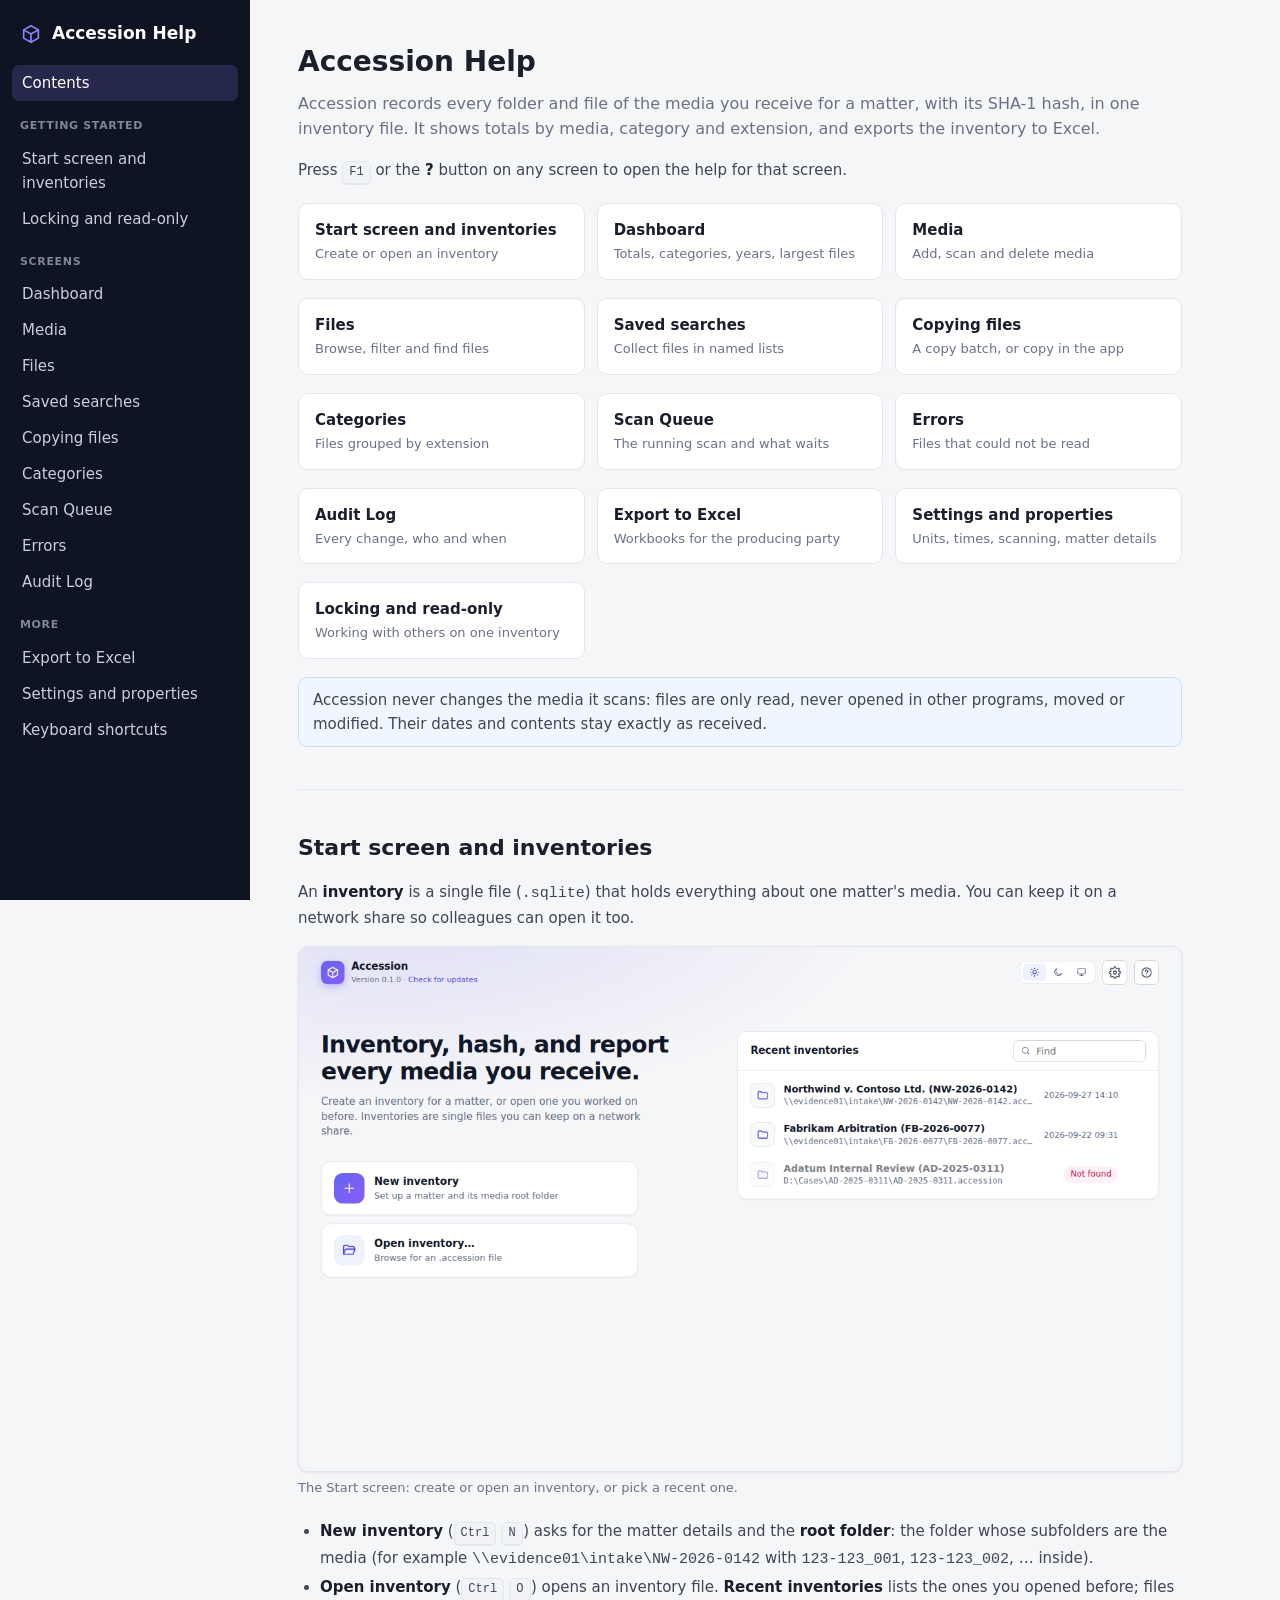
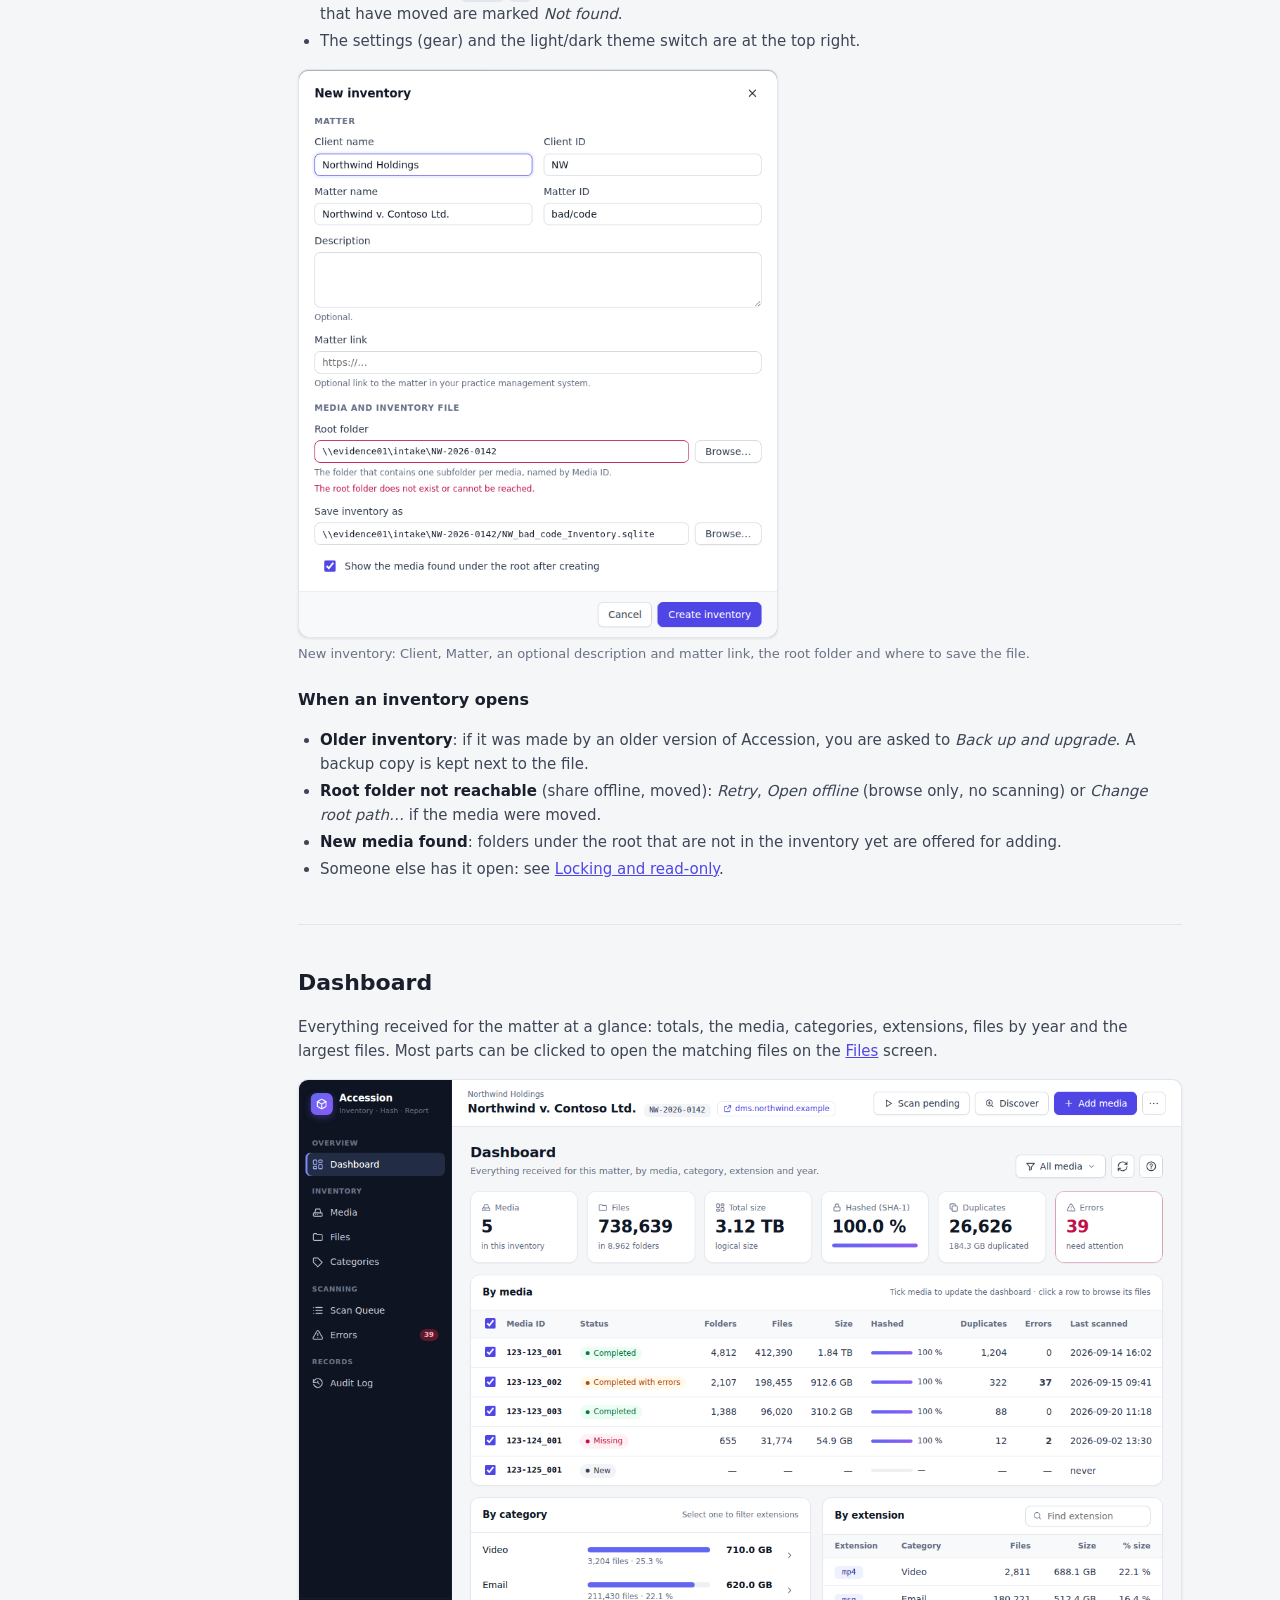
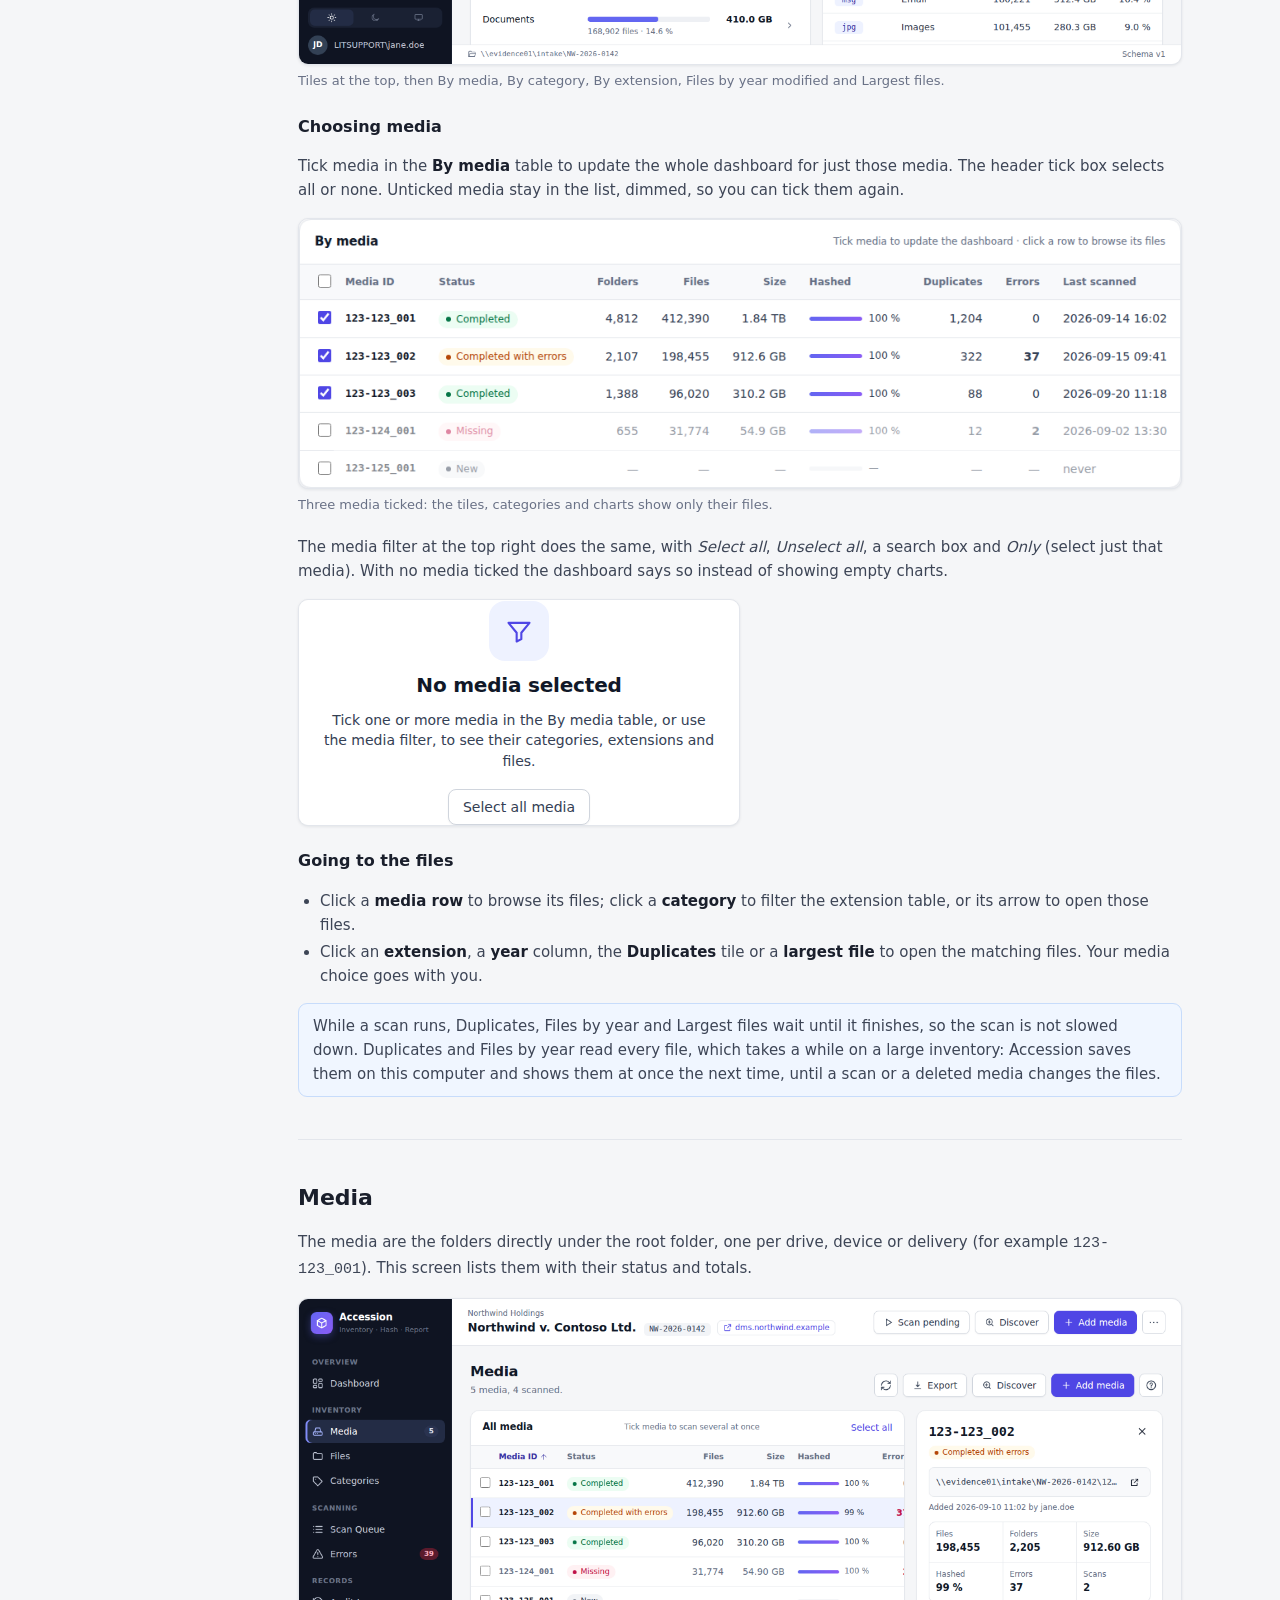
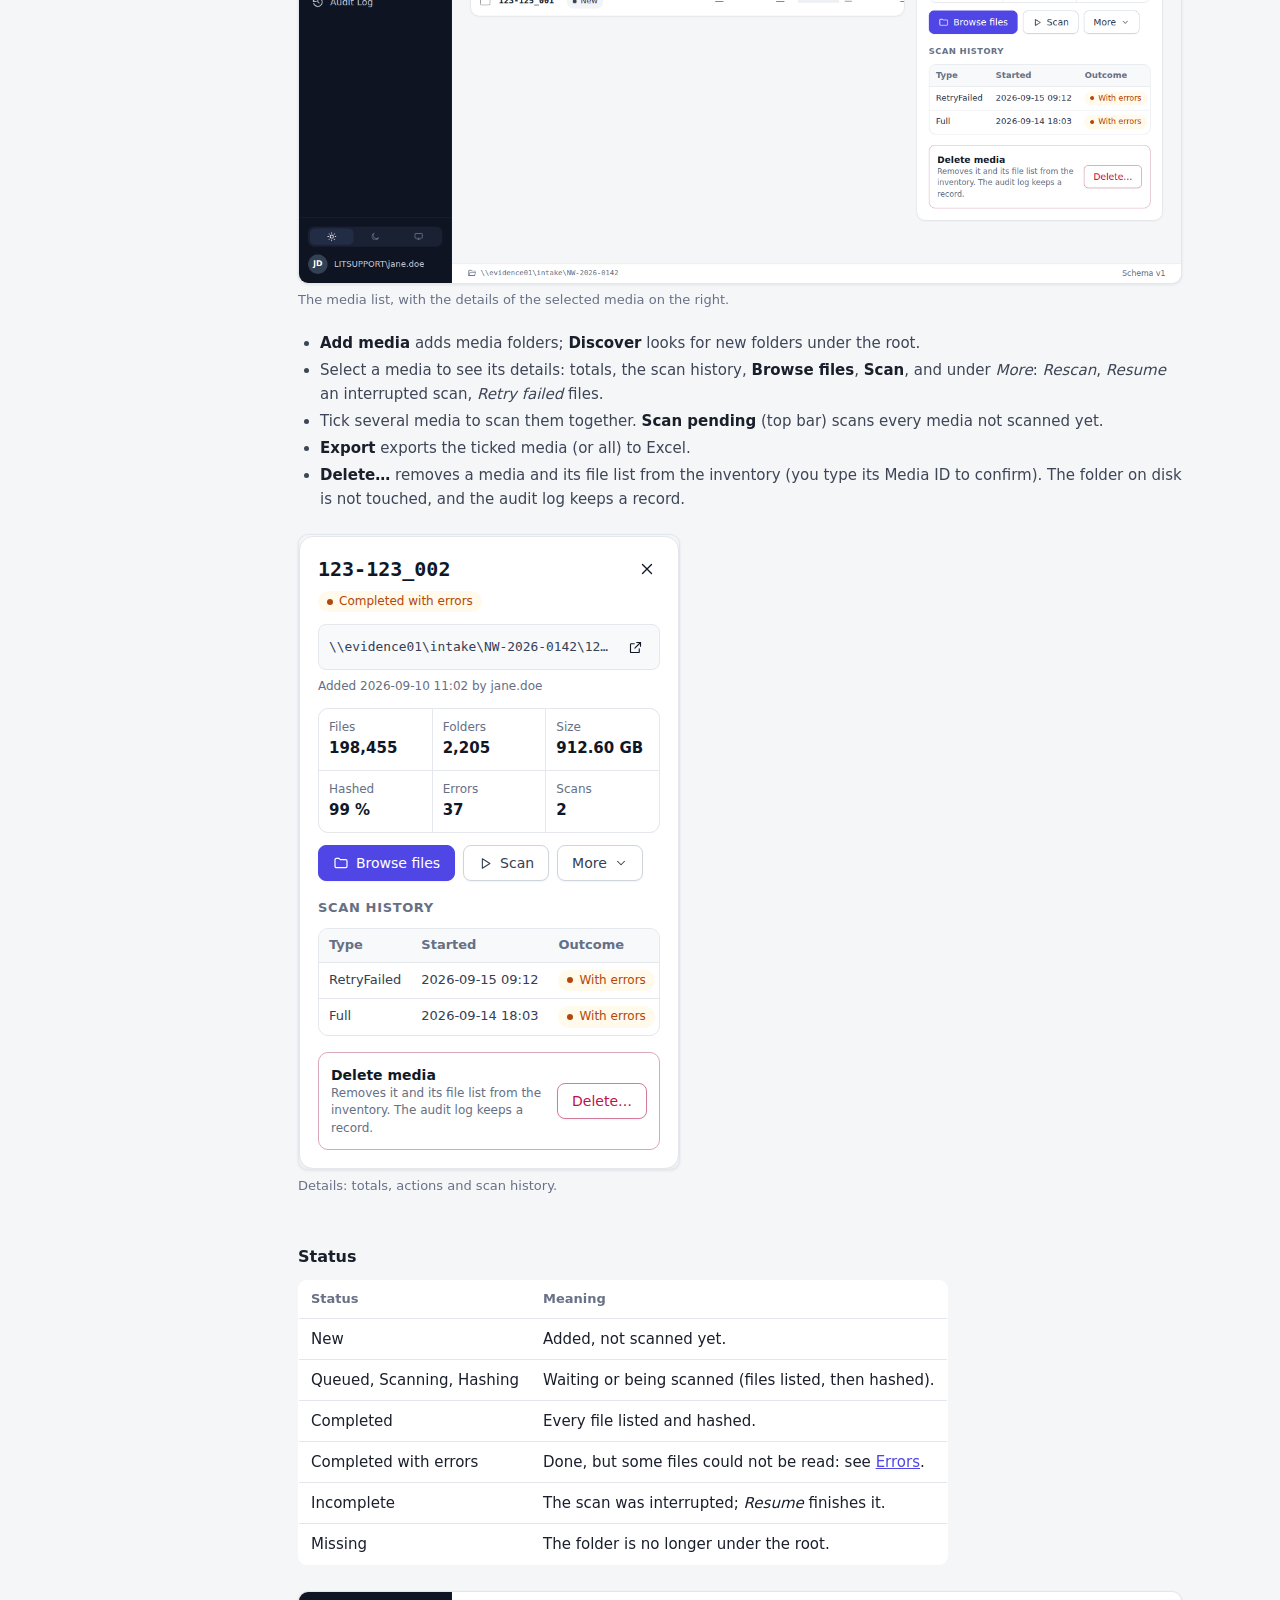
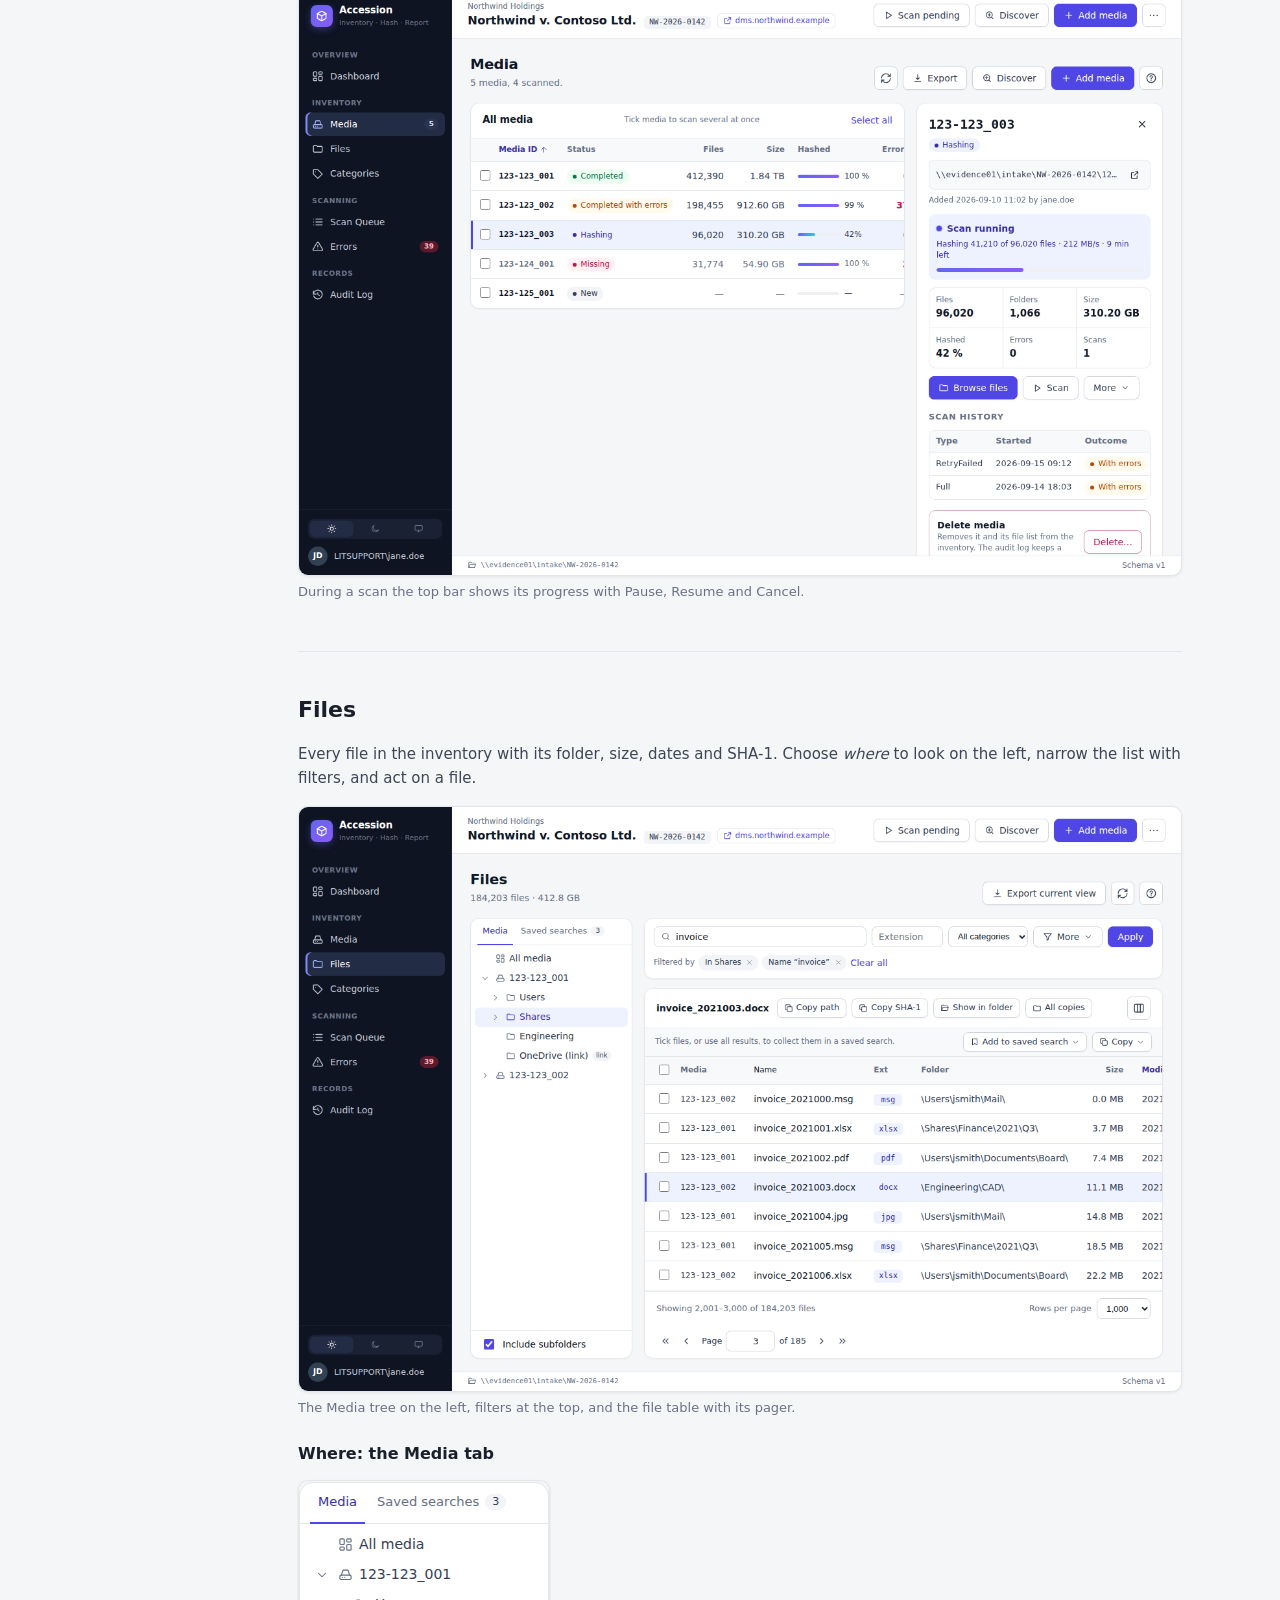
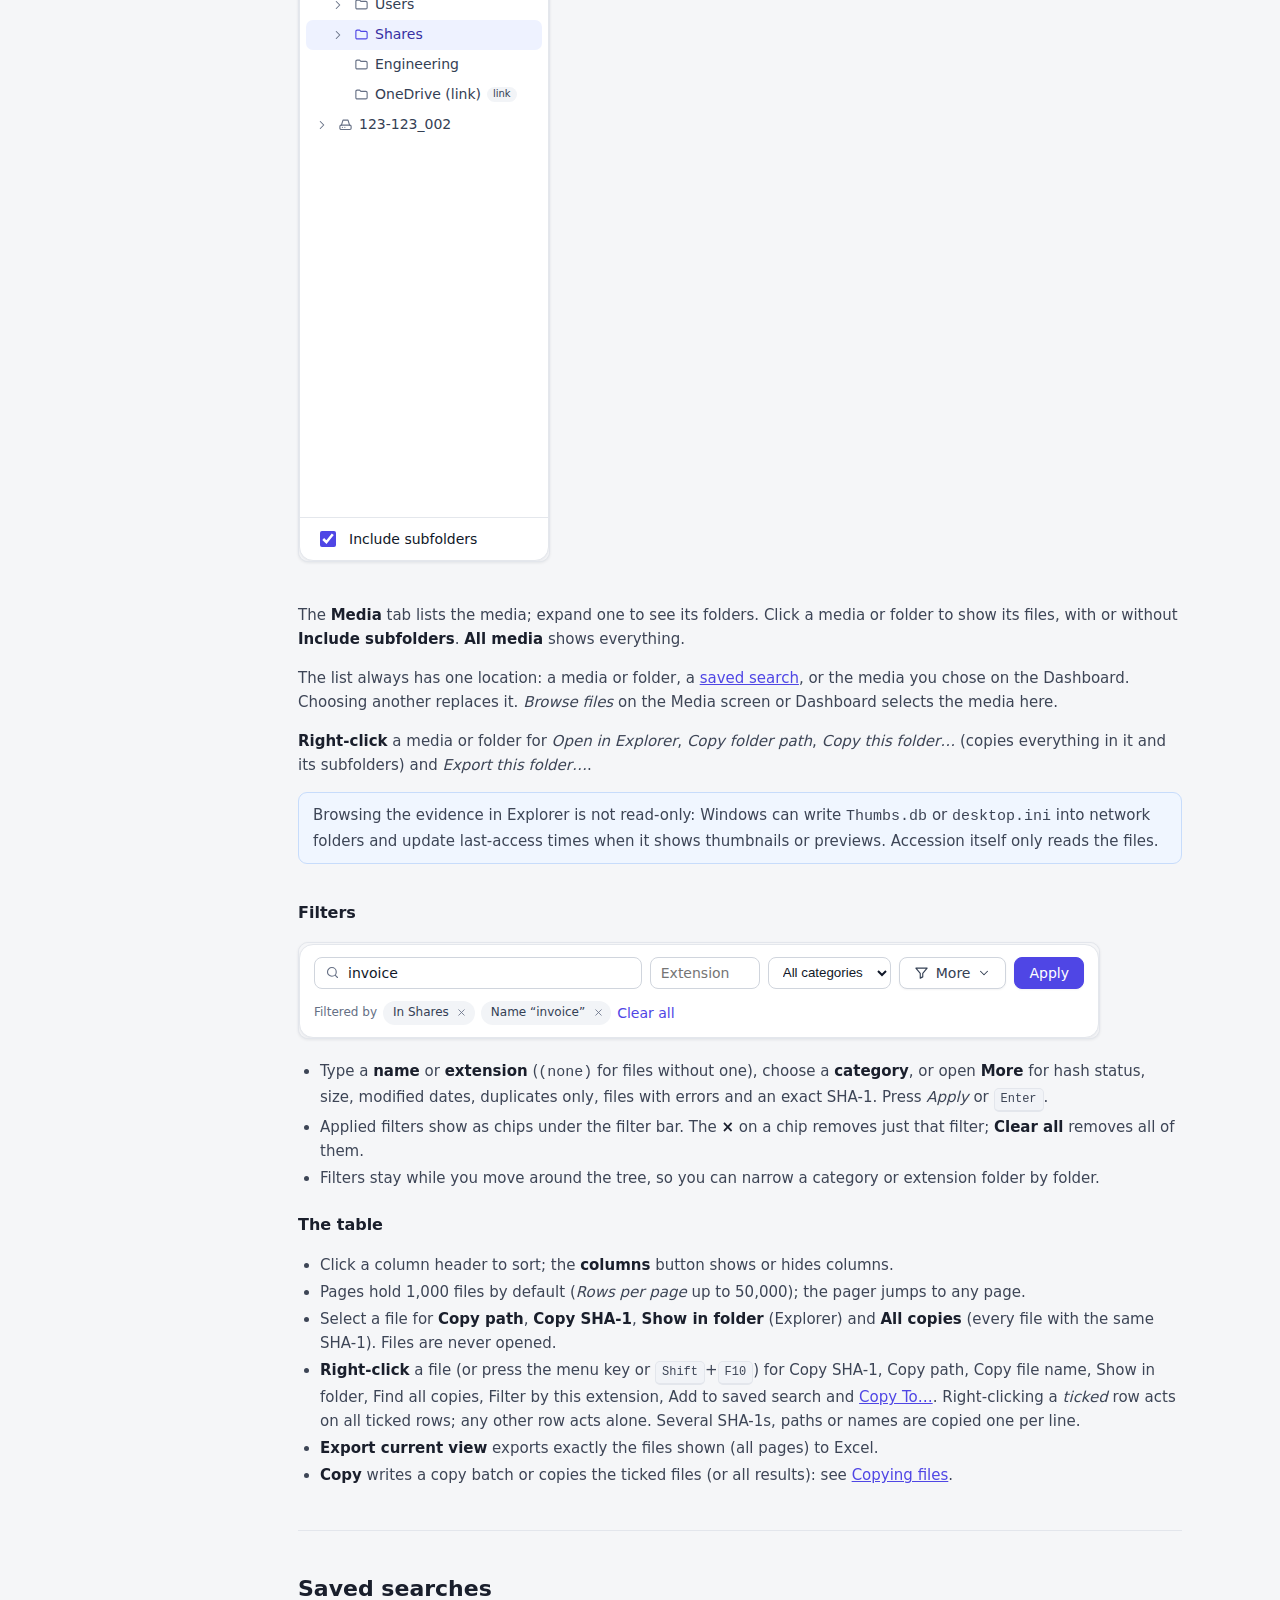
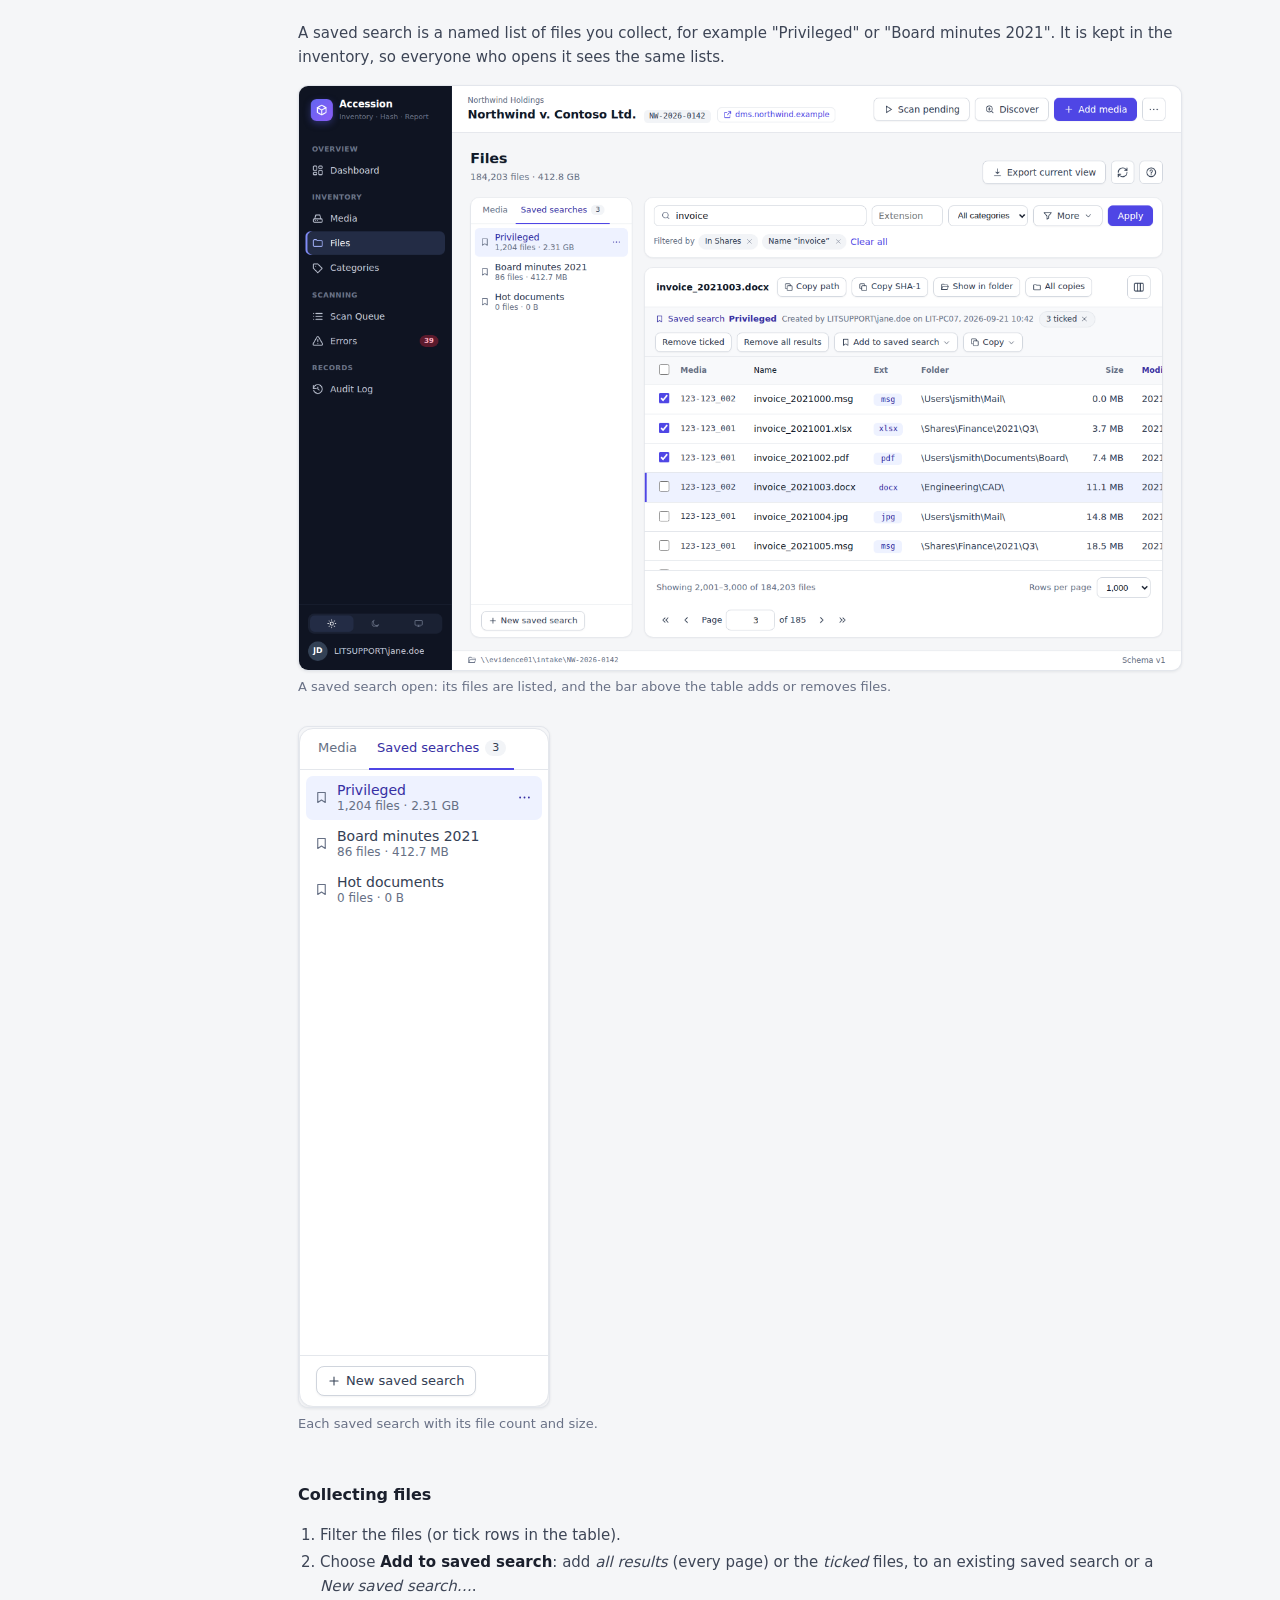
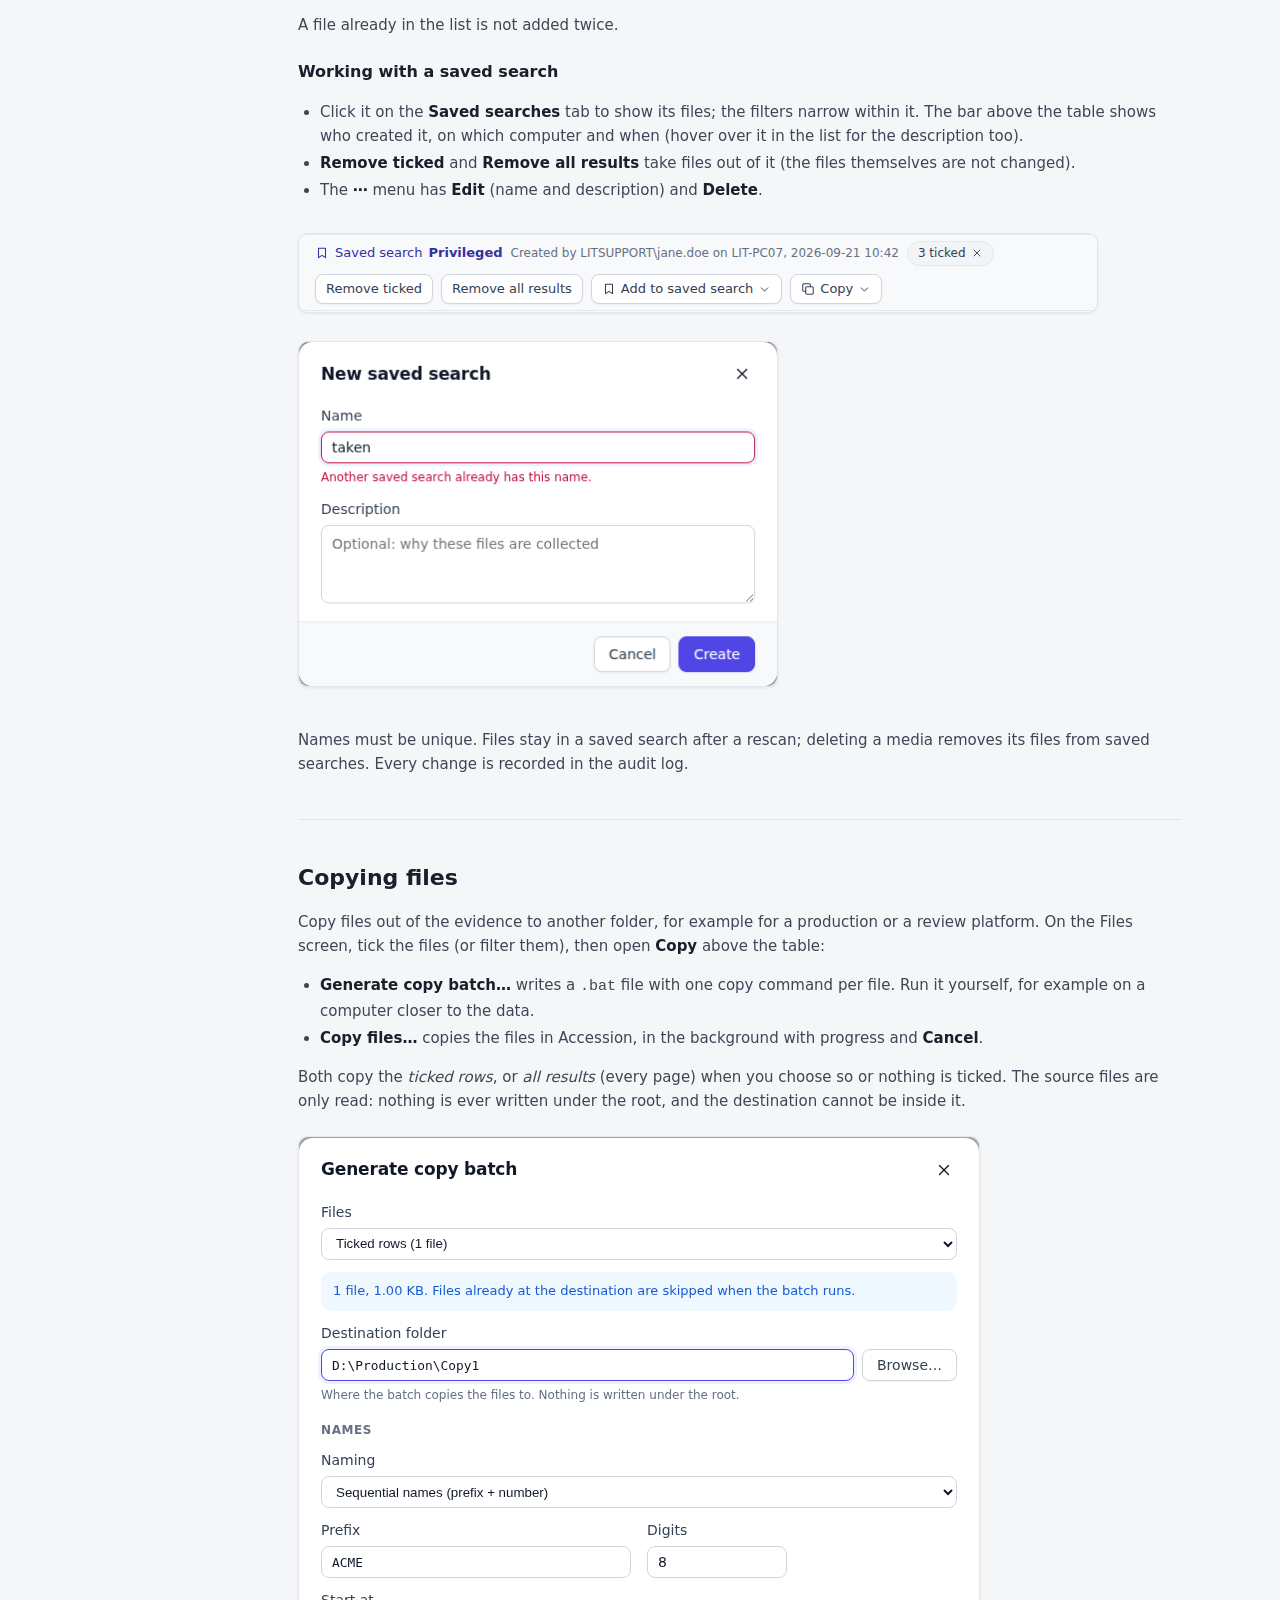
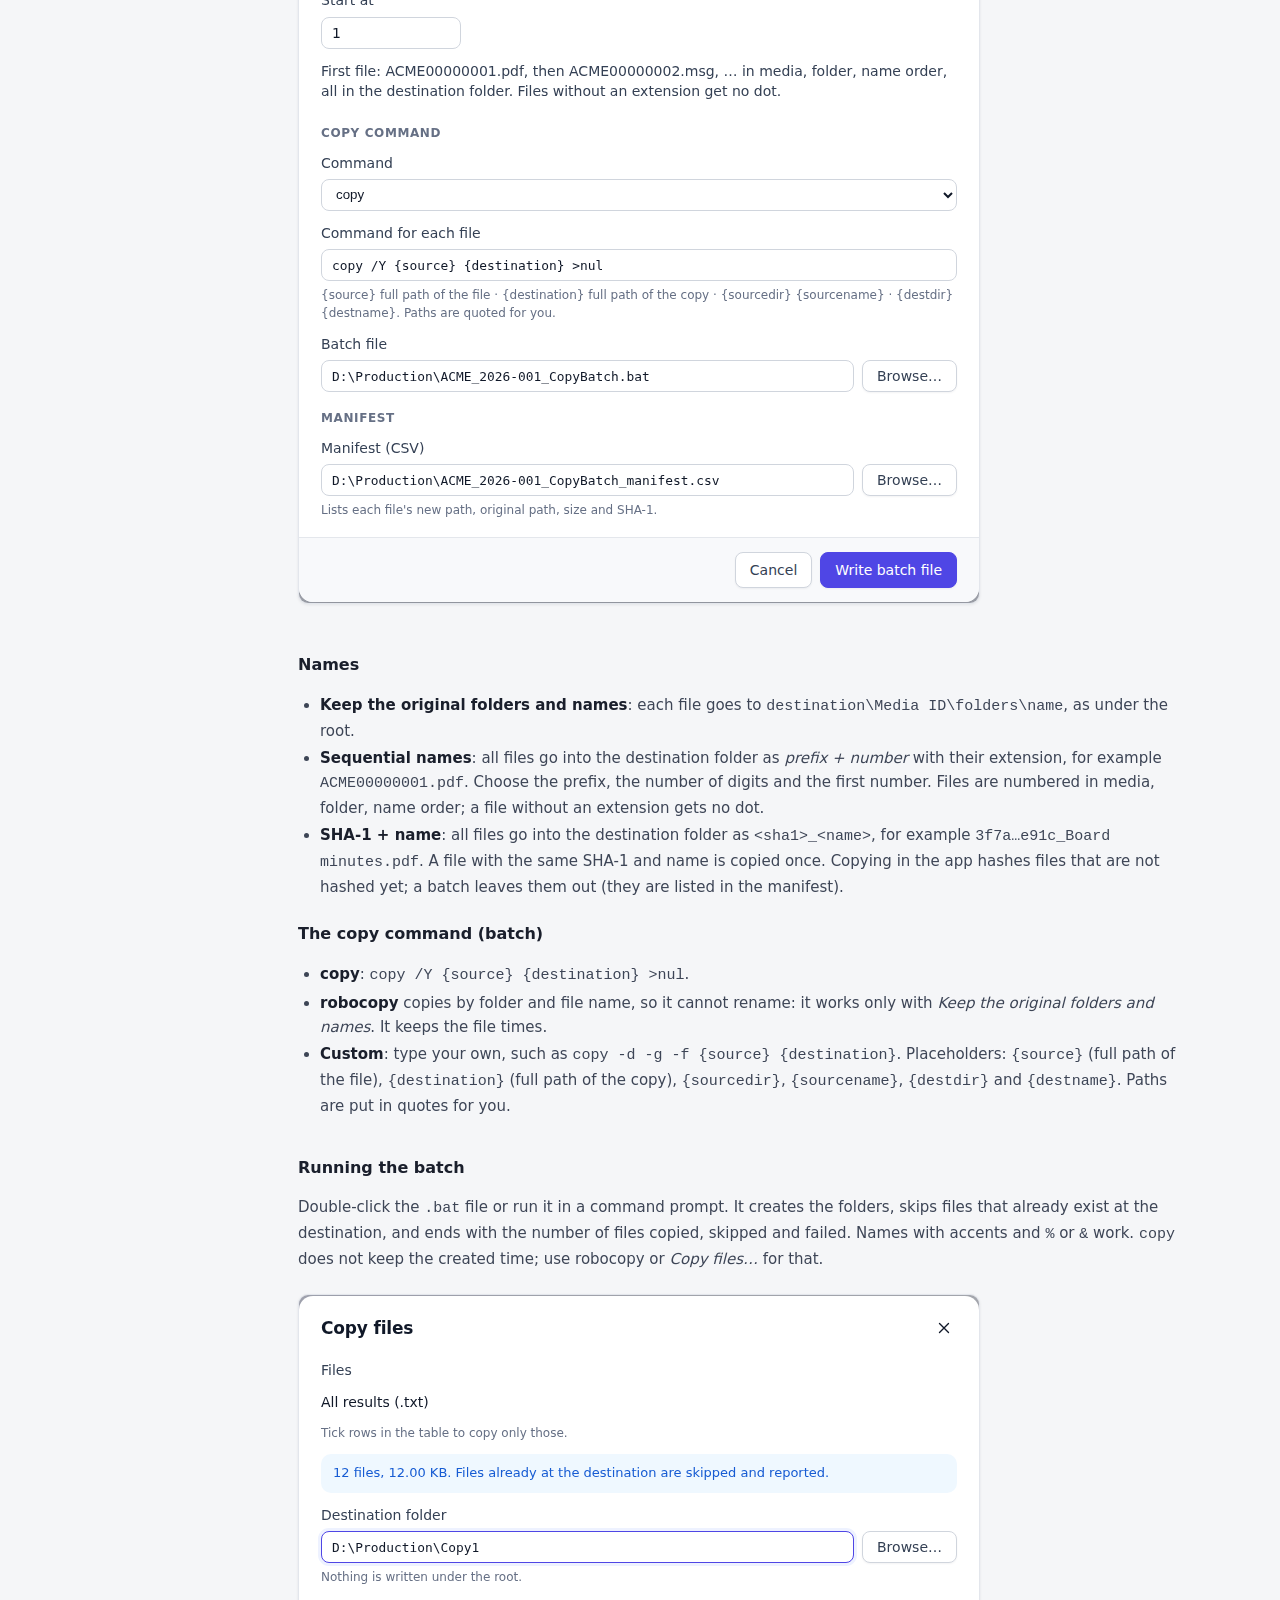
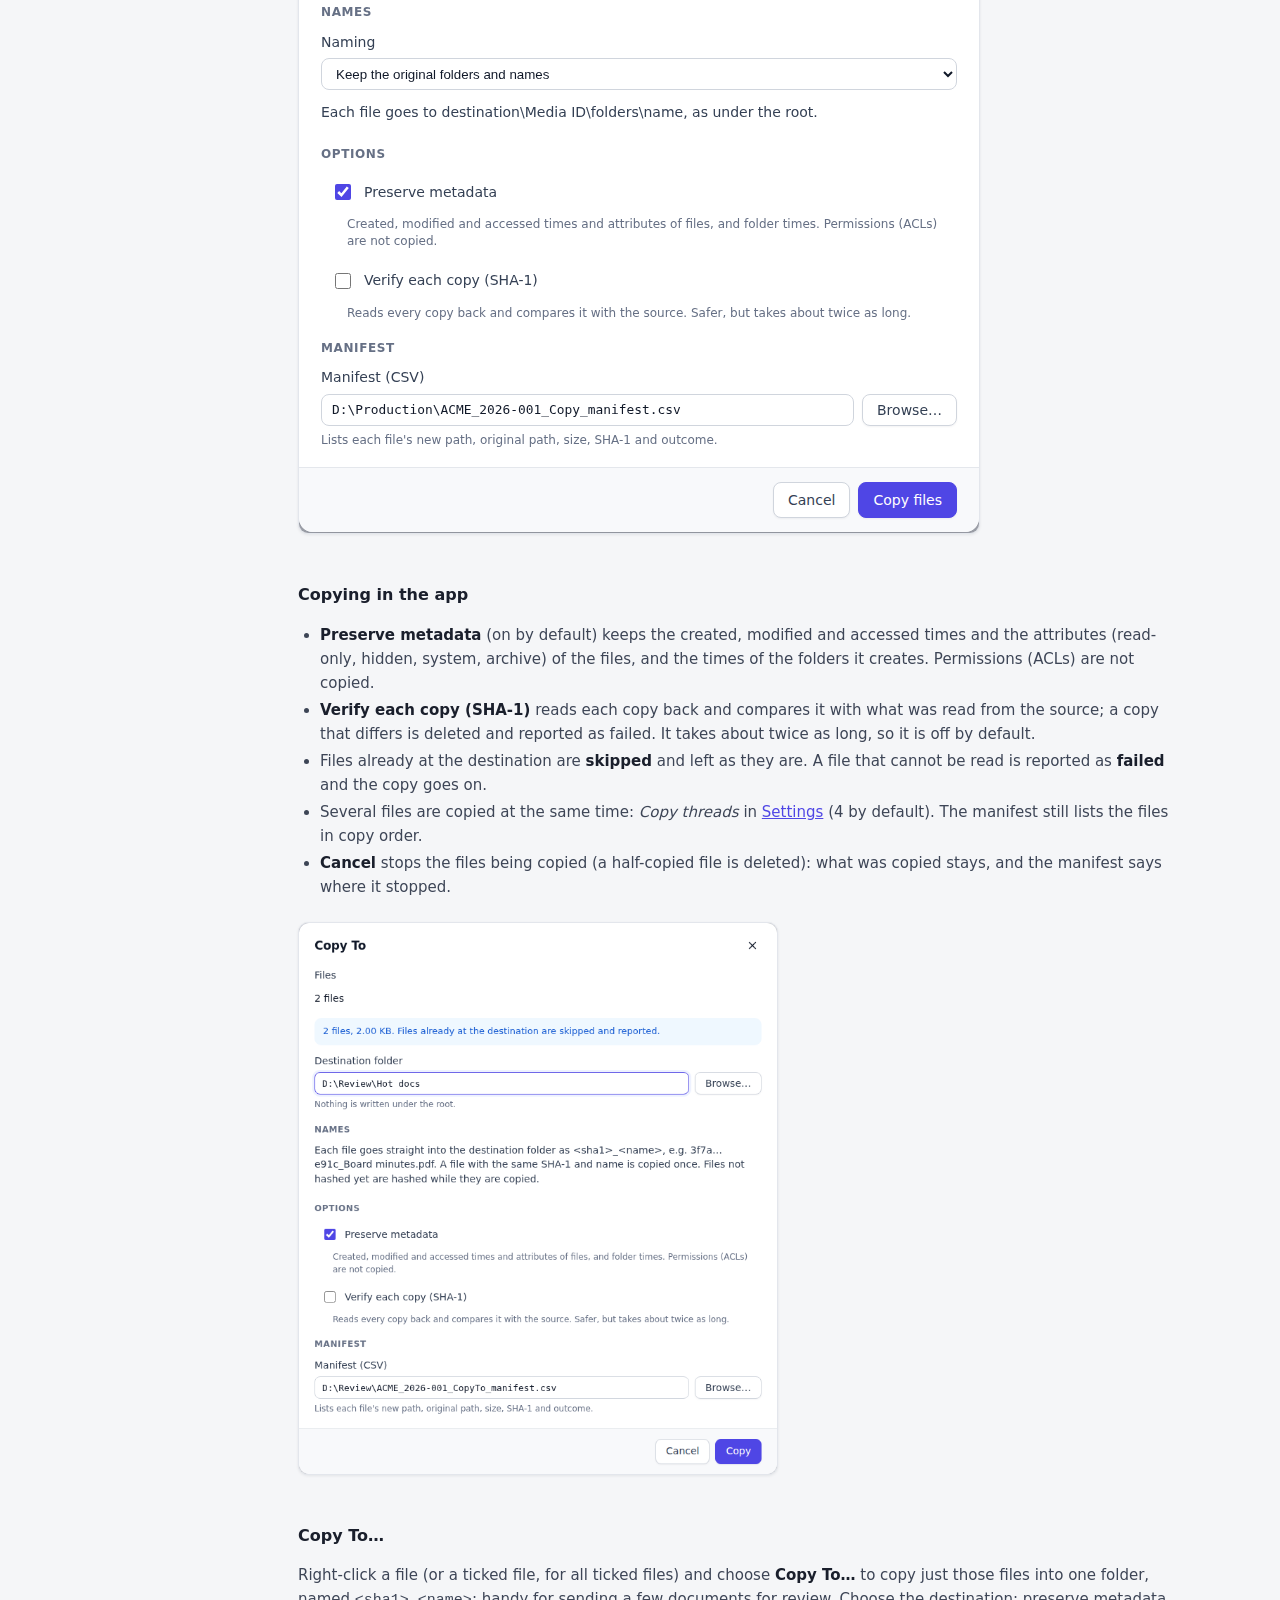
==== src/Accession.App/wwwroot/help/index.html @ a52a3a09 "Check for new versions on GitHub and tell the user A few seconds after start-up, at most once a day," ====
<!DOCTYPE html>
<html lang="en">
<head>
    <meta charset="utf-8" />
    <meta name="viewport" content="width=device-width, initial-scale=1" />
    <title>Accession Help</title>
    <link rel="stylesheet" href="help.css" />
</head>
<body>
<div class="layout">
    <nav aria-label="Help topics">
        <div class="brand">
            <svg width="22" height="22" viewBox="0 0 24 24" fill="none" stroke="#8b85ff" stroke-width="1.8" stroke-linecap="round" stroke-linejoin="round" aria-hidden="true">
                <path d="M4 7.5 12 3l8 4.5v9L12 21l-8-4.5Z" /><path d="M4 7.5 12 12l8-4.5M12 12v9" />
            </svg>
            Accession Help
        </div>
        <a href="#contents">Contents</a>
        <div class="nav-group">Getting started</div>
        <a href="#start">Start screen and inventories</a>
        <a href="#locking">Locking and read-only</a>
        <div class="nav-group">Screens</div>
        <a href="#dashboard">Dashboard</a>
        <a href="#media">Media</a>
        <a href="#files">Files</a>
        <a href="#saved-searches">Saved searches</a>
        <a href="#copy">Copying files</a>
        <a href="#categories">Categories</a>
        <a href="#queue">Scan Queue</a>
        <a href="#errors">Errors</a>
        <a href="#audit">Audit Log</a>
        <div class="nav-group">More</div>
        <a href="#export">Export to Excel</a>
        <a href="#settings">Settings and properties</a>
        <a href="#shortcuts">Keyboard shortcuts</a>
    </nav>

    <main>
        <section id="contents">
            <h1>Accession Help</h1>
            <p class="lead">Accession records every folder and file of the media you receive for a matter, with its SHA-1 hash, in one
                inventory file. It shows totals by media, category and extension, and exports the inventory to Excel.</p>
            <p>Press <kbd>F1</kbd> or the <strong>?</strong> button on any screen to open the help for that screen.</p>
            <ul class="contents">
                <li><a href="#start"><strong>Start screen and inventories</strong><span>Create or open an inventory</span></a></li>
                <li><a href="#dashboard"><strong>Dashboard</strong><span>Totals, categories, years, largest files</span></a></li>
                <li><a href="#media"><strong>Media</strong><span>Add, scan and delete media</span></a></li>
                <li><a href="#files"><strong>Files</strong><span>Browse, filter and find files</span></a></li>
                <li><a href="#saved-searches"><strong>Saved searches</strong><span>Collect files in named lists</span></a></li>
                <li><a href="#copy"><strong>Copying files</strong><span>A copy batch, or copy in the app</span></a></li>
                <li><a href="#categories"><strong>Categories</strong><span>Files grouped by extension</span></a></li>
                <li><a href="#queue"><strong>Scan Queue</strong><span>The running scan and what waits</span></a></li>
                <li><a href="#errors"><strong>Errors</strong><span>Files that could not be read</span></a></li>
                <li><a href="#audit"><strong>Audit Log</strong><span>Every change, who and when</span></a></li>
                <li><a href="#export"><strong>Export to Excel</strong><span>Workbooks for the producing party</span></a></li>
                <li><a href="#settings"><strong>Settings and properties</strong><span>Units, times, scanning, matter details</span></a></li>
                <li><a href="#locking"><strong>Locking and read-only</strong><span>Working with others on one inventory</span></a></li>
            </ul>
            <div class="note">Accession never changes the media it scans: files are only read, never opened in other programs, moved or
                modified. Their dates and contents stay exactly as received.</div>
        </section>

        <section id="start">
            <h2>Start screen and inventories</h2>
            <p>An <strong>inventory</strong> is a single file (<code>.sqlite</code>) that holds everything about one matter's media. You can
                keep it on a network share so colleagues can open it too.</p>
            <figure><img src="images/start.png" alt="The Start screen with New inventory, Open inventory and the recent inventories" />
                <figcaption>The Start screen: create or open an inventory, or pick a recent one.</figcaption></figure>
            <ul>
                <li><strong>New inventory</strong> (<kbd>Ctrl</kbd> <kbd>N</kbd>) asks for the matter details and the <strong>root folder</strong>:
                    the folder whose subfolders are the media (for example <code>\\evidence01\intake\NW-2026-0142</code> with
                    <code>123-123_001</code>, <code>123-123_002</code>, … inside).</li>
                <li><strong>Open inventory</strong> (<kbd>Ctrl</kbd> <kbd>O</kbd>) opens an inventory file. <strong>Recent inventories</strong>
                    lists the ones you opened before; files that have moved are marked <em>Not found</em>.</li>
                <li>The settings (gear) and the light/dark theme switch are at the top right.</li>
            </ul>
            <figure class="small"><img src="images/dialog-new-inventory.png" alt="New inventory dialog" />
                <figcaption>New inventory: Client, Matter, an optional description and matter link, the root folder and where to save the file.</figcaption></figure>
            <h3>When an inventory opens</h3>
            <ul>
                <li><strong>Older inventory</strong>: if it was made by an older version of Accession, you are asked to
                    <em>Back up and upgrade</em>. A backup copy is kept next to the file.</li>
                <li><strong>Root folder not reachable</strong> (share offline, moved): <em>Retry</em>, <em>Open offline</em> (browse only,
                    no scanning) or <em>Change root path…</em> if the media were moved.</li>
                <li><strong>New media found</strong>: folders under the root that are not in the inventory yet are offered for adding.</li>
                <li>Someone else has it open: see <a href="#locking">Locking and read-only</a>.</li>
            </ul>
        </section>

        <section id="dashboard">
            <h2>Dashboard</h2>
            <p>Everything received for the matter at a glance: totals, the media, categories, extensions, files by year and the largest
                files. Most parts can be clicked to open the matching files on the <a href="#files">Files</a> screen.</p>
            <figure><img src="images/dashboard.png" alt="The Dashboard" />
                <figcaption>Tiles at the top, then By media, By category, By extension, Files by year modified and Largest files.</figcaption></figure>
            <h3>Choosing media</h3>
            <p>Tick media in the <strong>By media</strong> table to update the whole dashboard for just those media. The header tick box
                selects all or none. Unticked media stay in the list, dimmed, so you can tick them again.</p>
            <figure><img src="images/dashboard-by-media.png" alt="By media table with three media ticked and two unticked" />
                <figcaption>Three media ticked: the tiles, categories and charts show only their files.</figcaption></figure>
            <p>The media filter at the top right does the same, with <em>Select all</em>, <em>Unselect all</em>, a search box and
                <em>Only</em> (select just that media). With no media ticked the dashboard says so instead of showing empty charts.</p>
            <figure class="small"><img src="images/dashboard-none-selected.png" alt="No media selected message" /></figure>
            <h3>Going to the files</h3>
            <ul>
                <li>Click a <strong>media row</strong> to browse its files; click a <strong>category</strong> to filter the extension table,
                    or its arrow to open those files.</li>
                <li>Click an <strong>extension</strong>, a <strong>year</strong> column, the <strong>Duplicates</strong> tile or a
                    <strong>largest file</strong> to open the matching files. Your media choice goes with you.</li>
            </ul>
            <div class="note">While a scan runs, Duplicates, Files by year and Largest files wait until it finishes, so the scan is not slowed down.
                Duplicates and Files by year read every file, which takes a while on a large inventory: Accession saves them on this
                computer and shows them at once the next time, until a scan or a deleted media changes the files.</div>
        </section>

        <section id="media">
            <h2>Media</h2>
            <p>The media are the folders directly under the root folder, one per drive, device or delivery (for example
                <code>123-123_001</code>). This screen lists them with their status and totals.</p>
            <figure><img src="images/media.png" alt="Media screen with the list and the details panel" />
                <figcaption>The media list, with the details of the selected media on the right.</figcaption></figure>
            <ul>
                <li><strong>Add media</strong> adds media folders; <strong>Discover</strong> looks for new folders under the root.</li>
                <li>Select a media to see its details: totals, the scan history, <strong>Browse files</strong>, <strong>Scan</strong>, and
                    under <em>More</em>: <em>Rescan</em>, <em>Resume</em> an interrupted scan, <em>Retry failed</em> files.</li>
                <li>Tick several media to scan them together. <strong>Scan pending</strong> (top bar) scans every media not scanned yet.</li>
                <li><strong>Export</strong> exports the ticked media (or all) to Excel.</li>
                <li><strong>Delete…</strong> removes a media and its file list from the inventory (you type its Media ID to confirm). The
                    folder on disk is not touched, and the audit log keeps a record.</li>
            </ul>
            <div class="row">
                <figure><img src="images/media-detail.png" alt="Media details panel" />
                    <figcaption>Details: totals, actions and scan history.</figcaption></figure>
                <div>
                    <h3>Status</h3>
                    <table>
                        <tr><th>Status</th><th>Meaning</th></tr>
                        <tr><td>New</td><td>Added, not scanned yet.</td></tr>
                        <tr><td>Queued, Scanning, Hashing</td><td>Waiting or being scanned (files listed, then hashed).</td></tr>
                        <tr><td>Completed</td><td>Every file listed and hashed.</td></tr>
                        <tr><td>Completed with errors</td><td>Done, but some files could not be read: see <a href="#errors">Errors</a>.</td></tr>
                        <tr><td>Incomplete</td><td>The scan was interrupted; <em>Resume</em> finishes it.</td></tr>
                        <tr><td>Missing</td><td>The folder is no longer under the root.</td></tr>
                    </table>
                </div>
            </div>
            <figure><img src="images/media-scanning.png" alt="Media screen while a scan runs" />
                <figcaption>During a scan the top bar shows its progress with Pause, Resume and Cancel.</figcaption></figure>
        </section>

        <section id="files">
            <h2>Files</h2>
            <p>Every file in the inventory with its folder, size, dates and SHA-1. Choose <em>where</em> to look on the left, narrow the list
                with filters, and act on a file.</p>
            <figure><img src="images/files.png" alt="Files screen" />
                <figcaption>The Media tree on the left, filters at the top, and the file table with its pager.</figcaption></figure>
            <h3>Where: the Media tab</h3>
            <div class="row">
                <figure><img src="images/files-tree.png" alt="Media tree" /></figure>
                <div>
                    <p>The <strong>Media</strong> tab lists the media; expand one to see its folders. Click a media or folder to show its
                        files, with or without <strong>Include subfolders</strong>. <strong>All media</strong> shows everything.</p>
                    <p>The list always has one location: a media or folder, a <a href="#saved-searches">saved search</a>, or the media you
                        chose on the Dashboard. Choosing another replaces it. <em>Browse files</em> on the Media screen or Dashboard selects
                        the media here.</p>
                    <p><strong>Right-click</strong> a media or folder for <em>Open in Explorer</em>, <em>Copy folder path</em>,
                        <em>Copy this folder…</em> (copies everything in it and its subfolders) and <em>Export this folder…</em>.</p>
                    <p class="note">Browsing the evidence in Explorer is not read-only: Windows can write <code>Thumbs.db</code> or
                        <code>desktop.ini</code> into network folders and update last-access times when it shows thumbnails or
                        previews. Accession itself only reads the files.</p>
                </div>
            </div>
            <h3>Filters</h3>
            <figure><img src="images/files-filters.png" alt="Filter bar with chips" /></figure>
            <ul>
                <li>Type a <strong>name</strong> or <strong>extension</strong> (<code>(none)</code> for files without one), choose a
                    <strong>category</strong>, or open <strong>More</strong> for hash status, size, modified dates, duplicates only, files
                    with errors and an exact SHA-1. Press <em>Apply</em> or <kbd>Enter</kbd>.</li>
                <li>Applied filters show as chips under the filter bar. The <strong>×</strong> on a chip removes just that filter;
                    <strong>Clear all</strong> removes all of them.</li>
                <li>Filters stay while you move around the tree, so you can narrow a category or extension folder by folder.</li>
            </ul>
            <h3>The table</h3>
            <ul>
                <li>Click a column header to sort; the <strong>columns</strong> button shows or hides columns.</li>
                <li>Pages hold 1,000 files by default (<em>Rows per page</em> up to 50,000); the pager jumps to any page.</li>
                <li>Select a file for <strong>Copy path</strong>, <strong>Copy SHA-1</strong>, <strong>Show in folder</strong> (Explorer) and
                    <strong>All copies</strong> (every file with the same SHA-1). Files are never opened.</li>
                <li><strong>Right-click</strong> a file (or press the menu key or <kbd>Shift</kbd>+<kbd>F10</kbd>) for Copy SHA-1, Copy path,
                    Copy file name, Show in folder, Find all copies, Filter by this extension, Add to saved search and
                    <a href="#copy">Copy To…</a>. Right-clicking a <em>ticked</em> row acts on all ticked rows; any other row acts alone.
                    Several SHA-1s, paths or names are copied one per line.</li>
                <li><strong>Export current view</strong> exports exactly the files shown (all pages) to Excel.</li>
                <li><strong>Copy</strong> writes a copy batch or copies the ticked files (or all results): see <a href="#copy">Copying files</a>.</li>
            </ul>
        </section>

        <section id="saved-searches">
            <h2>Saved searches</h2>
            <p>A saved search is a named list of files you collect, for example "Privileged" or "Board minutes 2021". It is kept in the
                inventory, so everyone who opens it sees the same lists.</p>
            <figure><img src="images/files-saved-searches.png" alt="Files screen with the Saved searches tab" />
                <figcaption>A saved search open: its files are listed, and the bar above the table adds or removes files.</figcaption></figure>
            <div class="row">
                <figure><img src="images/saved-search-list.png" alt="Saved searches list" />
                    <figcaption>Each saved search with its file count and size.</figcaption></figure>
                <div>
                    <h3>Collecting files</h3>
                    <ol>
                        <li>Filter the files (or tick rows in the table).</li>
                        <li>Choose <strong>Add to saved search</strong>: add <em>all results</em> (every page) or the <em>ticked</em> files, to
                            an existing saved search or a <em>New saved search…</em>.</li>
                    </ol>
                    <p>A file already in the list is not added twice.</p>
                    <h3>Working with a saved search</h3>
                    <ul>
                        <li>Click it on the <strong>Saved searches</strong> tab to show its files; the filters narrow within it. The bar above
                            the table shows who created it, on which computer and when (hover over it in the list for the description too).</li>
                        <li><strong>Remove ticked</strong> and <strong>Remove all results</strong> take files out of it (the files themselves
                            are not changed).</li>
                        <li>The <strong>⋯</strong> menu has <strong>Edit</strong> (name and description) and <strong>Delete</strong>.</li>
                    </ul>
                </div>
            </div>
            <figure><img src="images/saved-search-bar.png" alt="Saved search bar with ticked files and actions" /></figure>
            <div class="row">
                <figure class="small"><img src="images/dialog-saved-search.png" alt="New saved search dialog" /></figure>
                <p>Names must be unique. Files stay in a saved search after a rescan; deleting a media removes its files from saved searches.
                    Every change is recorded in the audit log.</p>
            </div>
        </section>

        <section id="copy">
            <h2>Copying files</h2>
            <p>Copy files out of the evidence to another folder, for example for a production or a review platform. On the Files screen,
                tick the files (or filter them), then open <strong>Copy</strong> above the table:</p>
            <ul>
                <li><strong>Generate copy batch…</strong> writes a <code>.bat</code> file with one copy command per file. Run it yourself,
                    for example on a computer closer to the data.</li>
                <li><strong>Copy files…</strong> copies the files in Accession, in the background with progress and <strong>Cancel</strong>.</li>
            </ul>
            <p>Both copy the <em>ticked rows</em>, or <em>all results</em> (every page) when you choose so or nothing is ticked. The source
                files are only read: nothing is ever written under the root, and the destination cannot be inside it.</p>
            <div class="row">
                <figure><img src="images/dialog-copy-batch.png" alt="Generate copy batch dialog" /></figure>
                <div>
                    <h3>Names</h3>
                    <ul>
                        <li><strong>Keep the original folders and names</strong>: each file goes to
                            <code>destination\Media ID\folders\name</code>, as under the root.</li>
                        <li><strong>Sequential names</strong>: all files go into the destination folder as <em>prefix + number</em> with
                            their extension, for example <code>ACME00000001.pdf</code>. Choose the prefix, the number of digits and the
                            first number. Files are numbered in media, folder, name order; a file without an extension gets no dot.</li>
                        <li><strong>SHA-1 + name</strong>: all files go into the destination folder as <code>&lt;sha1&gt;_&lt;name&gt;</code>,
                            for example <code>3f7a…e91c_Board minutes.pdf</code>. A file with the same SHA-1 and name is copied once.
                            Copying in the app hashes files that are not hashed yet; a batch leaves them out (they are listed in the
                            manifest).</li>
                    </ul>
                    <h3>The copy command (batch)</h3>
                    <ul>
                        <li><strong>copy</strong>: <code>copy /Y {source} {destination} &gt;nul</code>.</li>
                        <li><strong>robocopy</strong> copies by folder and file name, so it cannot rename: it works only with
                            <em>Keep the original folders and names</em>. It keeps the file times.</li>
                        <li><strong>Custom</strong>: type your own, such as <code>copy -d -g -f {source} {destination}</code>. Placeholders:
                            <code>{source}</code> (full path of the file), <code>{destination}</code> (full path of the copy),
                            <code>{sourcedir}</code>, <code>{sourcename}</code>, <code>{destdir}</code> and <code>{destname}</code>.
                            Paths are put in quotes for you.</li>
                    </ul>
                </div>
            </div>
            <h3>Running the batch</h3>
            <p>Double-click the <code>.bat</code> file or run it in a command prompt. It creates the folders, skips files that already
                exist at the destination, and ends with the number of files copied, skipped and failed. Names with accents and
                <code>%</code> or <code>&amp;</code> work. <code>copy</code> does not keep the created time; use robocopy or
                <em>Copy files…</em> for that.</p>
            <div class="row">
                <figure><img src="images/dialog-copy-files.png" alt="Copy files dialog" /></figure>
                <div>
                    <h3>Copying in the app</h3>
                    <ul>
                        <li><strong>Preserve metadata</strong> (on by default) keeps the created, modified and accessed times and the
                            attributes (read-only, hidden, system, archive) of the files, and the times of the folders it creates.
                            Permissions (ACLs) are not copied.</li>
                        <li><strong>Verify each copy (SHA-1)</strong> reads each copy back and compares it with what was read from the
                            source; a copy that differs is deleted and reported as failed. It takes about twice as long, so it is off by
                            default.</li>
                        <li>Files already at the destination are <strong>skipped</strong> and left as they are. A file that cannot be read
                            is reported as <strong>failed</strong> and the copy goes on.</li>
                        <li>Several files are copied at the same time: <em>Copy threads</em> in <a href="#settings">Settings</a>
                            (4 by default). The manifest still lists the files in copy order.</li>
                        <li><strong>Cancel</strong> stops the files being copied (a half-copied file is deleted): what was copied stays,
                            and the manifest says where it stopped.</li>
                    </ul>
                </div>
            </div>
            <div class="row">
                <figure class="small"><img src="images/dialog-copy-to.png" alt="Copy To dialog" /></figure>
                <div>
                    <h3>Copy To…</h3>
                    <p>Right-click a file (or a ticked file, for all ticked files) and choose <strong>Copy To…</strong> to copy just those
                        files into one folder, named <code>&lt;sha1&gt;_&lt;name&gt;</code>: handy for sending a few documents for
                        review. Choose the destination; preserve metadata, verify and the manifest work as in <em>Copy files…</em>.
                        Files not hashed yet are hashed while they are copied, and a file that changed since the scan is named by its
                        current content (the manifest says so).</p>
                </div>
            </div>
            <h3>The manifest</h3>
            <p>Both write a CSV manifest (it opens in Excel) with one row per file in copy order: number, new path, original path,
                Media ID, size in bytes, modified time (UTC), the SHA-1 from the inventory, and the outcome (<em>In batch</em>,
                <em>Copied</em>, <em>Verified</em>, <em>Skipped</em>, <em>Failed</em> or <em>Not in batch</em>, with the reason). When a verified file's SHA-1 no
                longer matches the inventory, the manifest says the file changed after the scan. Every batch and copy is recorded in the
                audit log.</p>
        </section>

        <section id="categories">
            <h2>Categories</h2>
            <p>Files are grouped by extension into fixed categories (Email, Documents, Spreadsheets, Images, …). Select a category to see its
                extensions with their file counts and sizes; open files from here on the <a href="#files">Files</a> screen.</p>
            <figure><img src="images/categories.png" alt="Categories screen" /></figure>
        </section>

        <section id="queue">
            <h2>Scan Queue</h2>
            <p>One media is scanned at a time; the others wait in order. The screen shows the running scan (what it is doing, files and speed)
                and the media waiting.</p>
            <figure><img src="images/scan-queue.png" alt="Scan Queue screen" /></figure>
            <ul>
                <li><strong>Pause</strong>, <strong>Resume</strong> and <strong>Cancel</strong> control the running scan. A cancelled or
                    interrupted scan can be finished later with <em>Resume</em> on the Media screen.</li>
                <li>Use <em>Move up</em>, <em>Move down</em> and <em>Remove from queue</em> on waiting media.</li>
                <li><strong>Now</strong> shows the file that has been hashing longest. A large file (virtual disks, backups, mailbox
                    archives) shows its own progress, e.g. <em>38 % of 12.4 GB</em>: hashing a very large file can take a long time,
                    and the media waiting start when it is done.</li>
                <li>Closing Accession during a scan asks first; the scan can be resumed the next time.</li>
            </ul>
        </section>

        <section id="errors">
            <h2>Errors</h2>
            <p>Files and folders that could not be read or hashed (locked, access denied, changed while being scanned, …). They are listed so you can report
                them to the sender, and they are included in the Excel export.</p>
            <figure><img src="images/errors.png" alt="Errors screen" /></figure>
            <ul>
                <li>Filter by <strong>media</strong> and <strong>error type</strong>. <strong>Show info entries</strong> adds notes such as
                    skipped links (these are not errors).</li>
                <li>Select an entry for <strong>Copy path</strong> or <strong>Show in folder</strong>.</li>
                <li><strong>Retry failed</strong> hashes the failed files of the chosen media again, for example after a locked file was closed.</li>
            </ul>
        </section>

        <section id="audit">
            <h2>Audit Log</h2>
            <p>Every change to the inventory, who made it, on which computer and when: created, opened, media added or deleted, scans,
                exports, saved searches and more. Entries can never be edited or deleted.</p>
            <figure><img src="images/audit.png" alt="Audit Log screen" /></figure>
            <ul>
                <li>Filter by action, user, media and date range; <strong>Clear</strong> resets the filters.</li>
                <li>Select an entry to see its details.</li>
                <li><strong>Export</strong> saves the entries matching the filters to an Excel workbook.</li>
            </ul>
        </section>

        <section id="export">
            <h2>Export to Excel</h2>
            <p>Export the inventory to an Excel workbook to send to the producing party. Start it from <strong>Export to Excel…</strong> in the
                <strong>⋯</strong> menu, <strong>Export</strong> on the Media screen (ticked media) or <strong>Export current view</strong> on
                the Files screen.</p>
            <div class="row">
                <figure><img src="images/dialog-export.png" alt="Export to Excel dialog" /></figure>
                <div>
                    <ul>
                        <li><strong>Scope</strong>: all media, selected media, or the current Files view (exactly the files it shows).</li>
                        <li><strong>Sheets</strong>: Summary, Media, Categories, Extensions, Files and Errors; untick the ones you do not need.</li>
                        <li><strong>One workbook per media</strong> writes a workbook for each media, named with its Media ID.</li>
                        <li><strong>Estimated rows</strong> shows how big the export will be and how many Files sheets it needs.</li>
                    </ul>
                    <h3>In the workbook</h3>
                    <ul>
                        <li>Sizes are in two columns: <strong>Size (bytes)</strong> and <strong>Size (MB)</strong> (numbers, so Excel can sort
                            and add them; MiB with binary units in Settings).</li>
                        <li>Dates are in UTC. Each sheet has a frozen, filtered header row.</li>
                        <li>Excel holds about a million rows per sheet: larger file lists continue on <em>Files (1)</em>, <em>Files (2)</em>, …</li>
                    </ul>
                </div>
            </div>
            <p>The export runs in the background with its progress and a <strong>Cancel</strong> button; a cancelled export leaves no file
                behind. When it finishes you can open the folder. Every export is recorded in the audit log.</p>
        </section>

        <section id="settings">
            <h2>Settings and properties</h2>
            <div class="row">
                <figure><img src="images/dialog-settings.png" alt="Settings dialog" /></figure>
                <div>
                    <h3>Settings</h3>
                    <p>Open Settings with the gear on the Start screen, <strong>Settings</strong> in the <strong>⋯</strong> menu or
                        <kbd>Ctrl</kbd> <kbd>,</kbd>. They apply to you on this computer.</p>
                    <ul>
                        <li><strong>Display</strong>: sizes in decimal (KB, MB, GB) or binary (KiB, MiB, GiB) units; times in local or UTC.</li>
                        <li><strong>Scanning</strong>: threads for listing and hashing, and the database batch size. The defaults suit most shares.</li>
                        <li><strong>Export</strong>: the default export folder and whether to write one workbook per media.</li>
                        <li><strong>Updates</strong>: <em>Check for new versions</em> (on by default) – see below.</li>
                        <li><strong>Copying</strong>: how many files <a href="#copy">Copy files</a> and Copy To copy at the same time (4 by
                            default, up to 16). More threads help with many small files or a network destination; for large files the
                            disks are the limit.</li>
                    </ul>
                    <h3>New versions</h3>
                    <p>A few seconds after start-up, at most once a day, Accession asks GitHub for its latest release. When there is a
                        newer one, a bar says so on the Start screen and on the inventory screens: <em>What's new</em> shows the release
                        notes, <em>Download</em> opens the release page, <em>Skip this version</em> stops announcing it (a later version
                        is announced), and <strong>×</strong> hides it until the next start. <em>Check for updates…</em> in the
                        <strong>⋯</strong> menu (or under the version on the Start screen) asks at once. Only the request is sent,
                        nothing about you or your inventories; turn the check off in Settings on computers without internet.</p>
                    <figure><img src="images/update-banner.png" alt="New version bar" /></figure>
                    <h3>Inventory properties</h3>
                    <p><strong>Inventory properties</strong> in the <strong>⋯</strong> menu edits the matter details (client, matter, IDs,
                        description, matter link) and shows the inventory's facts. <strong>Change root path</strong> points the inventory at
                        media that were moved, without scanning again.</p>
                </div>
            </div>
            <h3>The top bar</h3>
            <figure><img src="images/topbar-matter-link.png" alt="Top bar with the matter link" />
                <figcaption>The matter name, its ID and the matter link (click to open it in your browser).</figcaption></figure>
            <p>The theme switch at the bottom of the side navigation chooses light, dark or the Windows setting.</p>
            <figure><img src="images/dashboard-dark.png" alt="Dashboard in the dark theme" /><figcaption>The dark theme.</figcaption></figure>
        </section>

        <section id="locking">
            <h2>Locking and read-only</h2>
            <p>Only one person at a time can change an inventory. When you open it, you hold its lock; others can still open it
                <strong>read-only</strong> to browse and export.</p>
            <ul>
                <li>If someone else has it open, you see who and on which computer, and can <em>Open read-only</em>. When their session is no
                    longer active (for example their computer went to sleep), you can also <em>Take over lock</em>.</li>
                <li>If Accession was not closed properly on your computer, it simply opens normally and says the last session was not closed.</li>
                <li>A read-only inventory shows an amber chip in the top bar with who has it open; hover over it for how to edit.</li>
            </ul>
            <figure><img src="images/topbar-read-only.png" alt="Top bar with the read-only chip" />
                <figcaption>Read-only: the chip names the person and computer holding the inventory.</figcaption></figure>
        </section>

        <section id="shortcuts">
            <h2>Keyboard shortcuts</h2>
            <table>
                <tr><th>Keys</th><th>Action</th></tr>
                <tr><td><kbd>F1</kbd></td><td>Help for the screen shown</td></tr>
                <tr><td><kbd>Ctrl</kbd> <kbd>N</kbd></td><td>New inventory</td></tr>
                <tr><td><kbd>Ctrl</kbd> <kbd>O</kbd></td><td>Open inventory</td></tr>
                <tr><td><kbd>Ctrl</kbd> <kbd>,</kbd></td><td>Settings</td></tr>
                <tr><td><kbd>F5</kbd></td><td>Refresh the screen</td></tr>
                <tr><td><kbd>Ctrl</kbd> <kbd>F</kbd></td><td>Find (the screen's search box)</td></tr>
                <tr><td><kbd>Alt</kbd> <kbd>1</kbd> … <kbd>7</kbd></td><td>Go to a screen in the side navigation</td></tr>
                <tr><td><kbd>↑</kbd> <kbd>↓</kbd></td><td>Move through table rows</td></tr>
                <tr><td><kbd>Enter</kbd></td><td>Open the selected row, confirm a dialog</td></tr>
                <tr><td><kbd>Esc</kbd></td><td>Close a dialog or menu (and this help window)</td></tr>
                <tr><td><kbd>?</kbd></td><td>Show the shortcut list in the app</td></tr>
            </table>
        </section>
    </main>
</div>

<script>
    // Highlights the topic in the menu for the section shown (opened at #topic, clicked, or scrolled to).
    (function () {
        const links = Array.from(document.querySelectorAll("nav a"));
        const sections = Array.from(document.querySelectorAll("main section"));

        function mark(id) {
            links.forEach(a => a.classList.toggle("is-active", a.getAttribute("href") === "#" + id));
        }

        window.addEventListener("hashchange", () => mark(location.hash.slice(1) || "contents"));
        mark(location.hash.slice(1) || "contents");

        const observer = new IntersectionObserver(entries => {
            const visible = entries.filter(e => e.isIntersecting).sort((a, b) => a.boundingClientRect.top - b.boundingClientRect.top);
            if (visible.length > 0) {
                mark(visible[0].target.id);
            }
        }, { rootMargin: "0px 0px -70% 0px" });
        sections.forEach(s => observer.observe(s));
    })();
</script>
</body>
</html>
---- src/Accession.App/wwwroot/help/help.css ----
:root {
    --bg: #f5f6f8;
    --surface: #ffffff;
    --text: #1a1f2c;
    --text-2: #3d4556;
    --muted: #697186;
    --border: #e3e6ec;
    --primary: #4f46e5;
    --primary-soft: #eef2ff;
    --side: #0f1422;
    --side-text: #c9cfdc;
    --side-muted: #7d869a;
    --note: #f0f6ff;
    --note-border: #c7dcfb;
    --kbd: #f1f3f7;
    color-scheme: light;
}

@media (prefers-color-scheme: dark) {
    :root {
        --bg: #0b101b;
        --surface: #121929;
        --text: #e6e9f0;
        --text-2: #c3c9d6;
        --muted: #8b93a7;
        --border: #232c3f;
        --primary: #8b85ff;
        --primary-soft: #1f2146;
        --note: #13213a;
        --note-border: #25406b;
        --kbd: #1b2336;
        color-scheme: dark;
    }
}

* { box-sizing: border-box; }

html { scroll-padding-top: 16px; }

body {
    margin: 0;
    background: var(--bg);
    color: var(--text);
    font: 15px/1.6 "Segoe UI", system-ui, sans-serif;
}

.layout { display: grid; grid-template-columns: 250px minmax(0, 1fr); min-height: 100vh; }

nav {
    position: sticky;
    top: 0;
    height: 100vh;
    overflow-y: auto;
    padding: 20px 12px;
    background: var(--side);
    color: var(--side-text);
}

.brand { display: flex; align-items: center; gap: 10px; padding: 0 8px 18px; font-weight: 600; font-size: 17px; color: #fff; }
.brand svg { flex: none; }
.nav-group { margin: 16px 8px 6px; color: var(--side-muted); font-size: 11px; font-weight: 600; letter-spacing: .06em; text-transform: uppercase; }

nav a {
    display: block;
    padding: 6px 10px;
    border-radius: 7px;
    color: var(--side-text);
    text-decoration: none;
}

nav a:hover { background: rgba(255, 255, 255, .06); }
nav a.is-active { background: rgba(139, 133, 255, .18); color: #fff; font-weight: 500; }

main { max-width: 980px; padding: 32px 48px 80px; }

section { padding: 8px 0 28px; border-bottom: 1px solid var(--border); margin-bottom: 20px; }
section:last-child { border-bottom: 0; }

h1 { margin: 0 0 6px; font-size: 28px; }
h2 { margin: 12px 0 8px; font-size: 22px; }
h3 { margin: 22px 0 6px; font-size: 16px; }
p, li { color: var(--text-2); }
.lead { font-size: 16px; color: var(--muted); margin-top: 0; }
ul, ol { padding-left: 22px; }
li { margin: 3px 0; }
strong { color: var(--text); }
a { color: var(--primary); }

figure { margin: 16px 0 20px; }
figure img {
    display: block;
    max-width: 100%;
    height: auto;
    border: 1px solid var(--border);
    border-radius: 10px;
    background: var(--surface);
    box-shadow: 0 1px 3px rgba(15, 20, 34, .08);
}
figure.small img { max-width: 480px; }
figcaption { margin-top: 6px; font-size: 13px; color: var(--muted); }

.row { display: flex; flex-wrap: wrap; gap: 18px; align-items: flex-start; }
.row figure { flex: 1 1 300px; margin: 8px 0; }

.note {
    margin: 14px 0;
    padding: 10px 14px;
    border: 1px solid var(--note-border);
    border-radius: 9px;
    background: var(--note);
    color: var(--text-2);
}

kbd {
    display: inline-block;
    min-width: 22px;
    padding: 1px 6px;
    border: 1px solid var(--border);
    border-bottom-width: 2px;
    border-radius: 5px;
    background: var(--kbd);
    font: 12px/1.6 "Cascadia Mono", Consolas, monospace;
    text-align: center;
}

table { width: 100%; border-collapse: collapse; margin: 10px 0; background: var(--surface); border: 1px solid var(--border); border-radius: 9px; overflow: hidden; }
th, td { padding: 8px 12px; border-bottom: 1px solid var(--border); text-align: left; vertical-align: top; }
th { color: var(--muted); font-size: 13px; font-weight: 600; }
tr:last-child td { border-bottom: 0; }

.contents { display: grid; grid-template-columns: repeat(auto-fill, minmax(220px, 1fr)); gap: 12px; padding: 0; list-style: none; }
.contents a {
    display: block;
    height: 100%;
    padding: 14px 16px;
    border: 1px solid var(--border);
    border-radius: 10px;
    background: var(--surface);
    color: var(--text);
    text-decoration: none;
}
.contents a:hover { border-color: var(--primary); }
.contents span { display: block; margin-top: 2px; color: var(--muted); font-size: 13px; }

@media (max-width: 760px) {
    .layout { grid-template-columns: 1fr; }
    nav { position: static; height: auto; }
    main { padding: 20px; }
}
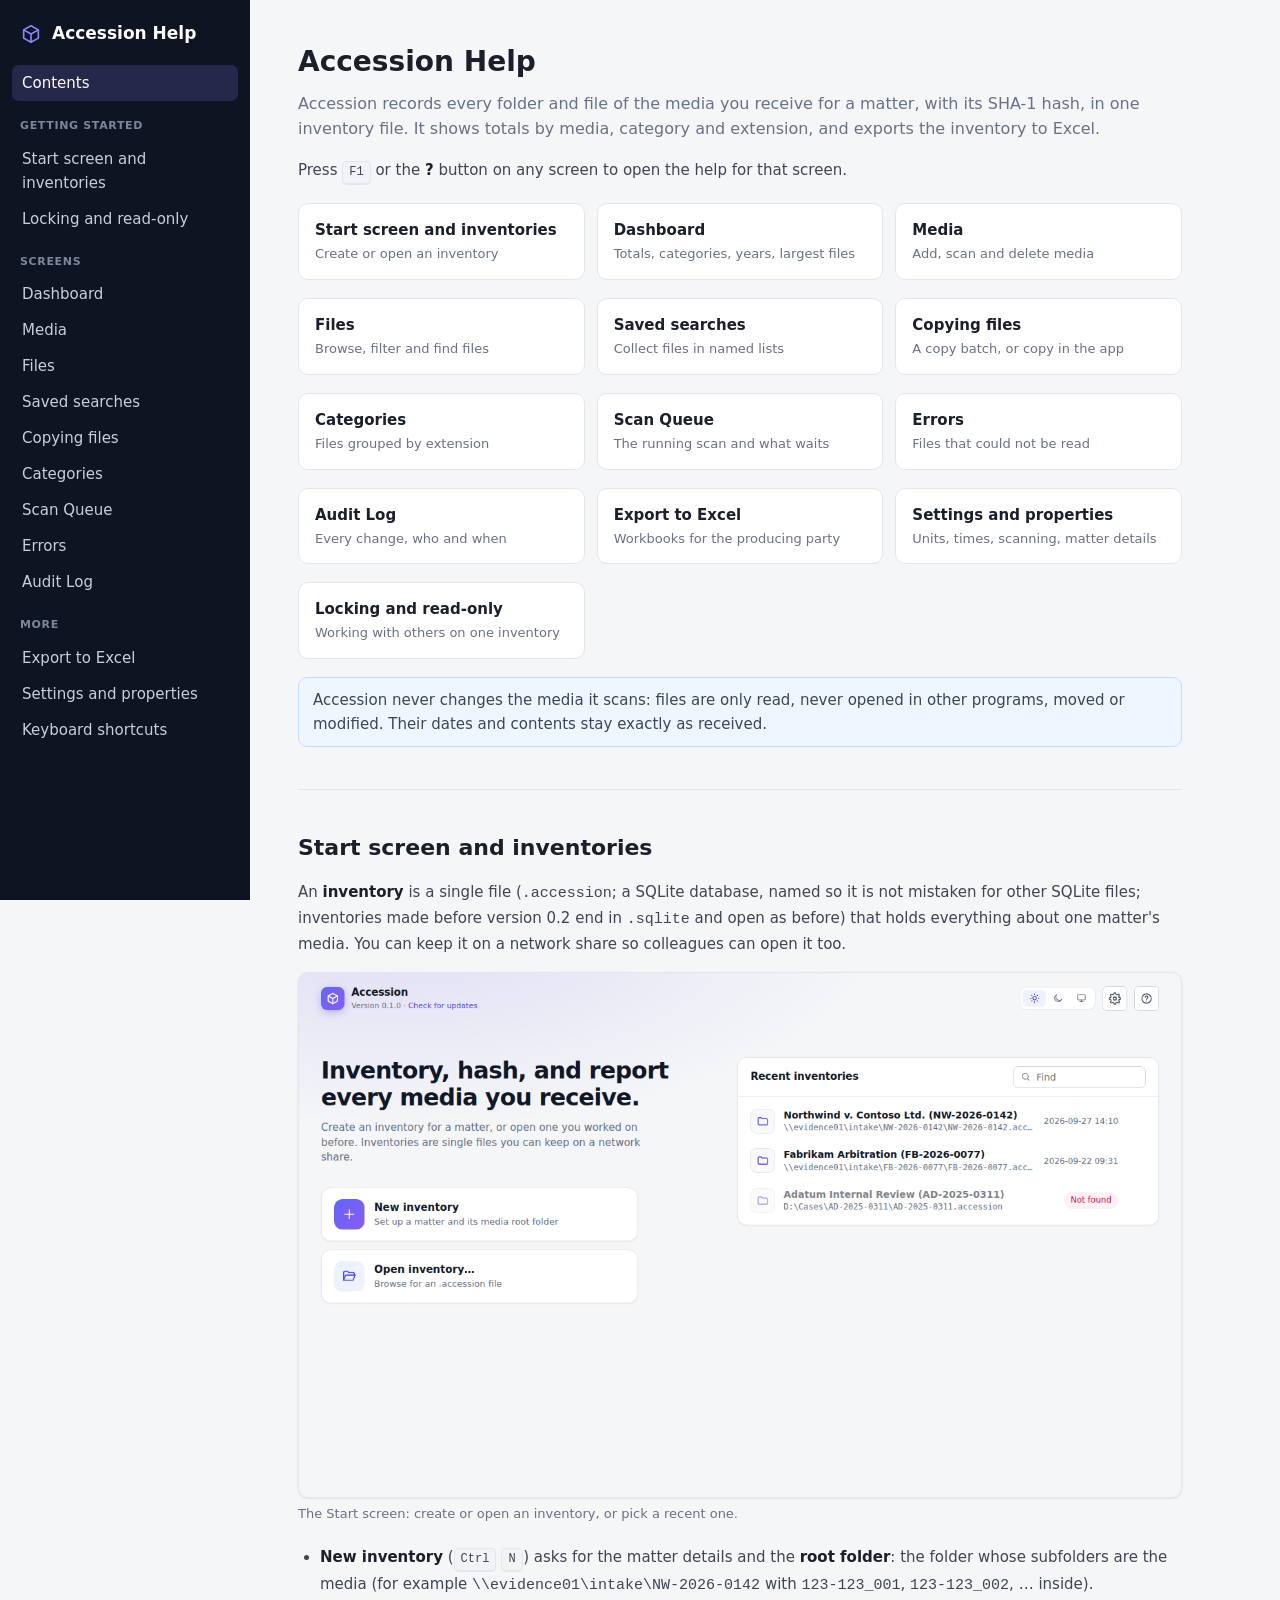
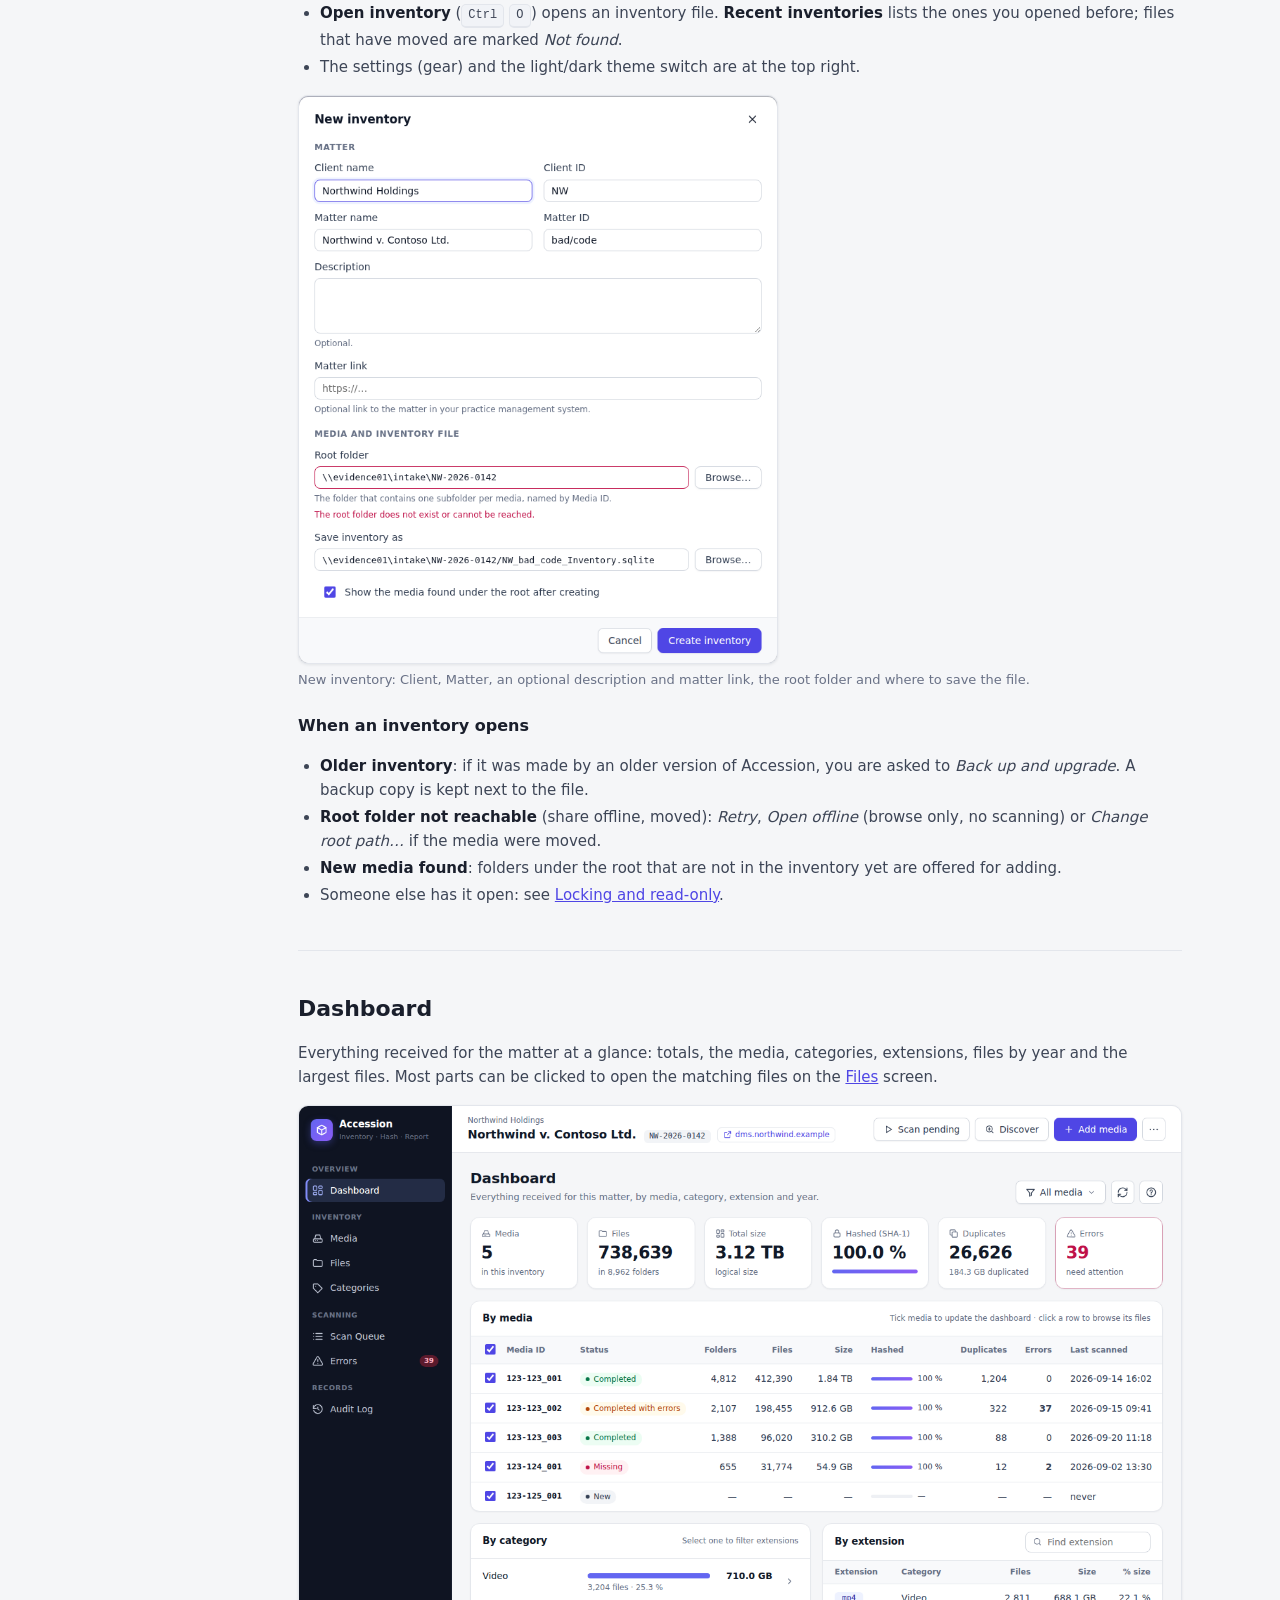
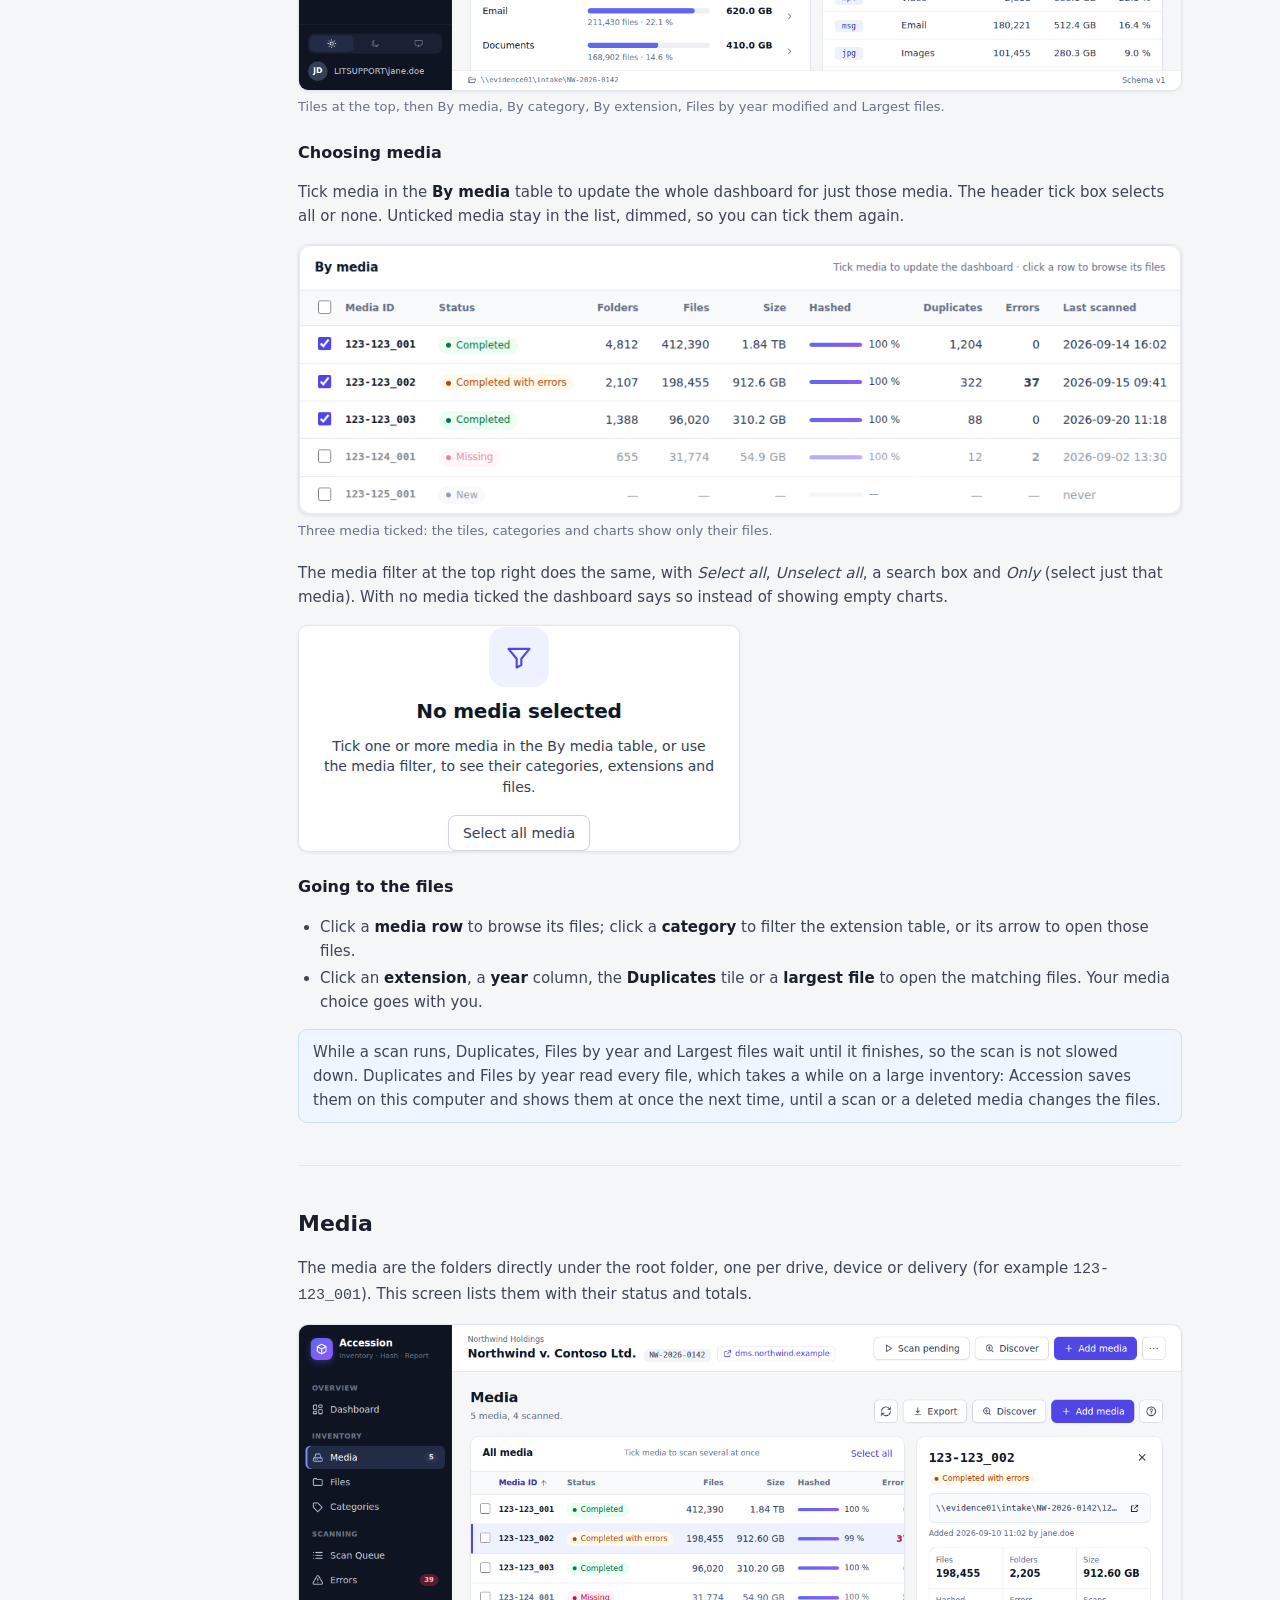
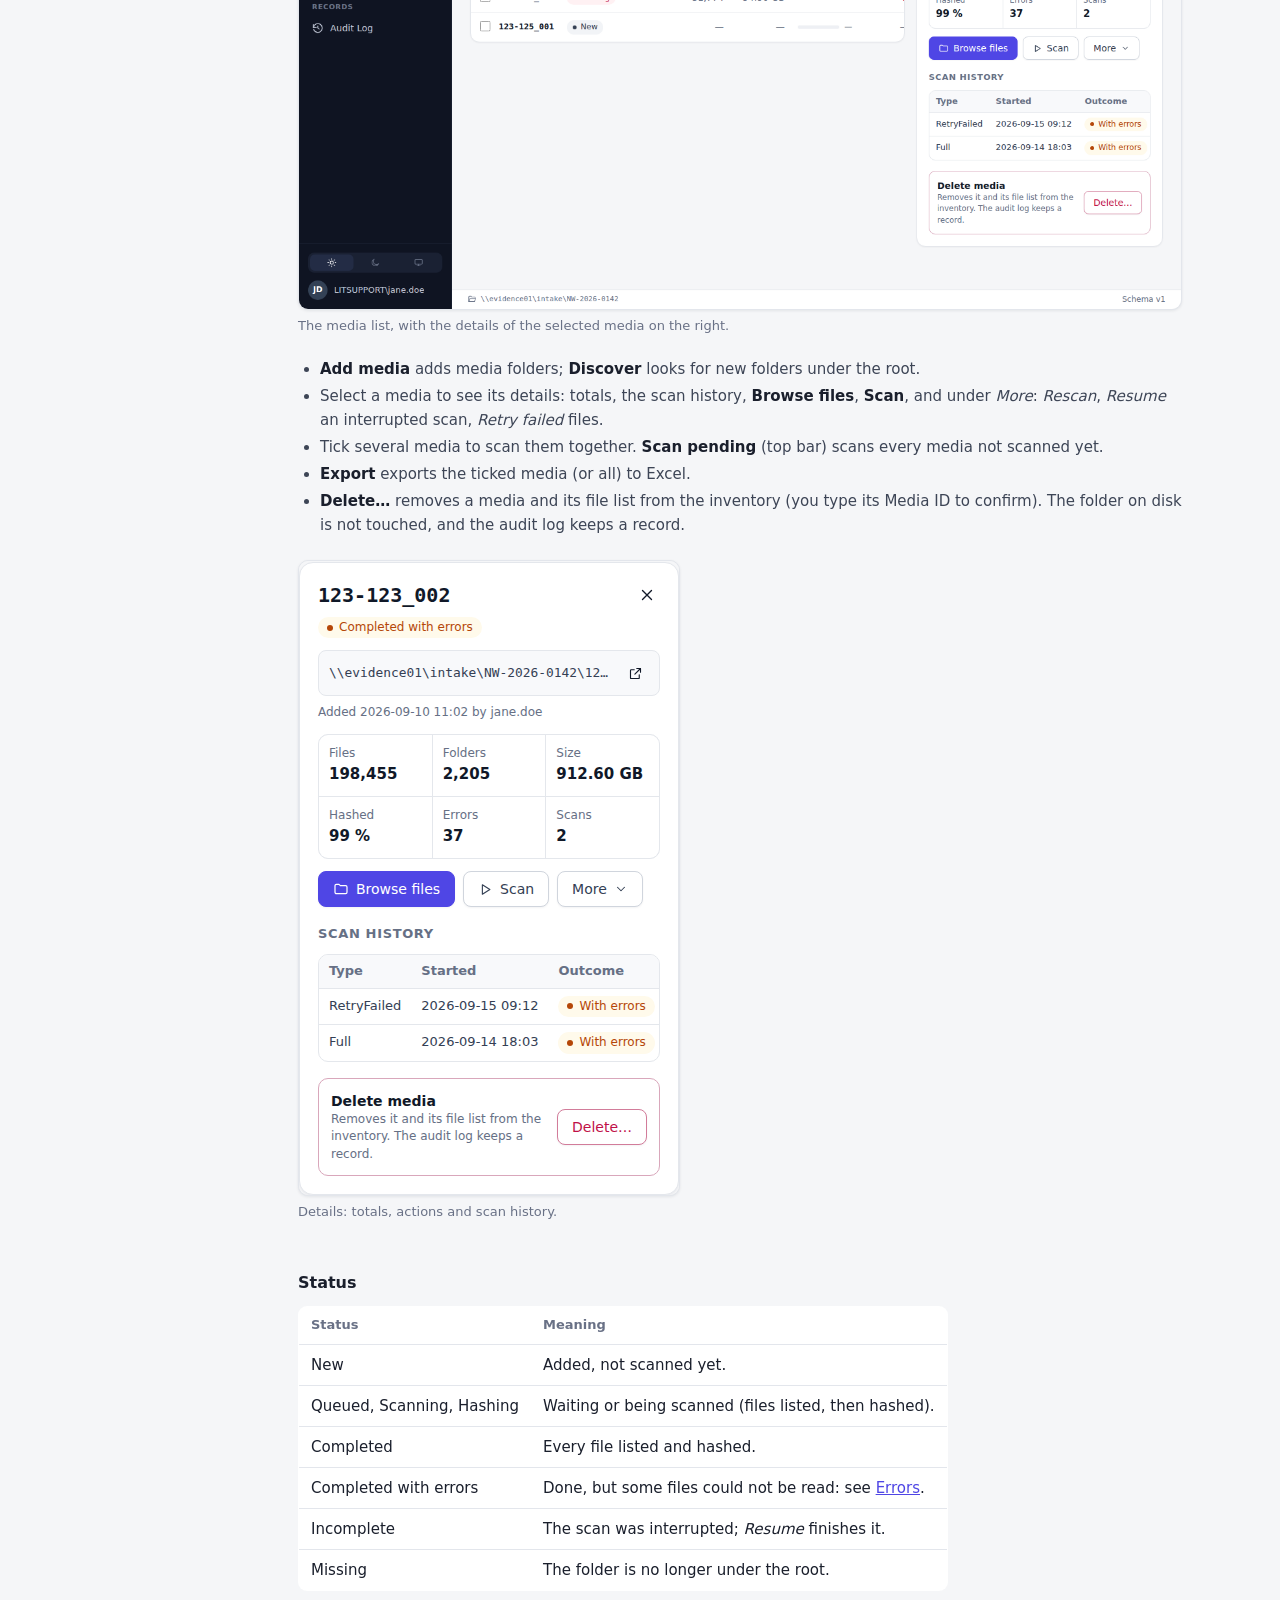
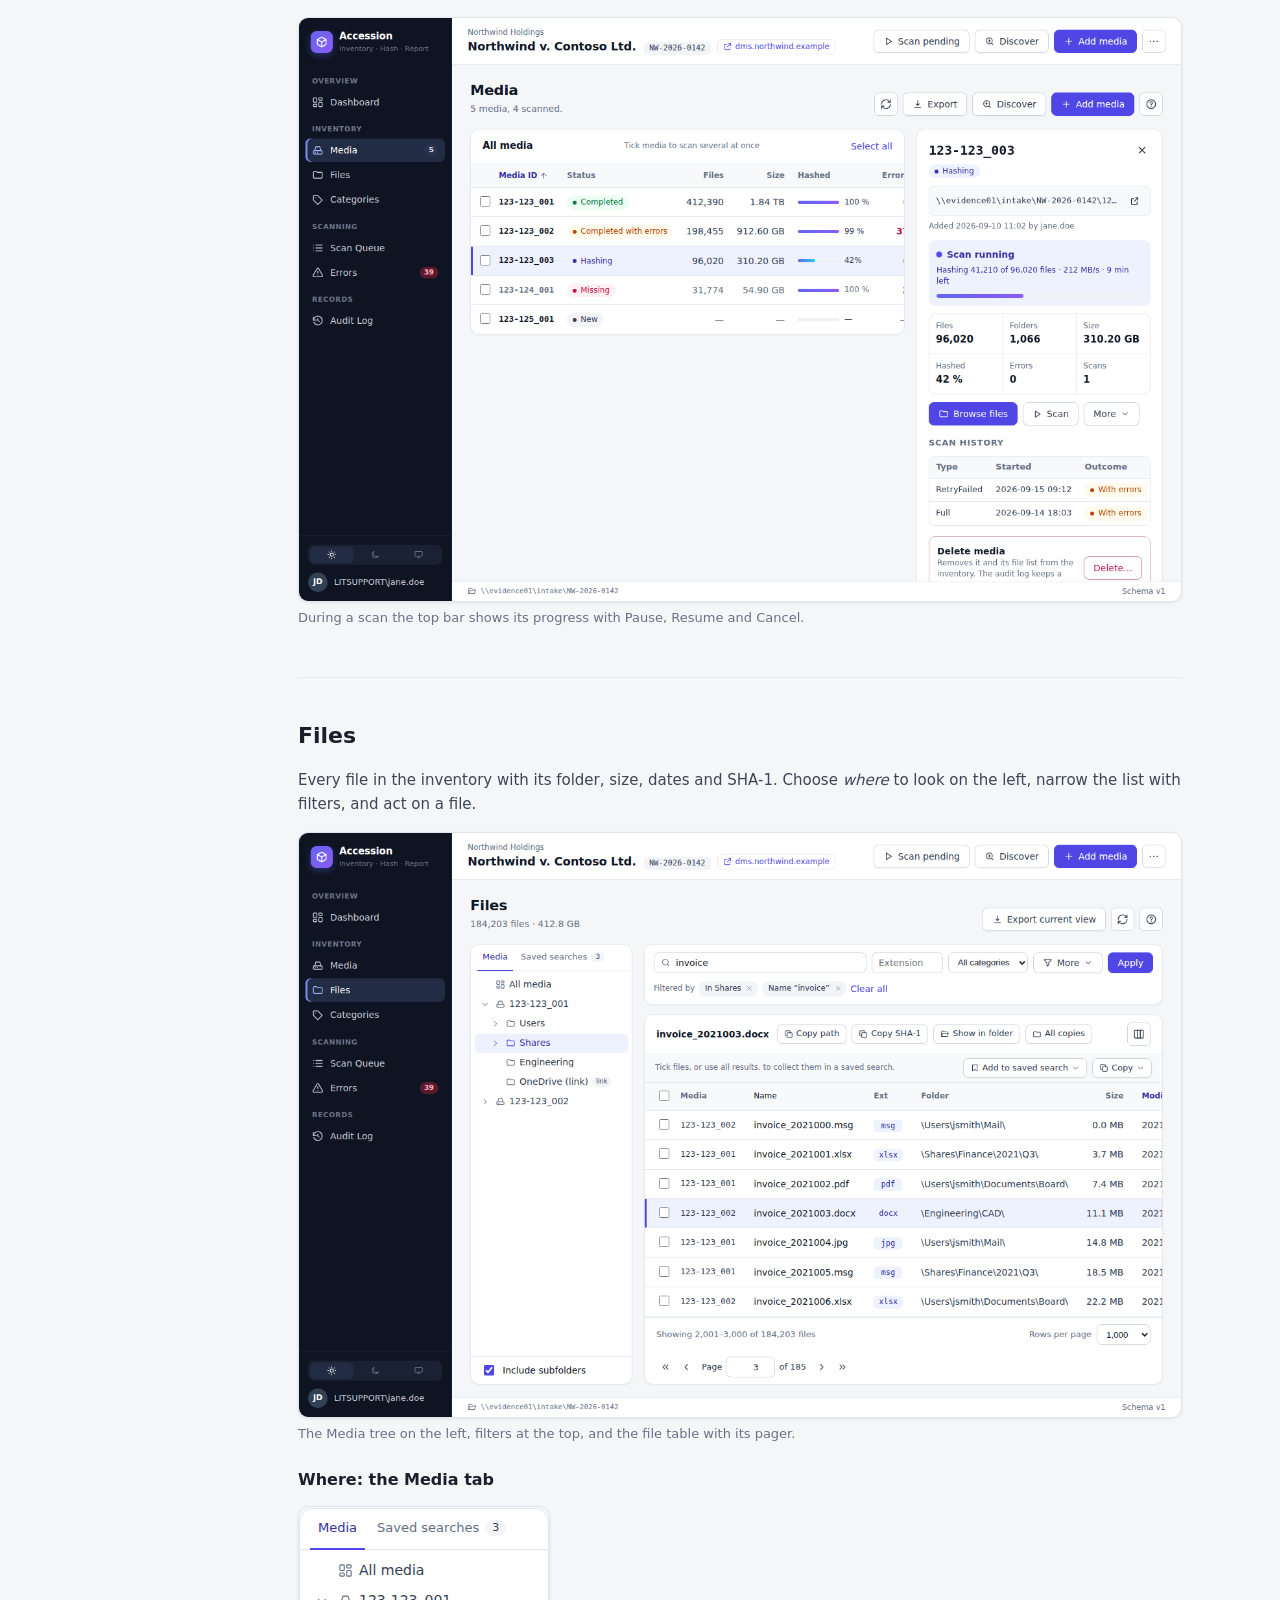
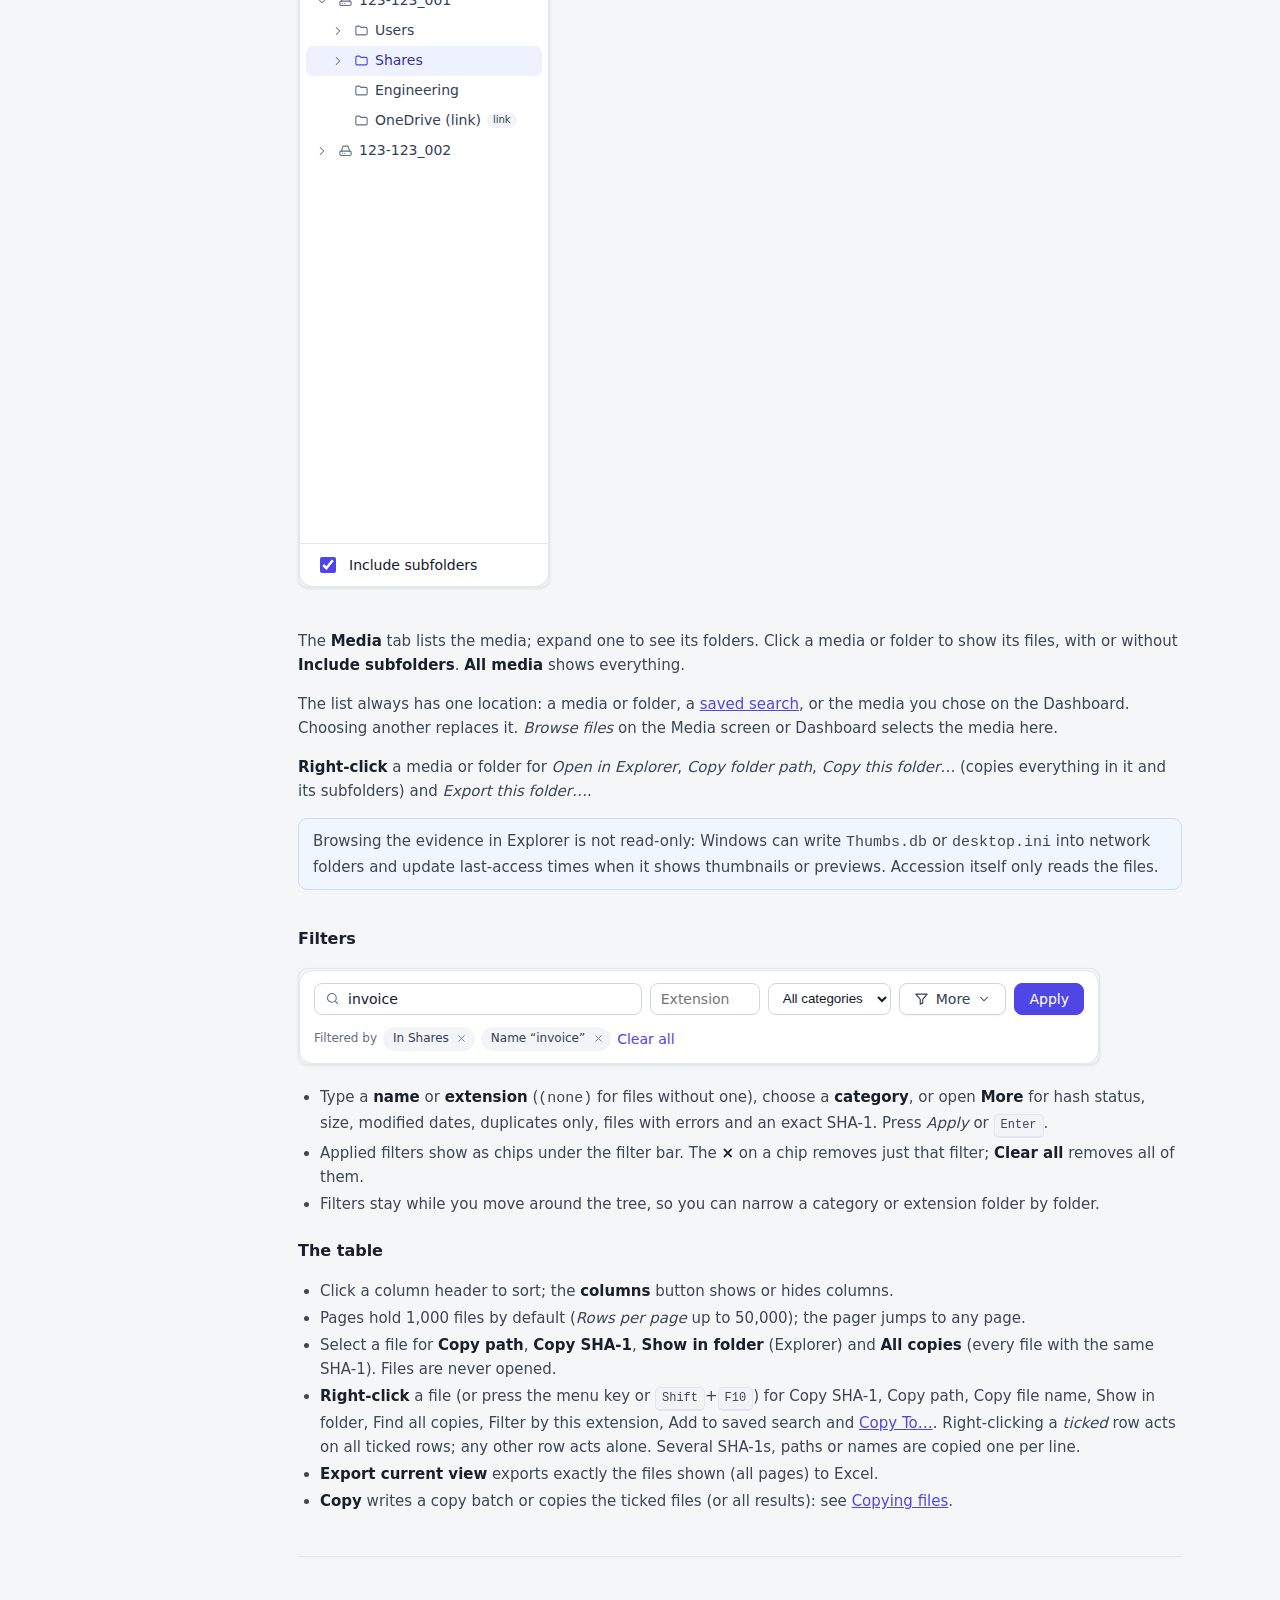
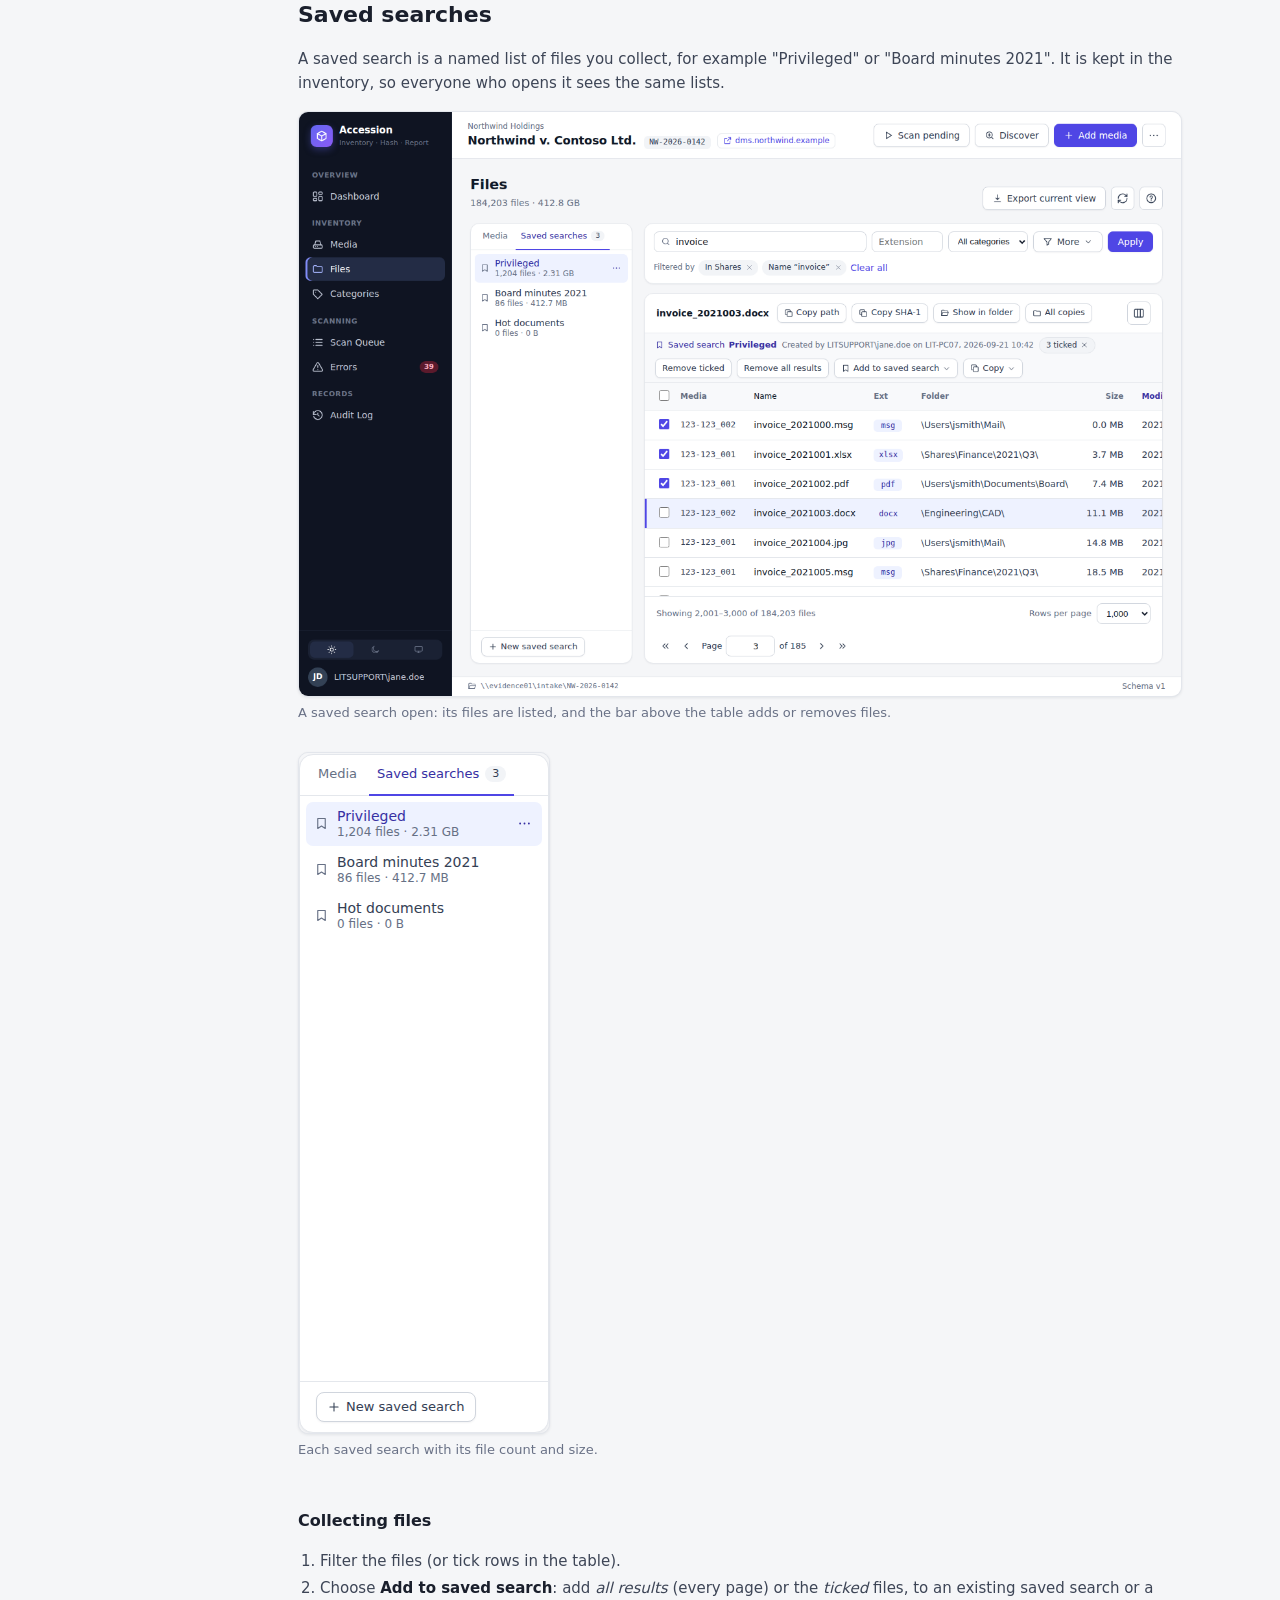
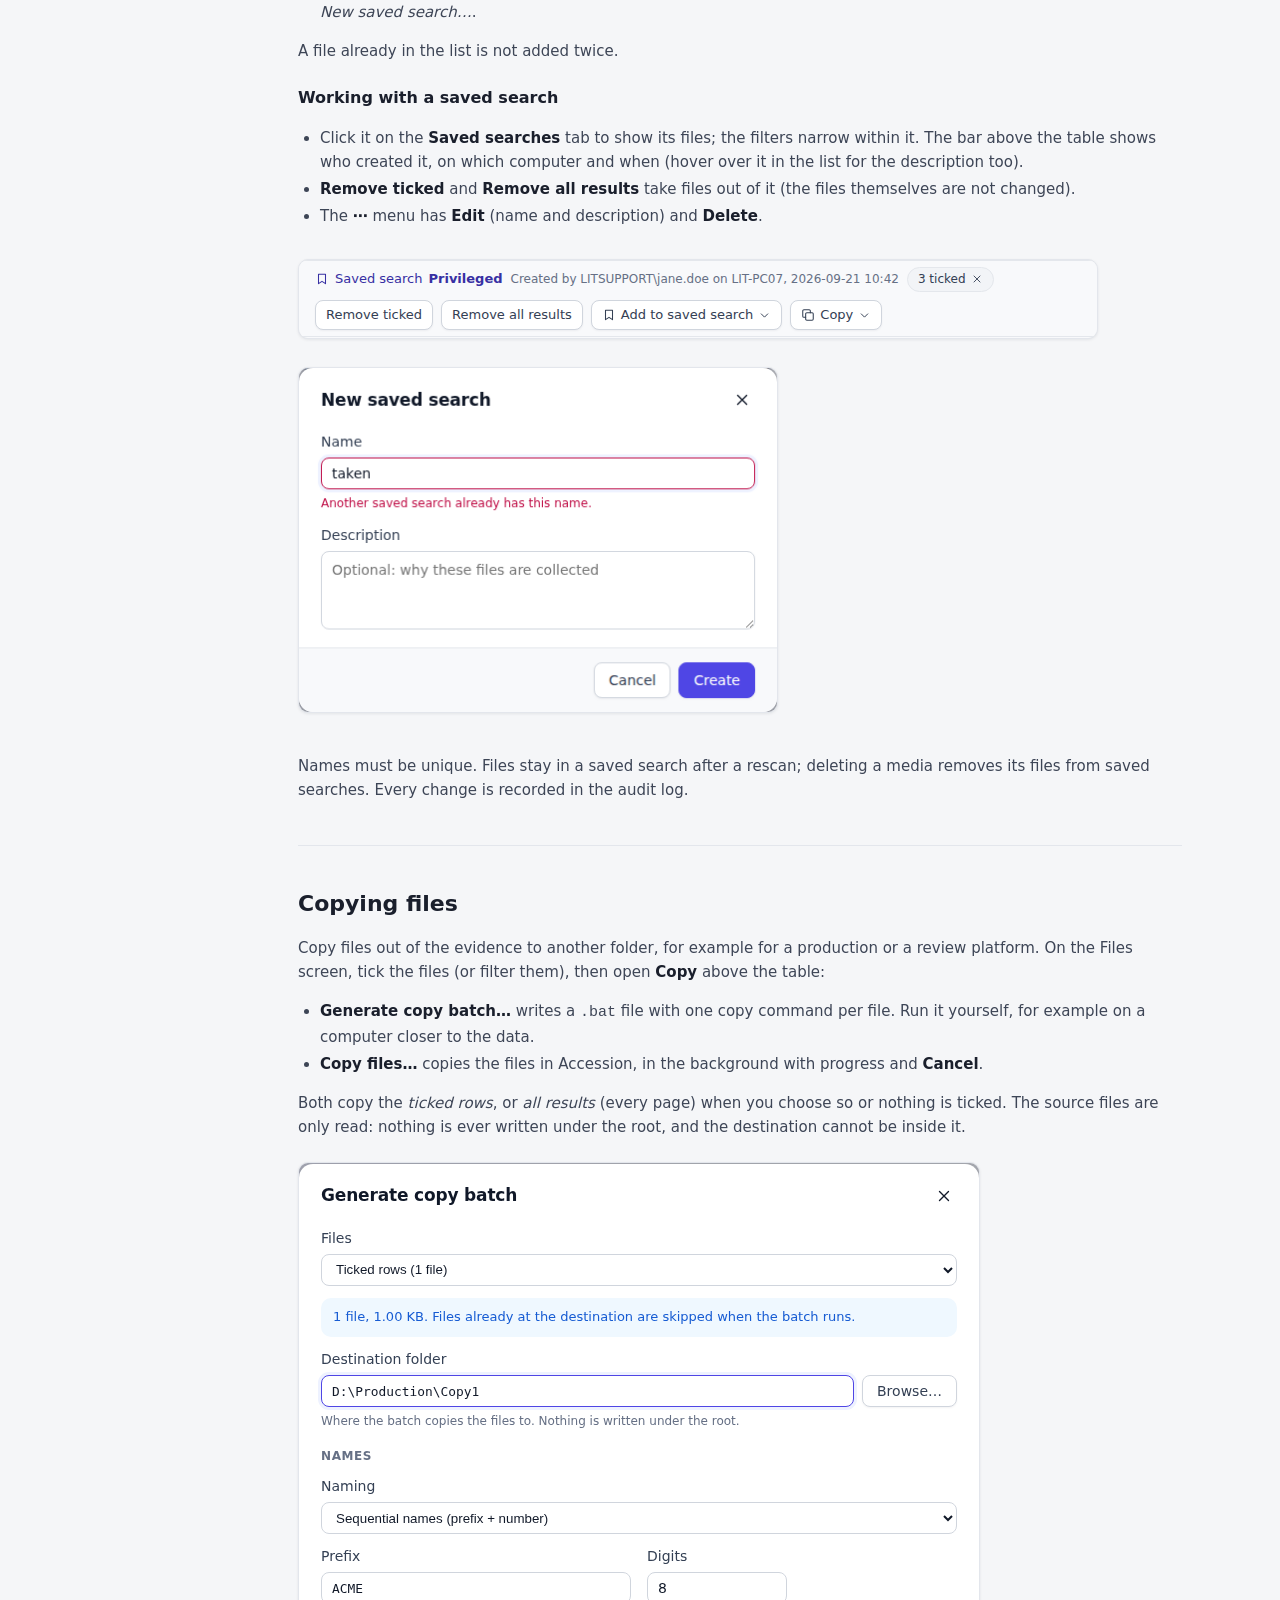
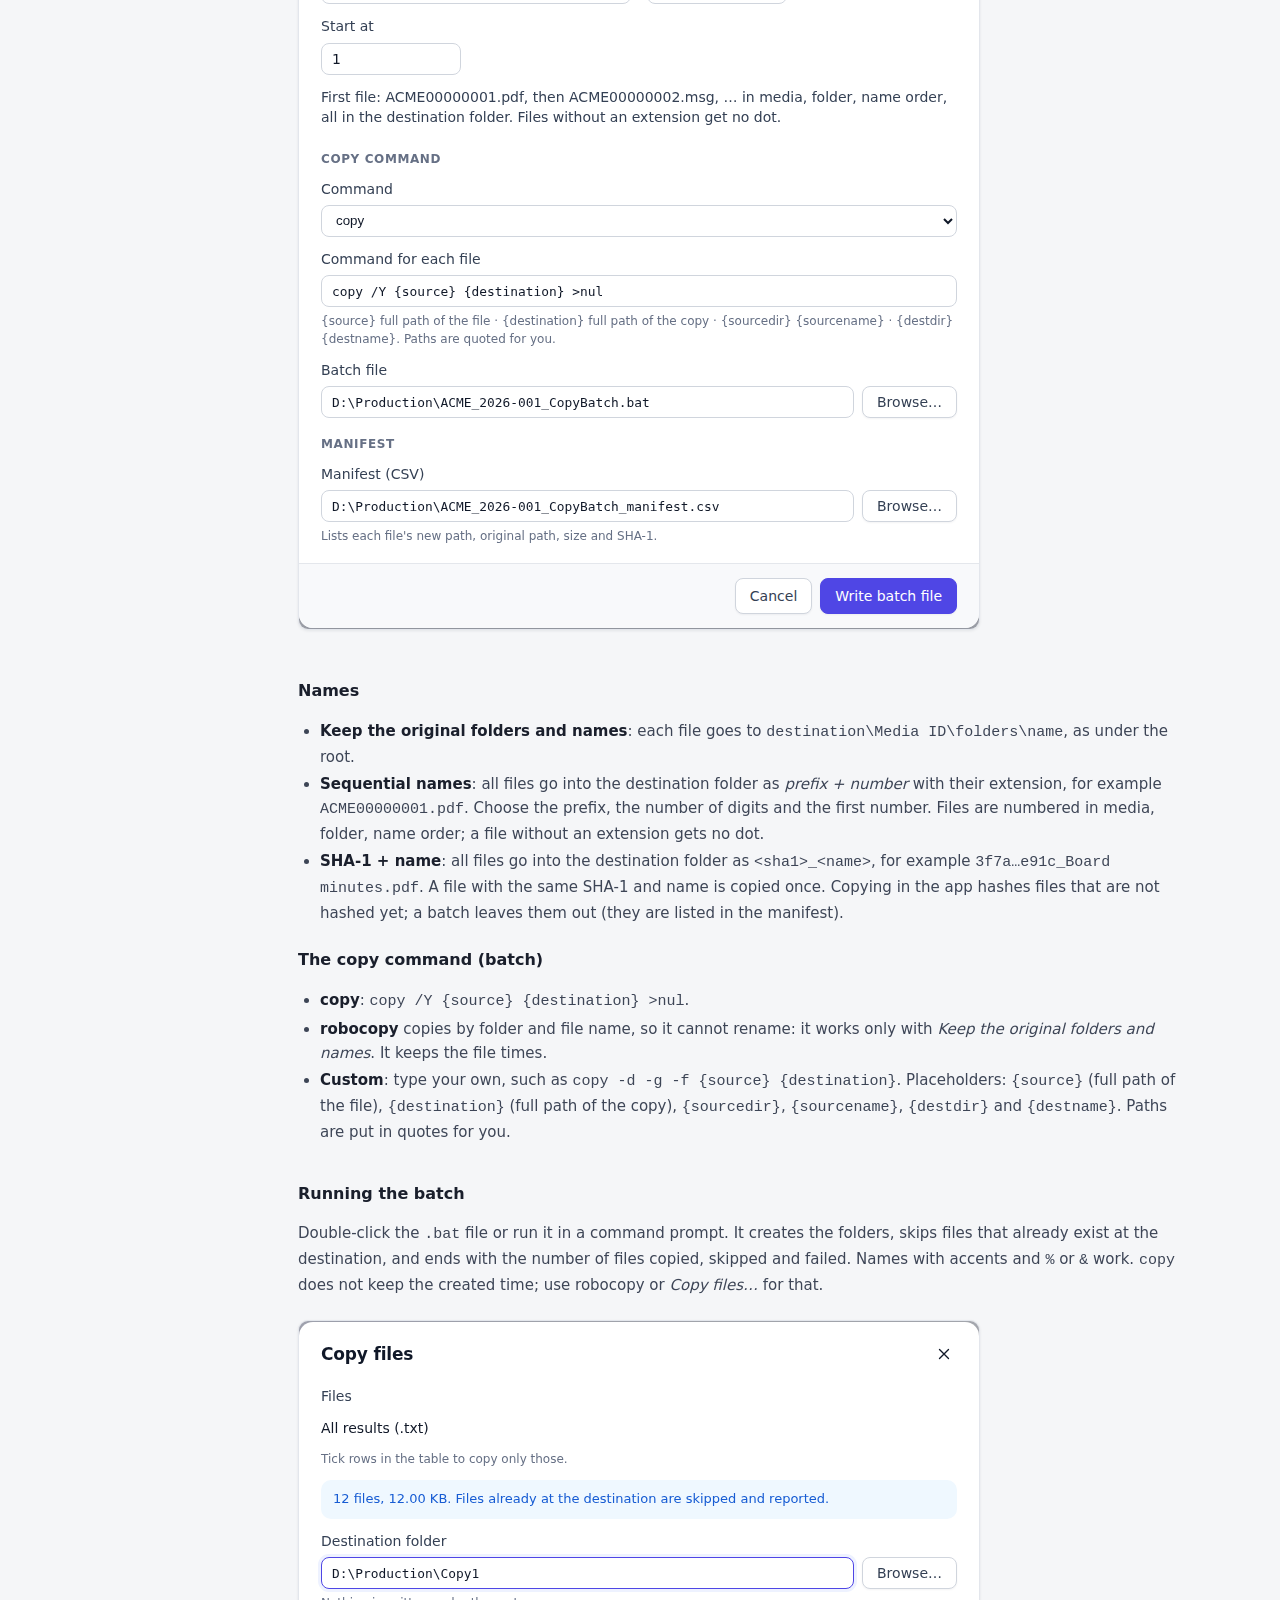
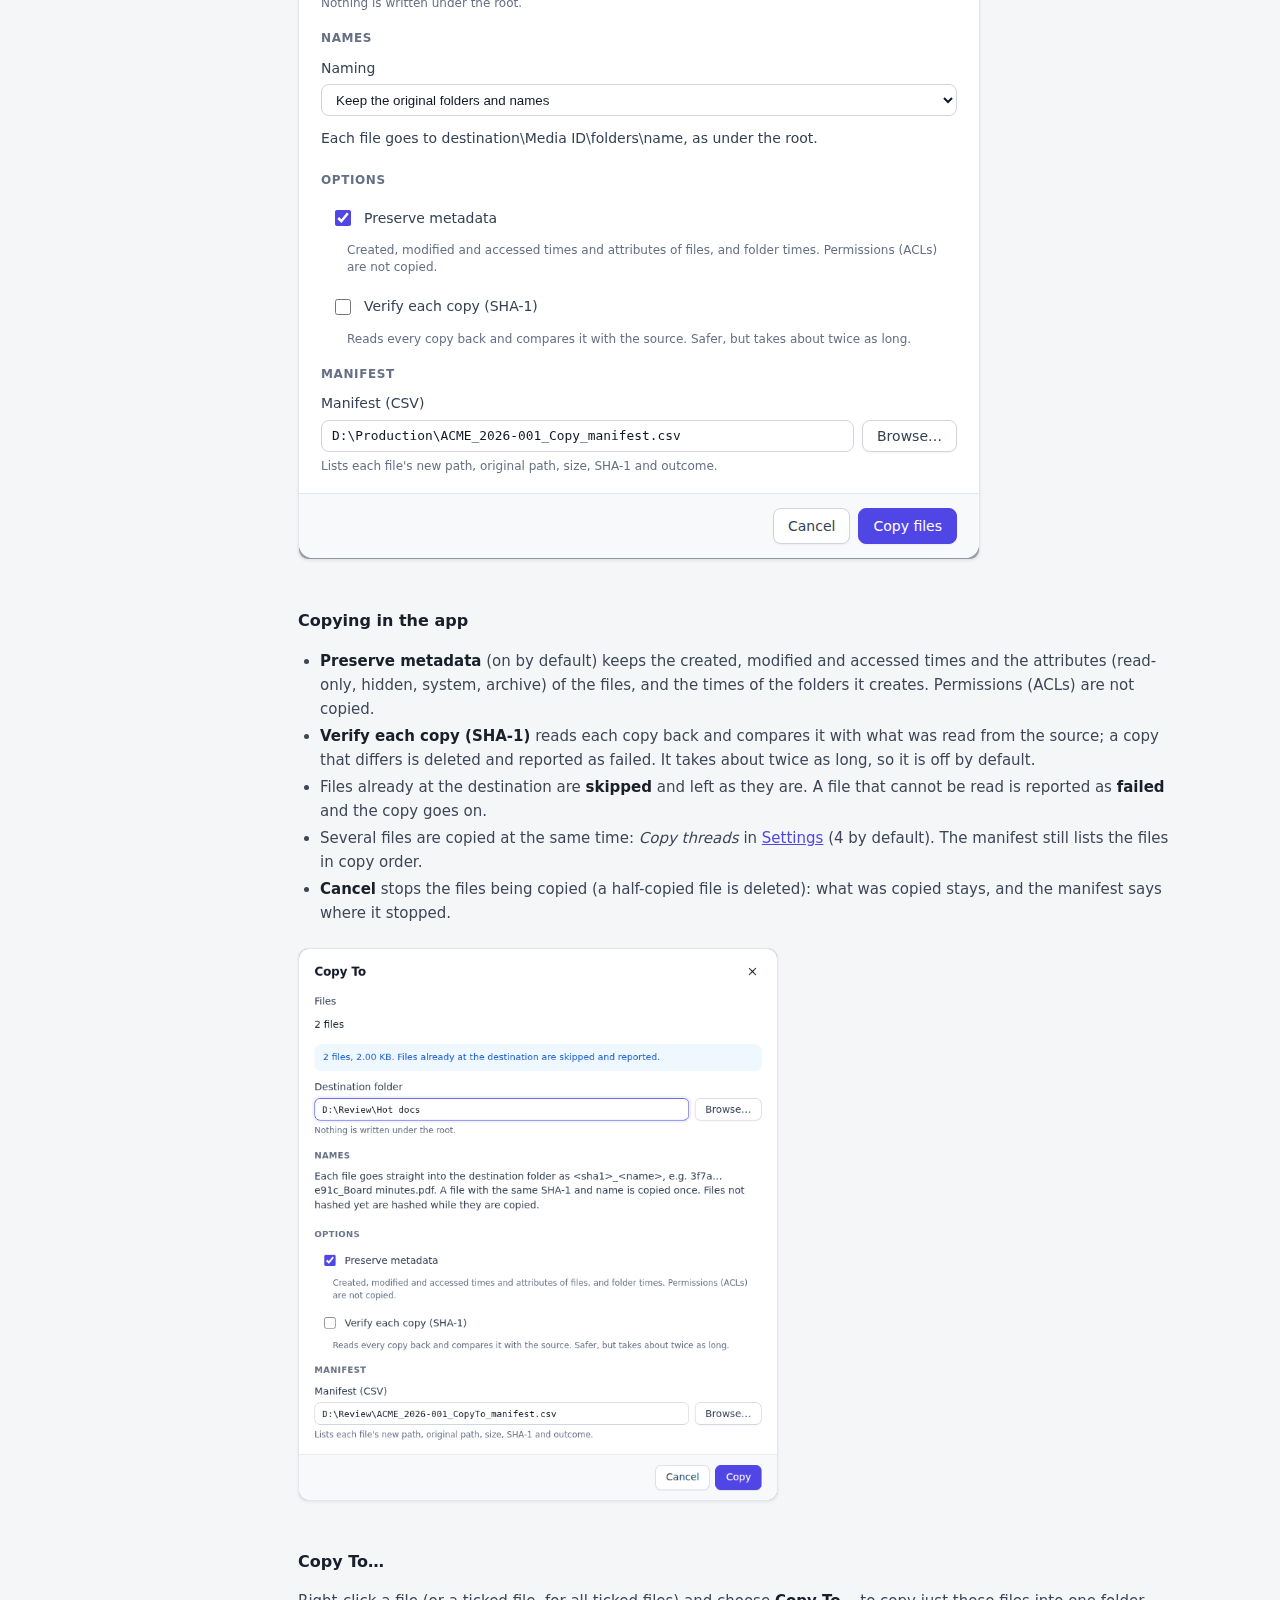
==== commit b556d303: "New inventories end in .accession instead of .sqlite So they are not mistaken for ordinary SQLite fi" ====
--- a/src/Accession.App/wwwroot/help/index.html
+++ b/src/Accession.App/wwwroot/help/index.html
@@ -62,7 +62,7 @@
 
         <section id="start">
             <h2>Start screen and inventories</h2>
-            <p>An <strong>inventory</strong> is a single file (<code>.sqlite</code>) that holds everything about one matter's media. You can
+            <p>An <strong>inventory</strong> is a single file (<code>.accession</code>; a SQLite database, named so it is not mistaken for other SQLite files; inventories made before version 0.2 end in <code>.sqlite</code> and open as before) that holds everything about one matter's media. You can
                 keep it on a network share so colleagues can open it too.</p>
             <figure><img src="images/start.png" alt="The Start screen with New inventory, Open inventory and the recent inventories" />
                 <figcaption>The Start screen: create or open an inventory, or pick a recent one.</figcaption></figure>
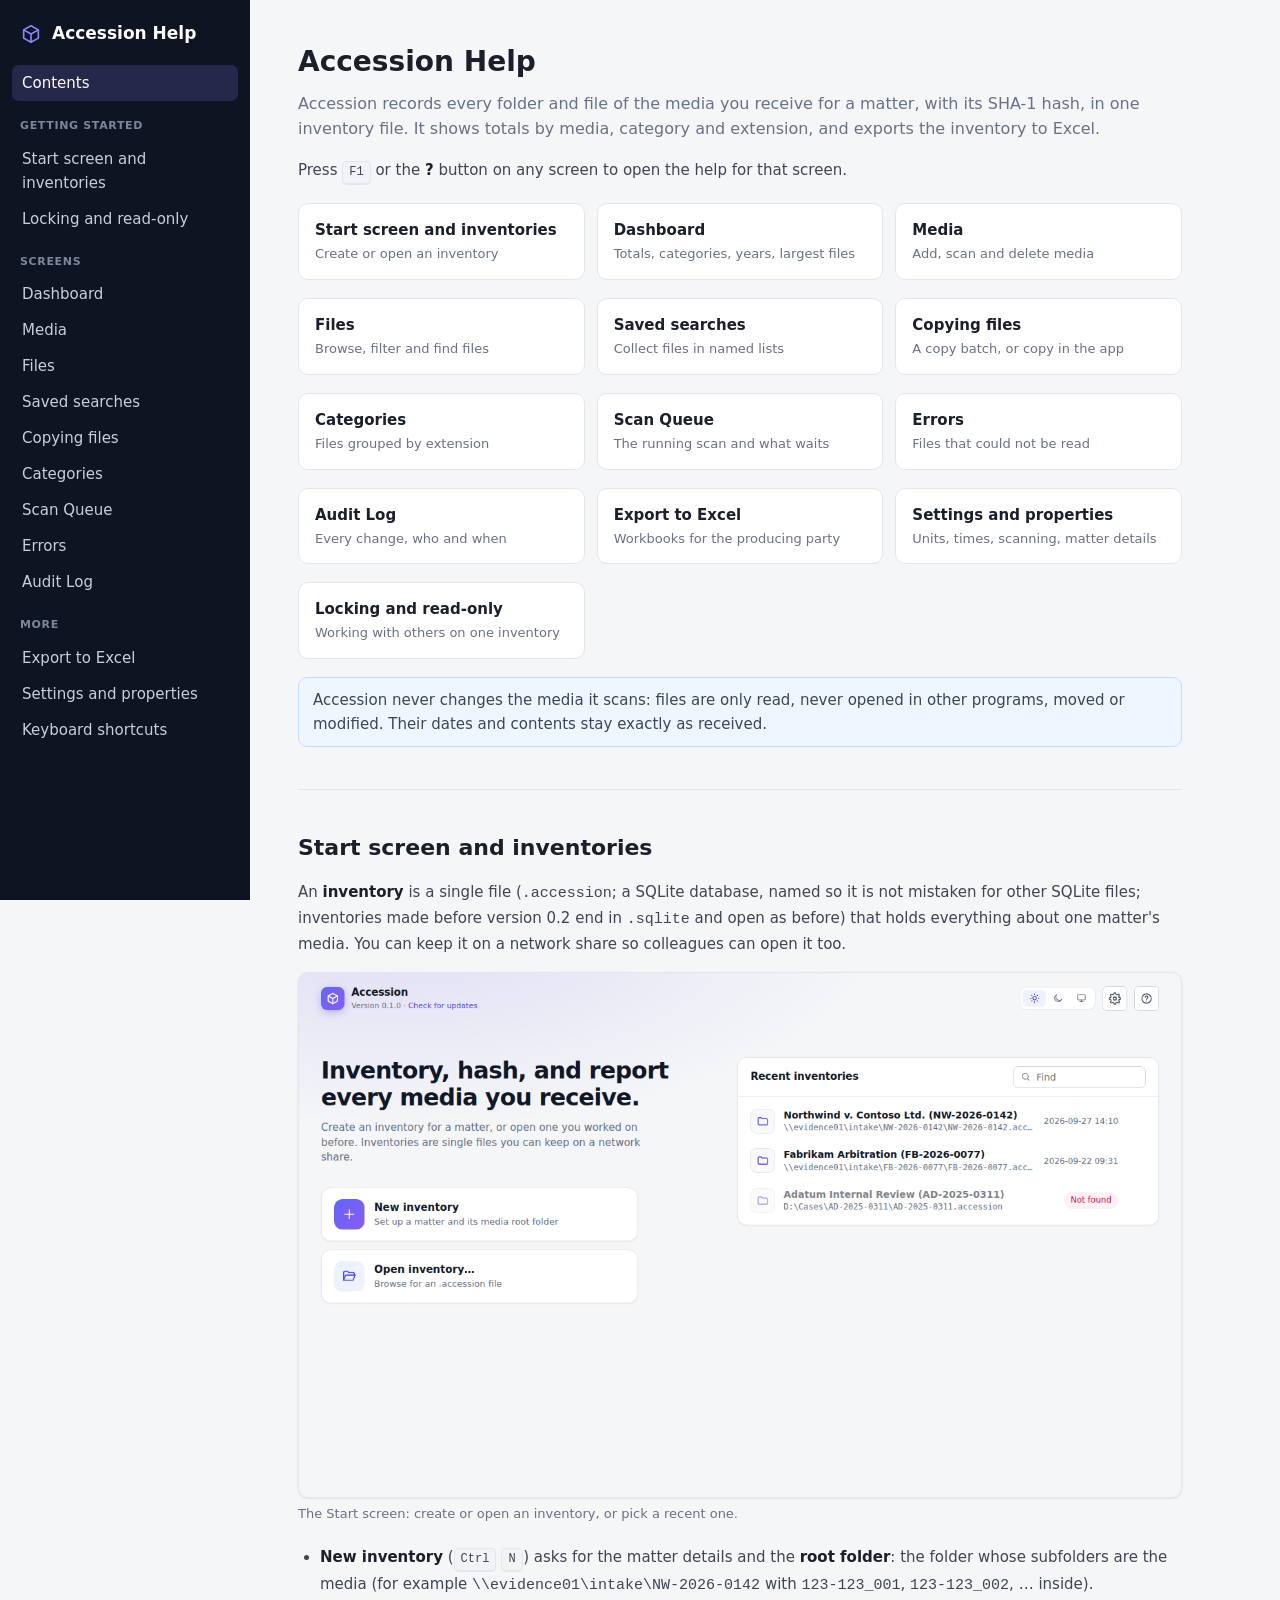
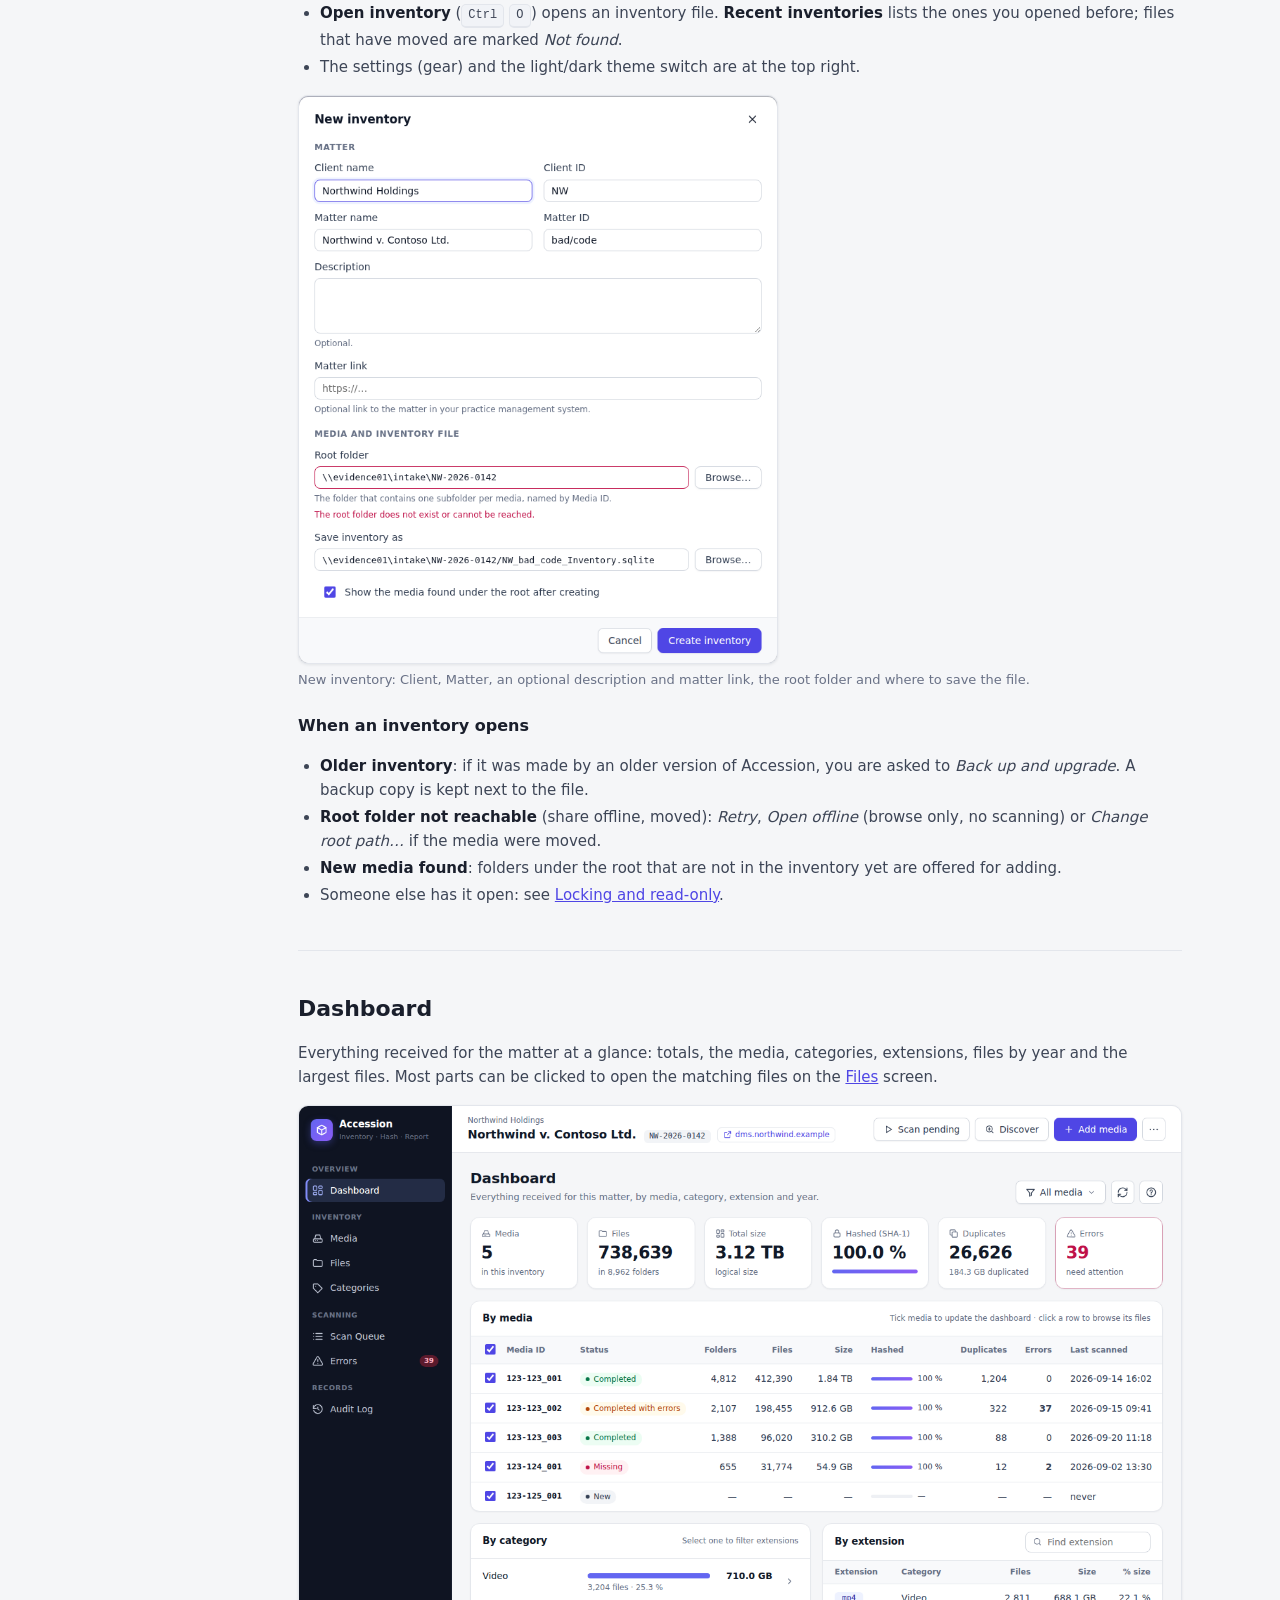
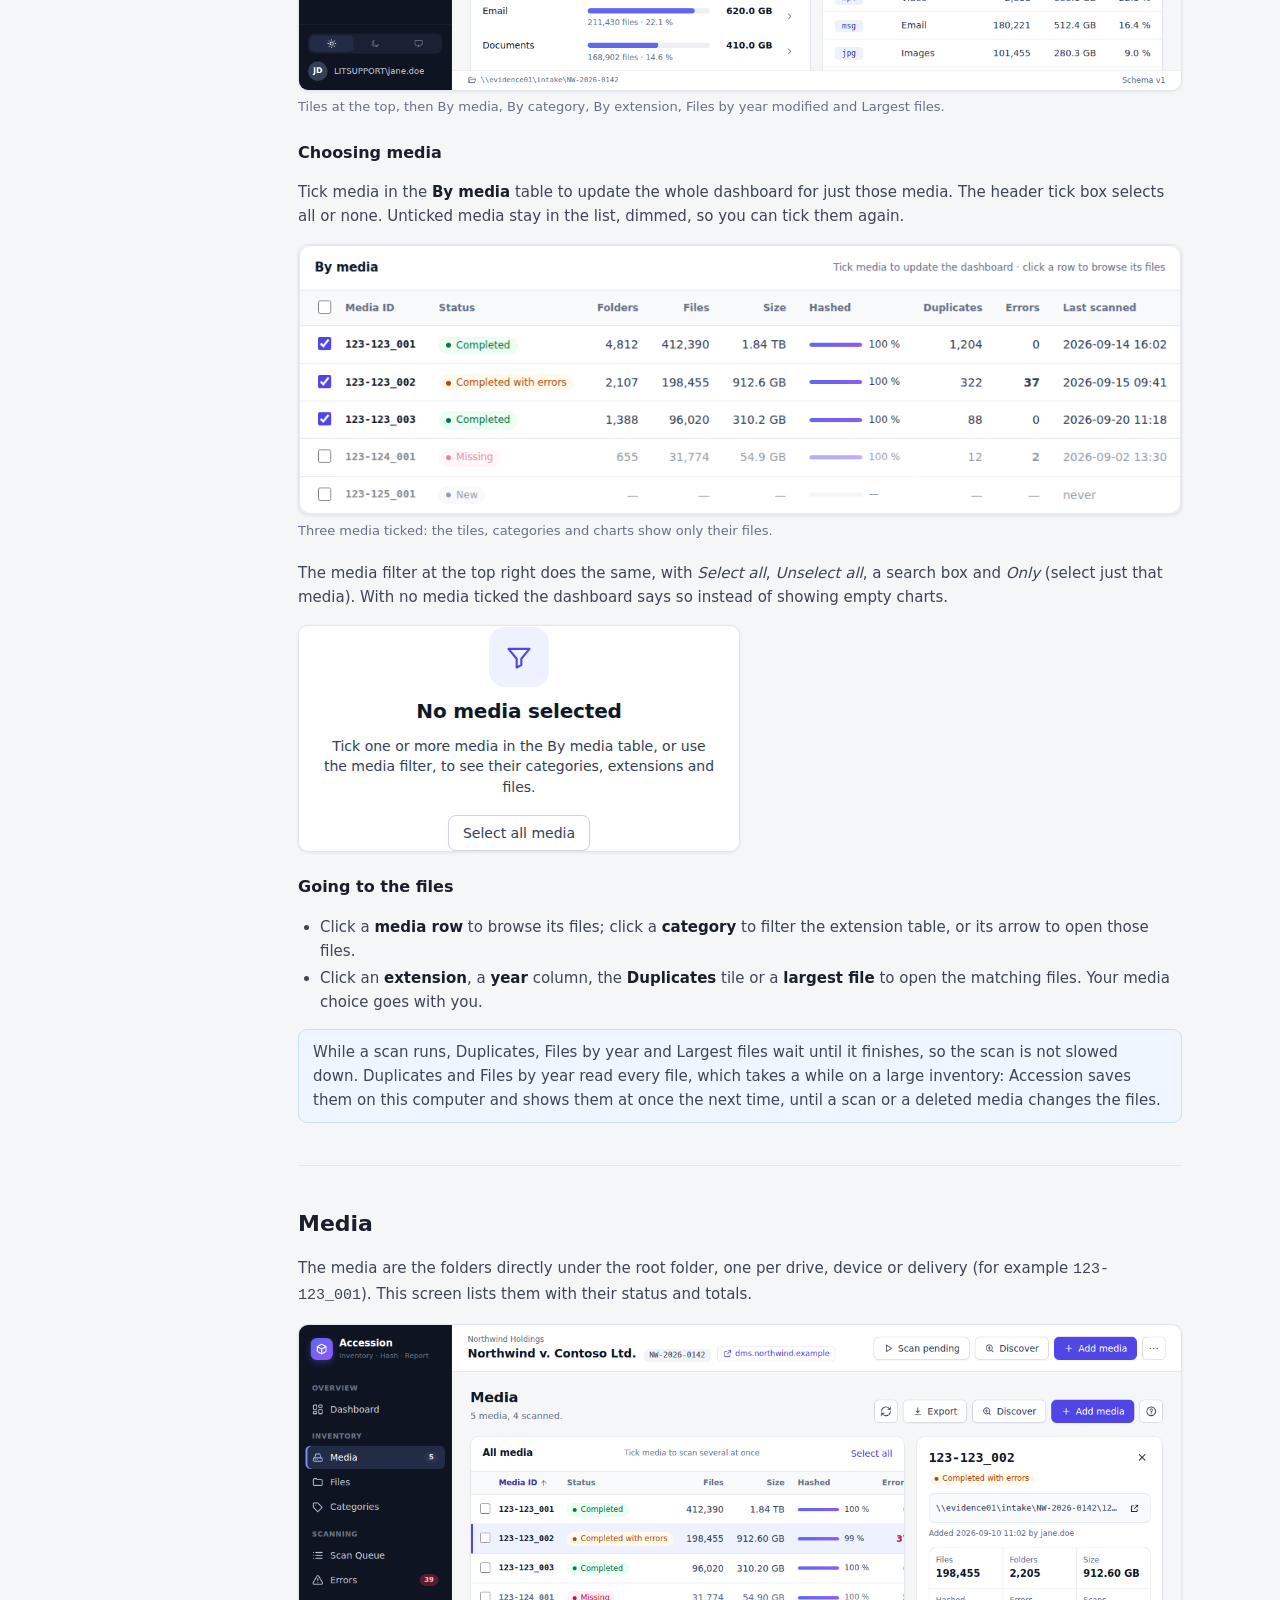
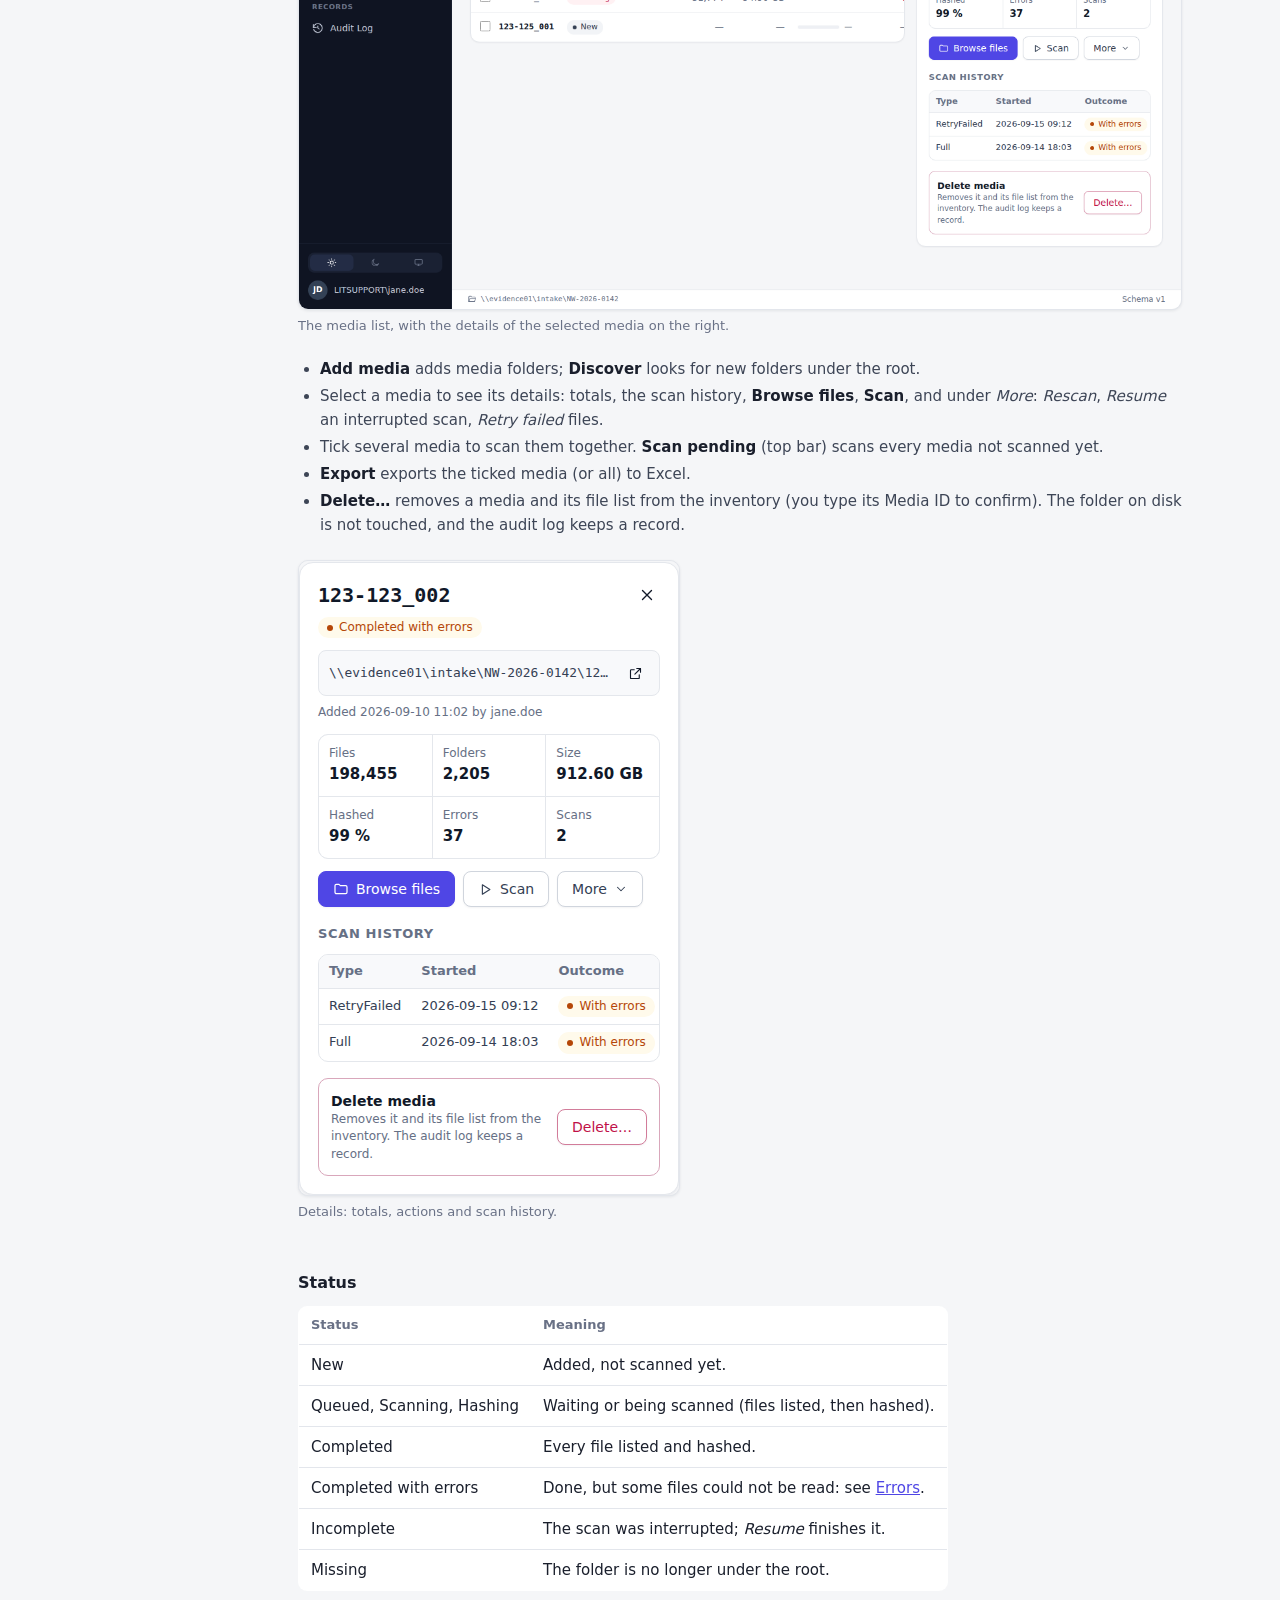
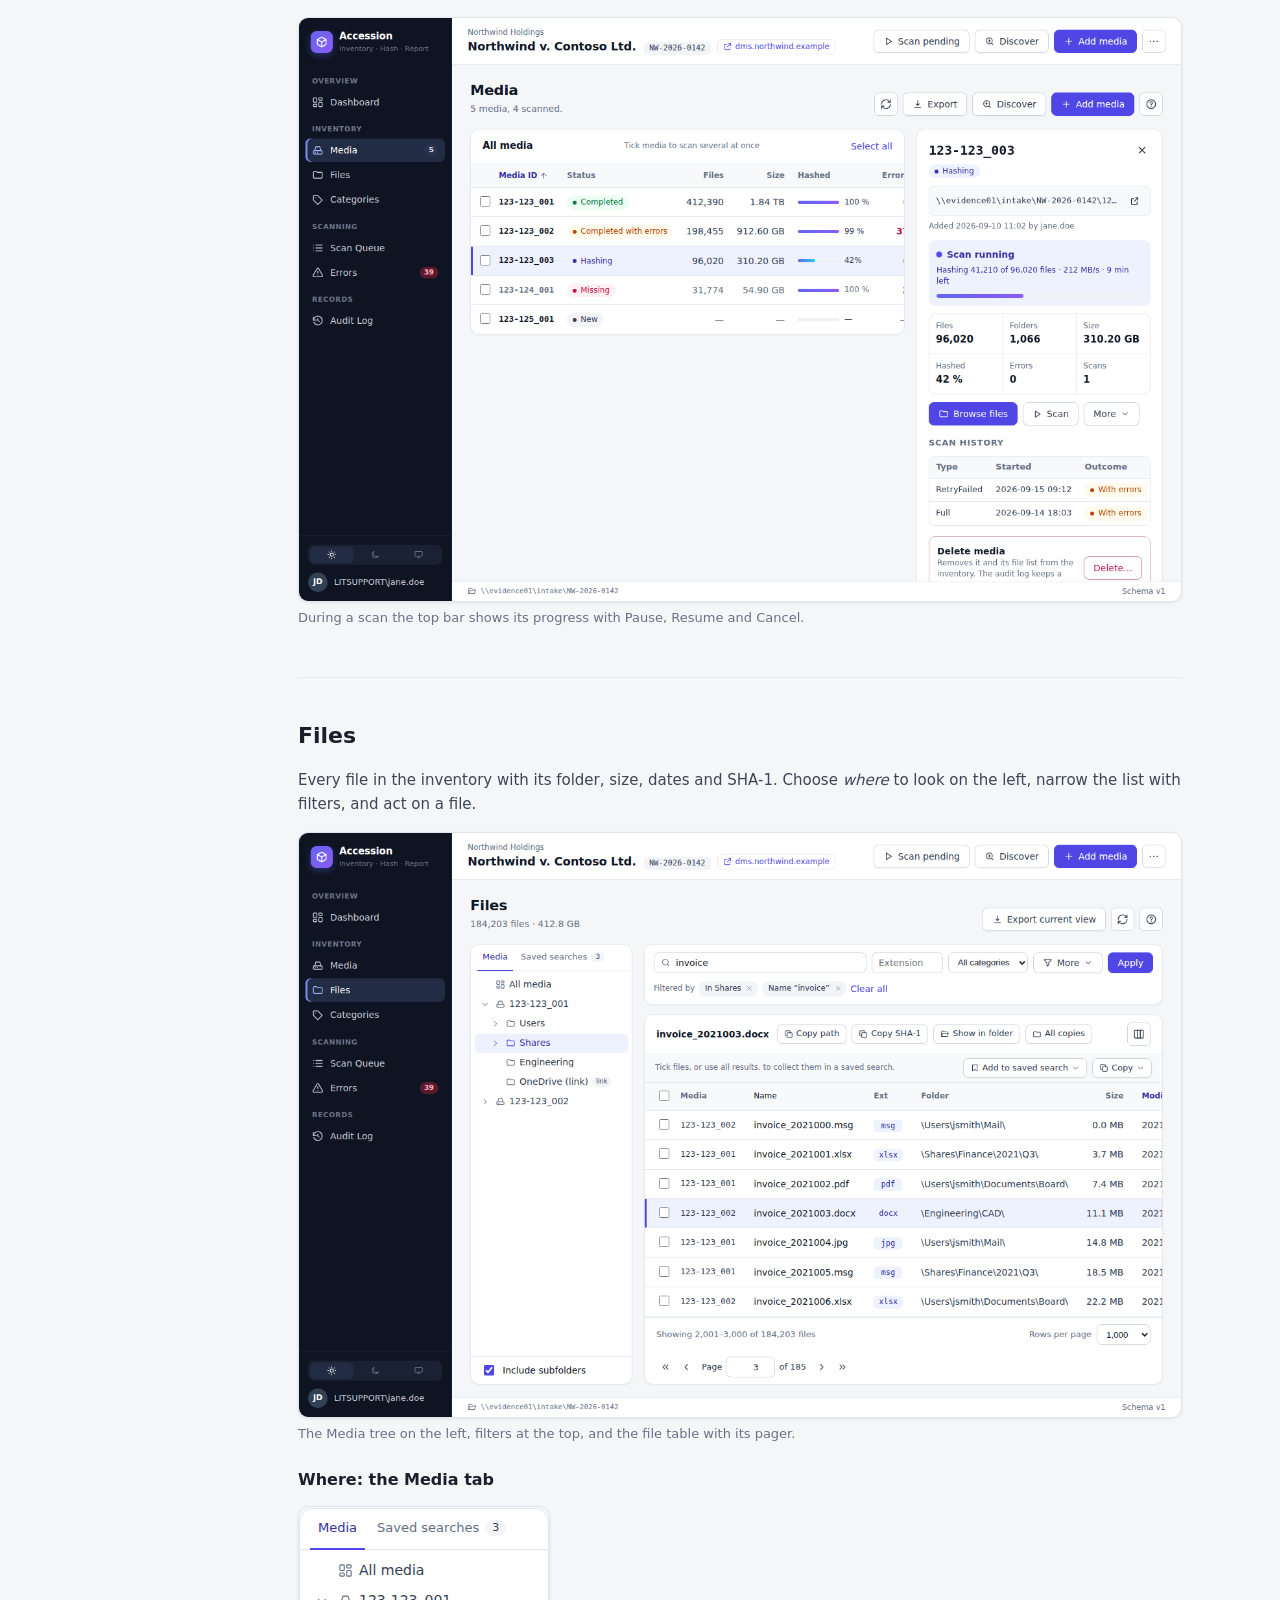
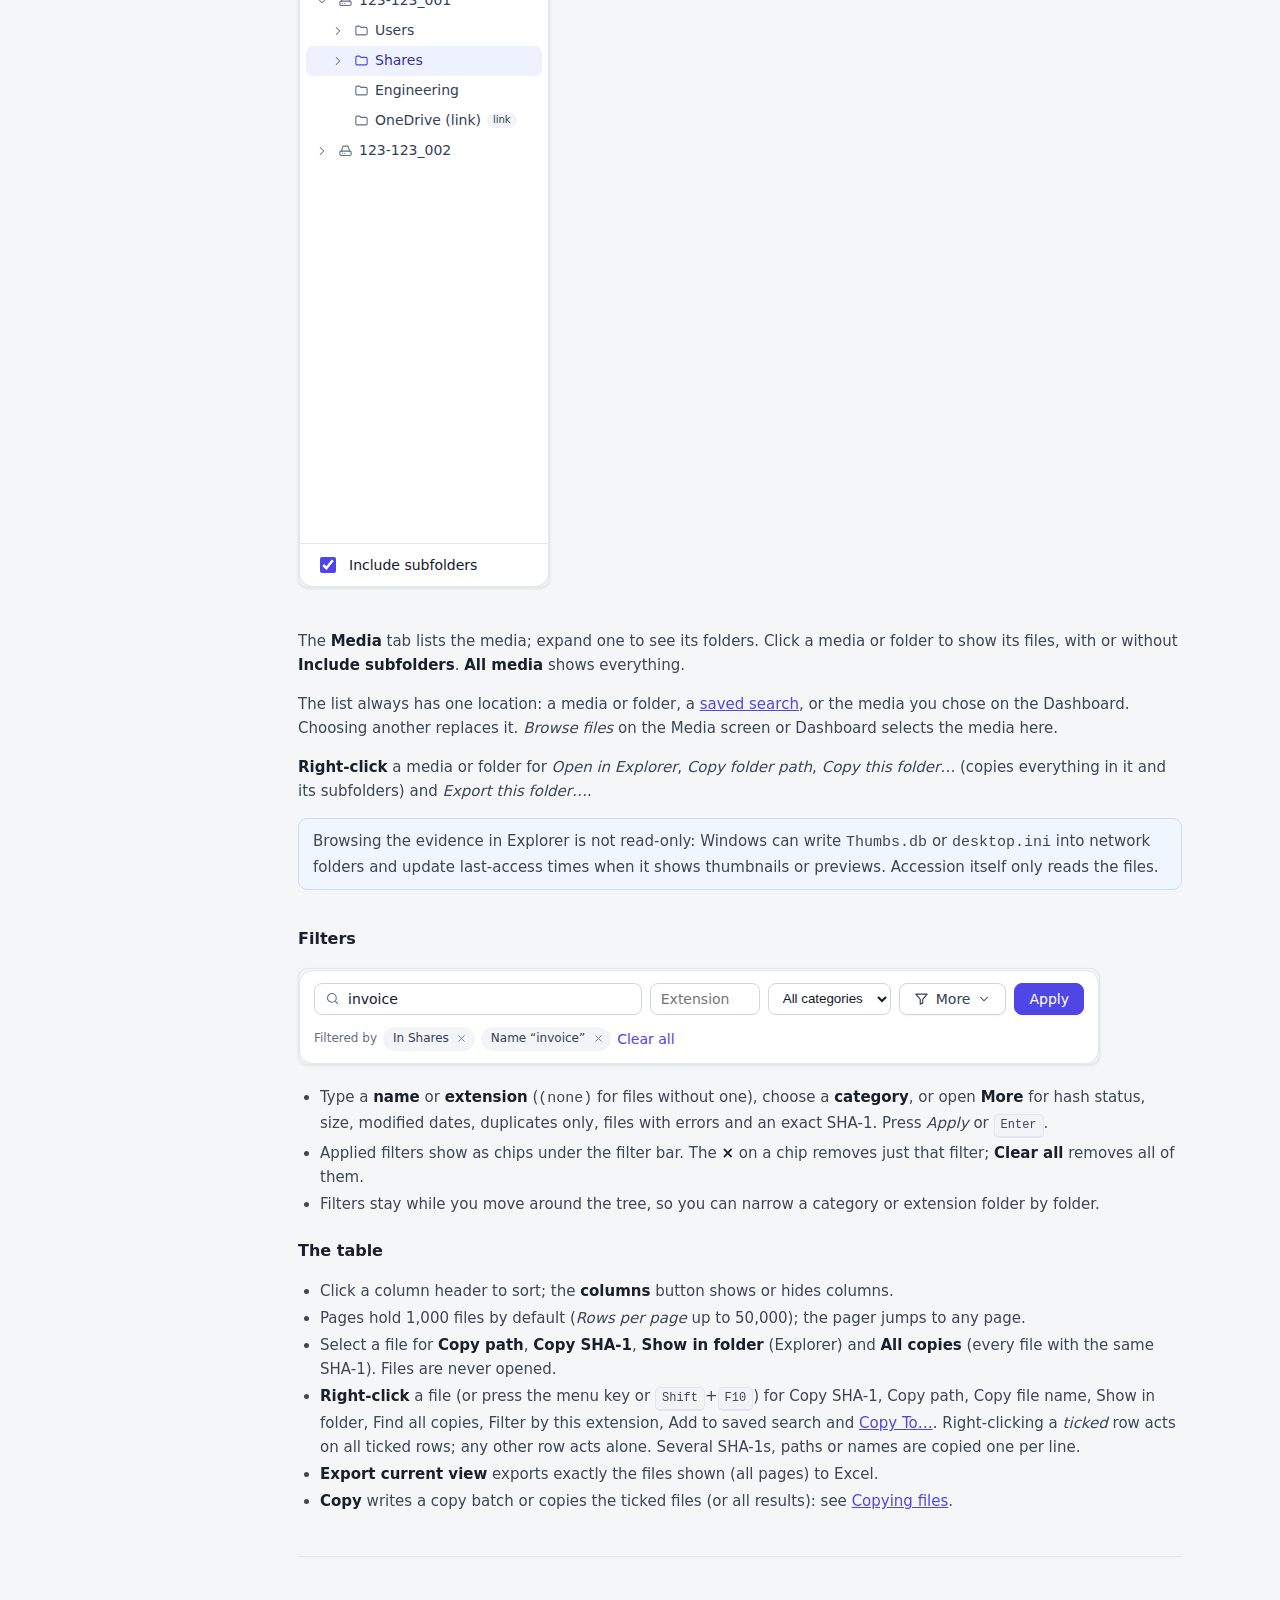
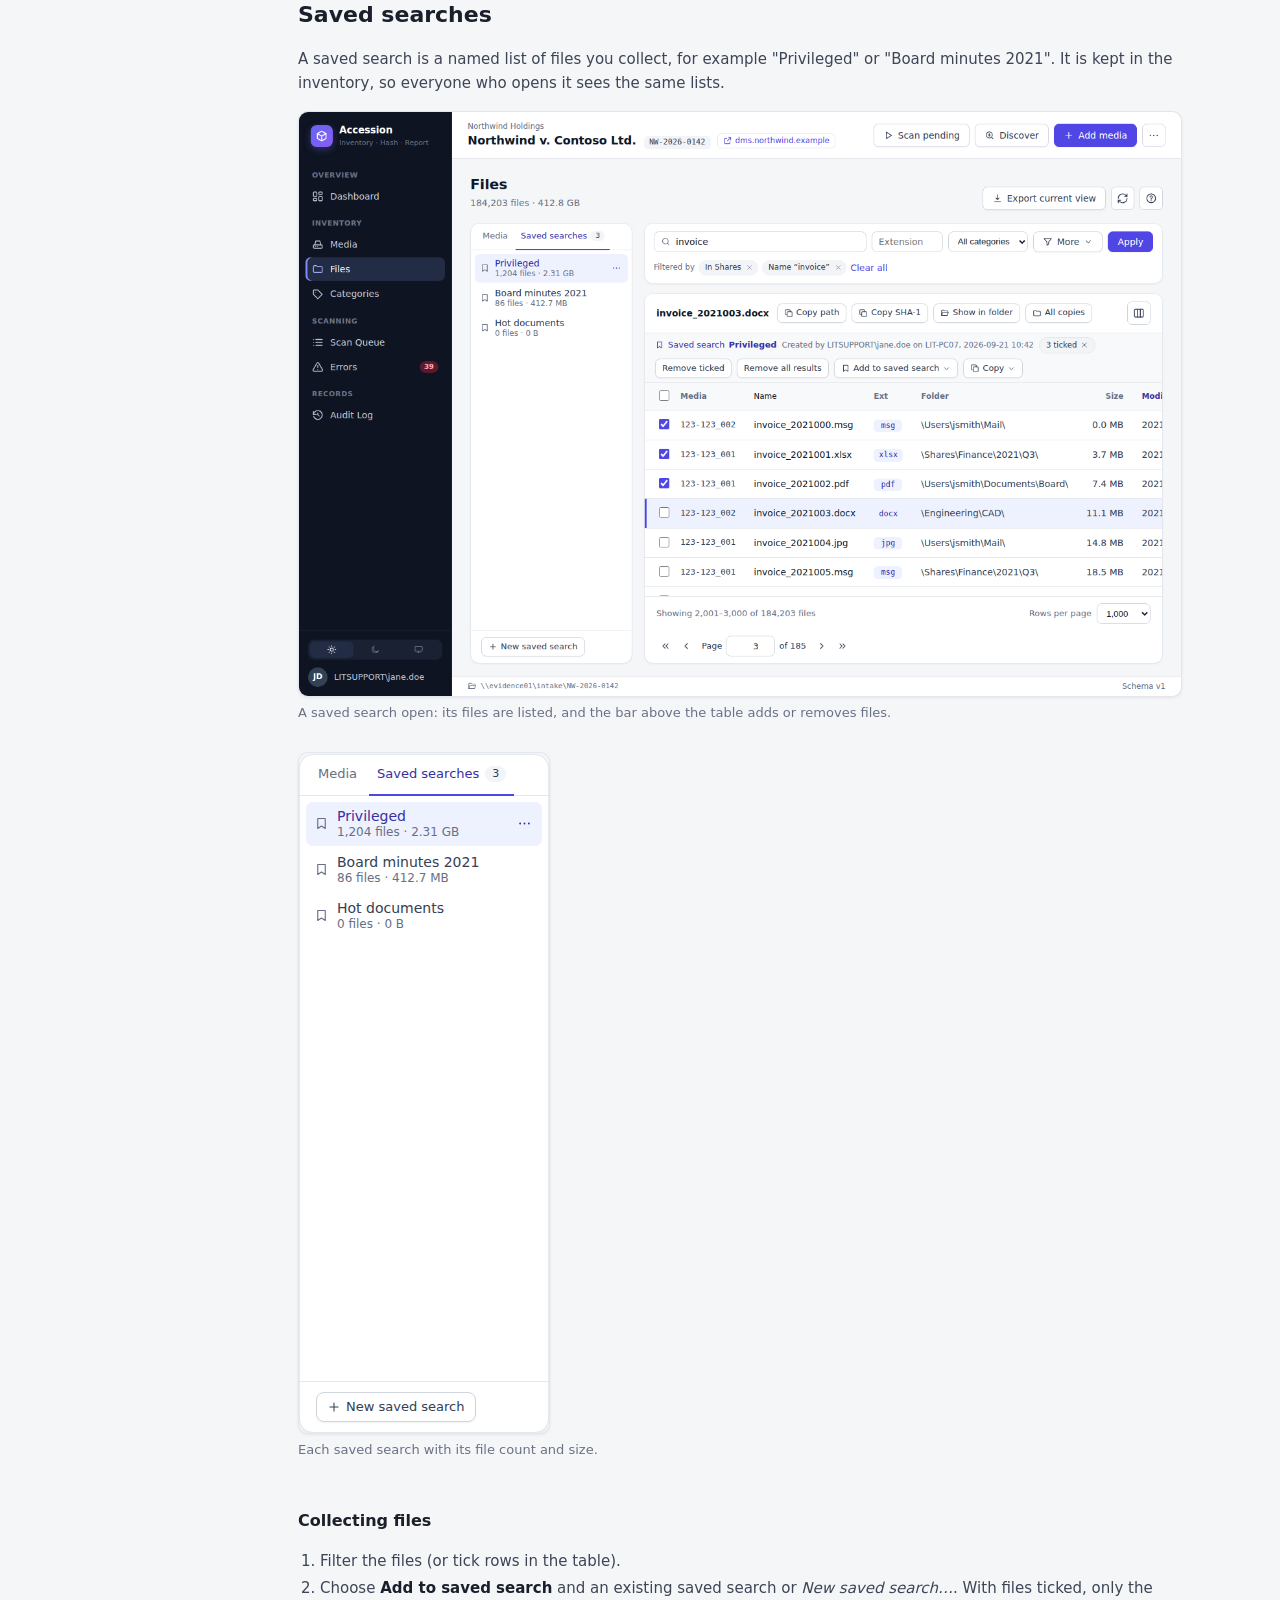
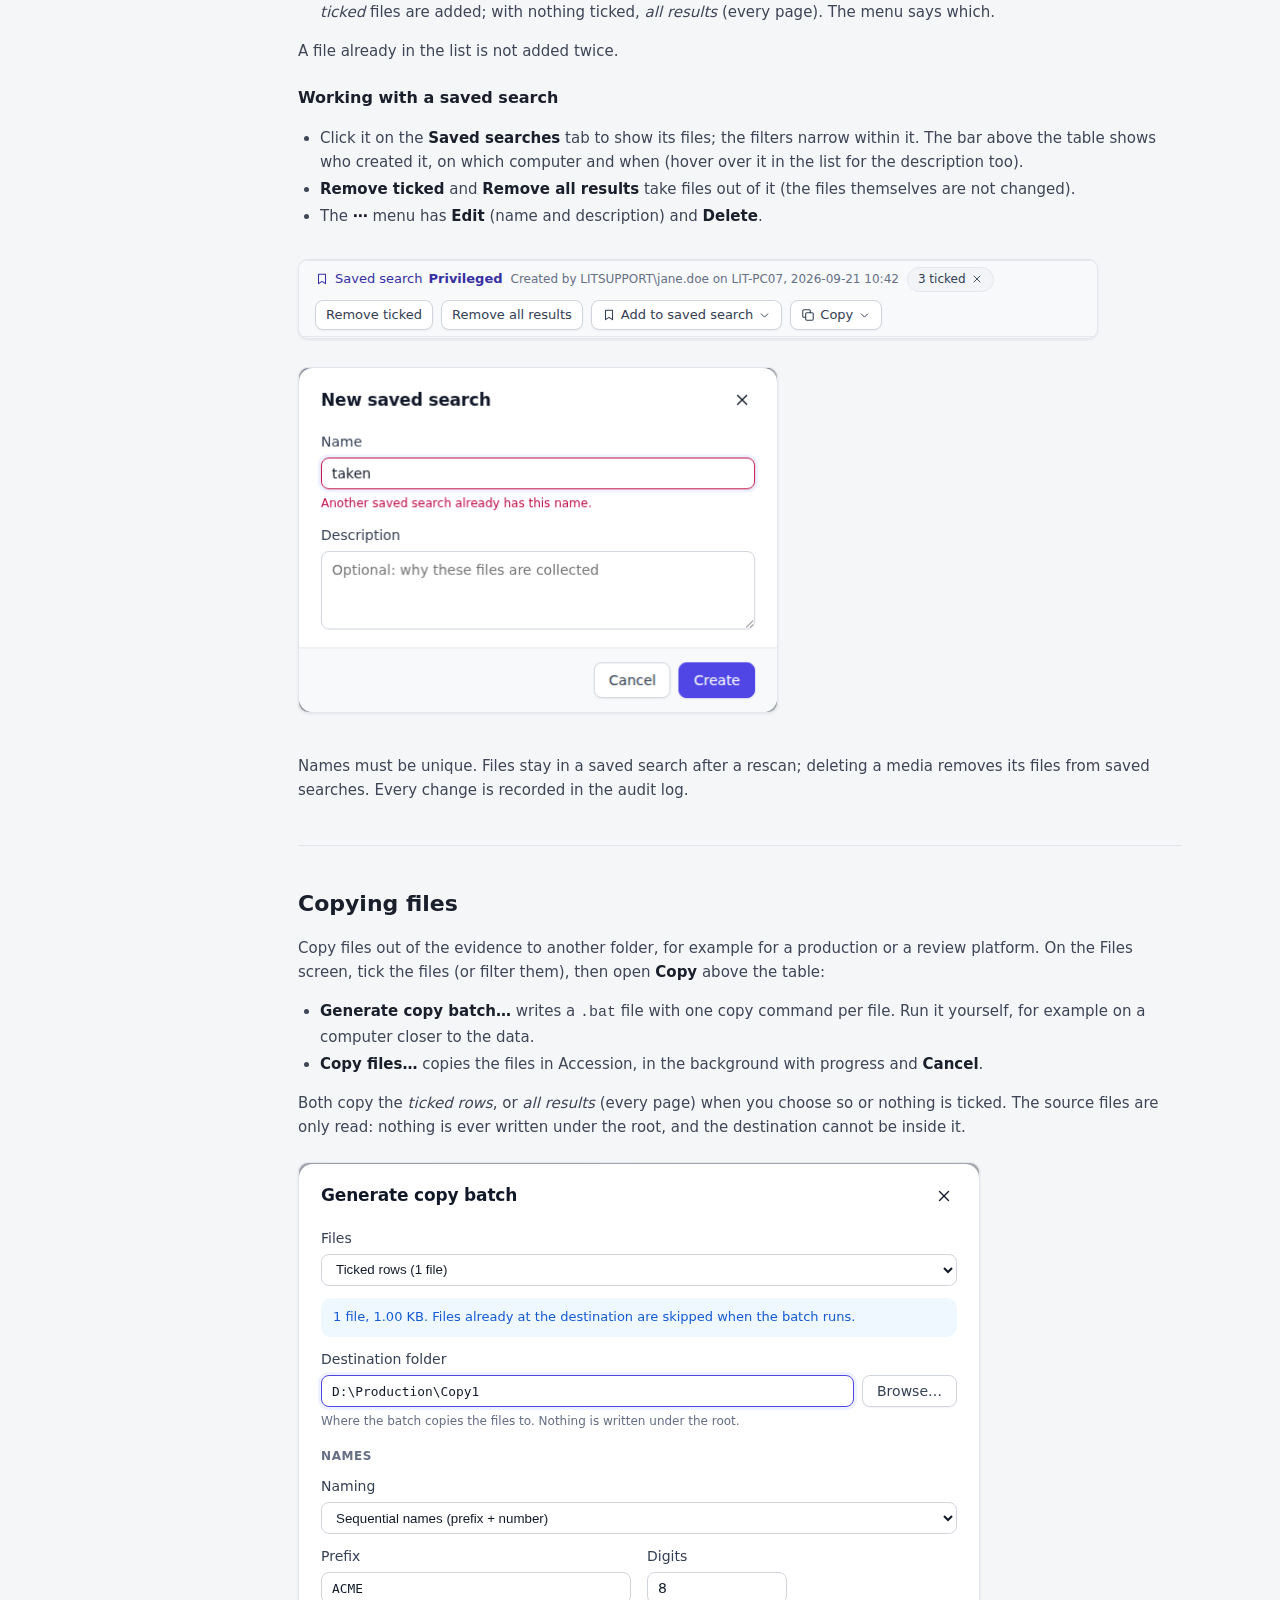
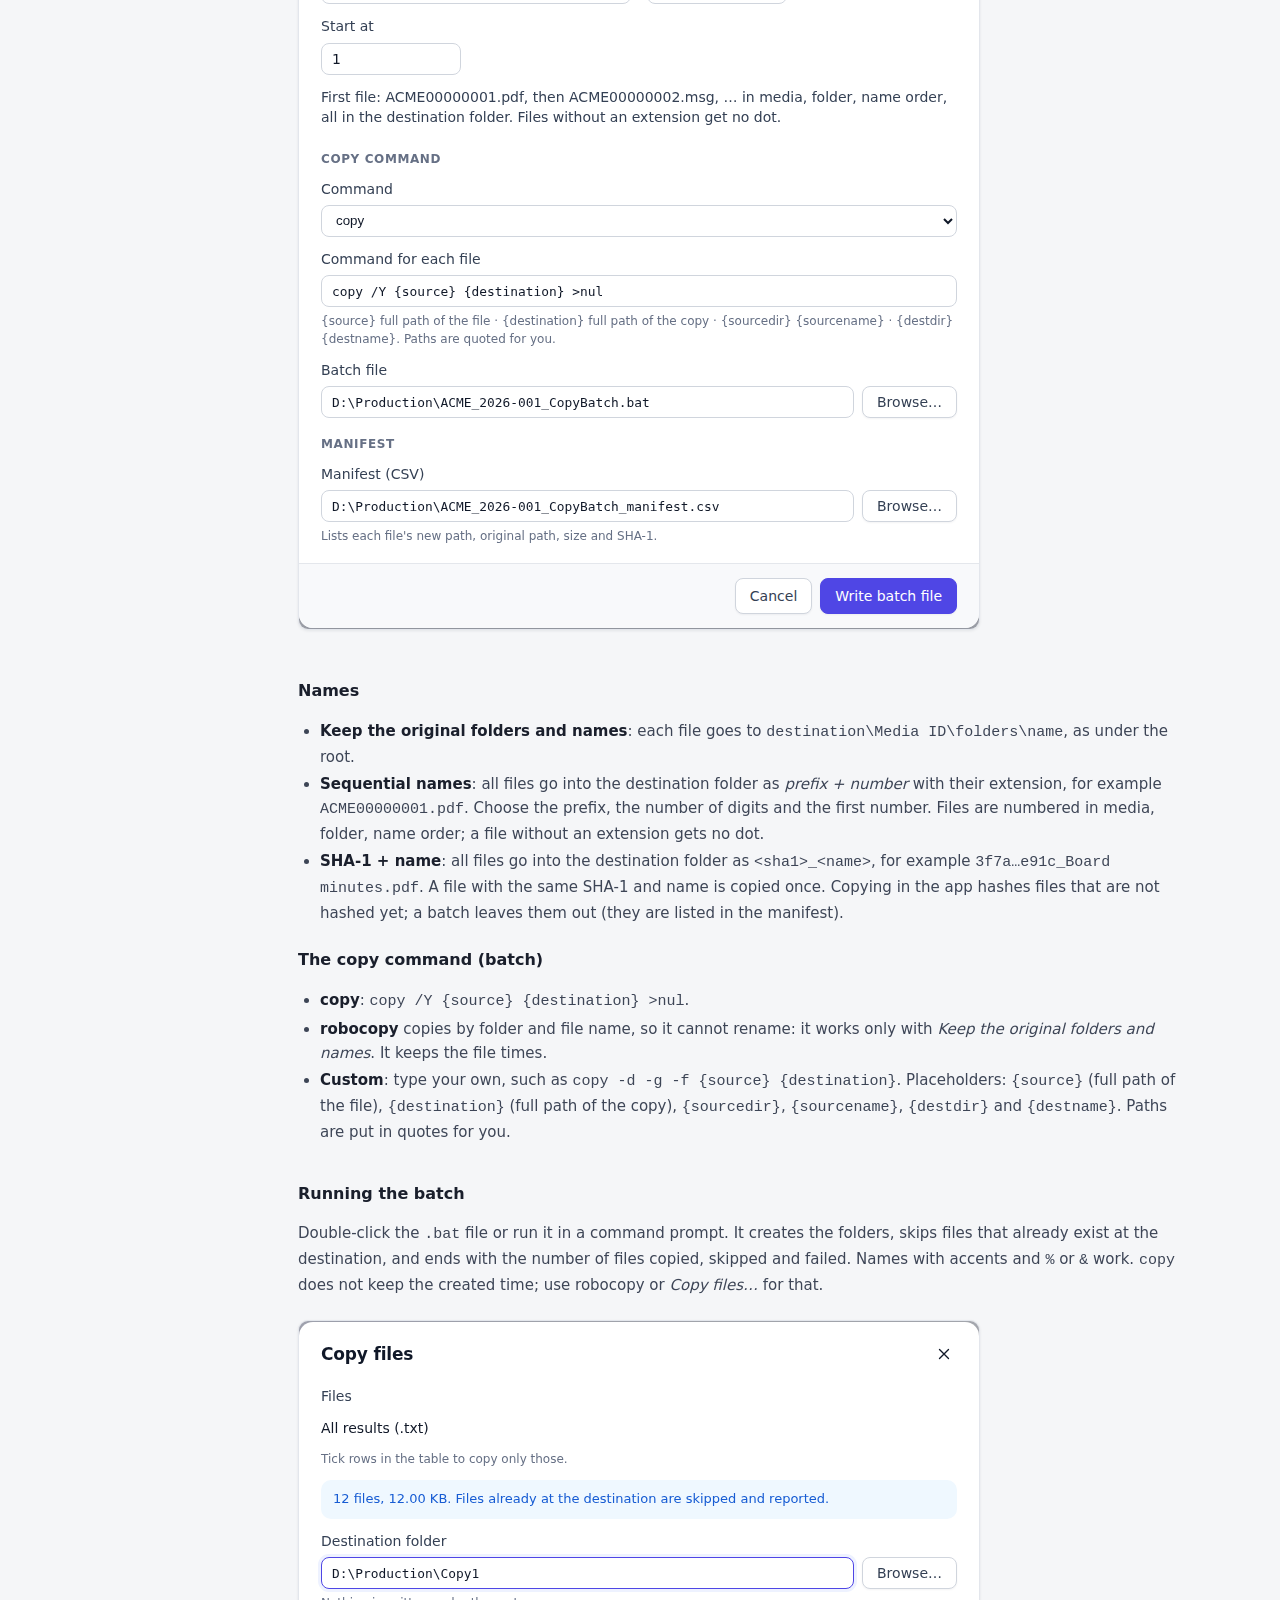
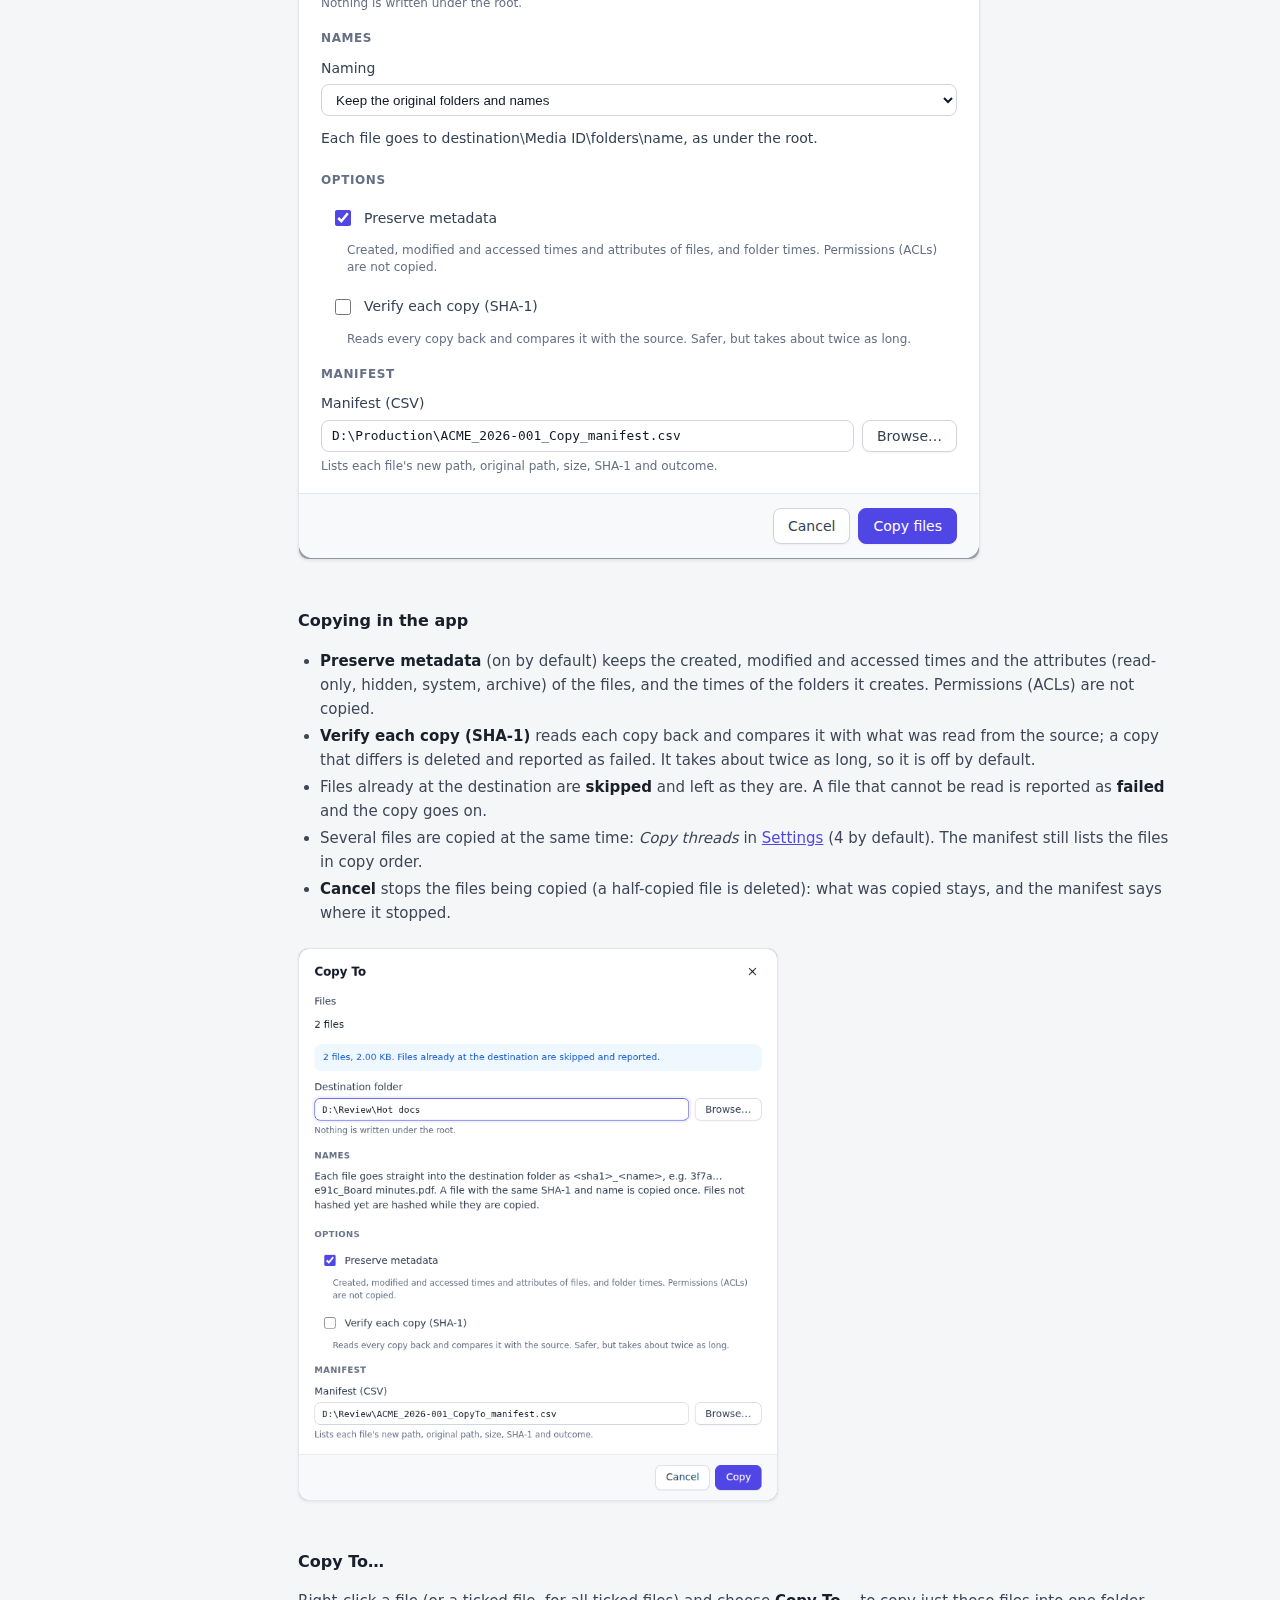
==== commit ff7a2e88: "Files: one "Add to saved search" list, ticked files or all results The menu listed the saved searche" ====
--- a/src/Accession.App/wwwroot/help/index.html
+++ b/src/Accession.App/wwwroot/help/index.html
@@ -208,8 +208,9 @@
                     <h3>Collecting files</h3>
                     <ol>
                         <li>Filter the files (or tick rows in the table).</li>
-                        <li>Choose <strong>Add to saved search</strong>: add <em>all results</em> (every page) or the <em>ticked</em> files, to
-                            an existing saved search or a <em>New saved search…</em>.</li>
+                        <li>Choose <strong>Add to saved search</strong> and an existing saved search or <em>New saved search…</em>. With files
+                            ticked, only the <em>ticked</em> files are added; with nothing ticked, <em>all results</em> (every page). The menu
+                            says which.</li>
                     </ol>
                     <p>A file already in the list is not added twice.</p>
                     <h3>Working with a saved search</h3>
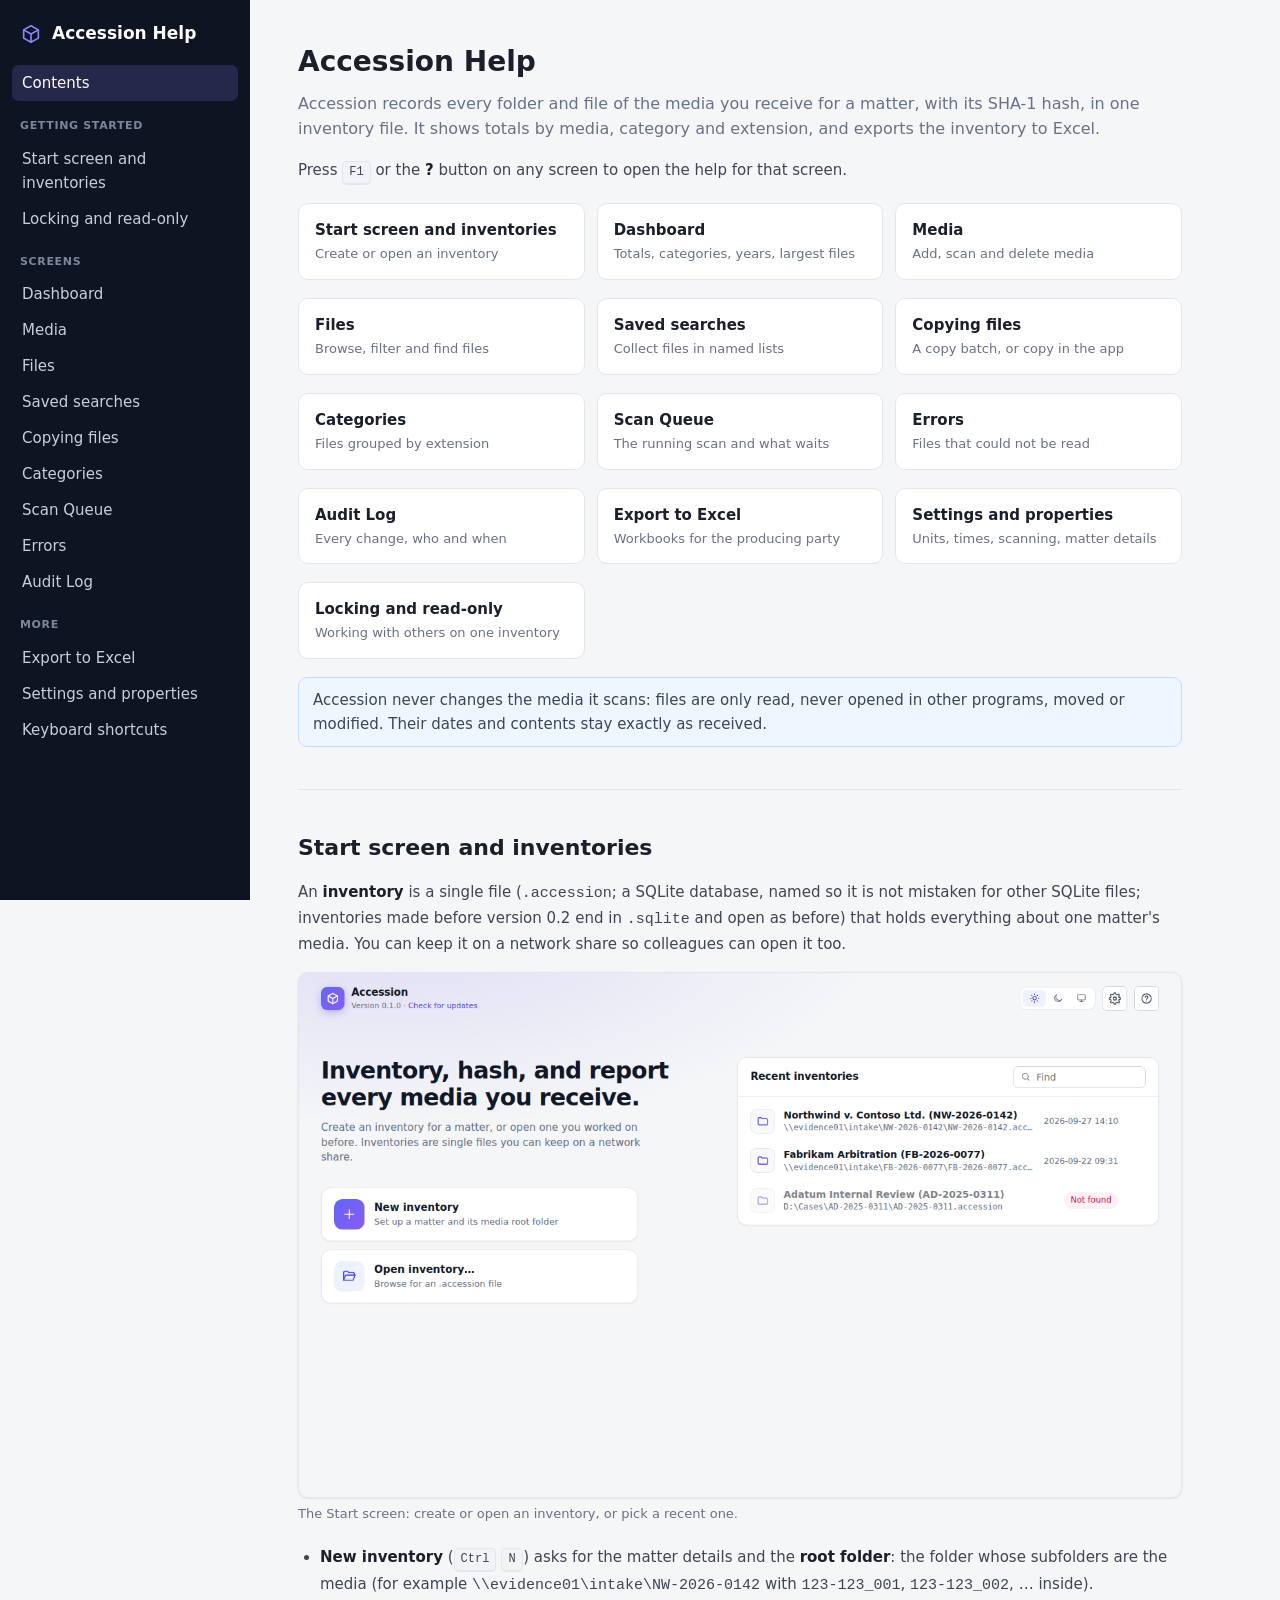
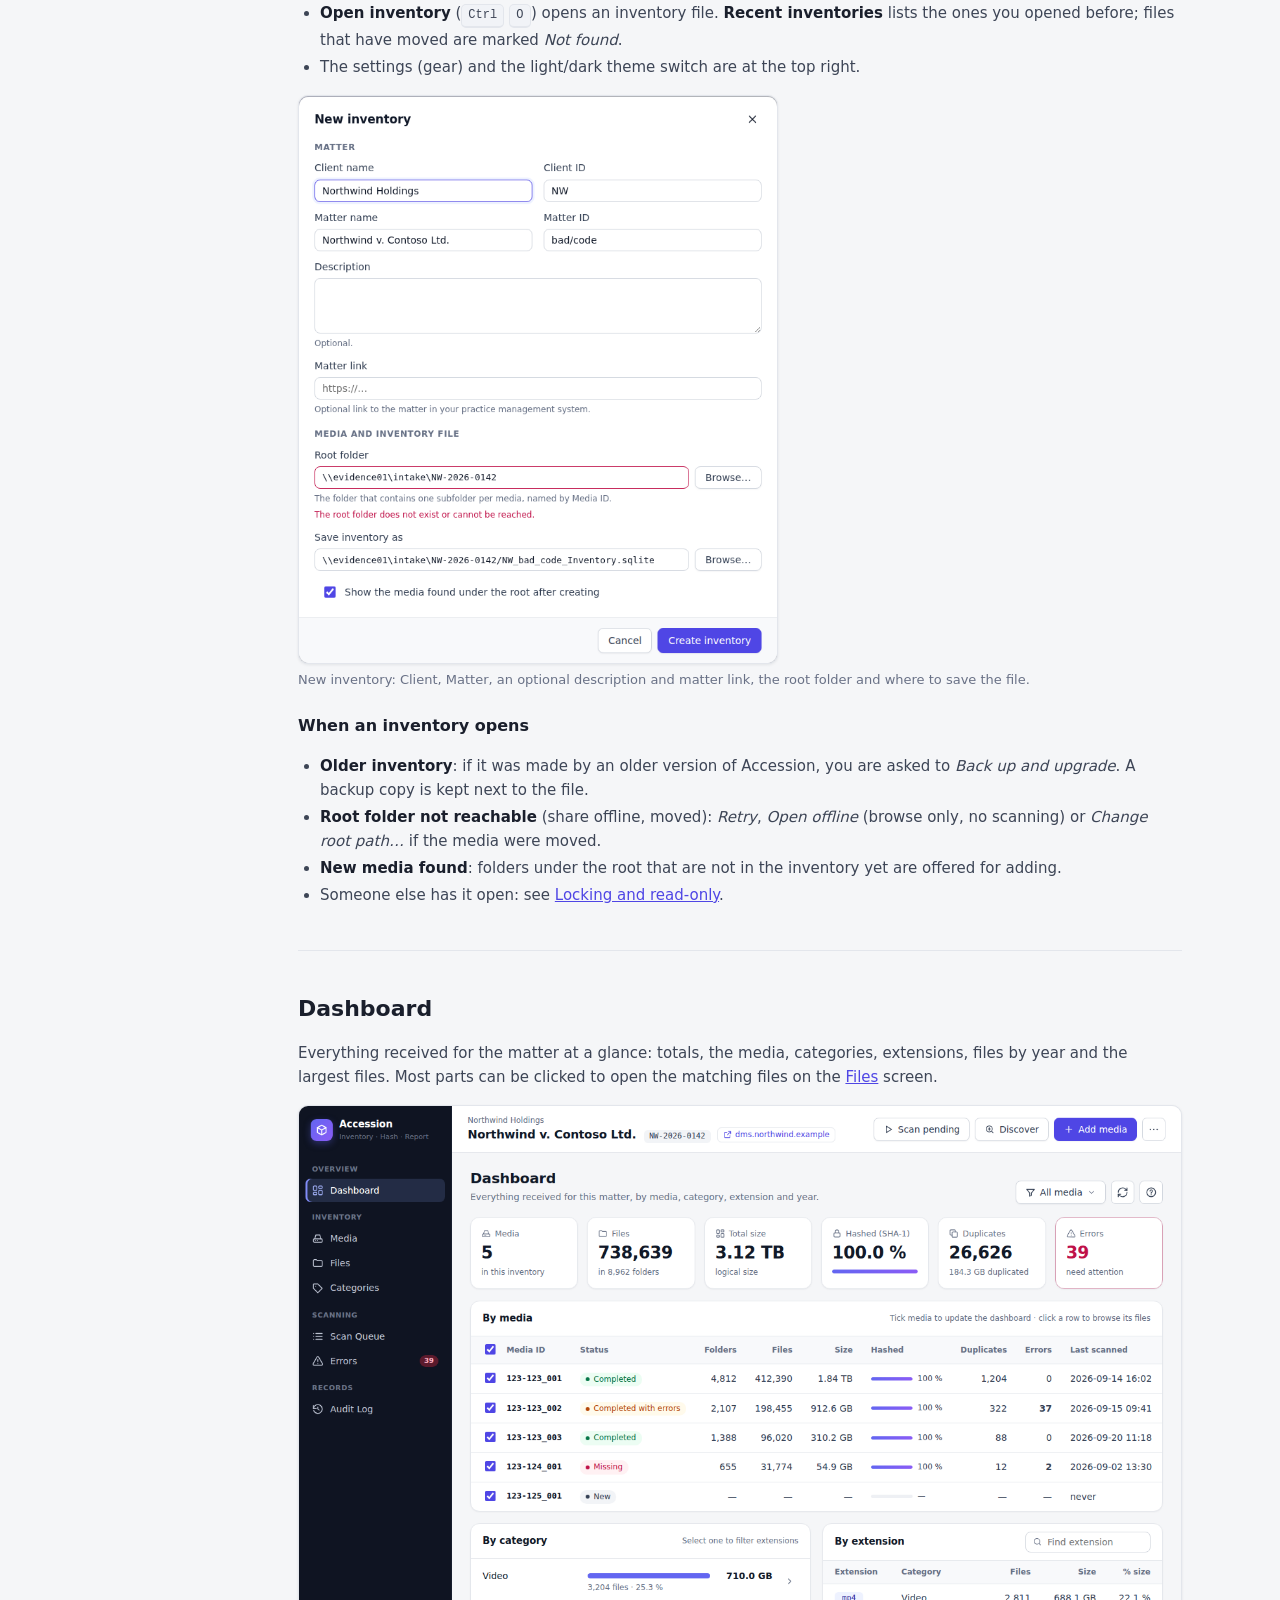
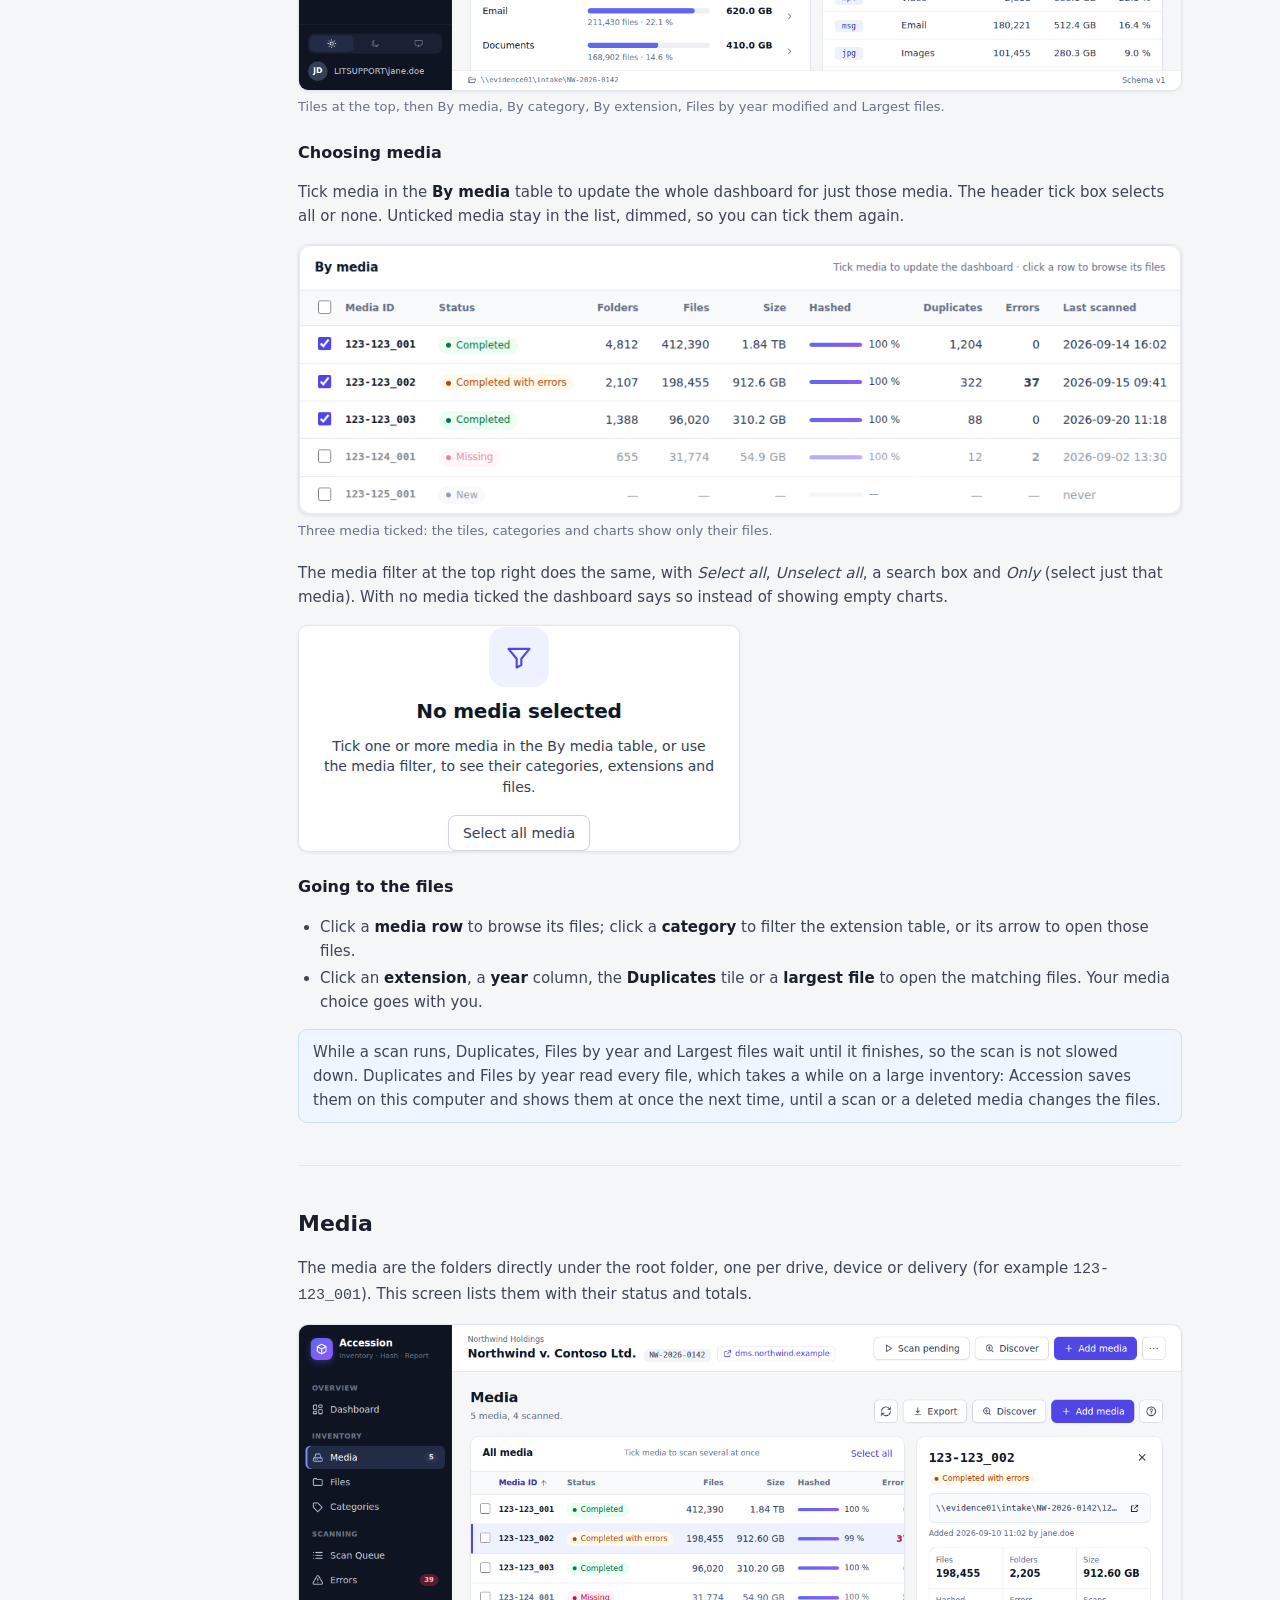
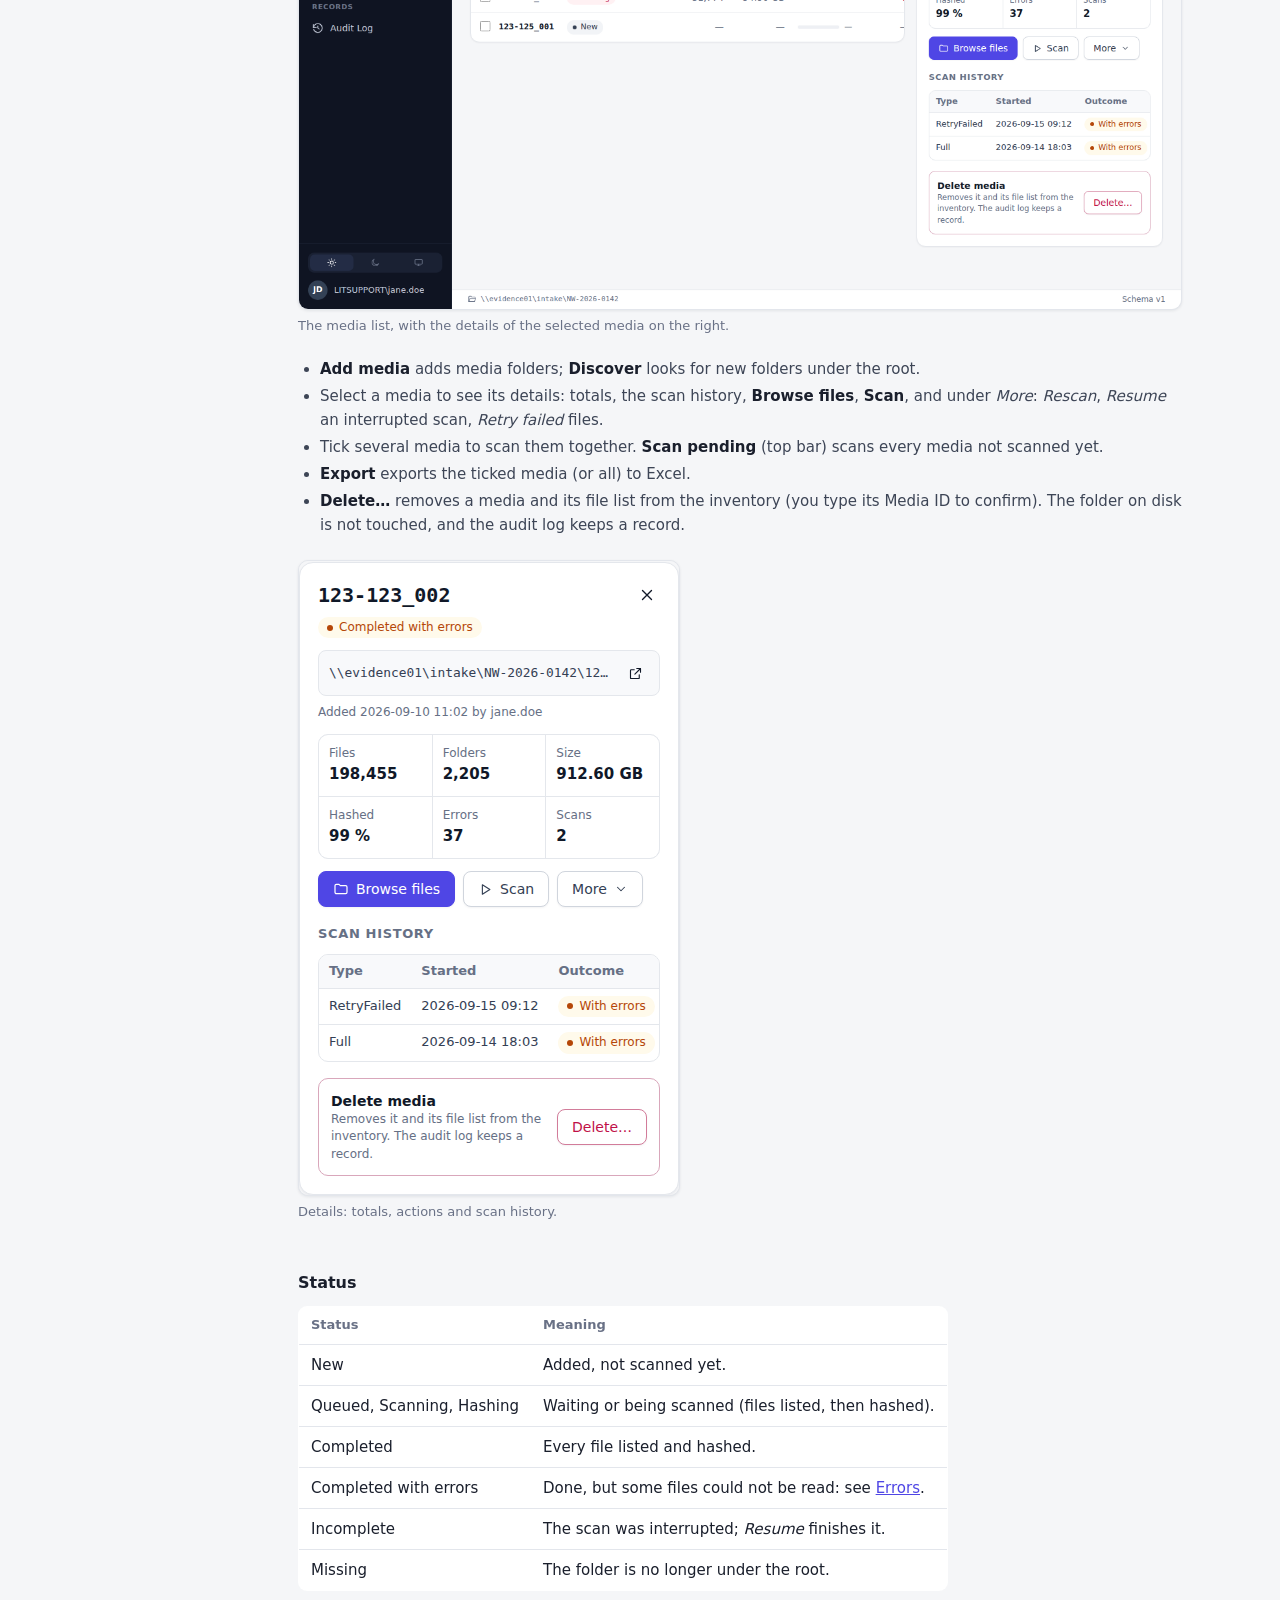
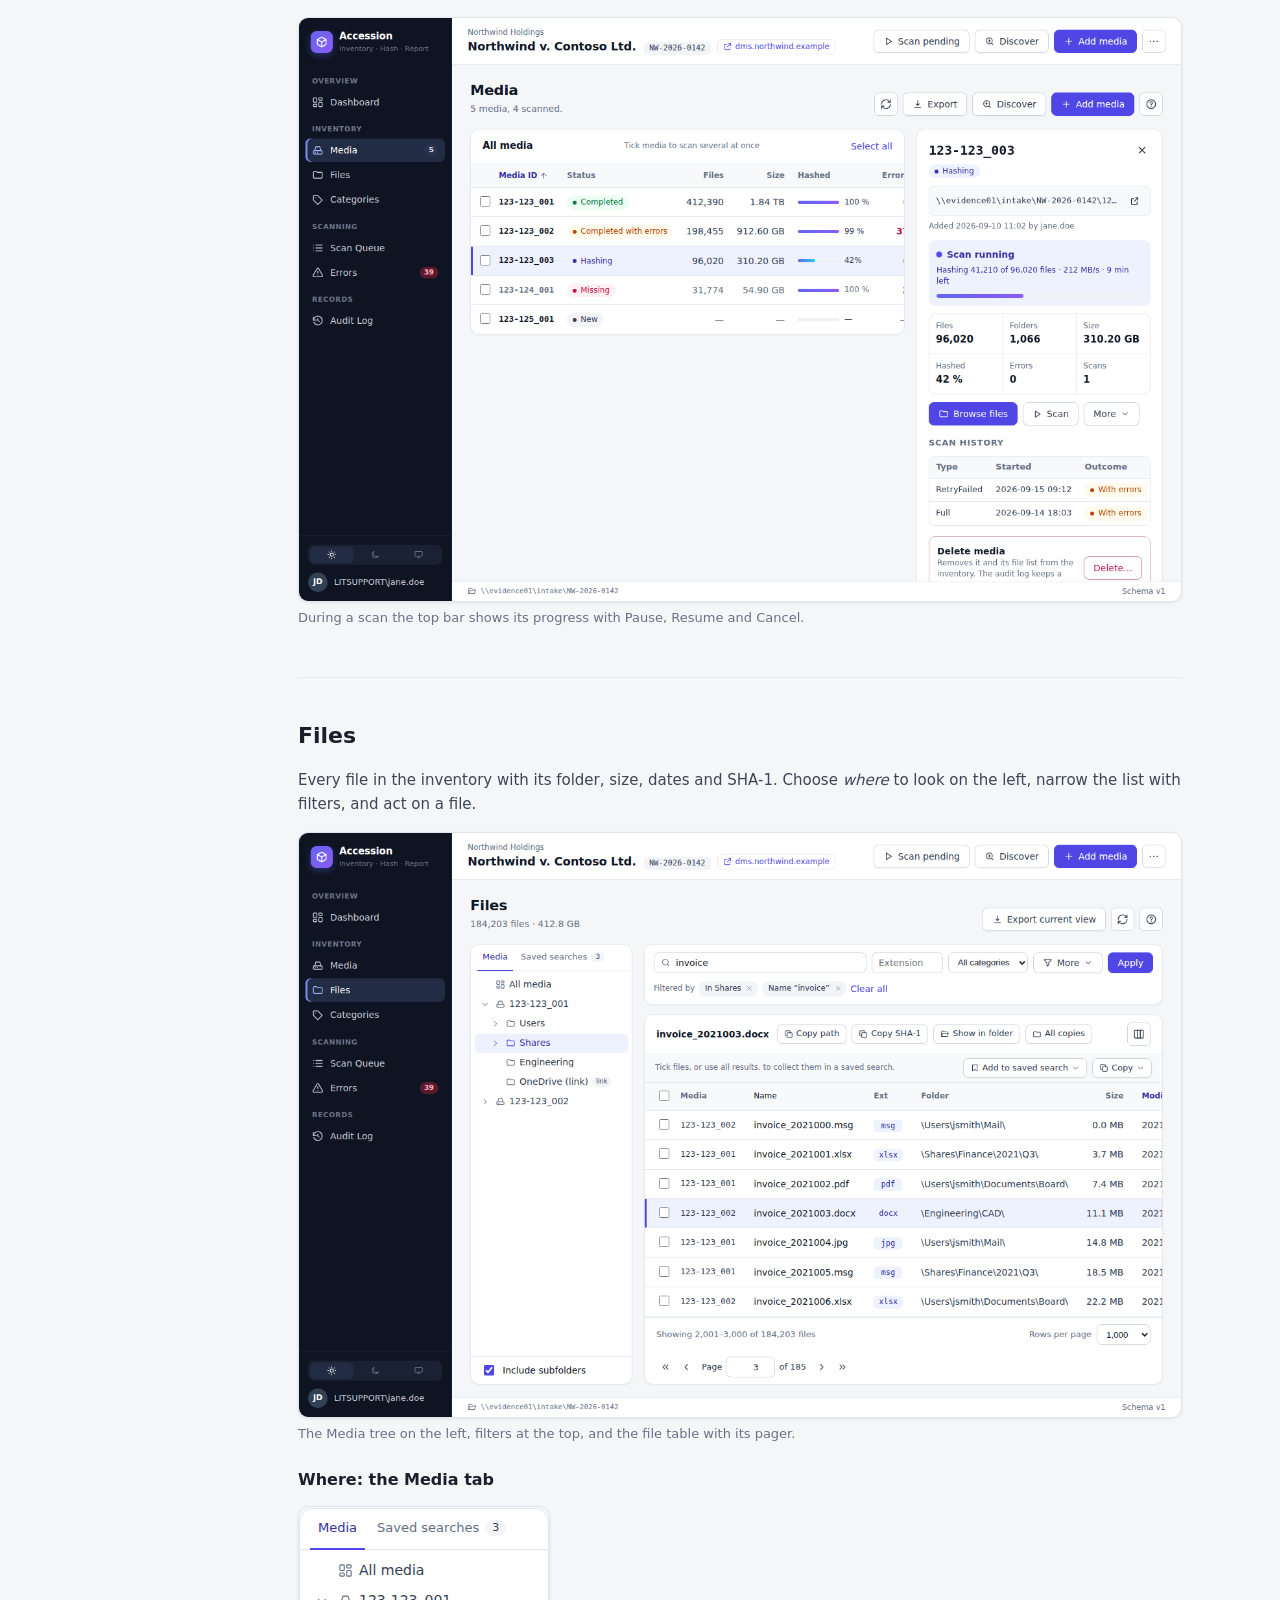
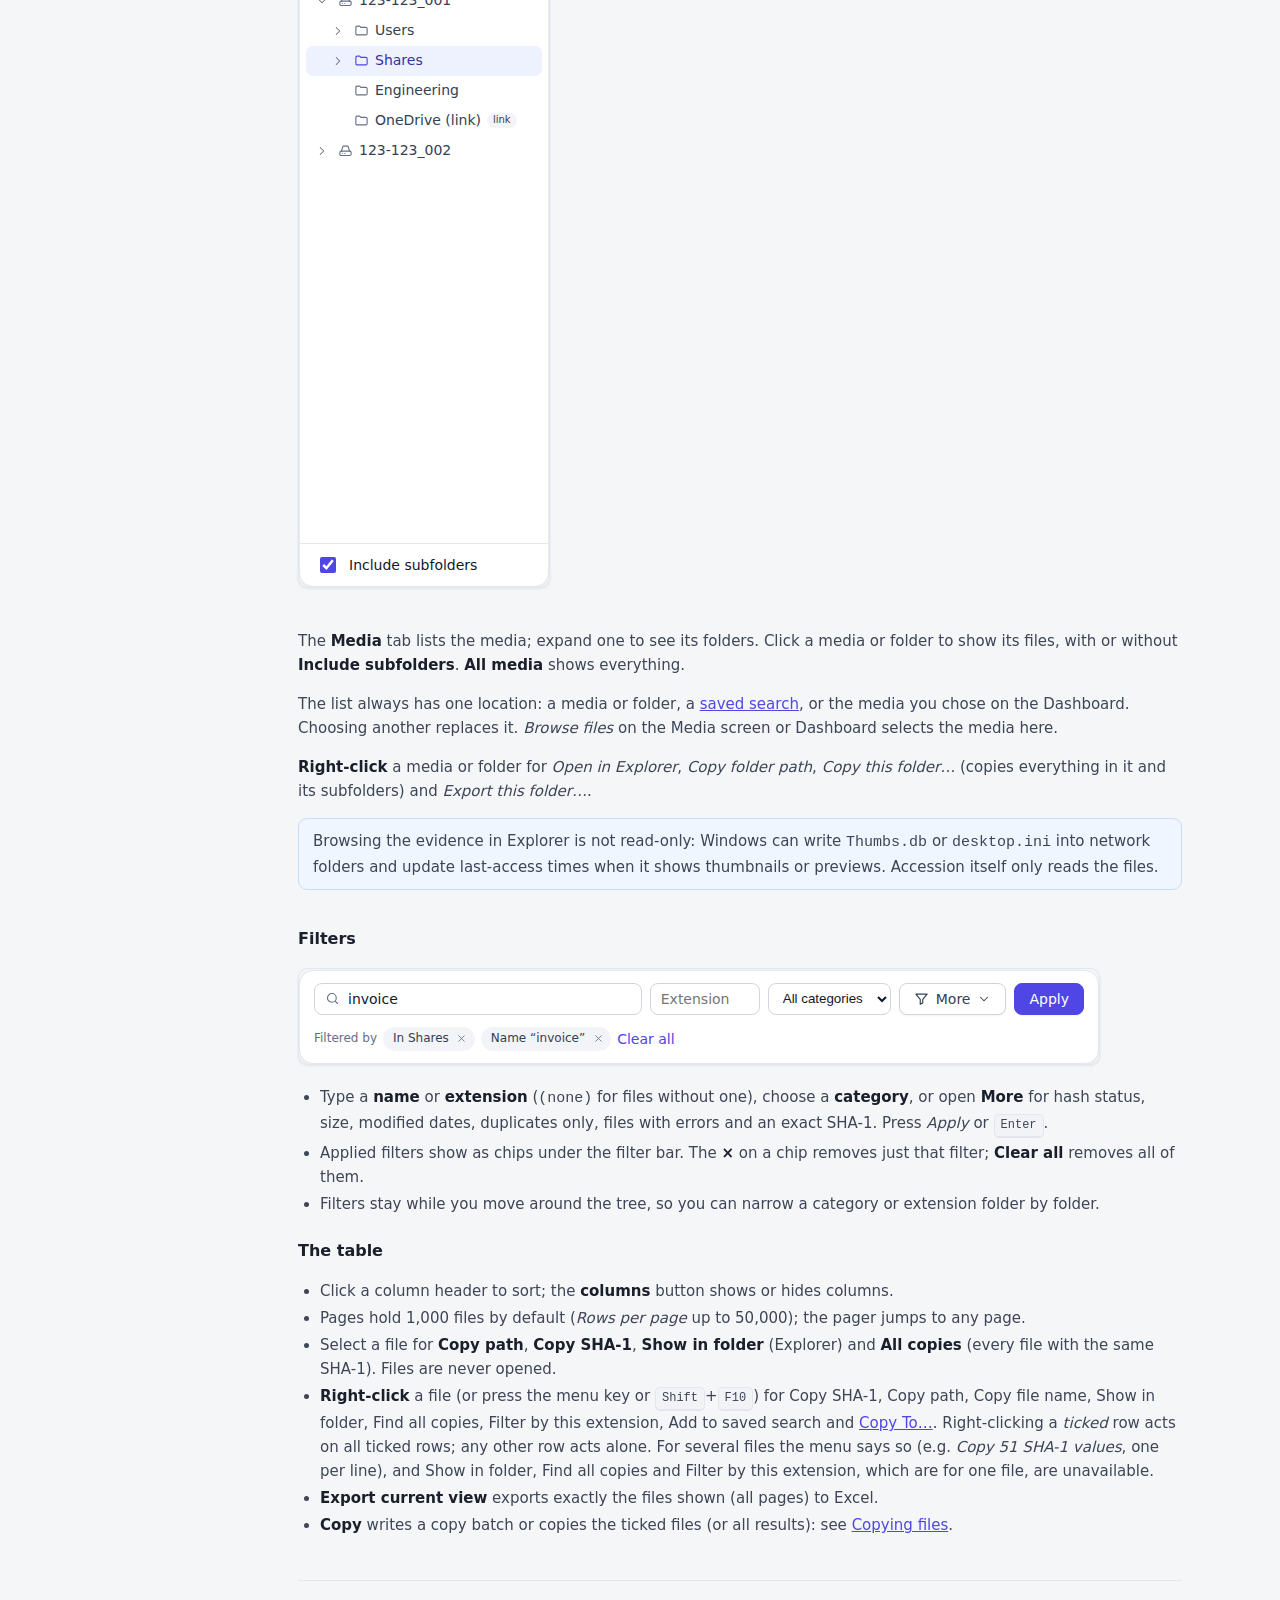
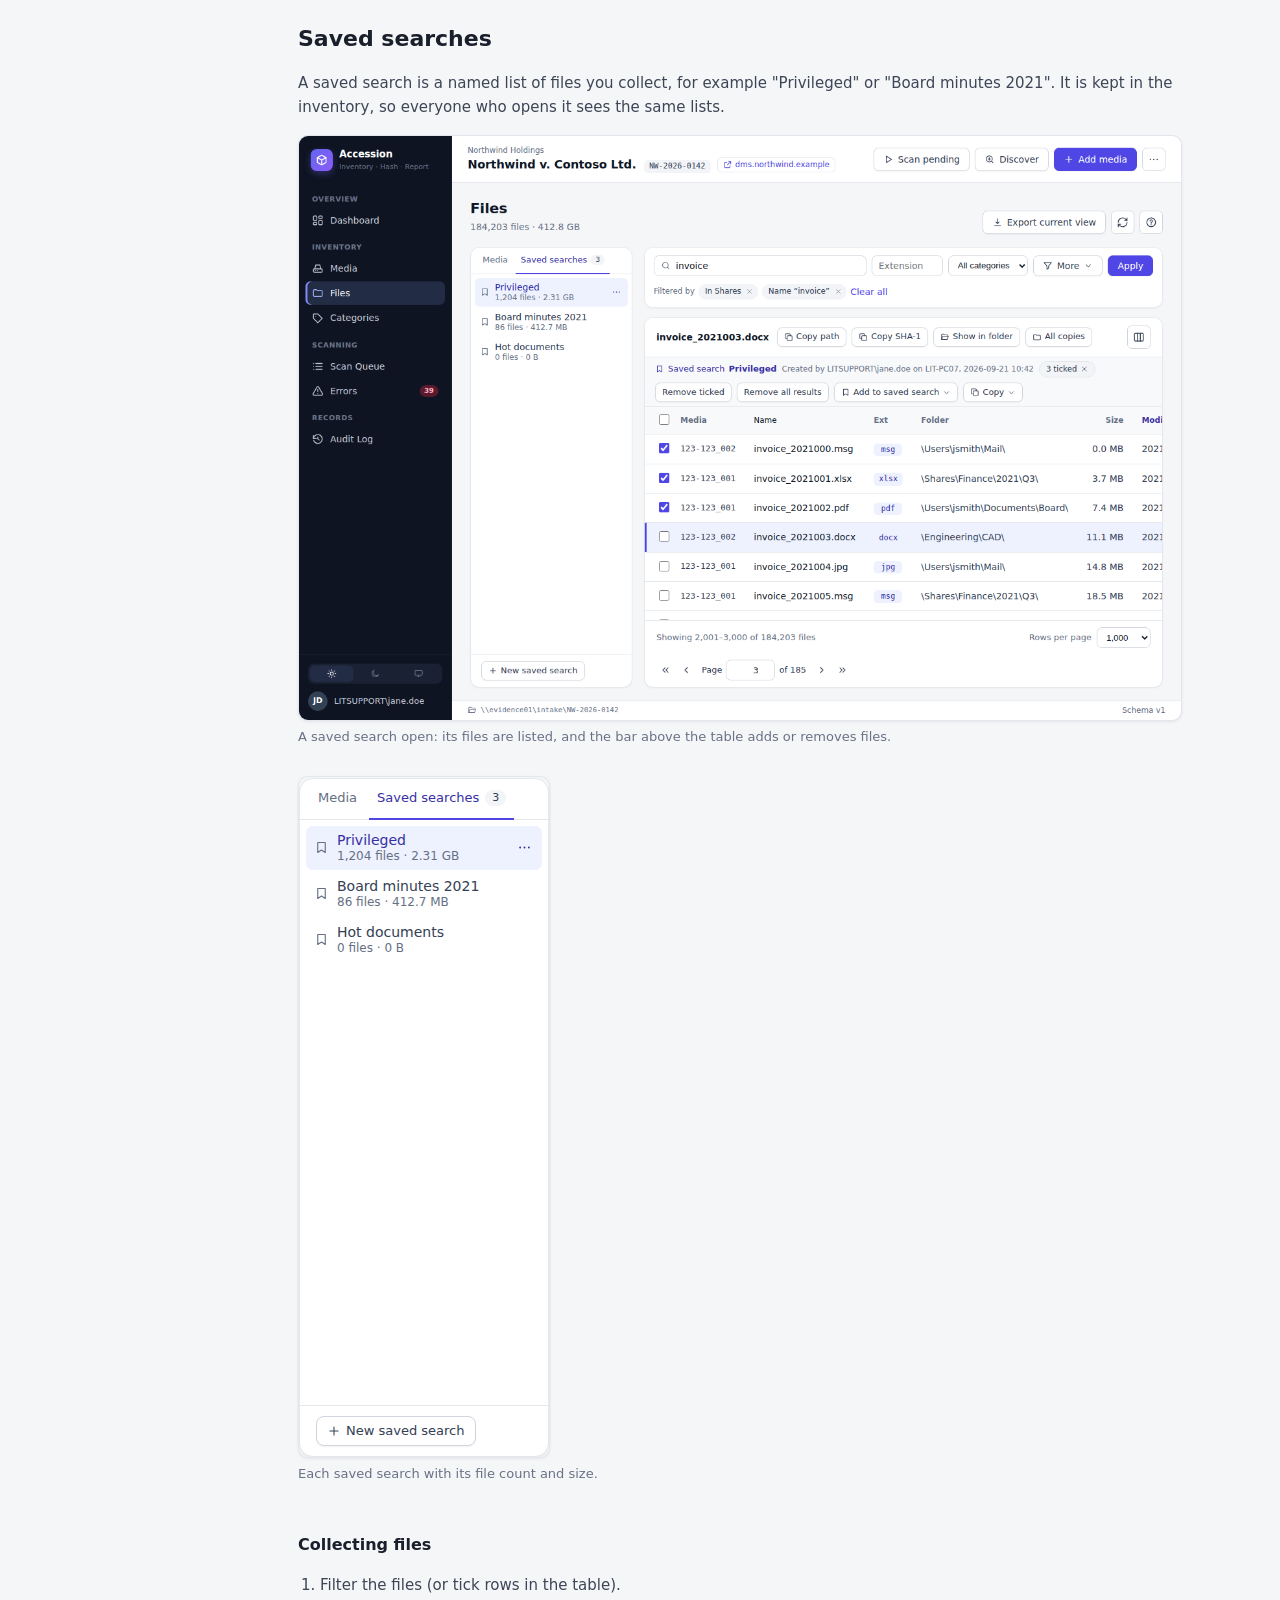
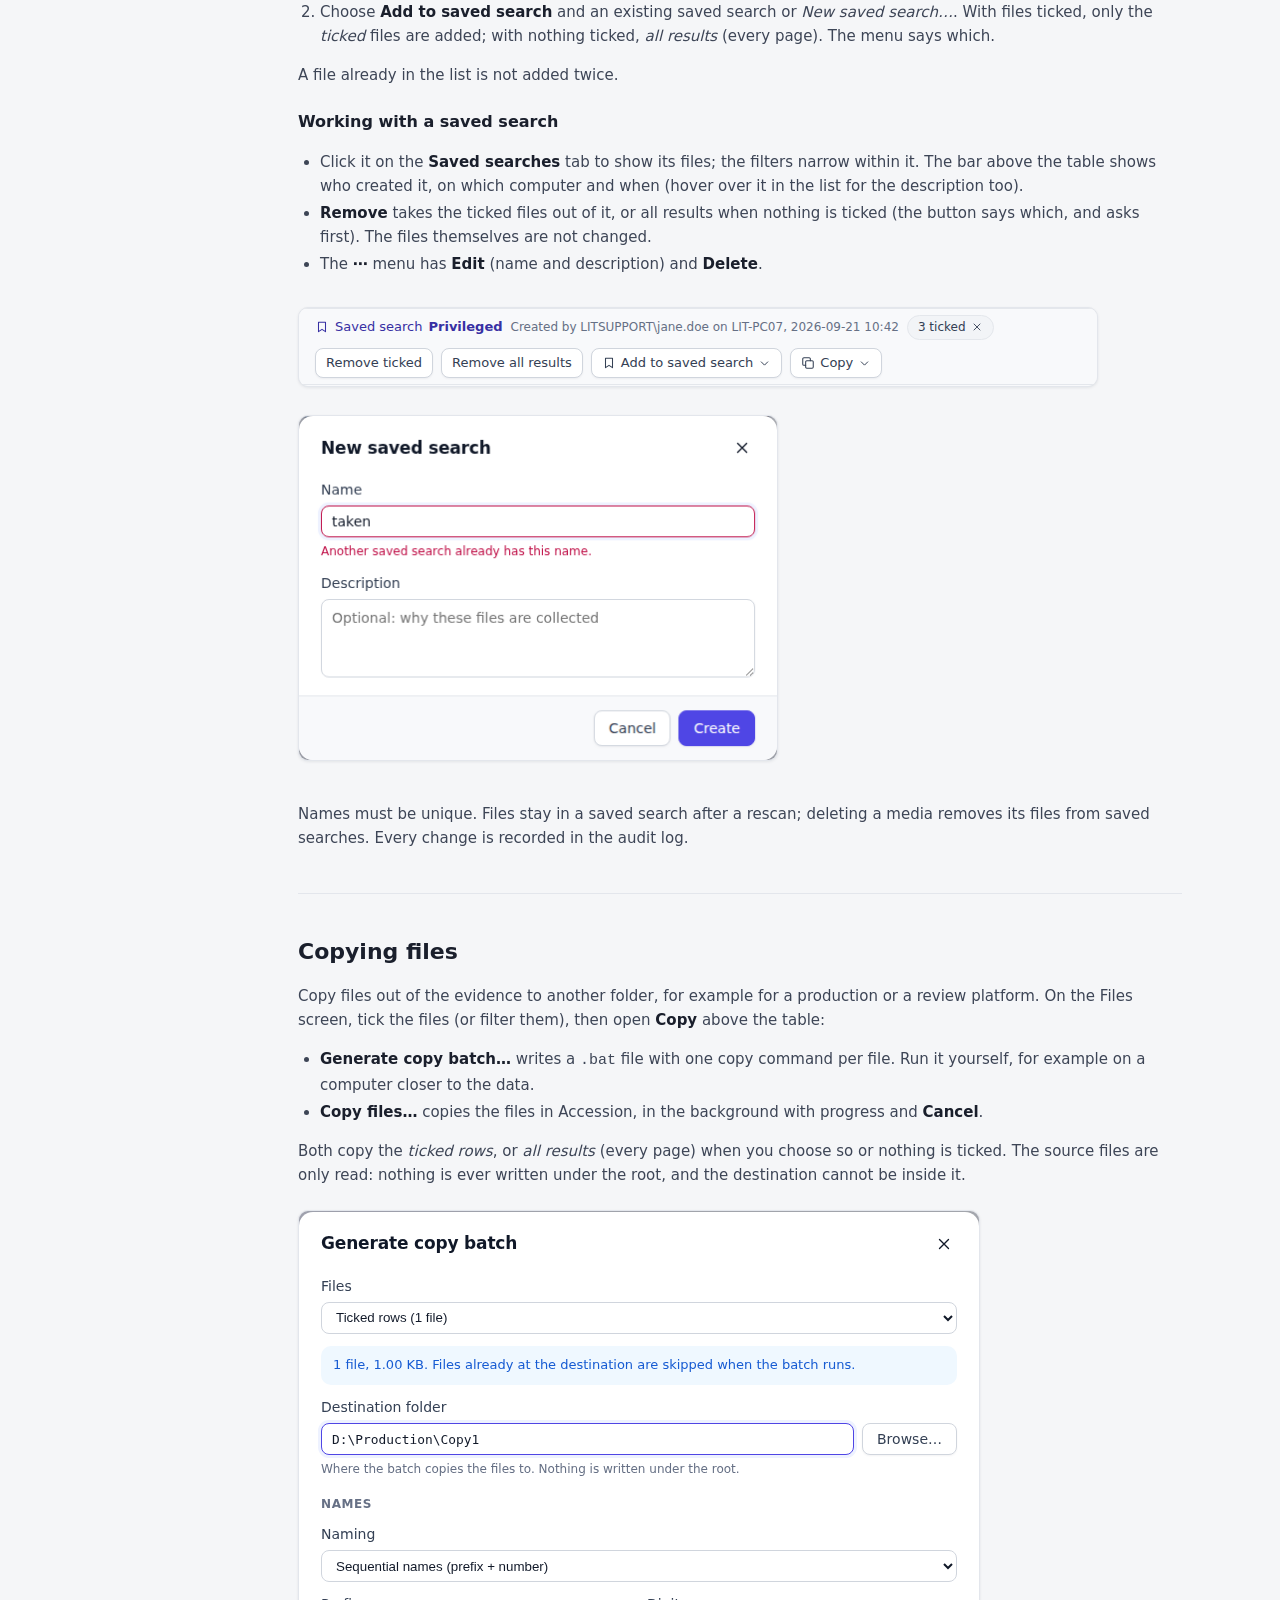
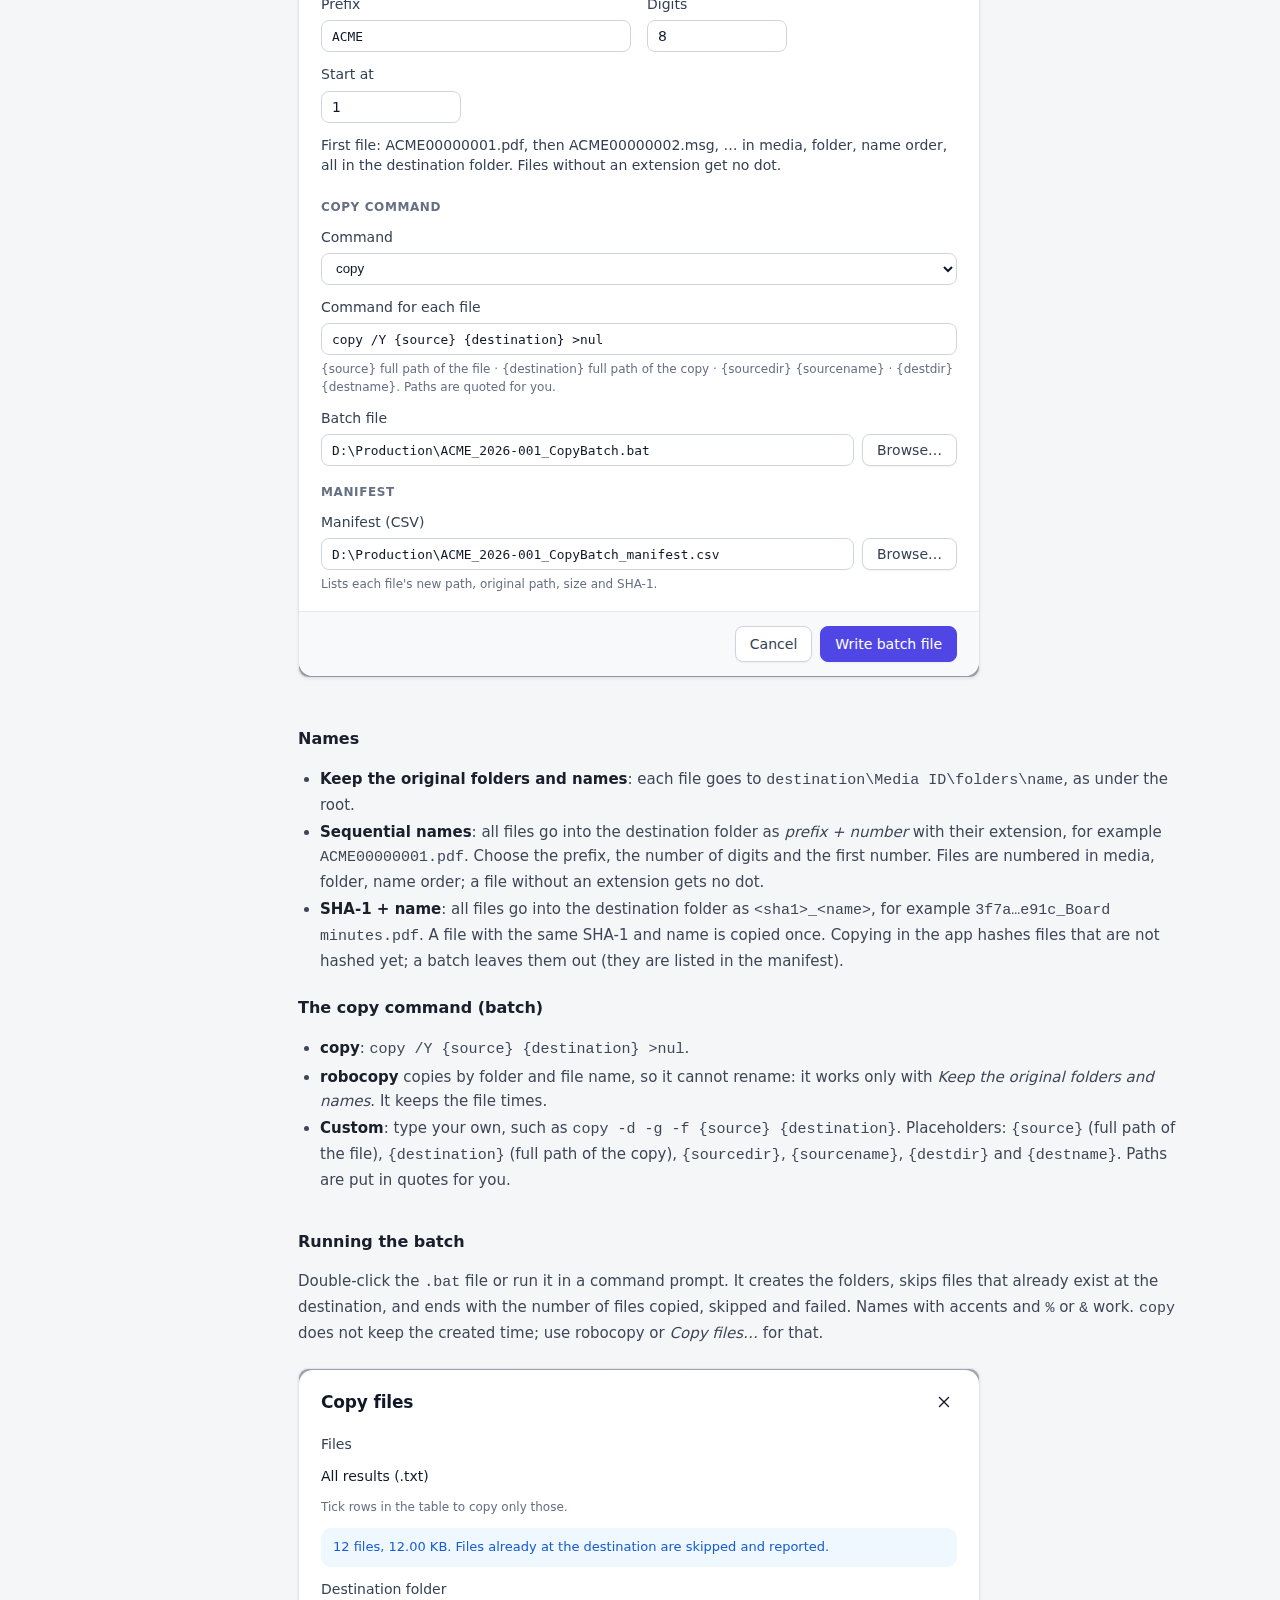
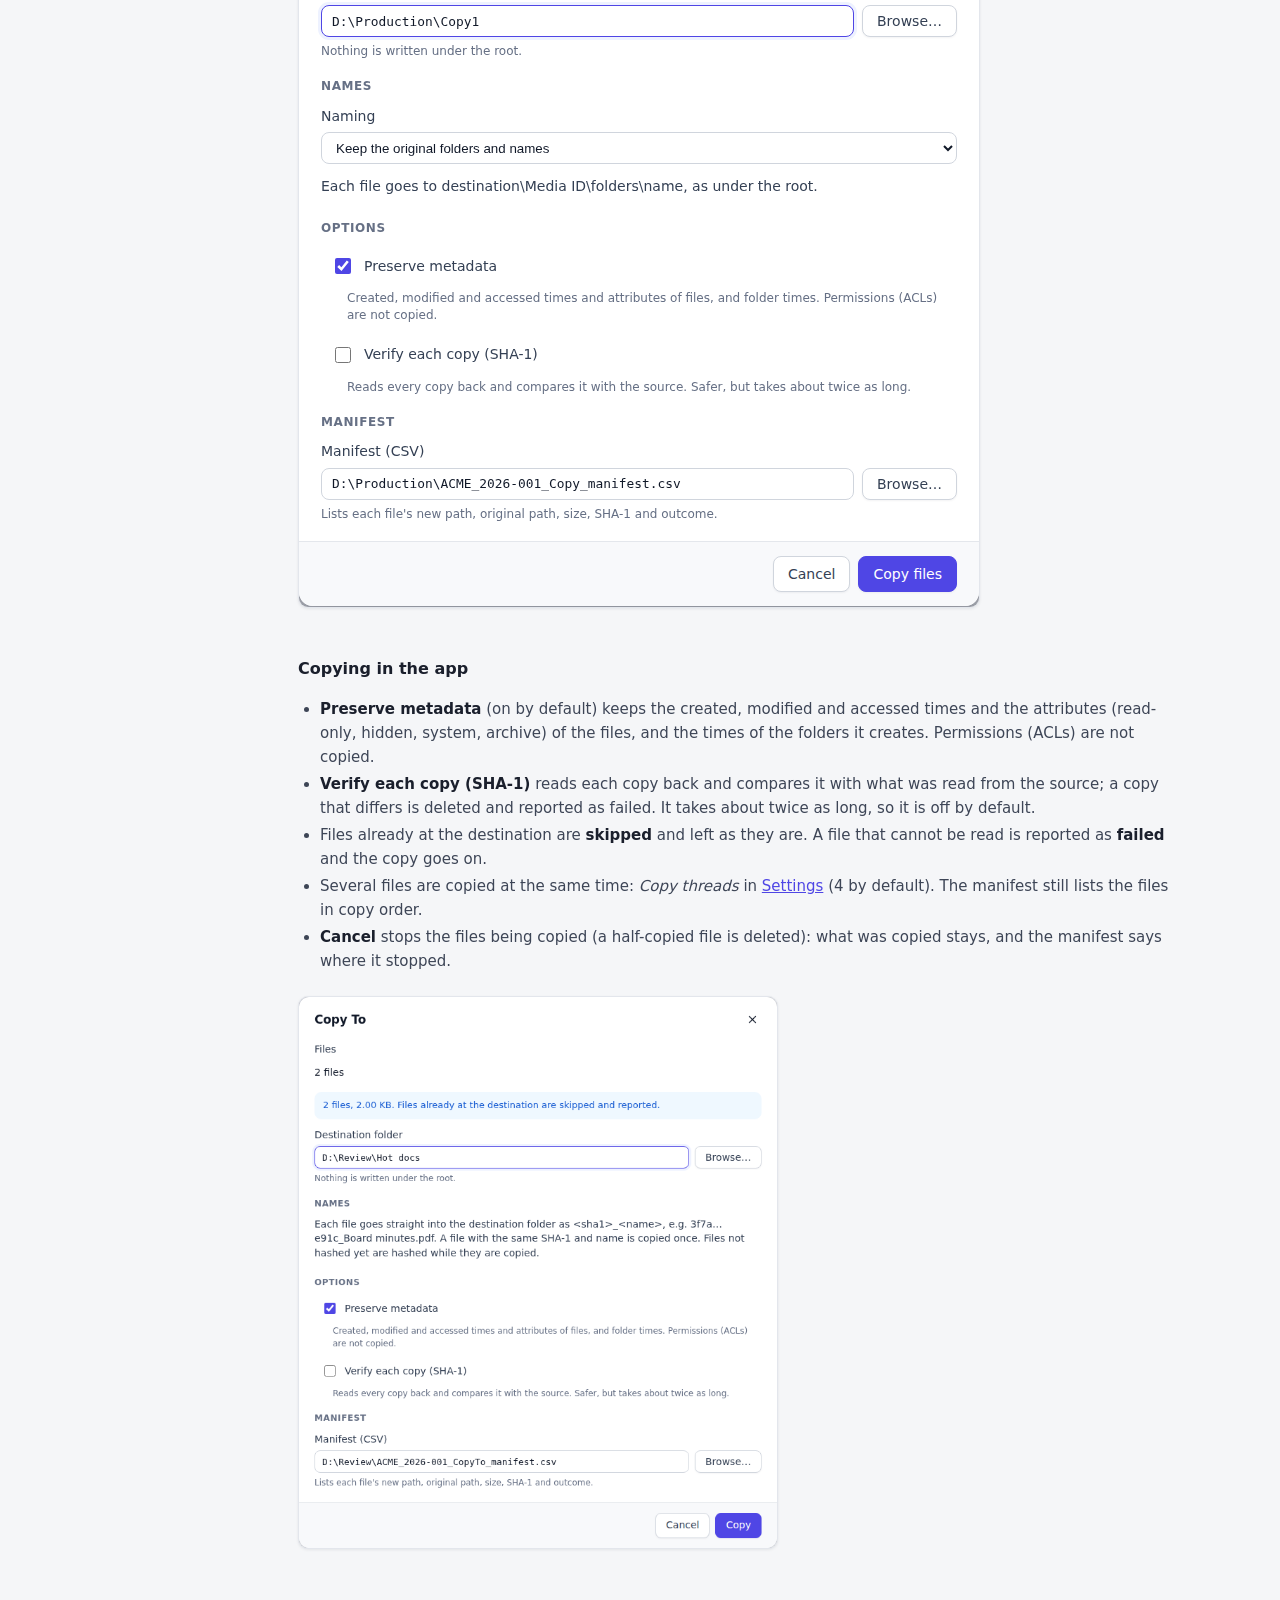
==== commit c5265c80: "Files: one Remove button, and a clearer menu for several ticked files Saved search bar: "Remove tick" ====
--- a/src/Accession.App/wwwroot/help/index.html
+++ b/src/Accession.App/wwwroot/help/index.html
@@ -189,7 +189,8 @@
                 <li><strong>Right-click</strong> a file (or press the menu key or <kbd>Shift</kbd>+<kbd>F10</kbd>) for Copy SHA-1, Copy path,
                     Copy file name, Show in folder, Find all copies, Filter by this extension, Add to saved search and
                     <a href="#copy">Copy To…</a>. Right-clicking a <em>ticked</em> row acts on all ticked rows; any other row acts alone.
-                    Several SHA-1s, paths or names are copied one per line.</li>
+                    For several files the menu says so (e.g. <em>Copy 51 SHA-1 values</em>, one per line), and Show in folder, Find all copies
+                    and Filter by this extension, which are for one file, are unavailable.</li>
                 <li><strong>Export current view</strong> exports exactly the files shown (all pages) to Excel.</li>
                 <li><strong>Copy</strong> writes a copy batch or copies the ticked files (or all results): see <a href="#copy">Copying files</a>.</li>
             </ul>
@@ -217,8 +218,8 @@
                     <ul>
                         <li>Click it on the <strong>Saved searches</strong> tab to show its files; the filters narrow within it. The bar above
                             the table shows who created it, on which computer and when (hover over it in the list for the description too).</li>
-                        <li><strong>Remove ticked</strong> and <strong>Remove all results</strong> take files out of it (the files themselves
-                            are not changed).</li>
+                        <li><strong>Remove</strong> takes the ticked files out of it, or all results when nothing is ticked (the button says
+                            which, and asks first). The files themselves are not changed.</li>
                         <li>The <strong>⋯</strong> menu has <strong>Edit</strong> (name and description) and <strong>Delete</strong>.</li>
                     </ul>
                 </div>
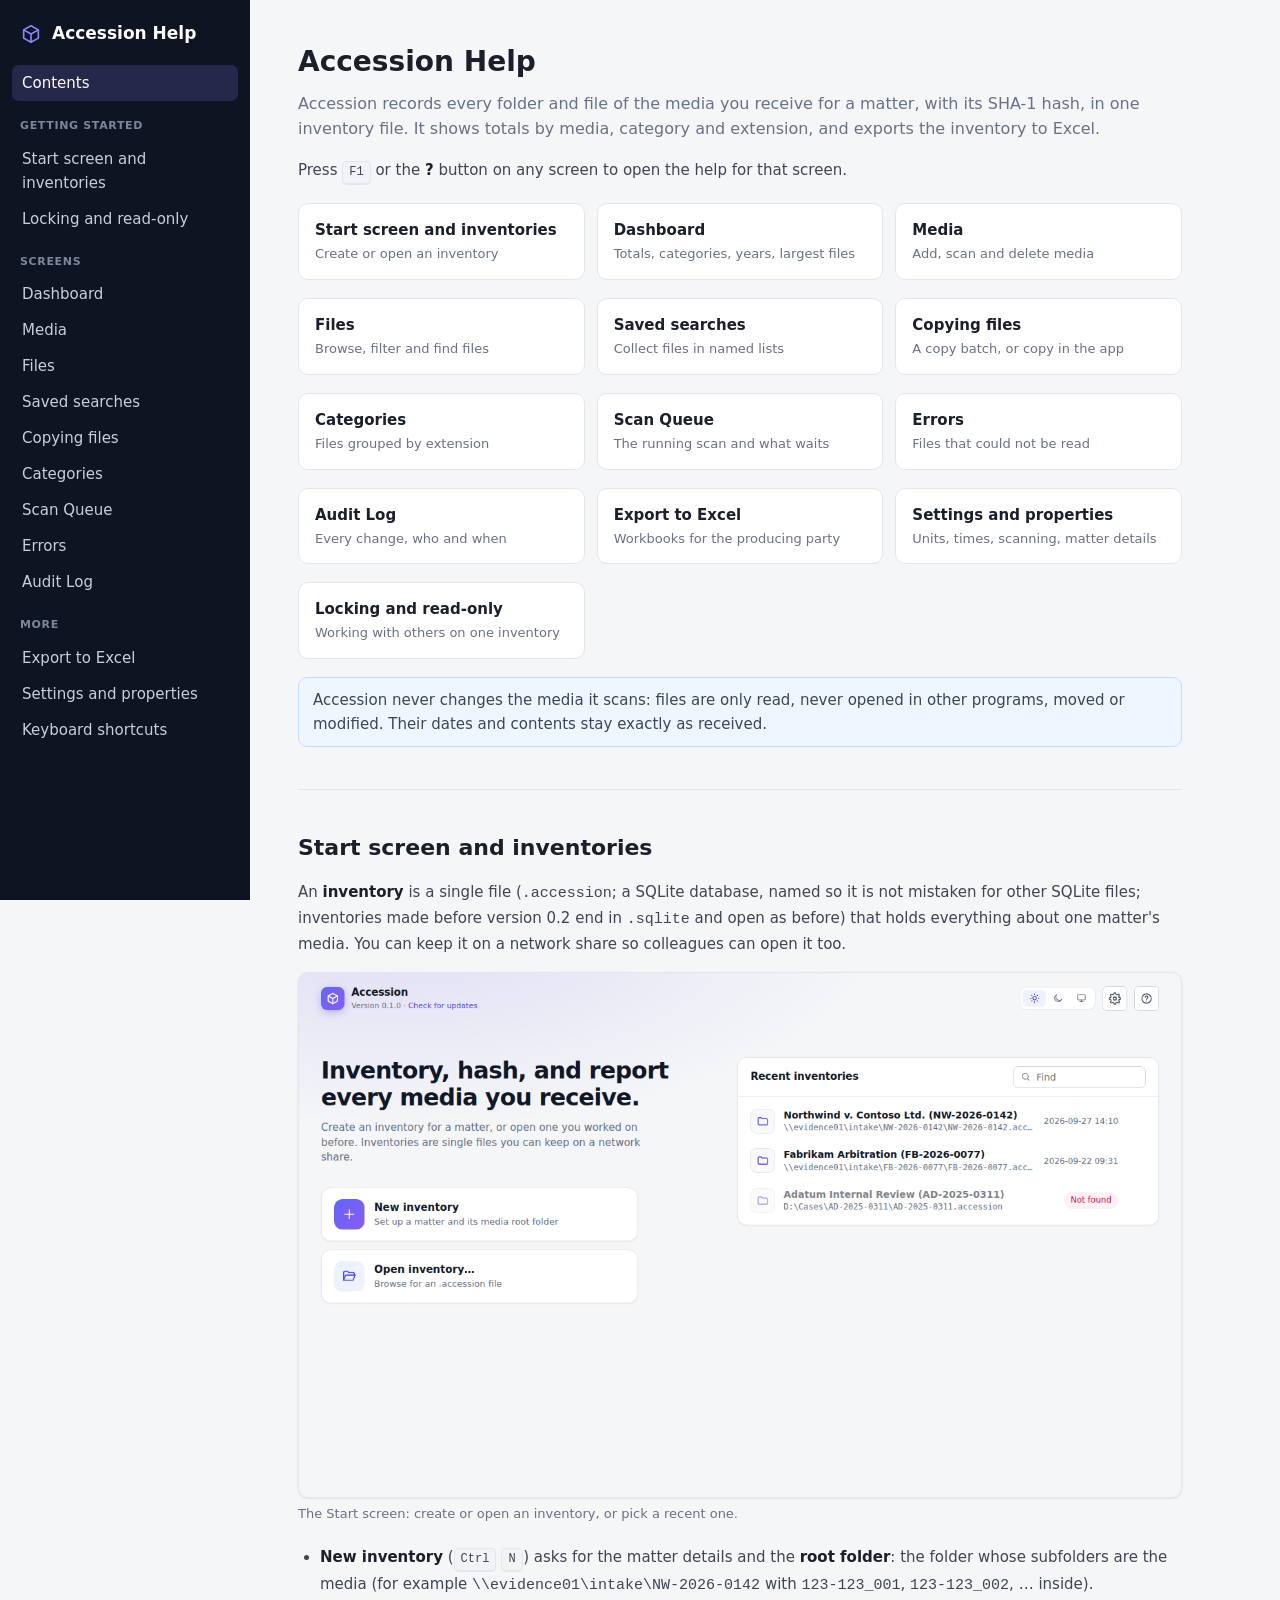
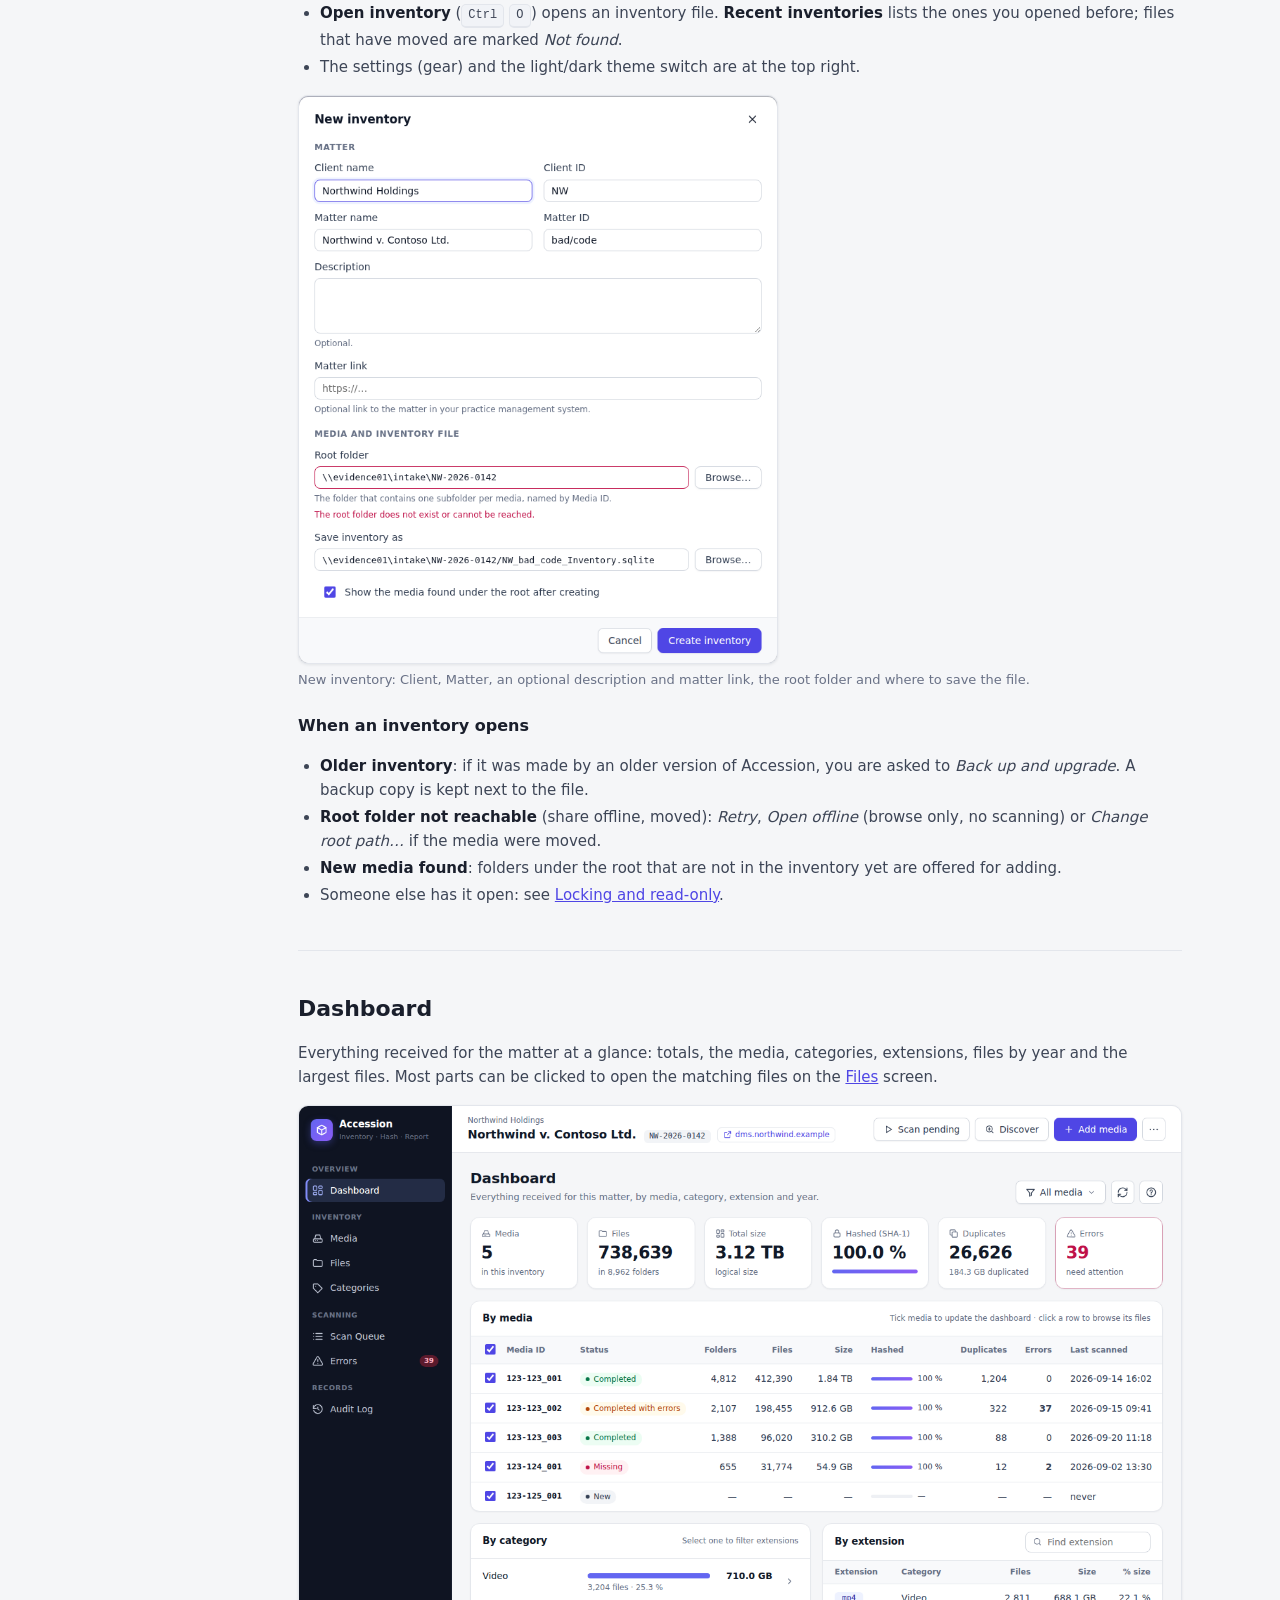
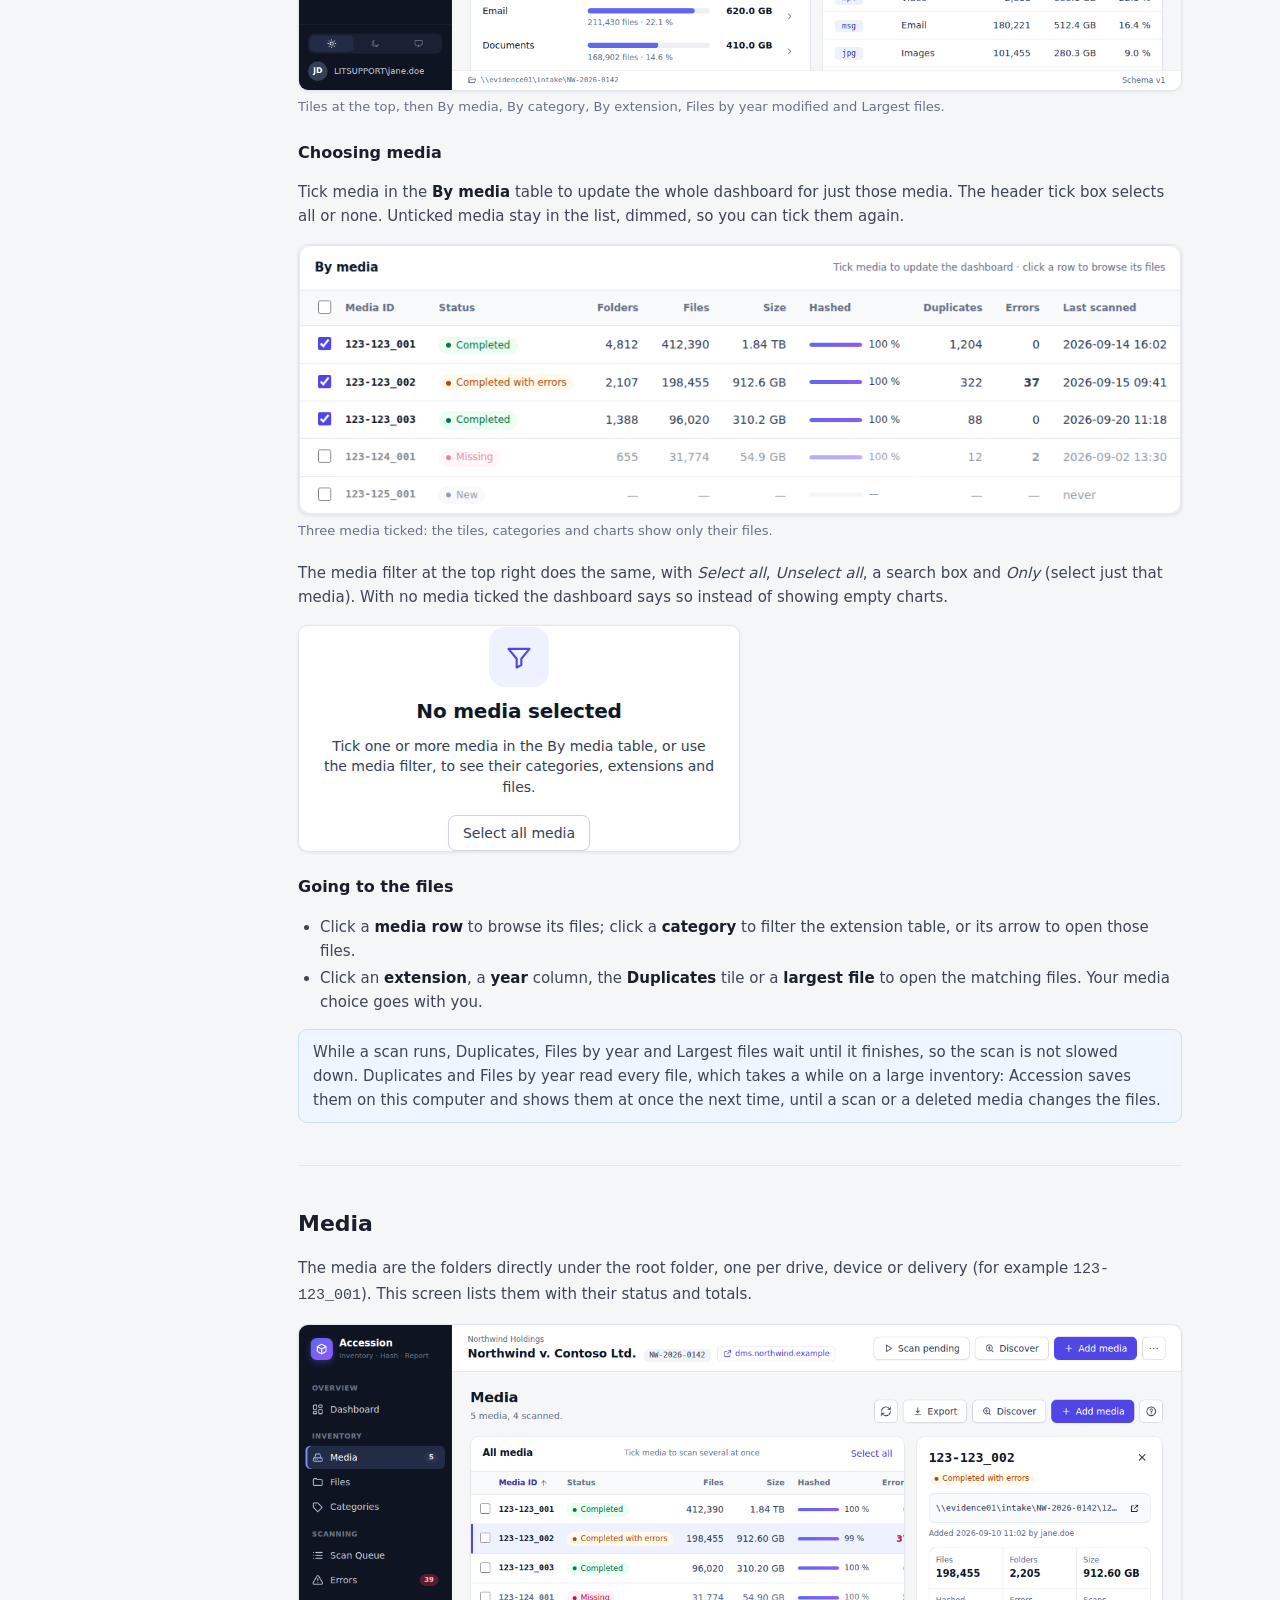
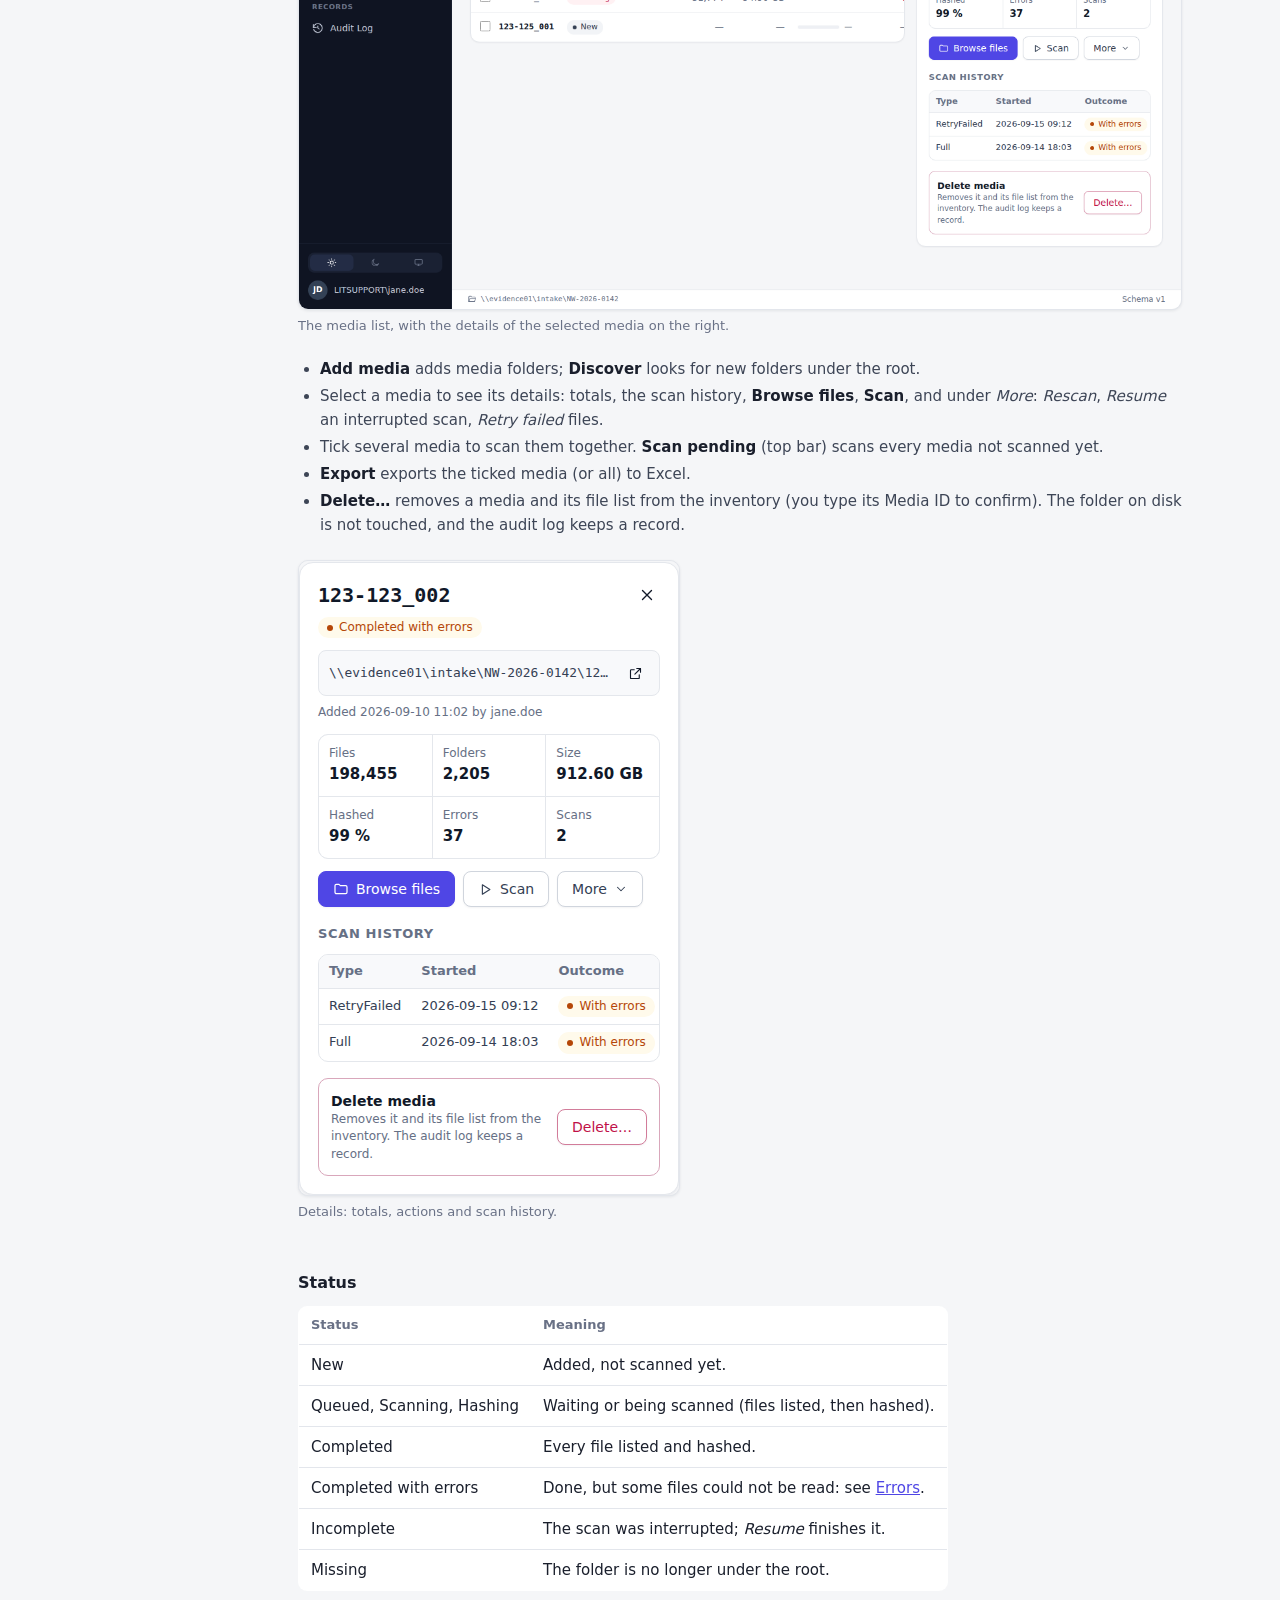
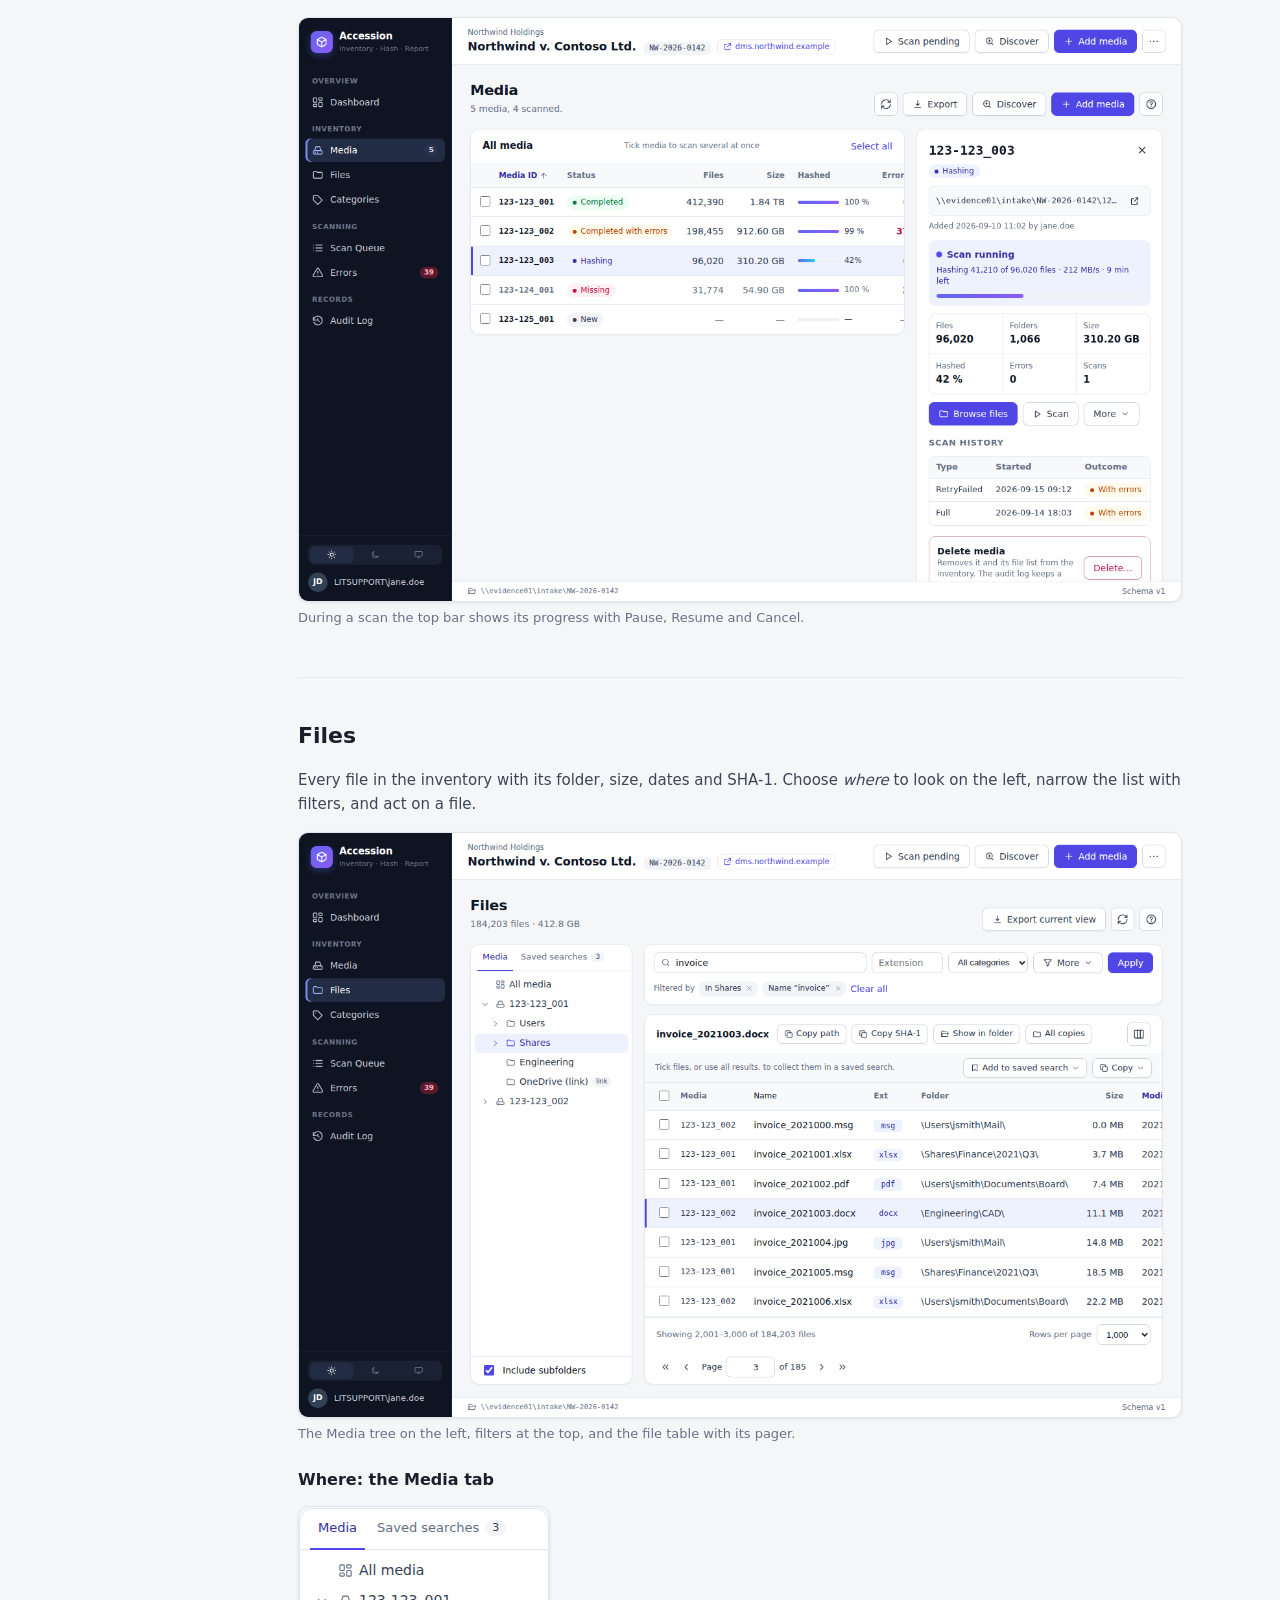
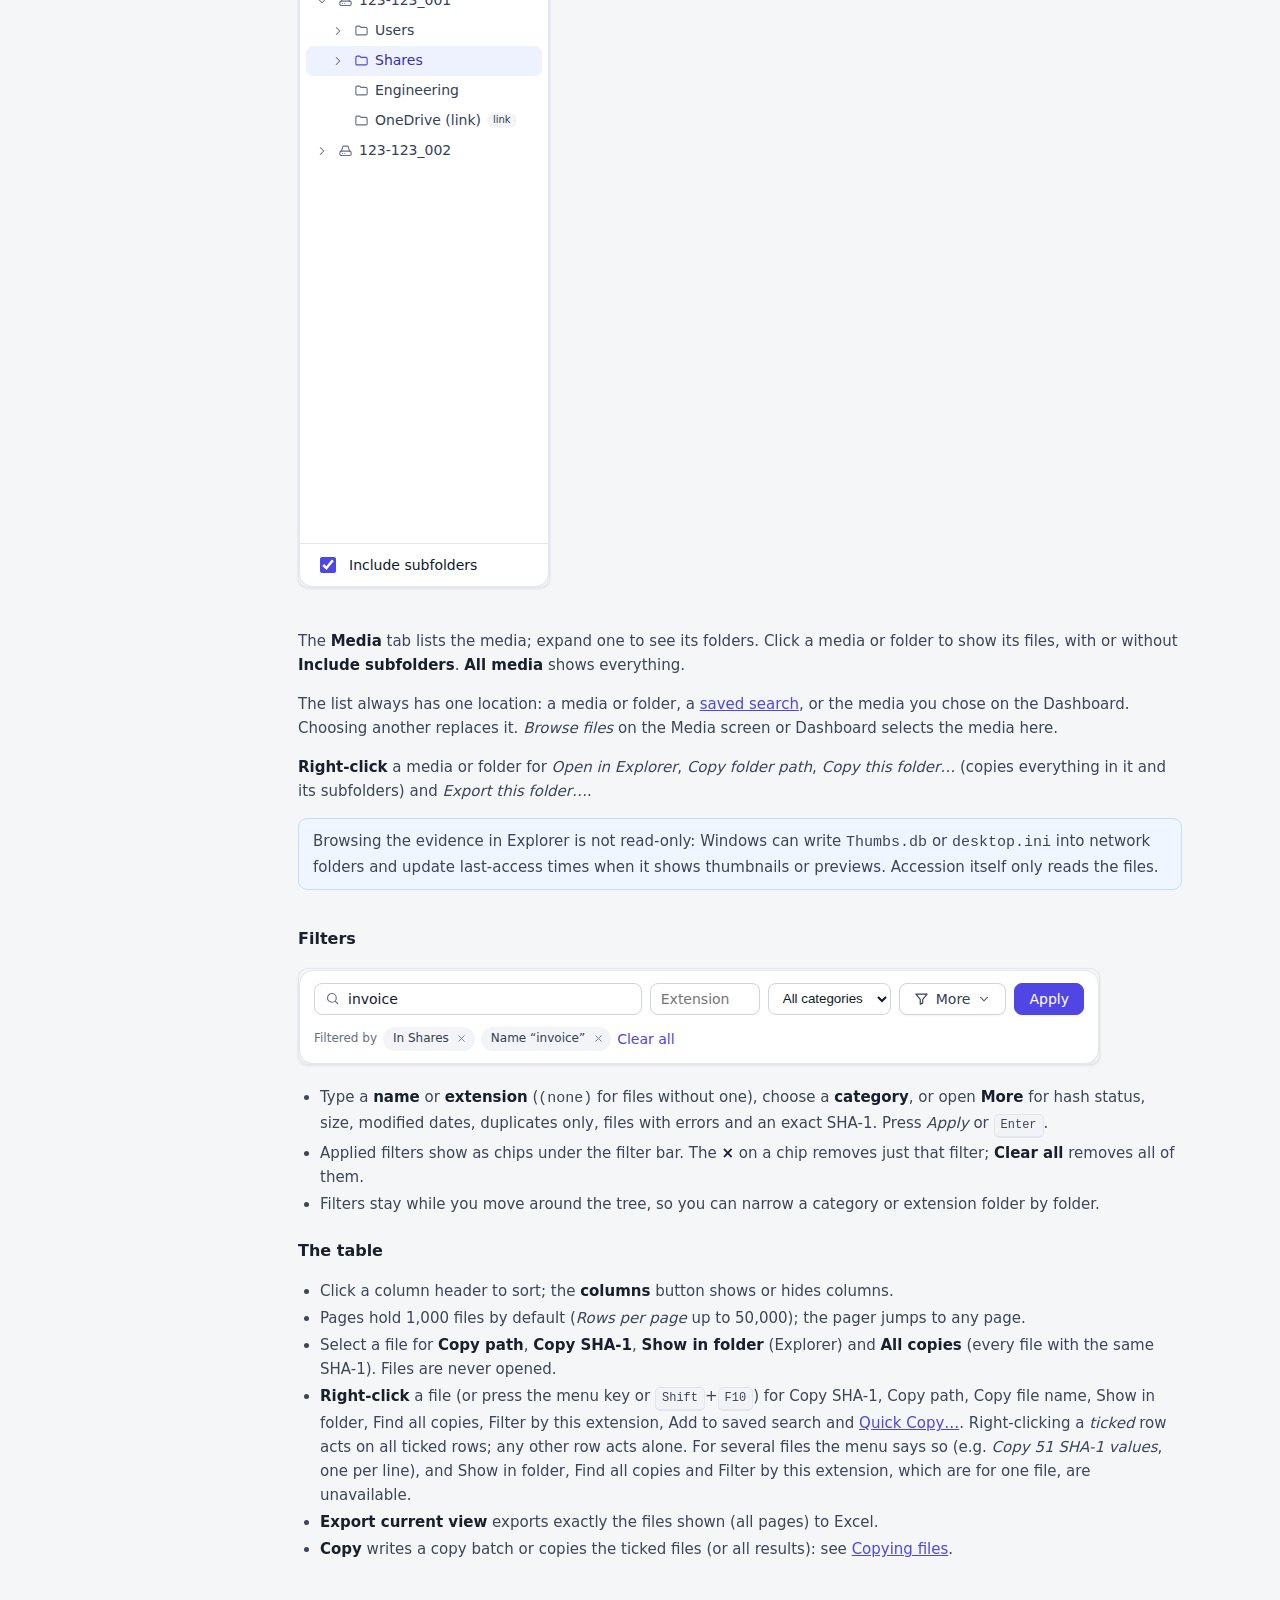
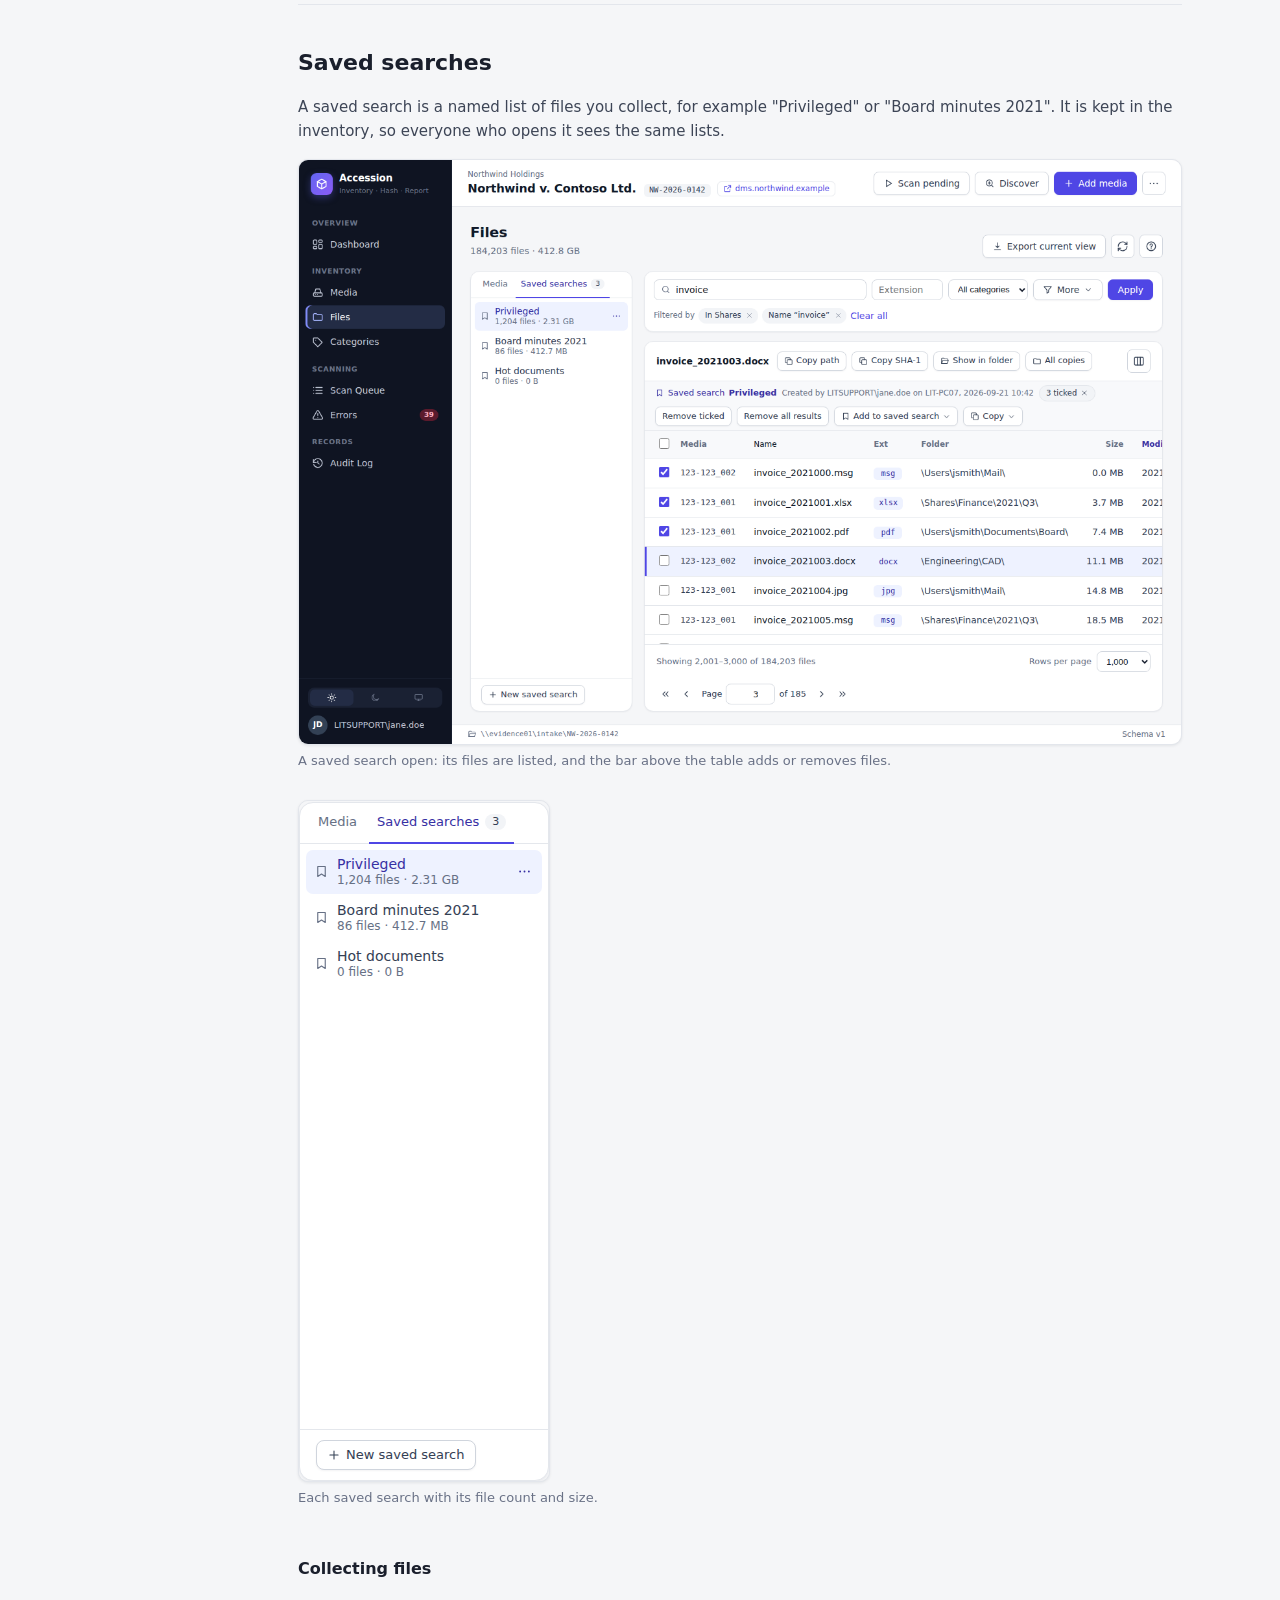
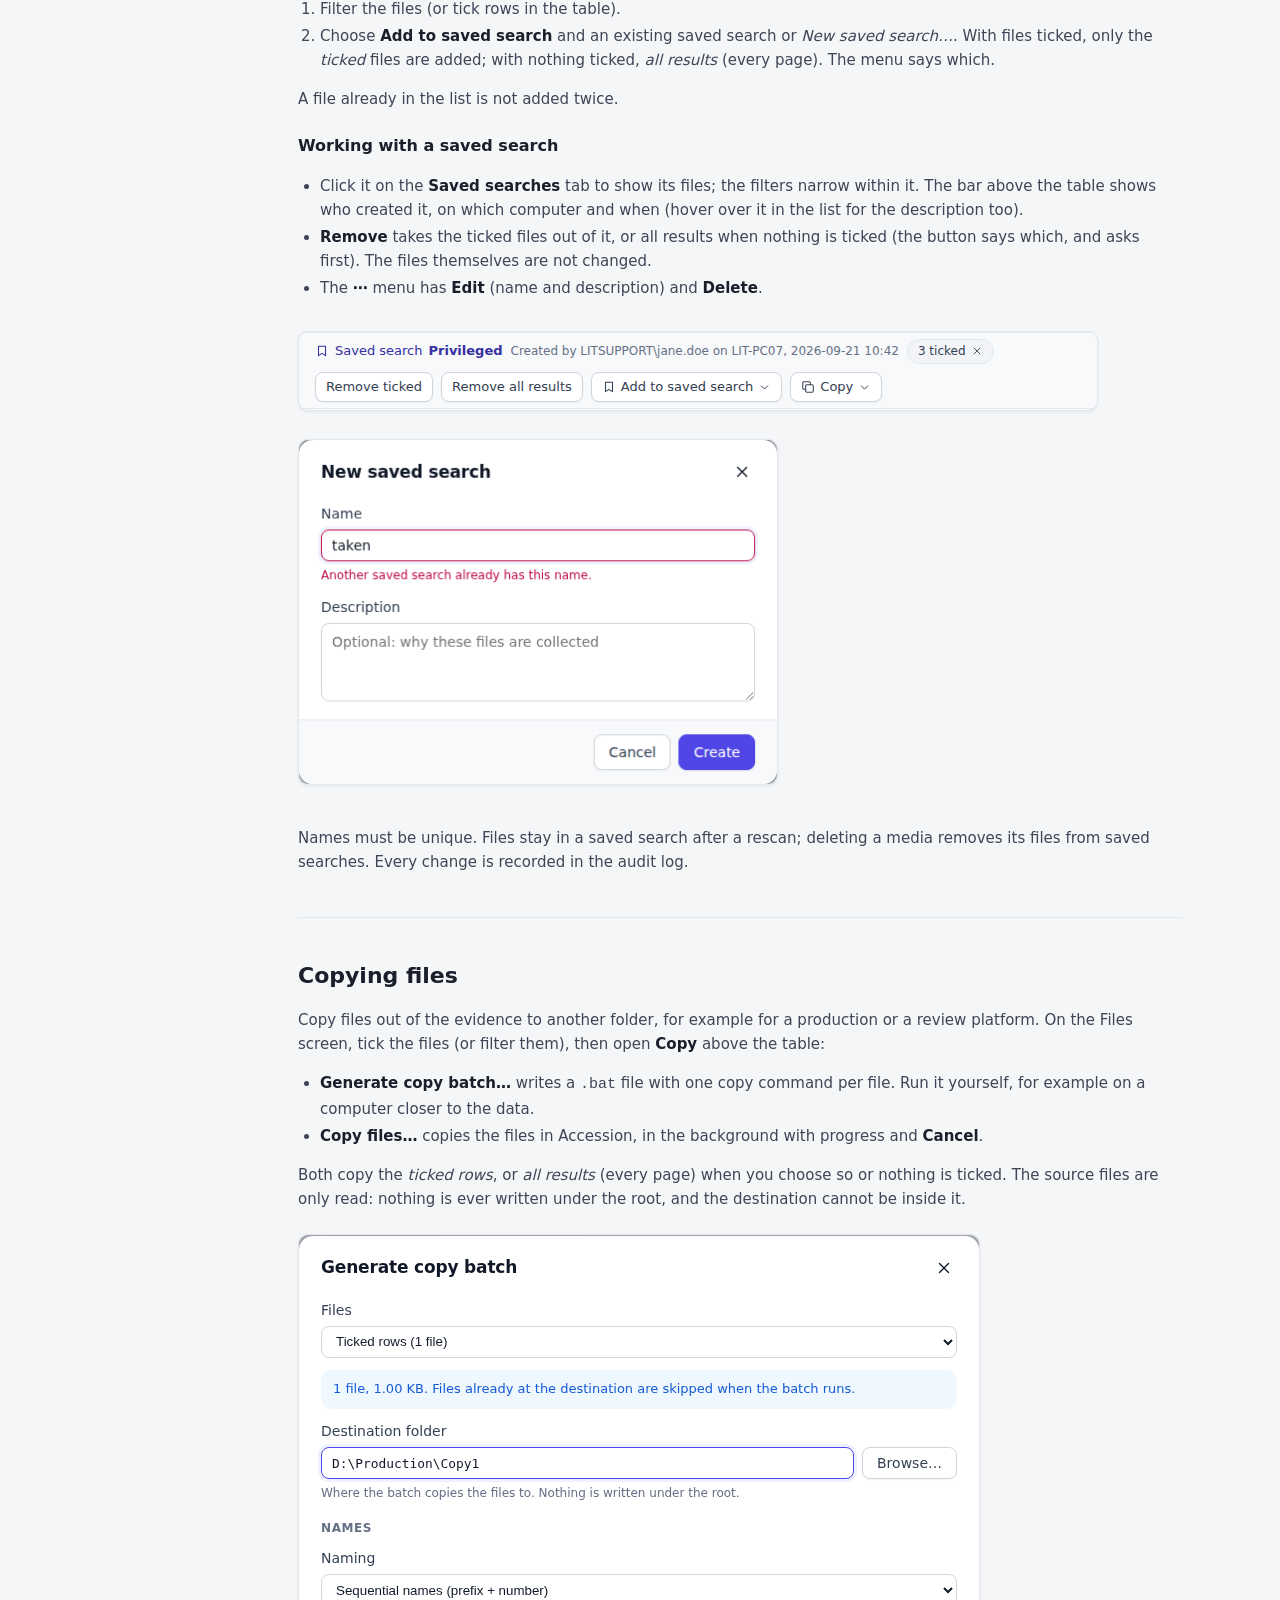
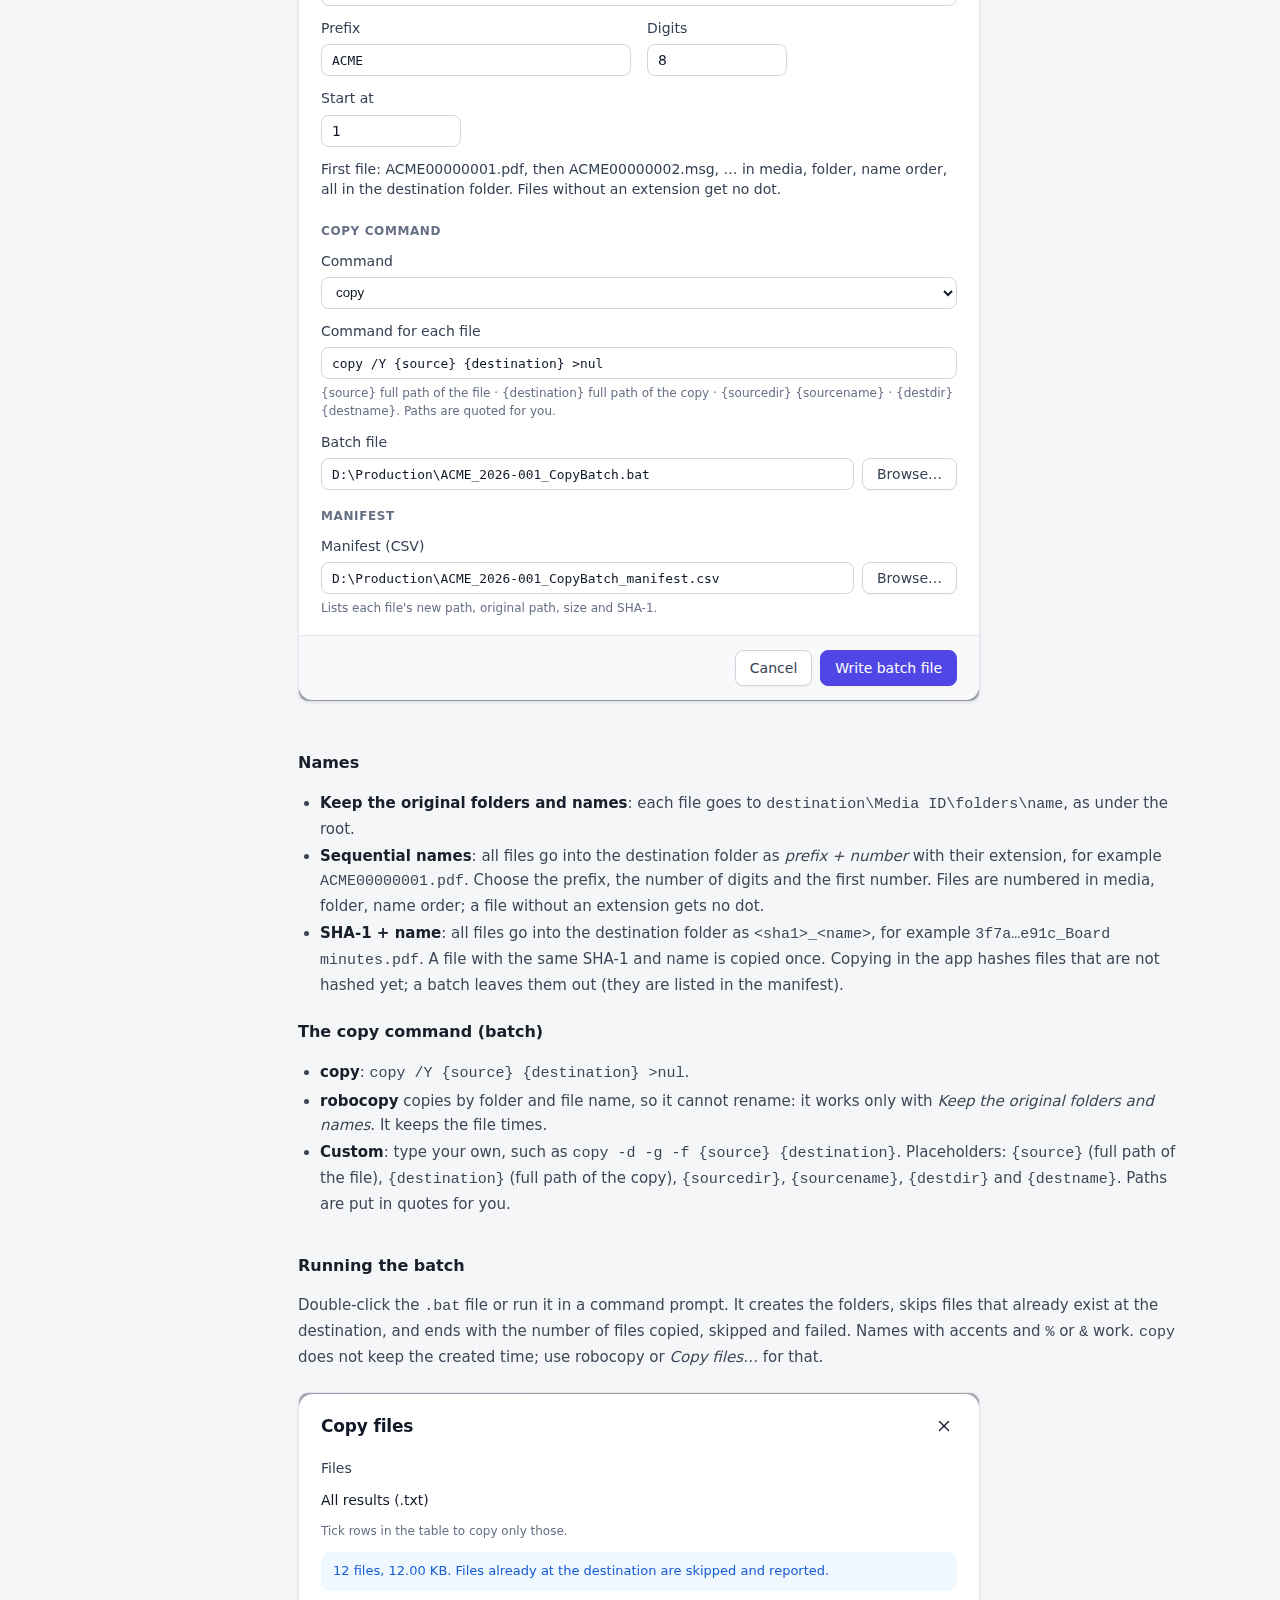
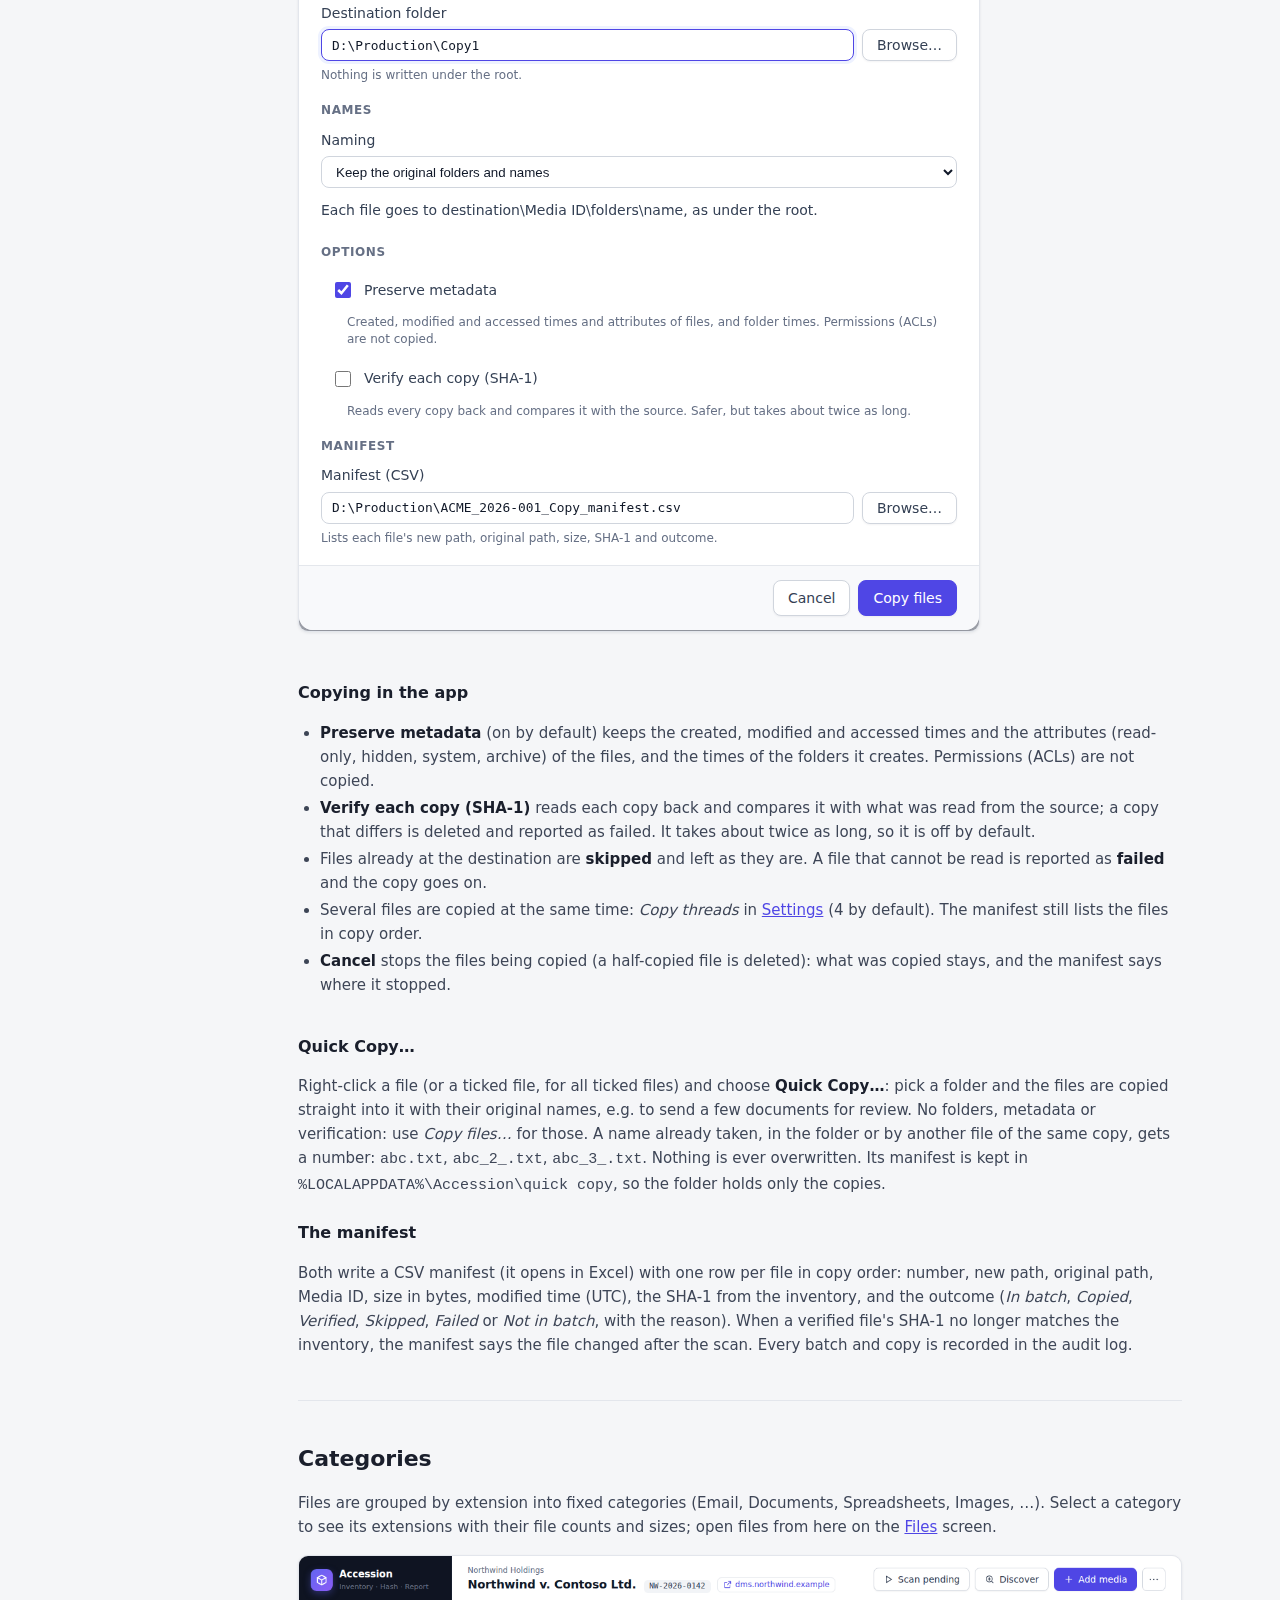
==== commit 3e70abbe: "Files: right-click Copy To becomes Quick Copy (folder picker, original names) The Copy dialog alread" ====
--- a/src/Accession.App/wwwroot/help/index.html
+++ b/src/Accession.App/wwwroot/help/index.html
@@ -188,7 +188,7 @@
                     <strong>All copies</strong> (every file with the same SHA-1). Files are never opened.</li>
                 <li><strong>Right-click</strong> a file (or press the menu key or <kbd>Shift</kbd>+<kbd>F10</kbd>) for Copy SHA-1, Copy path,
                     Copy file name, Show in folder, Find all copies, Filter by this extension, Add to saved search and
-                    <a href="#copy">Copy To…</a>. Right-clicking a <em>ticked</em> row acts on all ticked rows; any other row acts alone.
+                    <a href="#copy">Quick Copy…</a>. Right-clicking a <em>ticked</em> row acts on all ticked rows; any other row acts alone.
                     For several files the menu says so (e.g. <em>Copy 51 SHA-1 values</em>, one per line), and Show in folder, Find all copies
                     and Filter by this extension, which are for one file, are unavailable.</li>
                 <li><strong>Export current view</strong> exports exactly the files shown (all pages) to Excel.</li>
@@ -295,17 +295,12 @@
                     </ul>
                 </div>
             </div>
-            <div class="row">
-                <figure class="small"><img src="images/dialog-copy-to.png" alt="Copy To dialog" /></figure>
-                <div>
-                    <h3>Copy To…</h3>
-                    <p>Right-click a file (or a ticked file, for all ticked files) and choose <strong>Copy To…</strong> to copy just those
-                        files into one folder, named <code>&lt;sha1&gt;_&lt;name&gt;</code>: handy for sending a few documents for
-                        review. Choose the destination; preserve metadata, verify and the manifest work as in <em>Copy files…</em>.
-                        Files not hashed yet are hashed while they are copied, and a file that changed since the scan is named by its
-                        current content (the manifest says so).</p>
-                </div>
-            </div>
+            <h3>Quick Copy…</h3>
+            <p>Right-click a file (or a ticked file, for all ticked files) and choose <strong>Quick Copy…</strong>: pick a folder and
+                the files are copied straight into it with their original names, e.g. to send a few documents for review. No folders,
+                metadata or verification: use <em>Copy files…</em> for those. A name already taken, in the folder or by another file
+                of the same copy, gets a number: <code>abc.txt</code>, <code>abc_2_.txt</code>, <code>abc_3_.txt</code>. Nothing is ever
+                overwritten. Its manifest is kept in <code>%LOCALAPPDATA%\Accession\quick copy</code>, so the folder holds only the copies.</p>
             <h3>The manifest</h3>
             <p>Both write a CSV manifest (it opens in Excel) with one row per file in copy order: number, new path, original path,
                 Media ID, size in bytes, modified time (UTC), the SHA-1 from the inventory, and the outcome (<em>In batch</em>,
@@ -402,7 +397,7 @@
                         <li><strong>Scanning</strong>: threads for listing and hashing, and the database batch size. The defaults suit most shares.</li>
                         <li><strong>Export</strong>: the default export folder and whether to write one workbook per media.</li>
                         <li><strong>Updates</strong>: <em>Check for new versions</em> (on by default) – see below.</li>
-                        <li><strong>Copying</strong>: how many files <a href="#copy">Copy files</a> and Copy To copy at the same time (4 by
+                        <li><strong>Copying</strong>: how many files <a href="#copy">Copy files</a> and Quick Copy copy at the same time (4 by
                             default, up to 16). More threads help with many small files or a network destination; for large files the
                             disks are the limit.</li>
                     </ul>
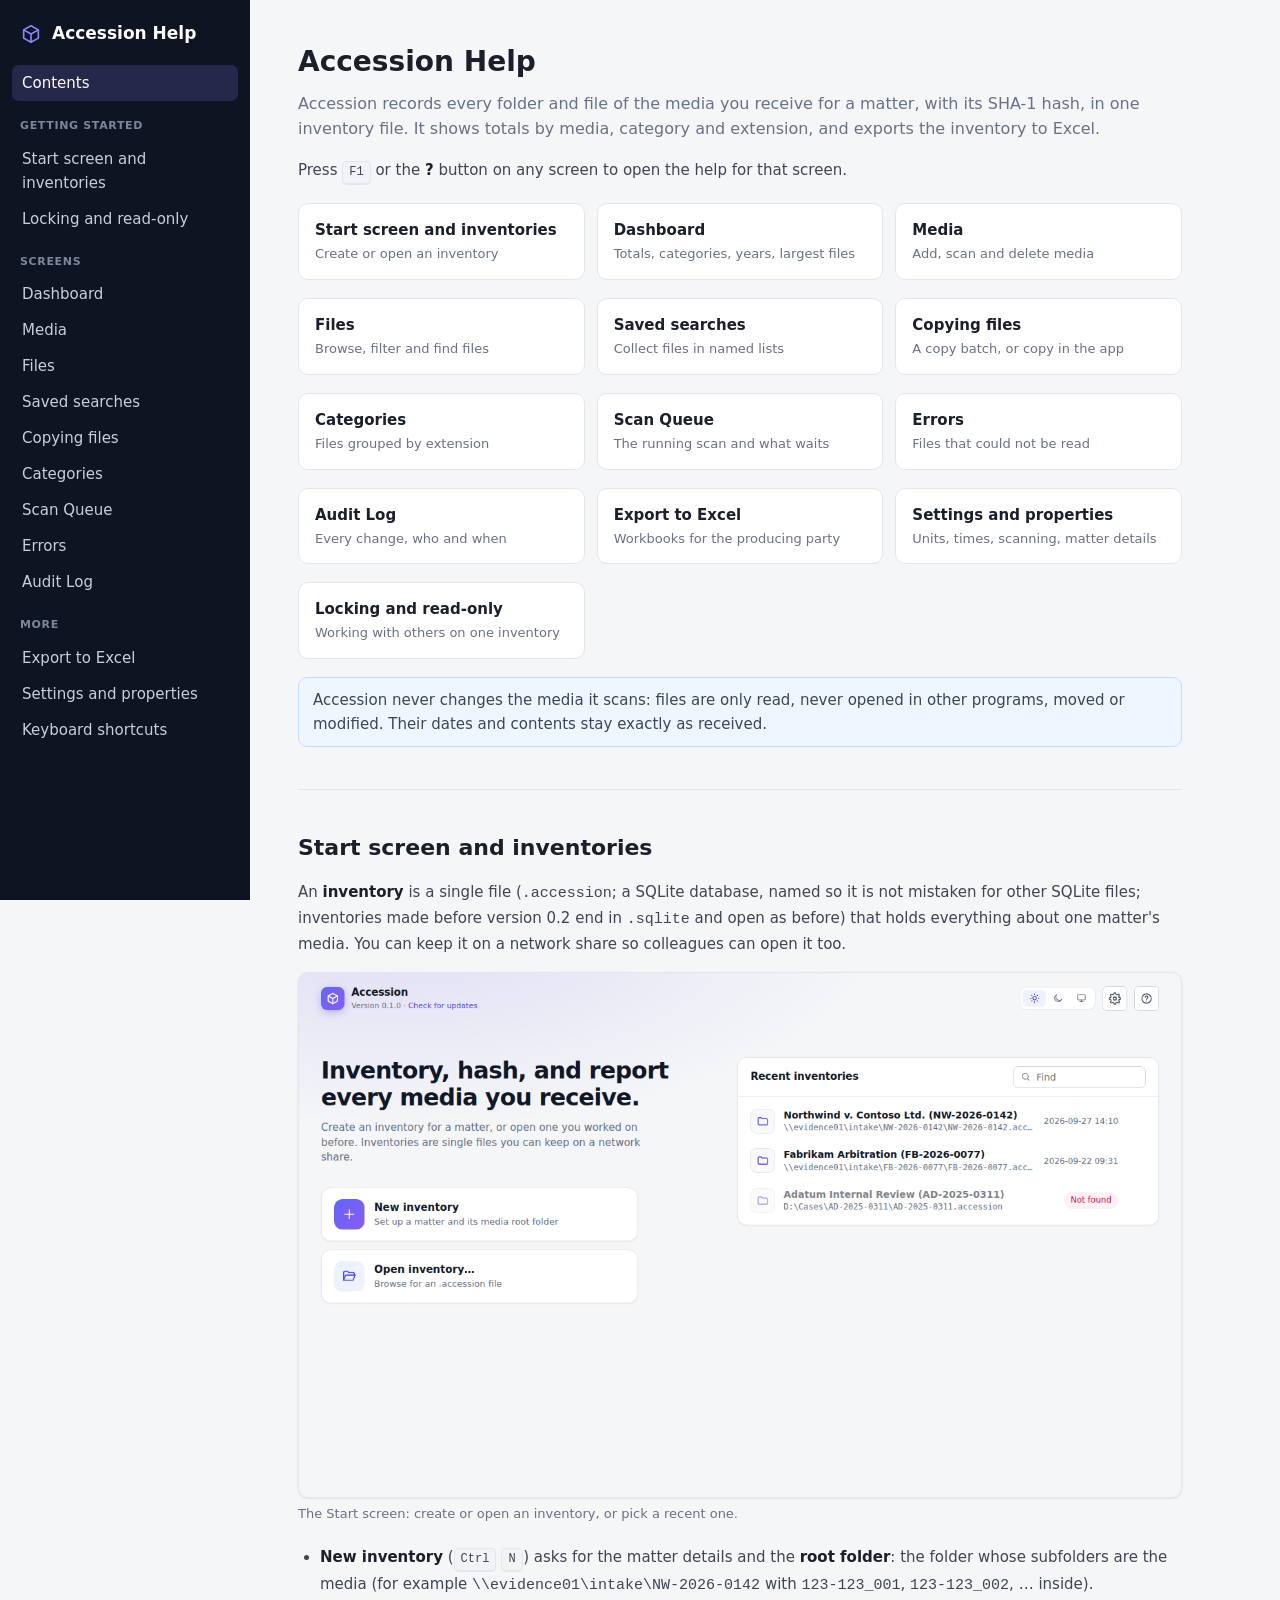
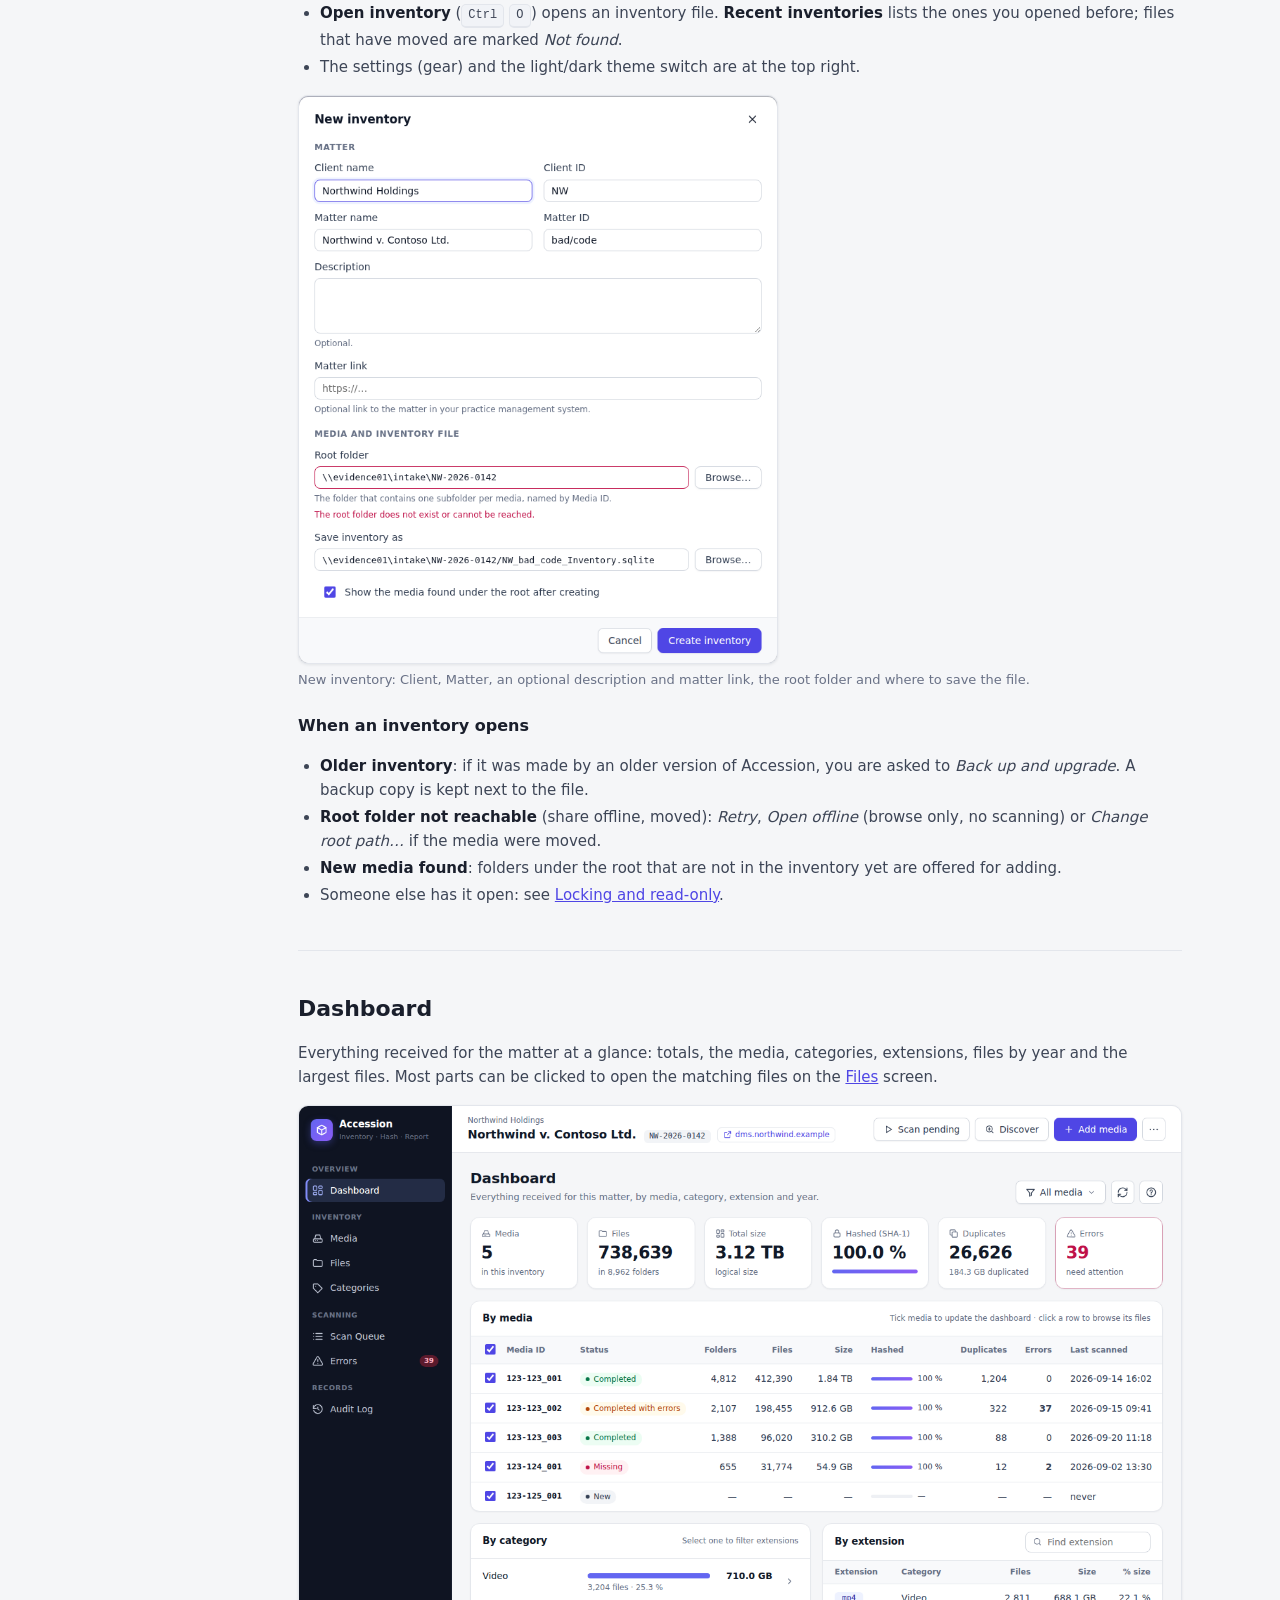
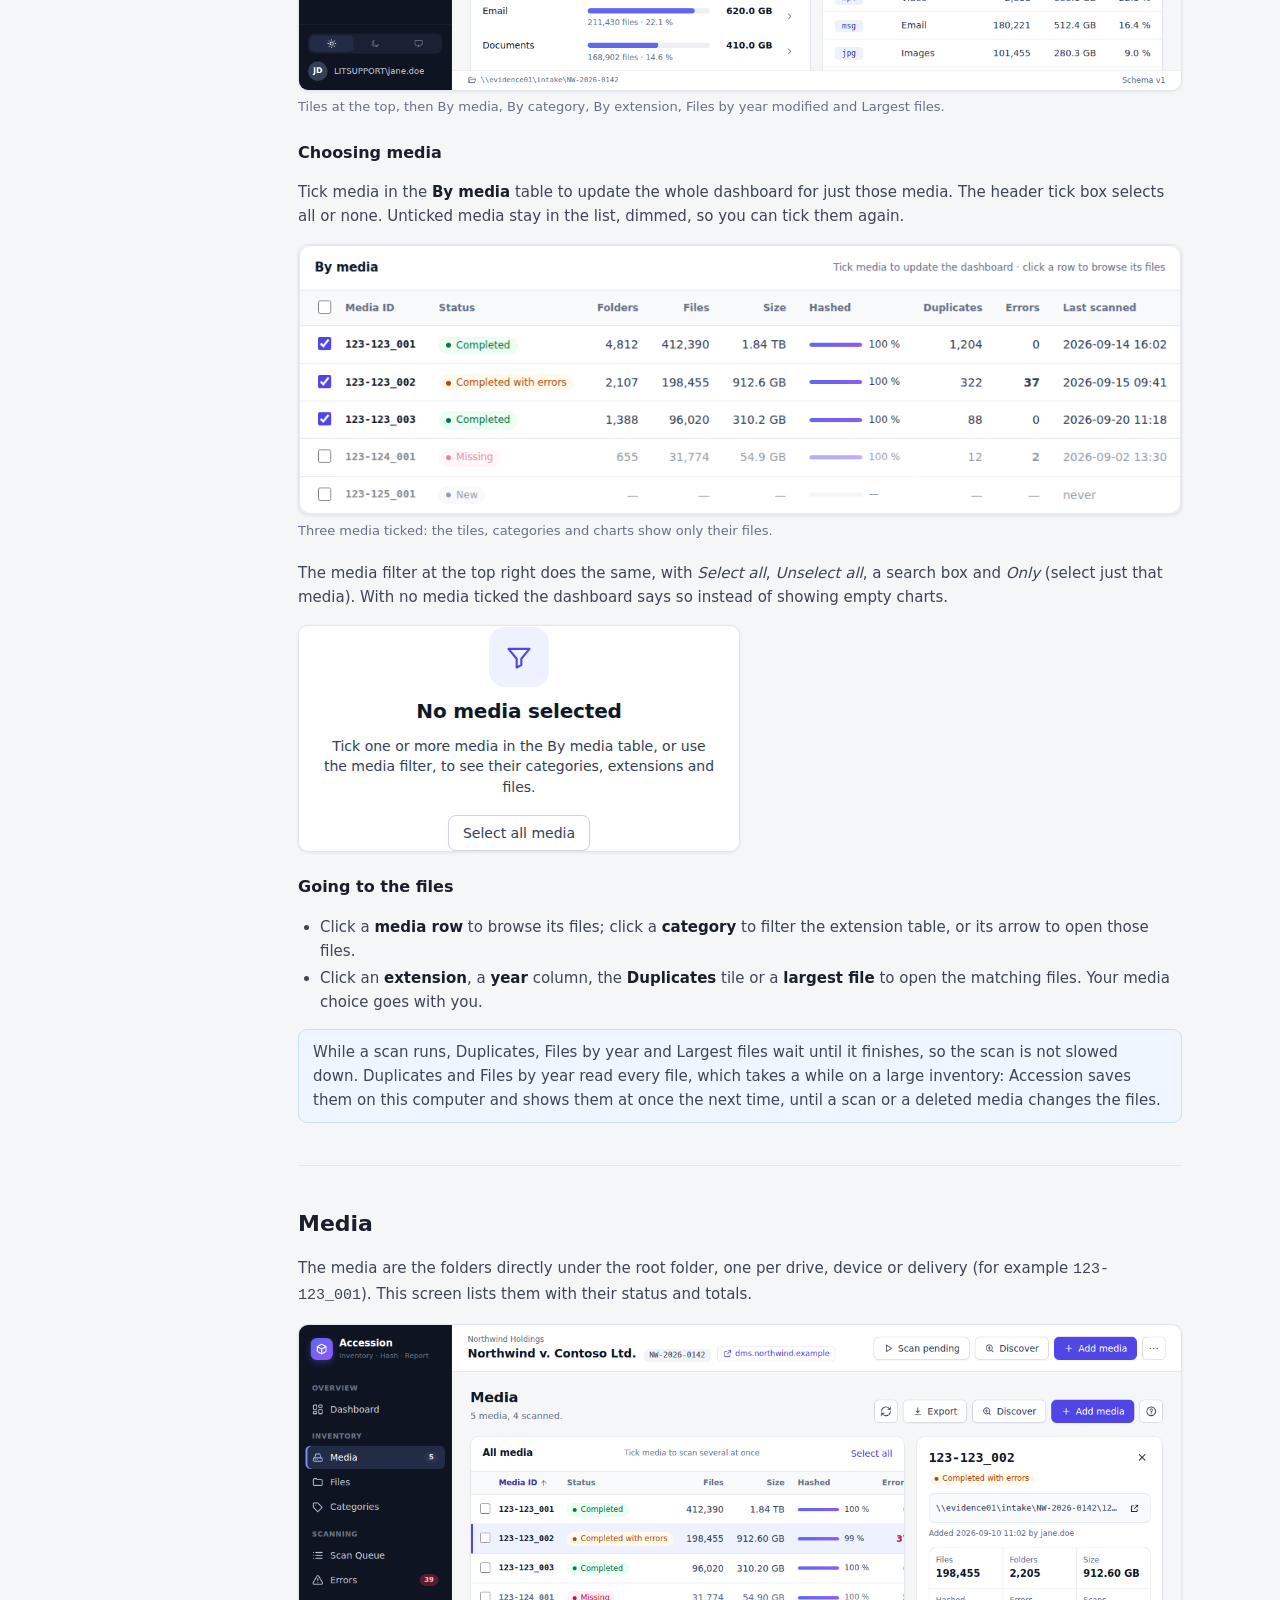
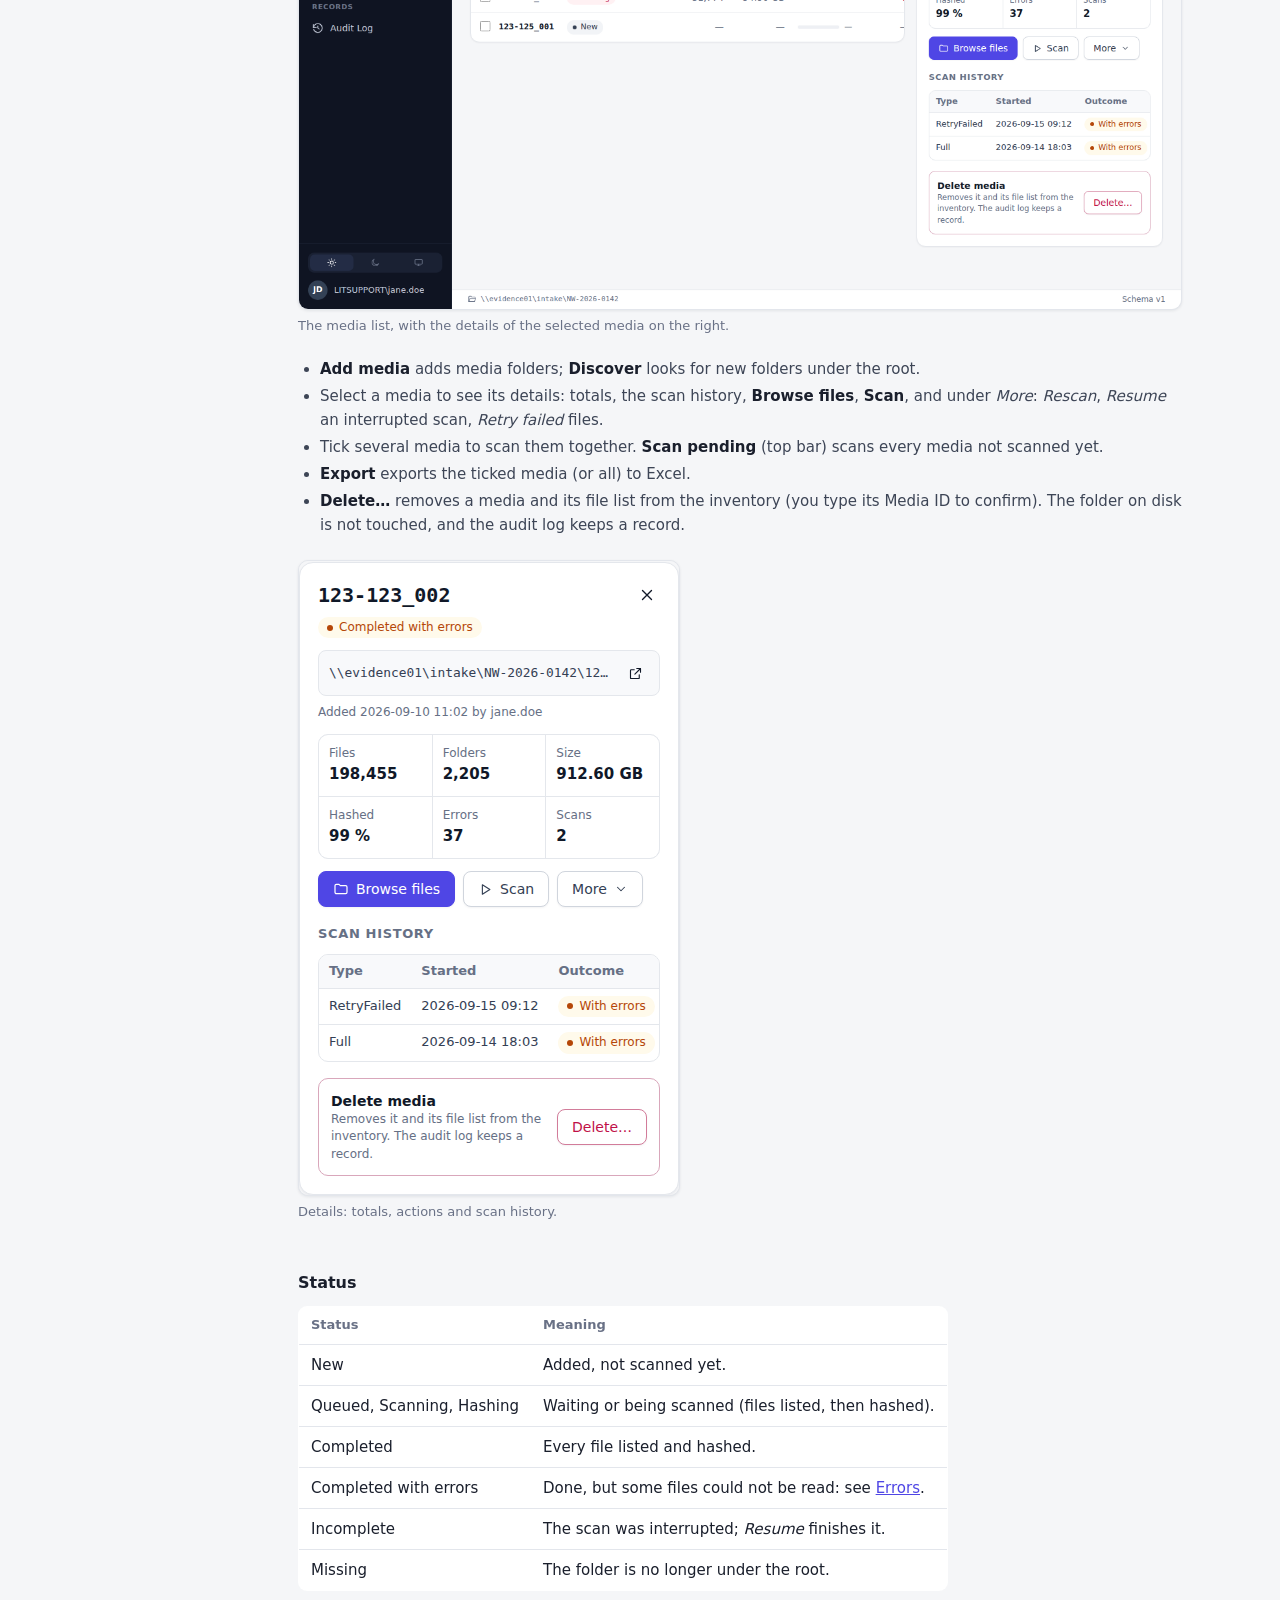
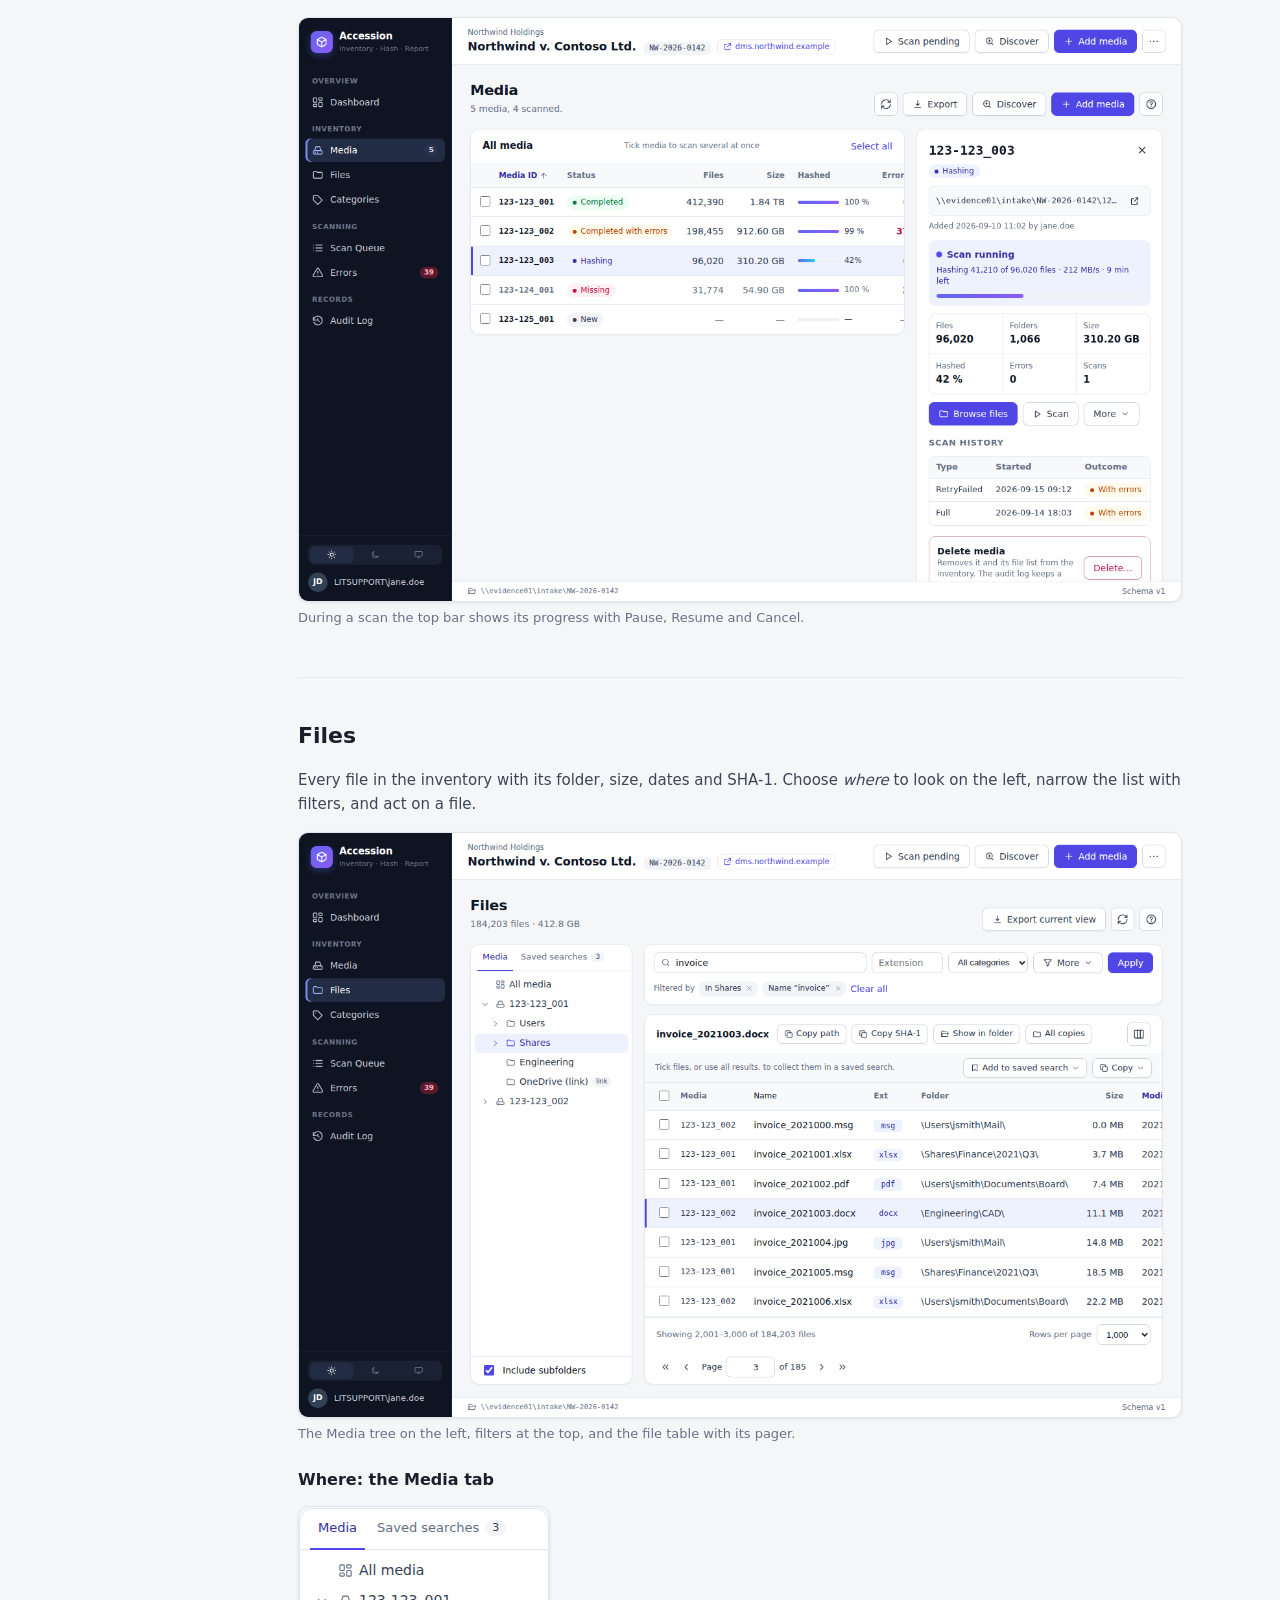
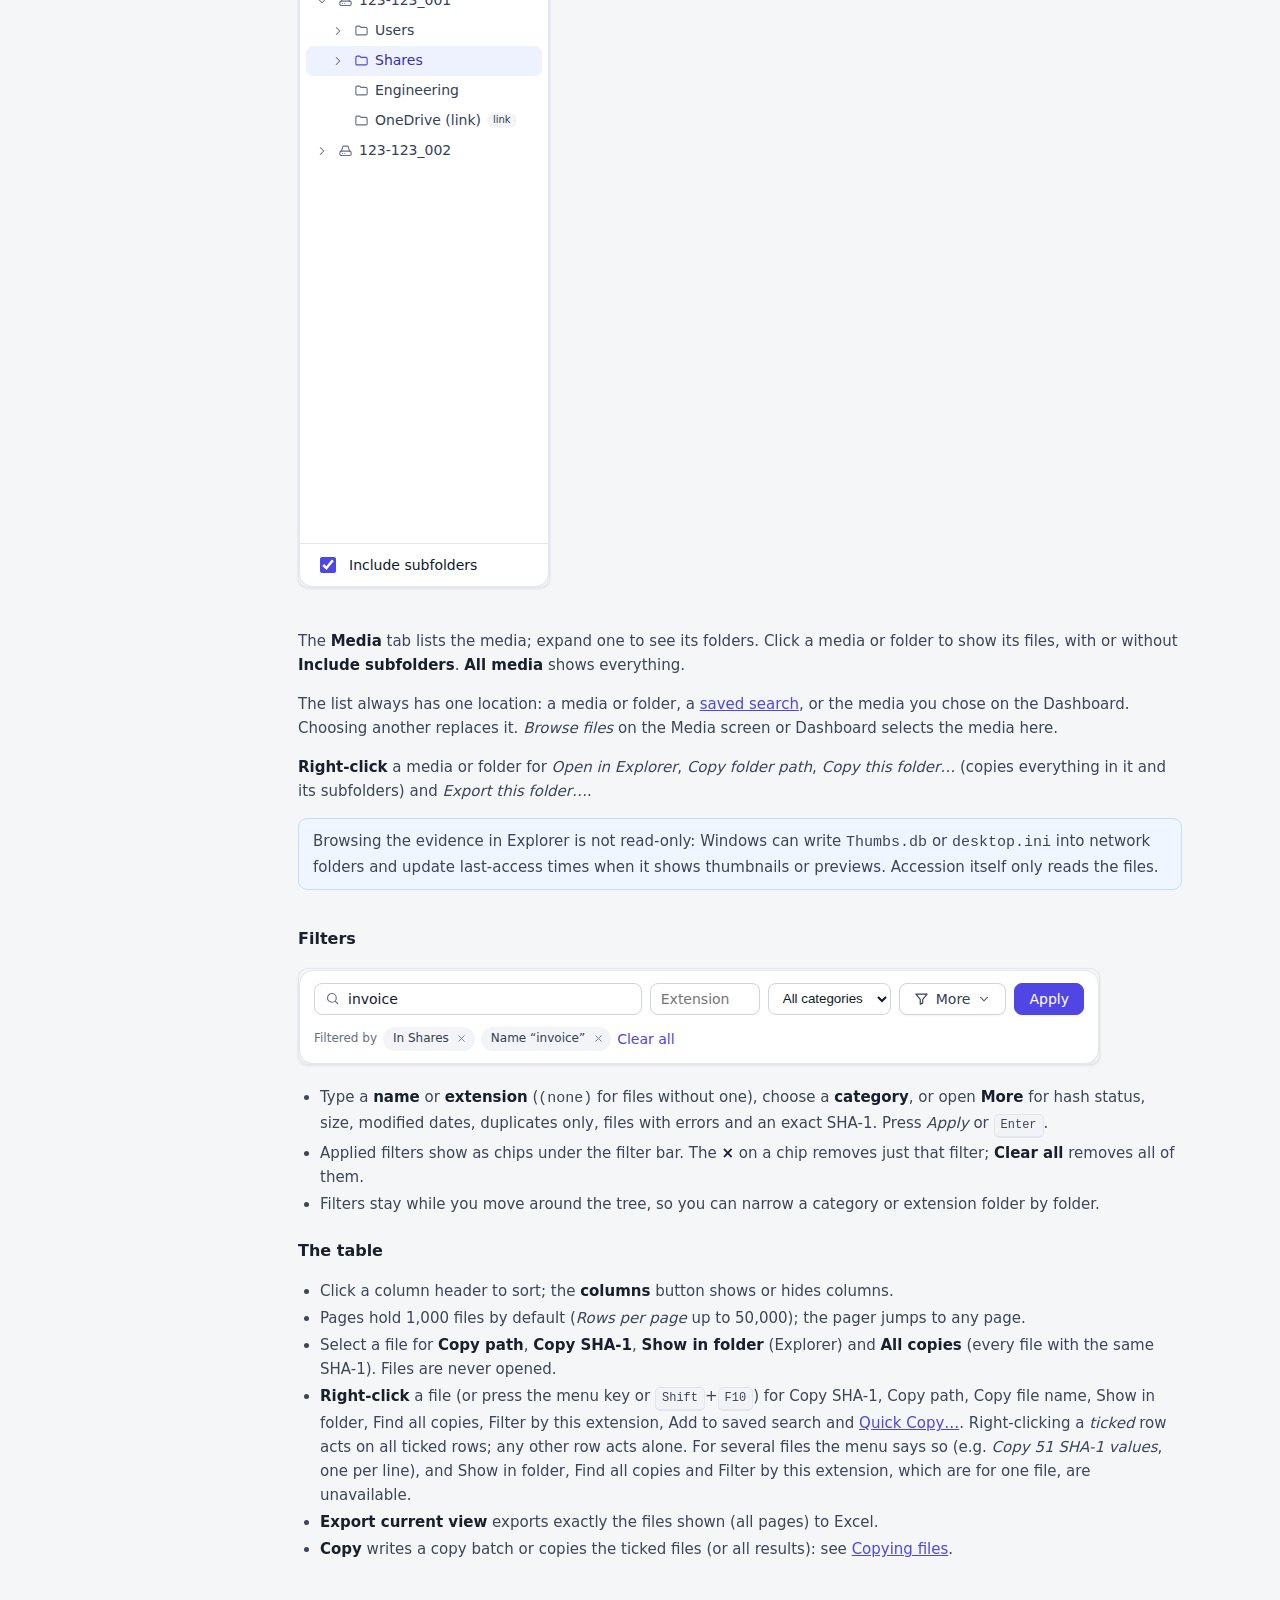
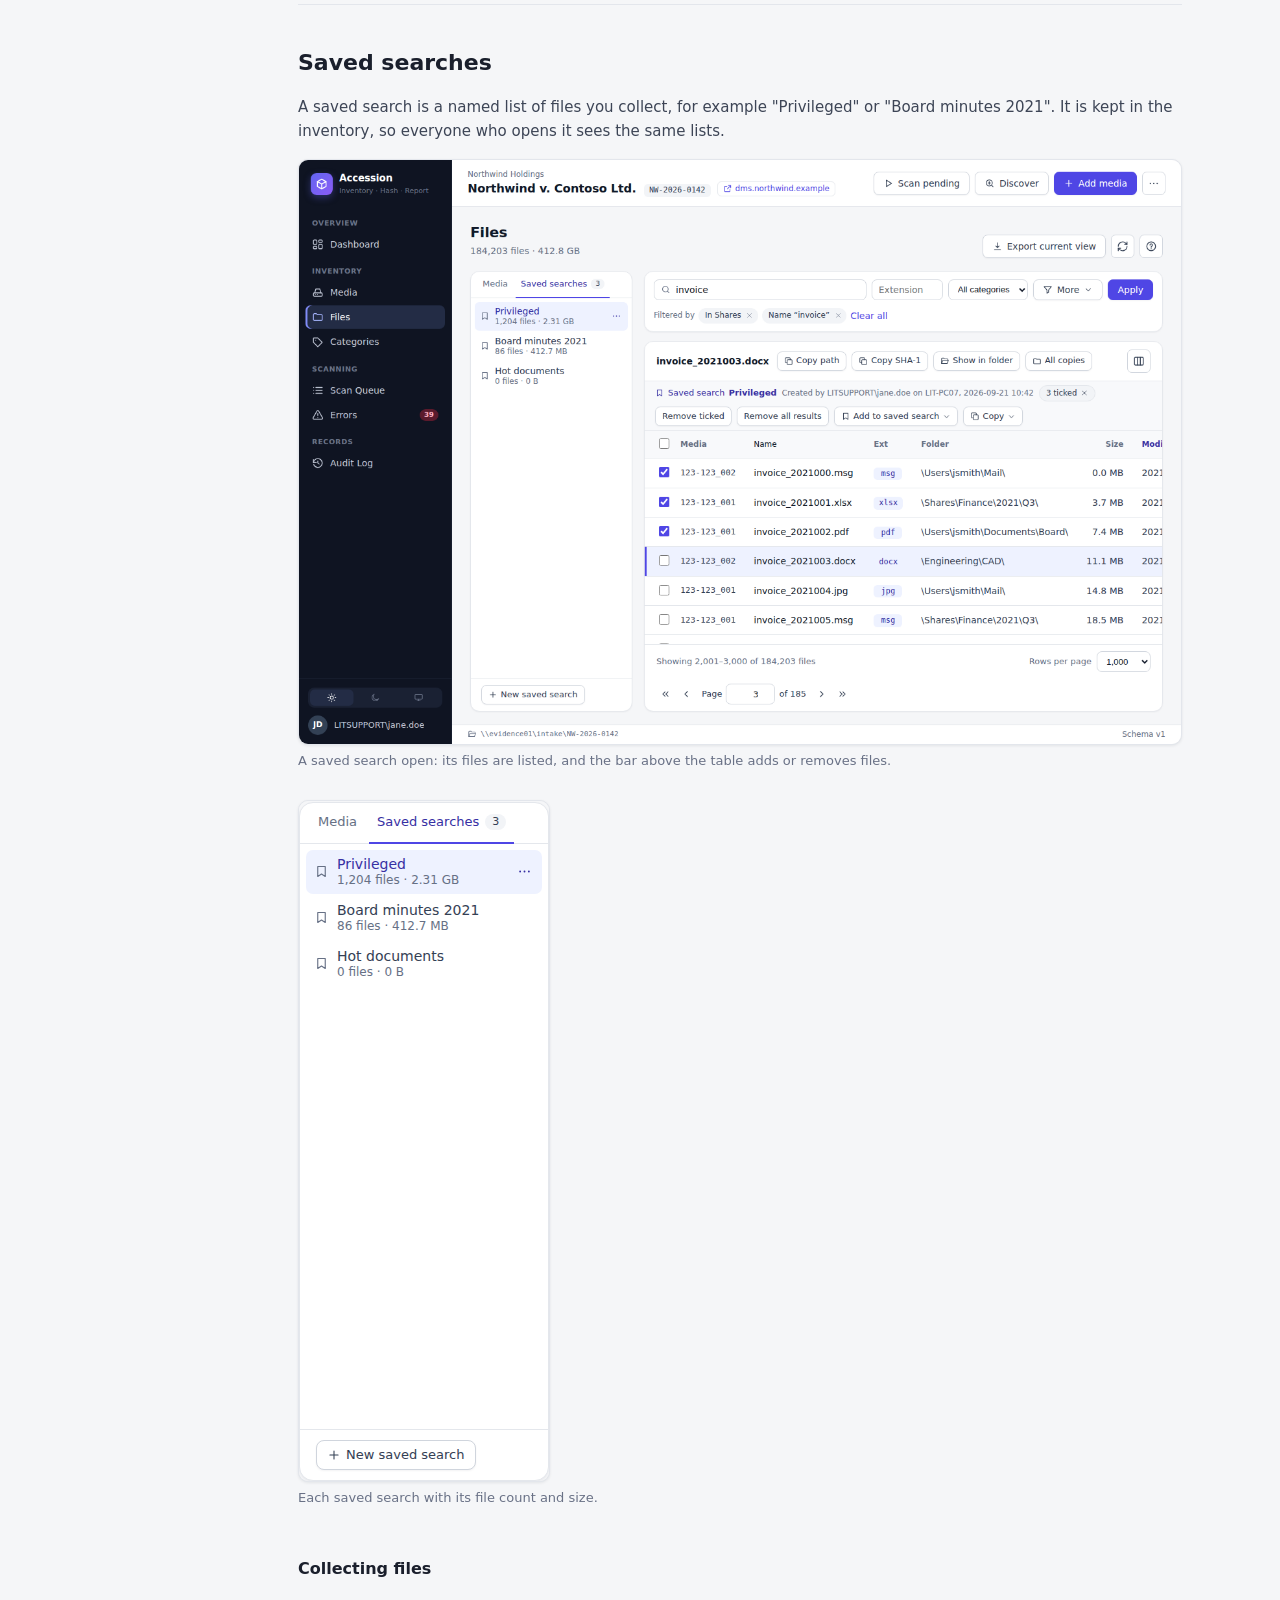
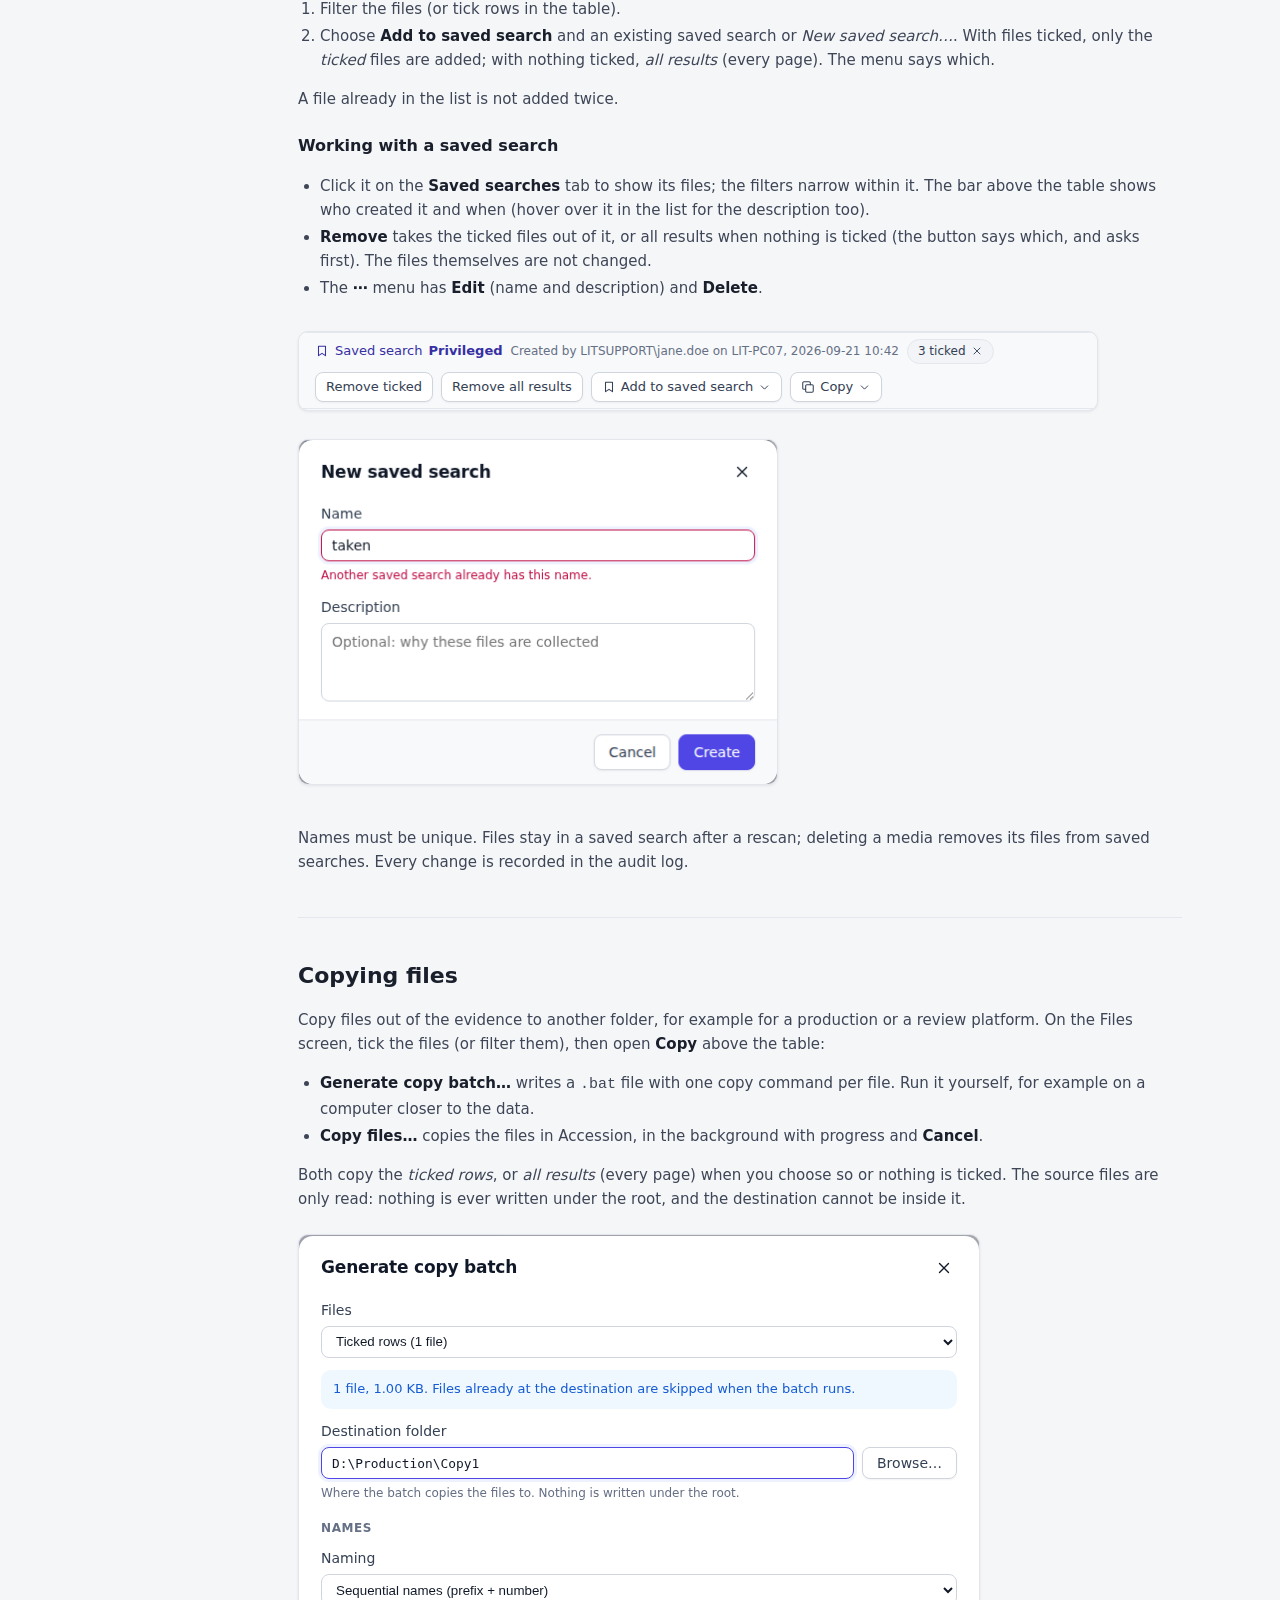
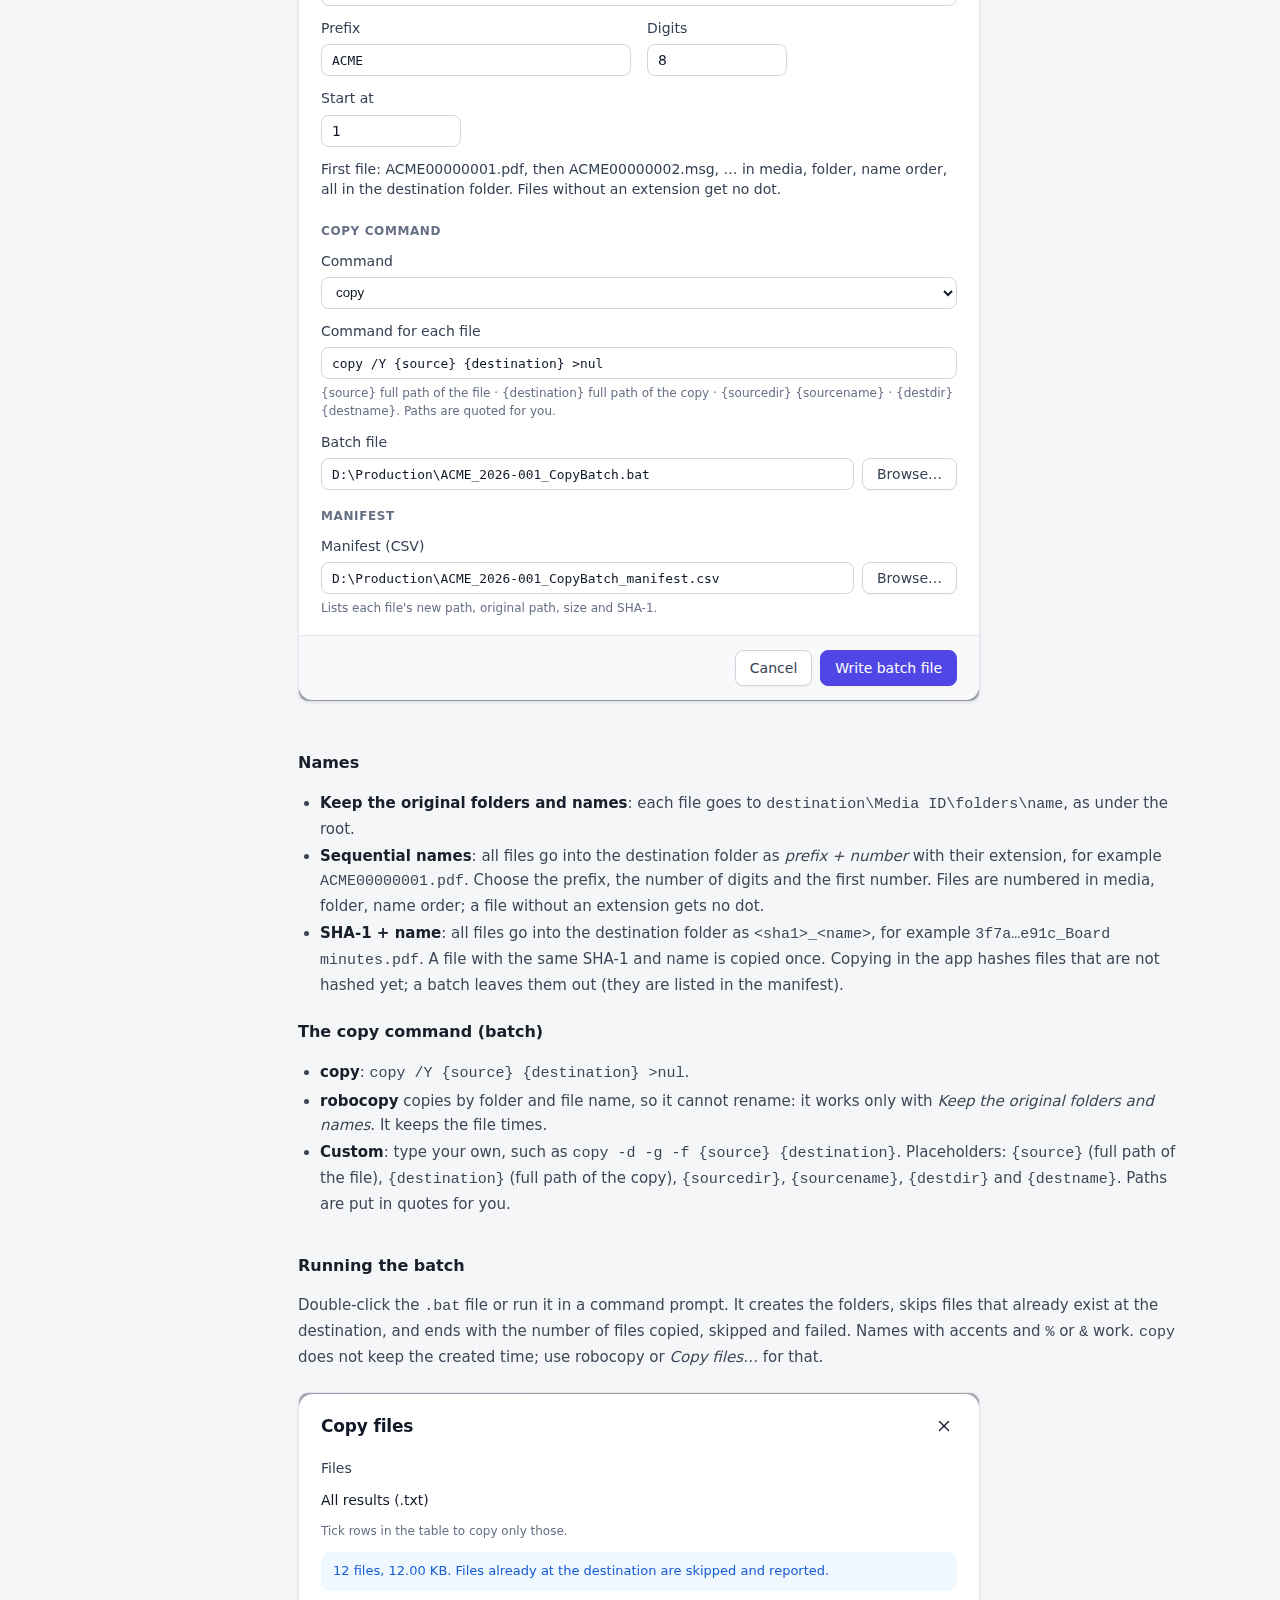
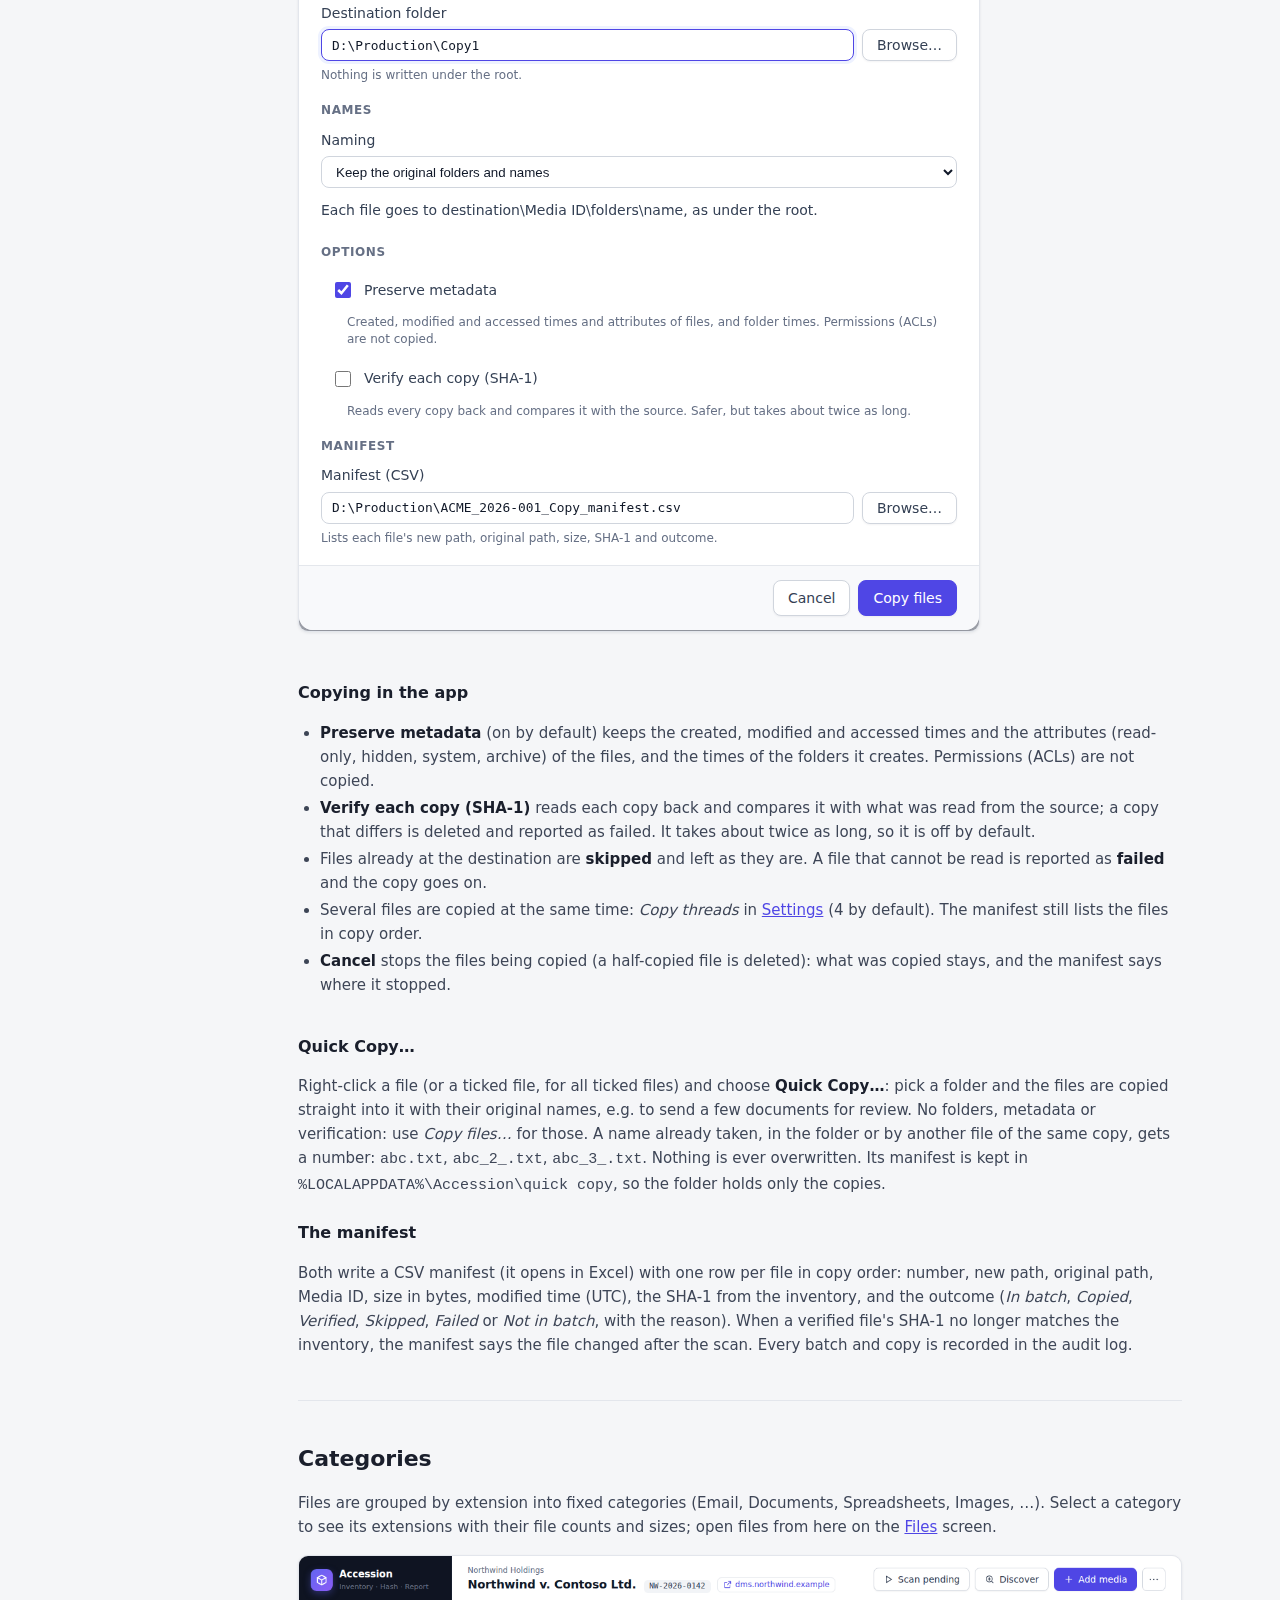
==== commit 1d0645dd: "Files: drop the "Nothing ticked" hint and the computer name in "Created by" The saved search bar no " ====
--- a/src/Accession.App/wwwroot/help/index.html
+++ b/src/Accession.App/wwwroot/help/index.html
@@ -217,7 +217,7 @@
                     <h3>Working with a saved search</h3>
                     <ul>
                         <li>Click it on the <strong>Saved searches</strong> tab to show its files; the filters narrow within it. The bar above
-                            the table shows who created it, on which computer and when (hover over it in the list for the description too).</li>
+                            the table shows who created it and when (hover over it in the list for the description too).</li>
                         <li><strong>Remove</strong> takes the ticked files out of it, or all results when nothing is ticked (the button says
                             which, and asks first). The files themselves are not changed.</li>
                         <li>The <strong>⋯</strong> menu has <strong>Edit</strong> (name and description) and <strong>Delete</strong>.</li>
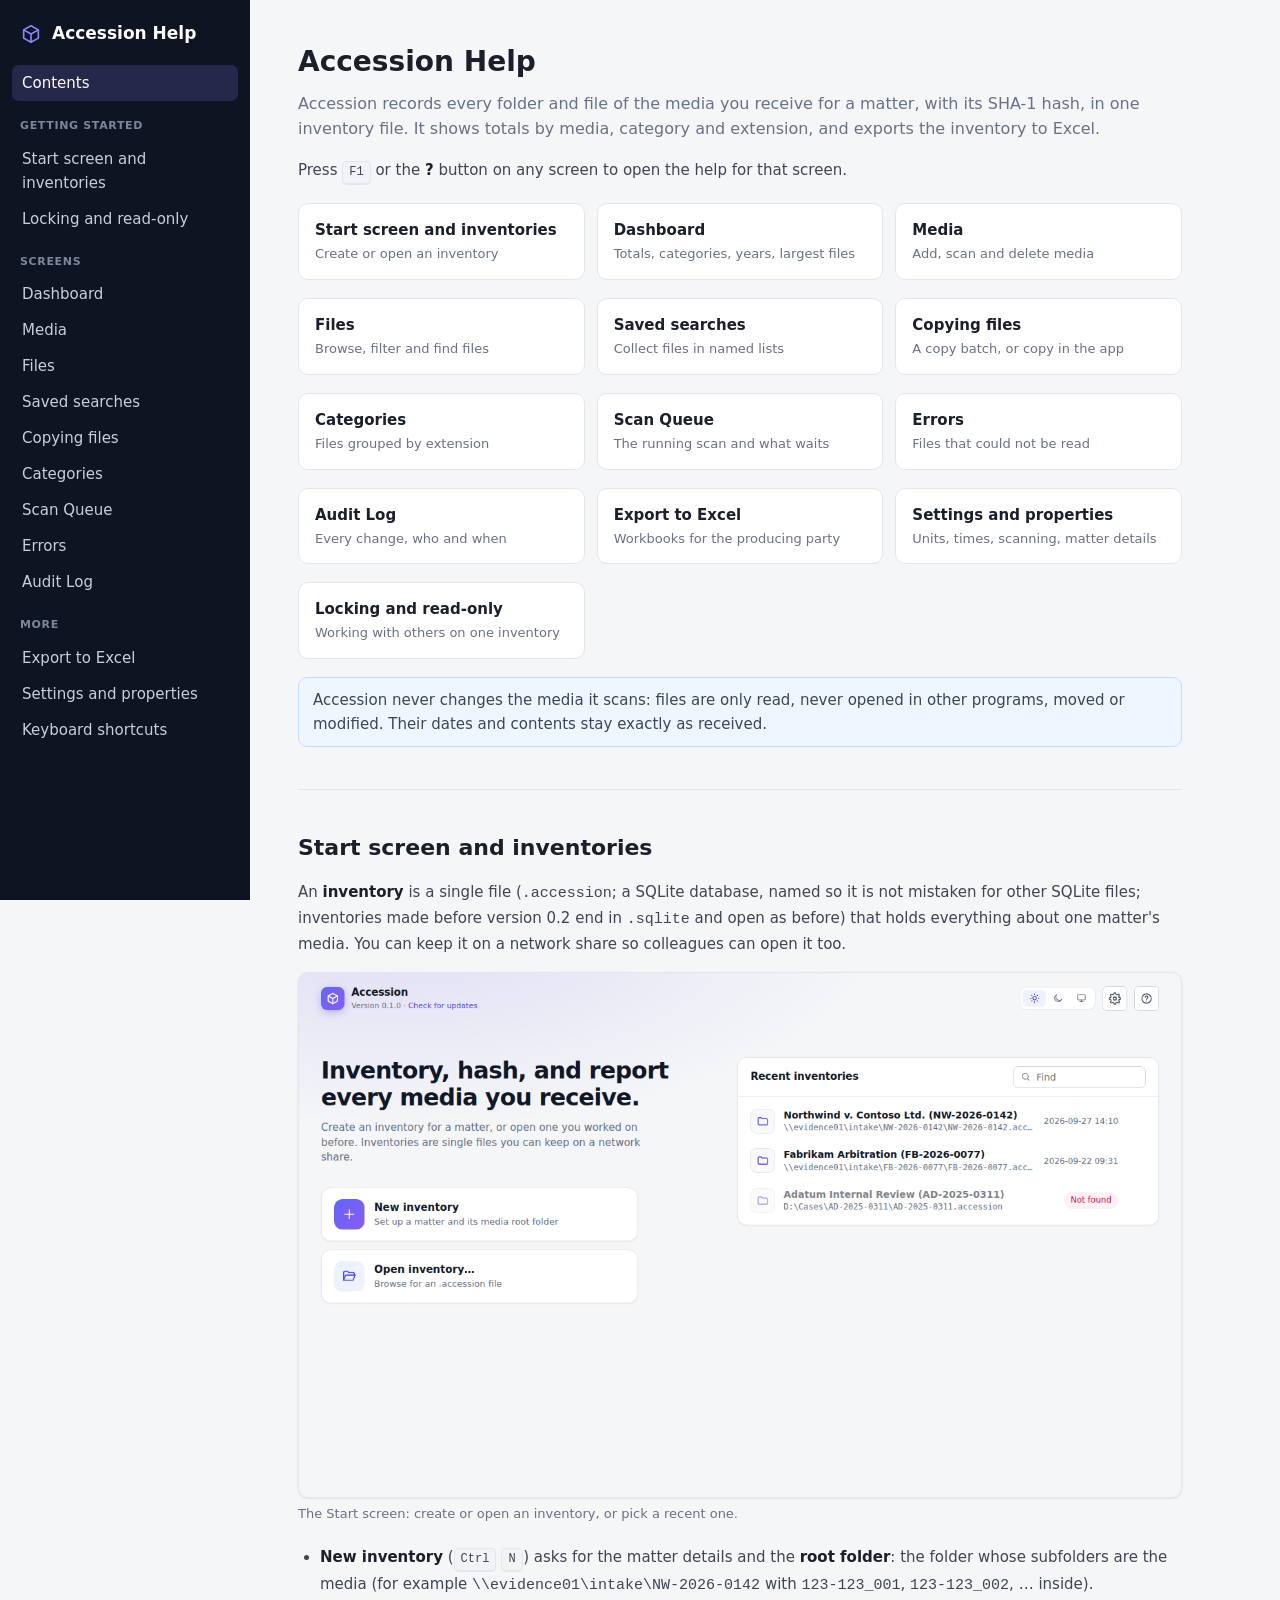
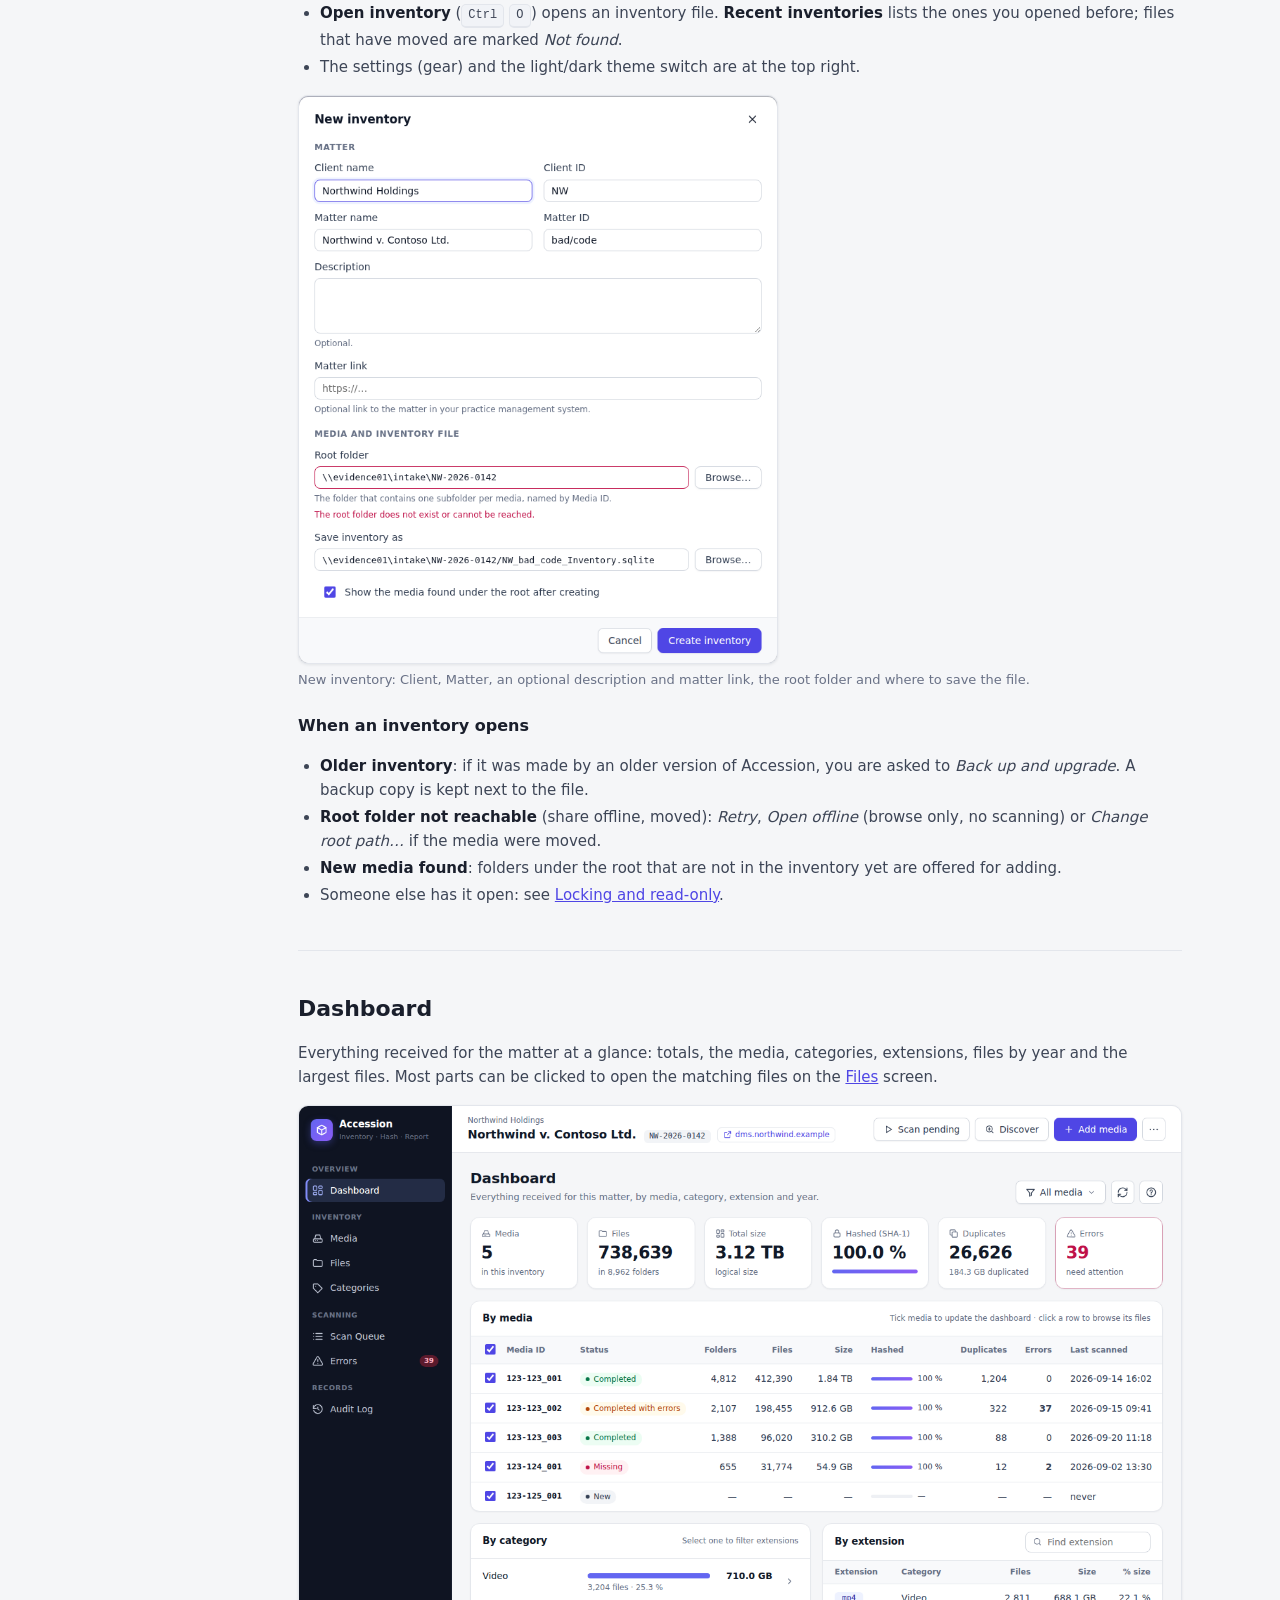
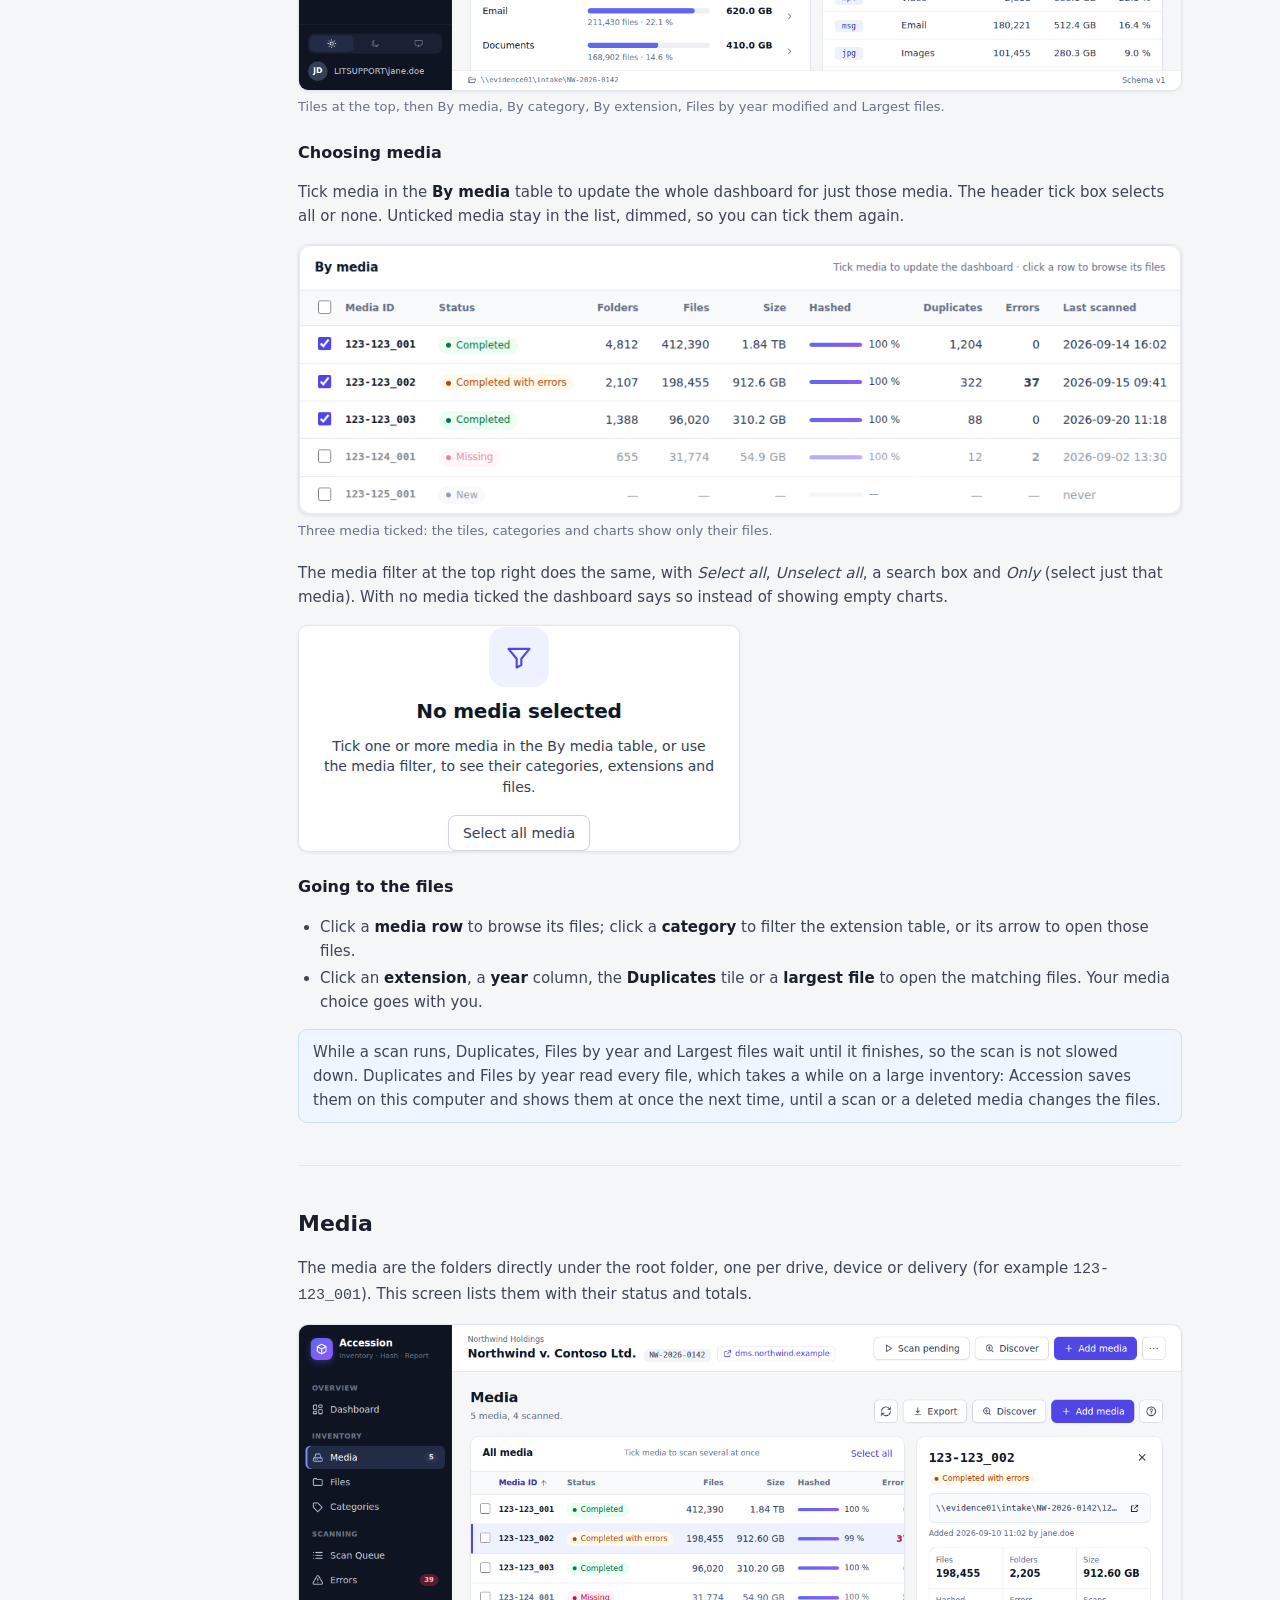
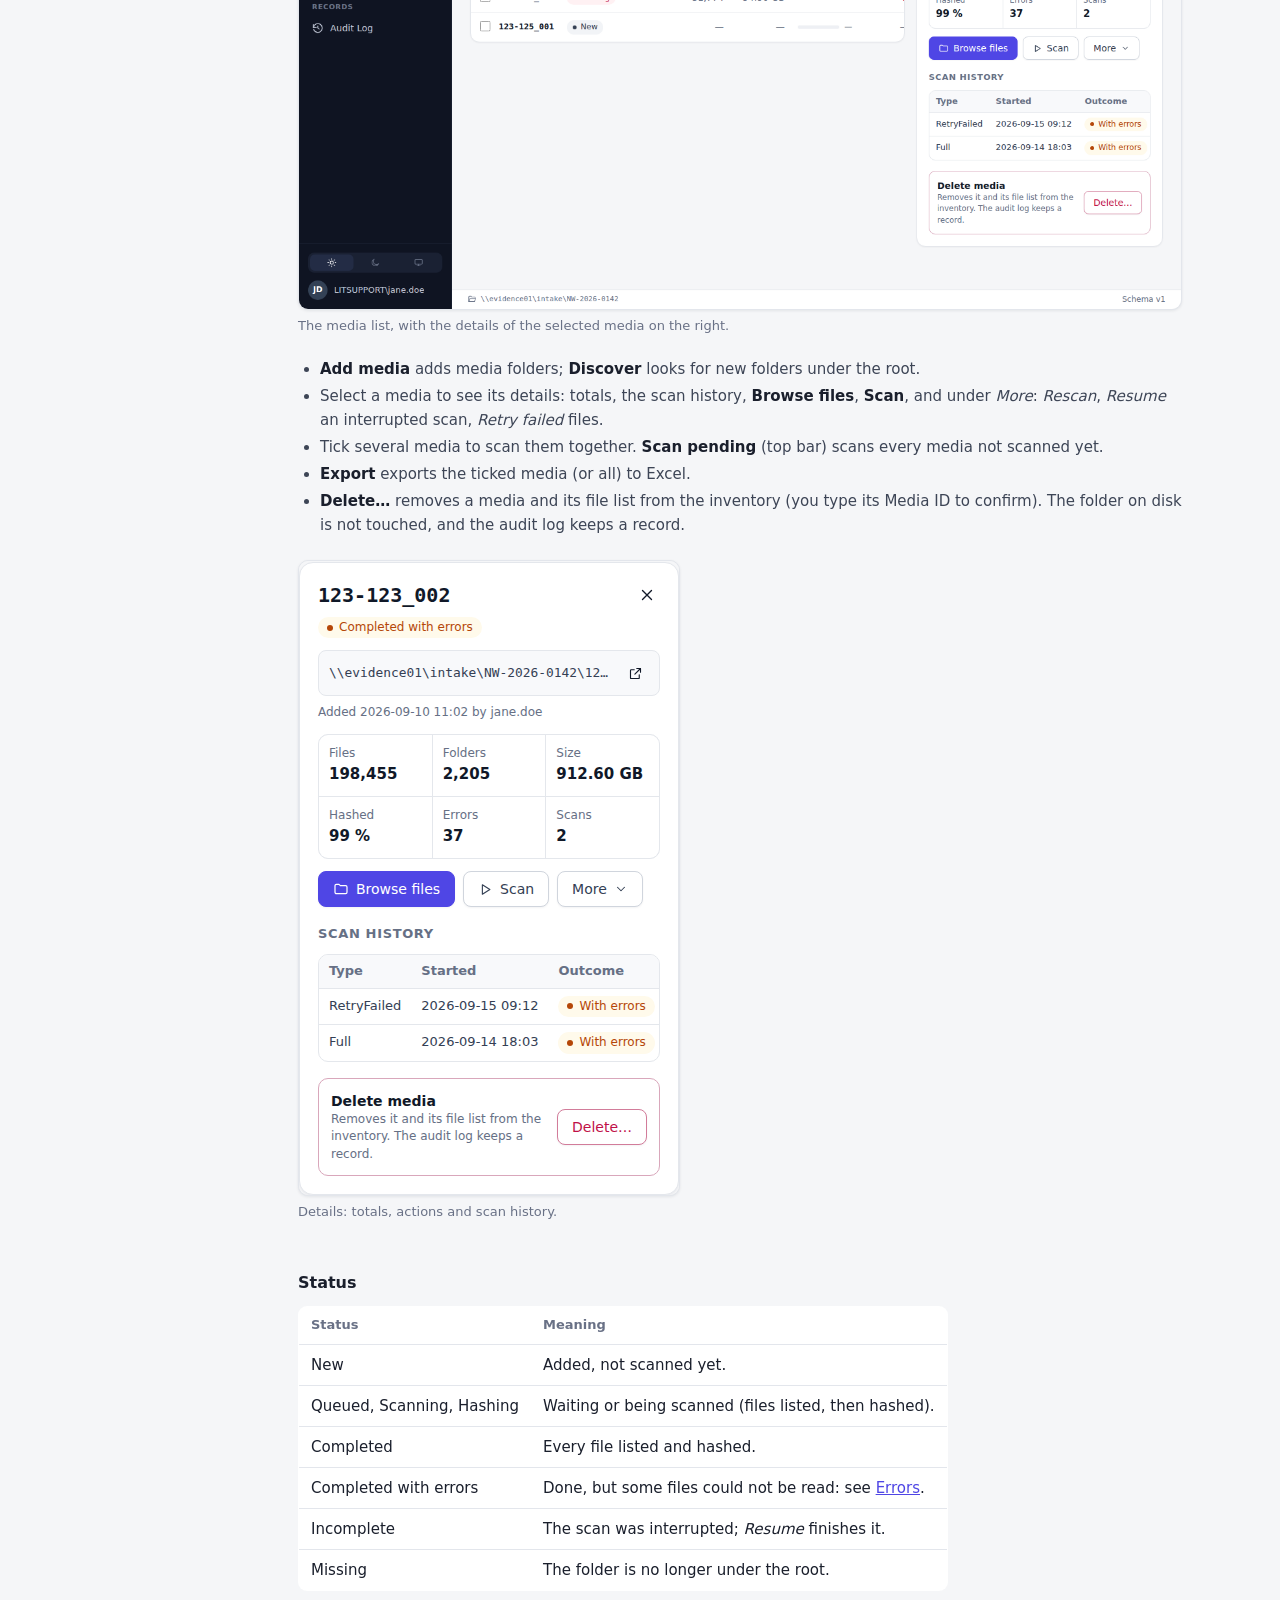
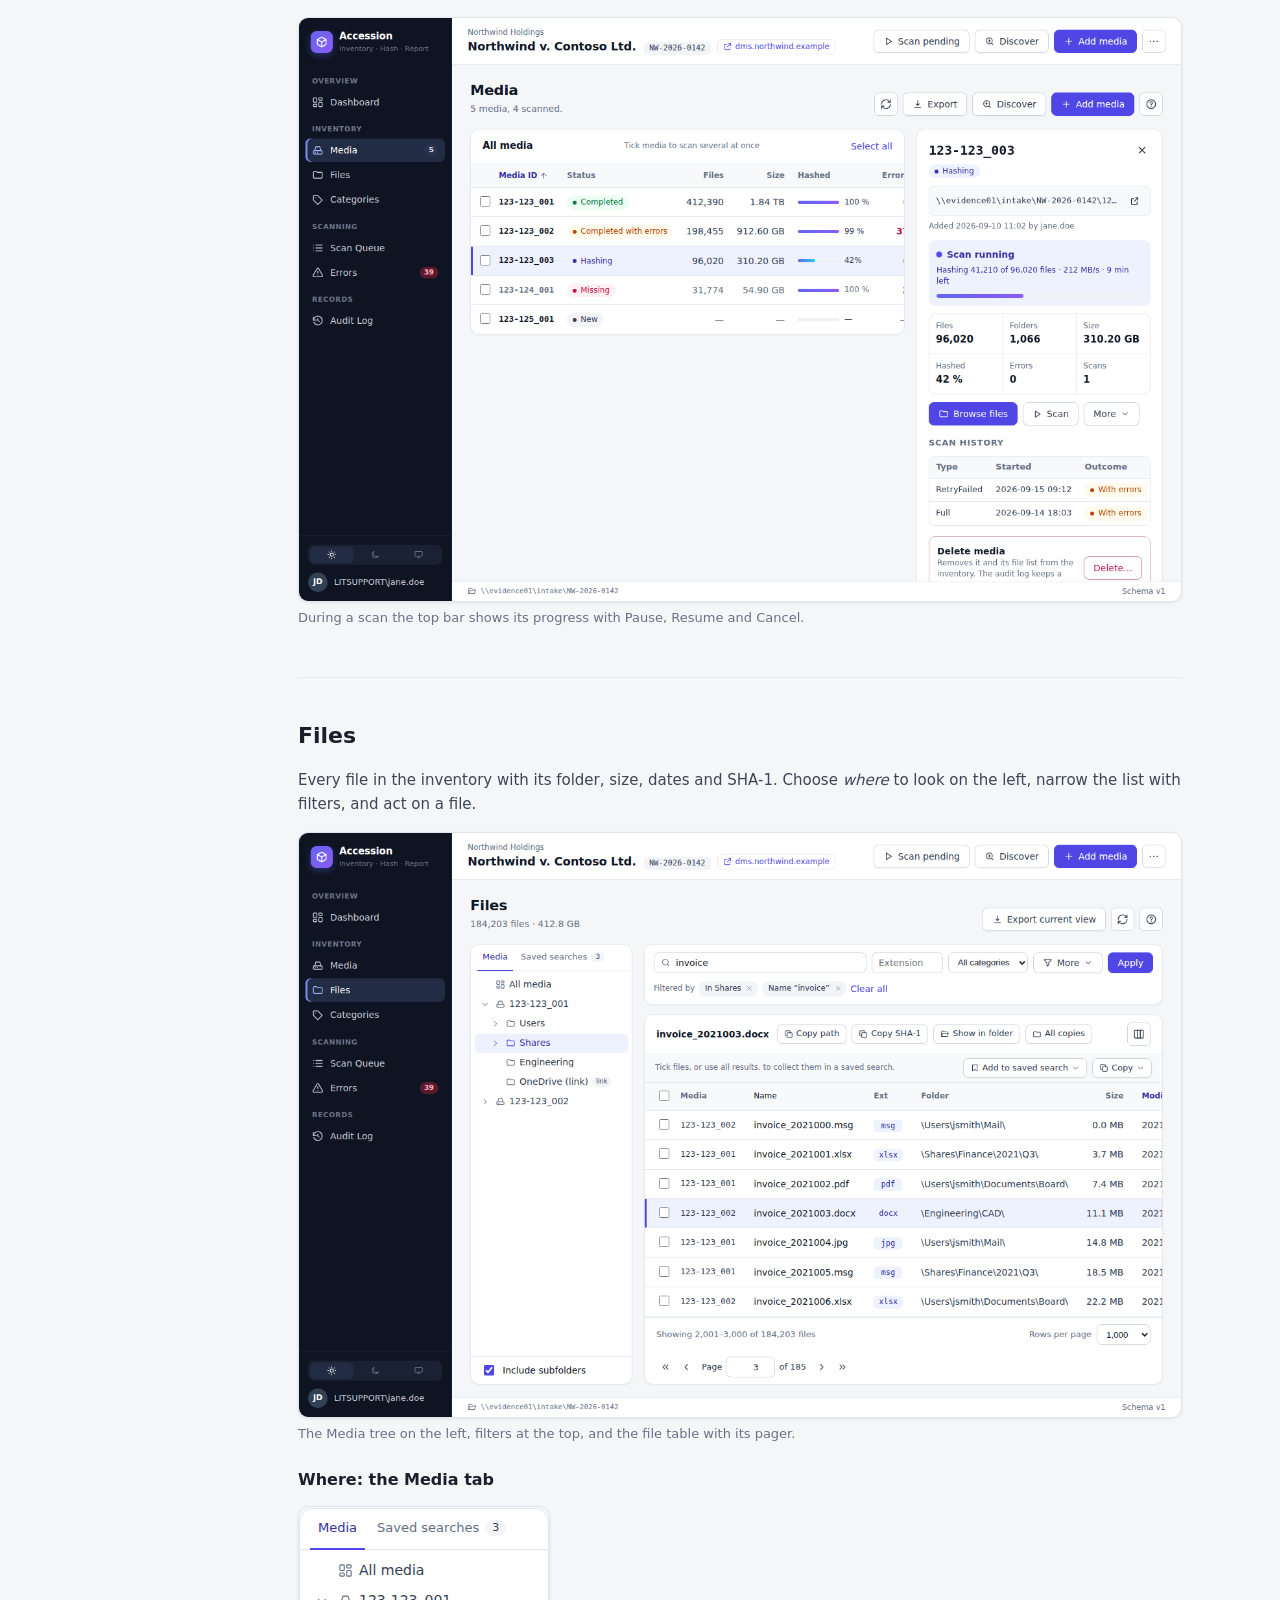
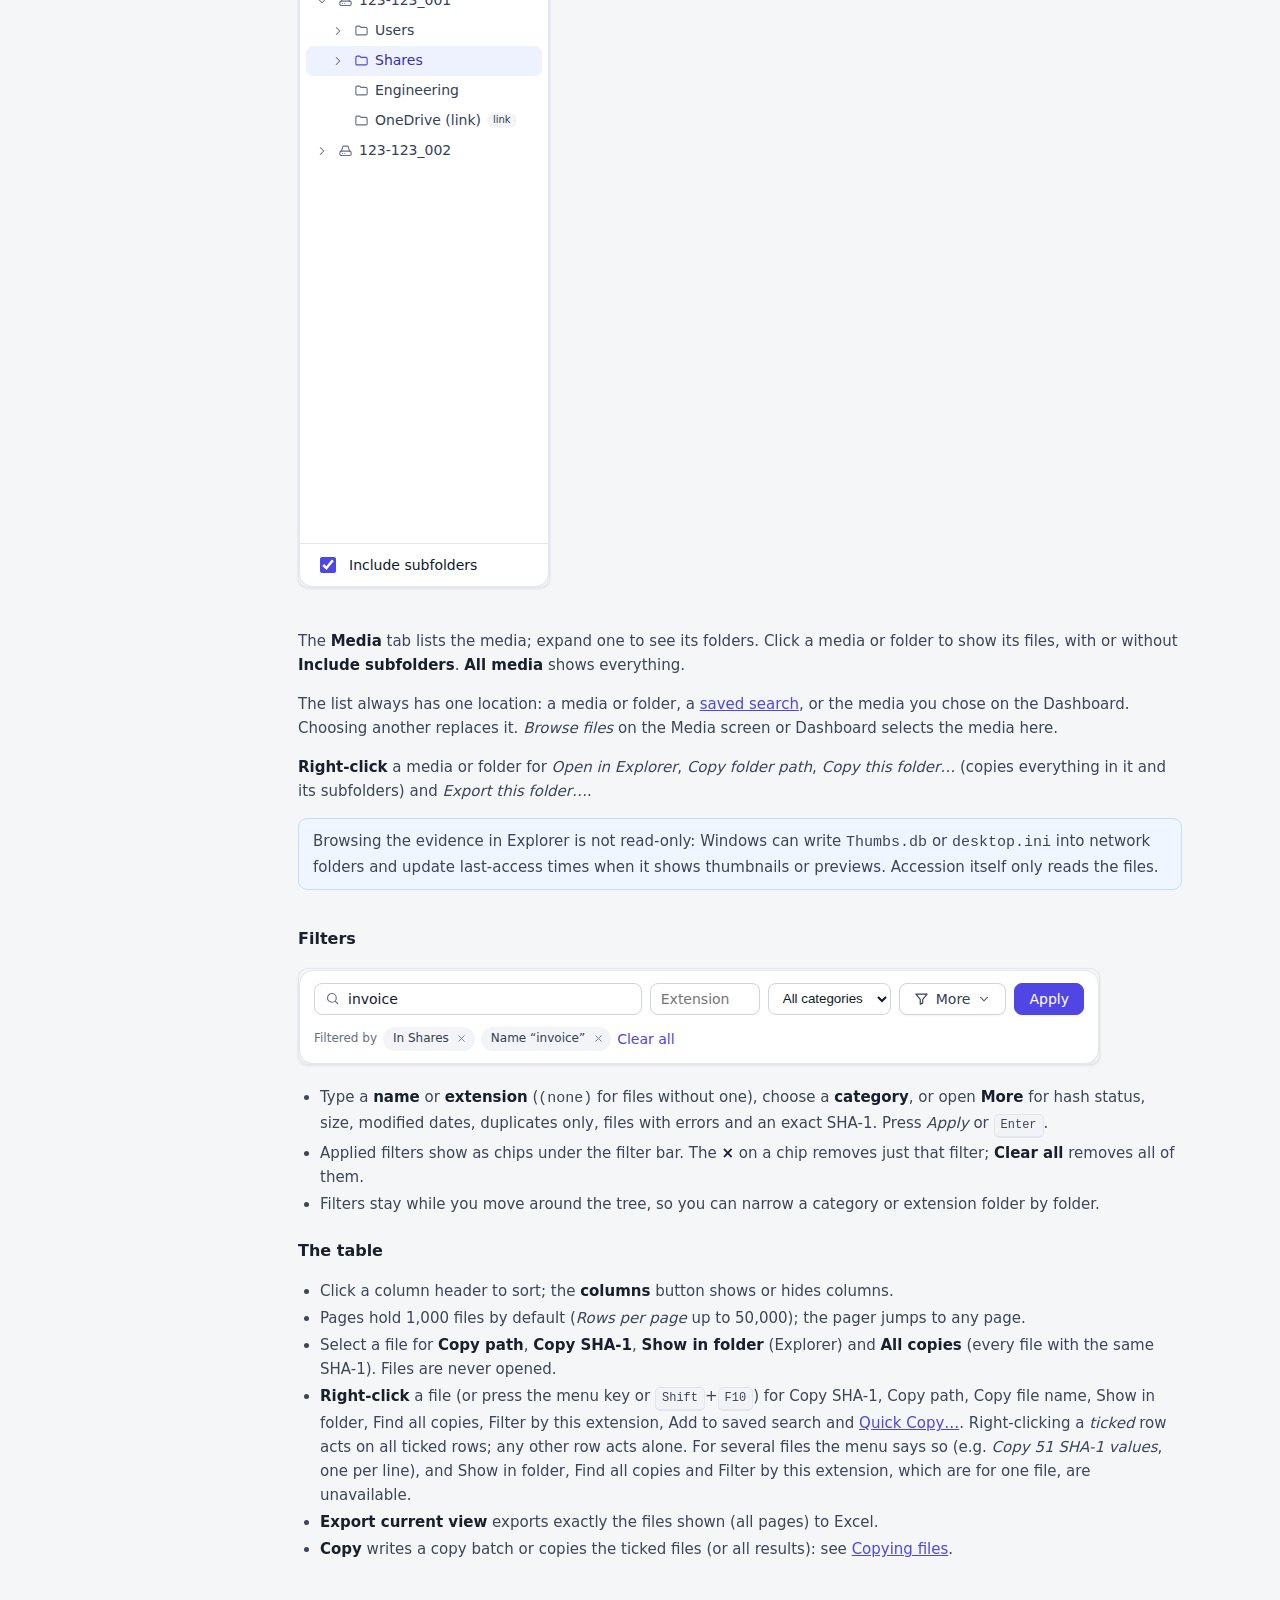
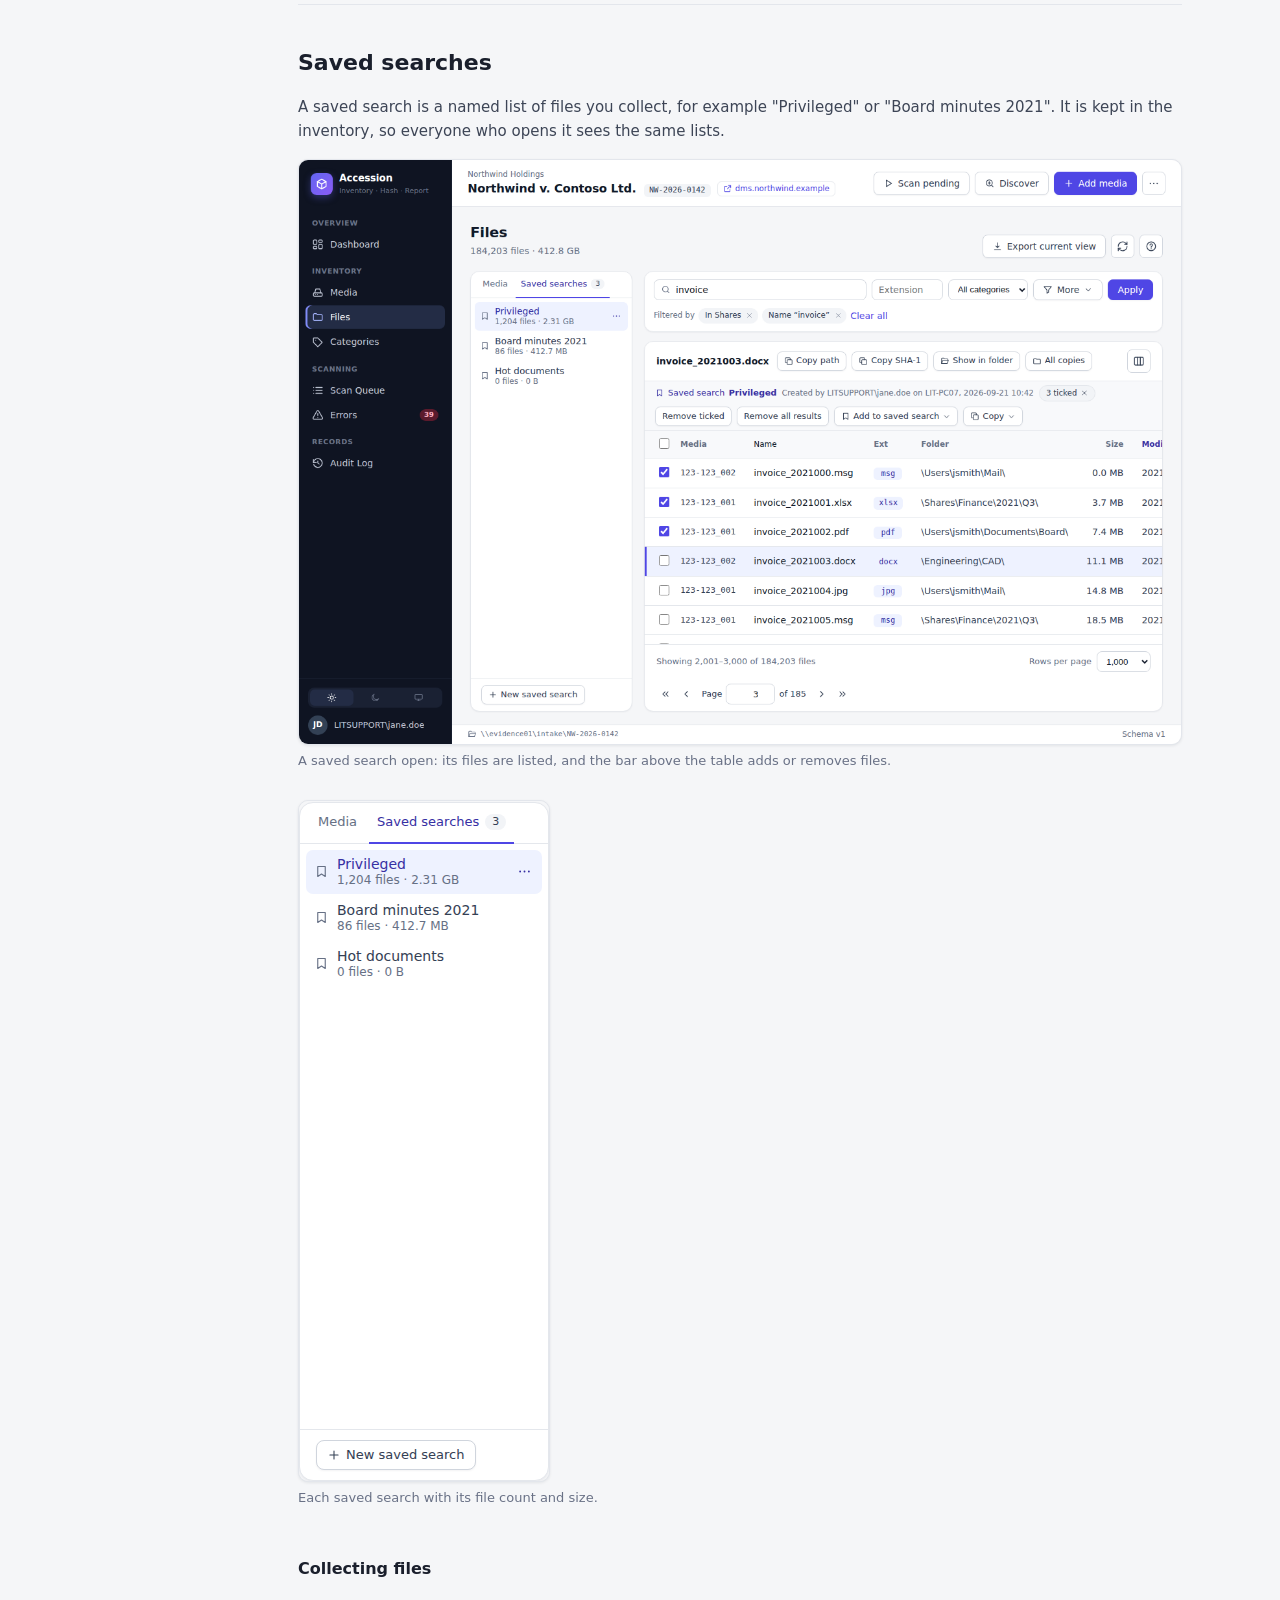
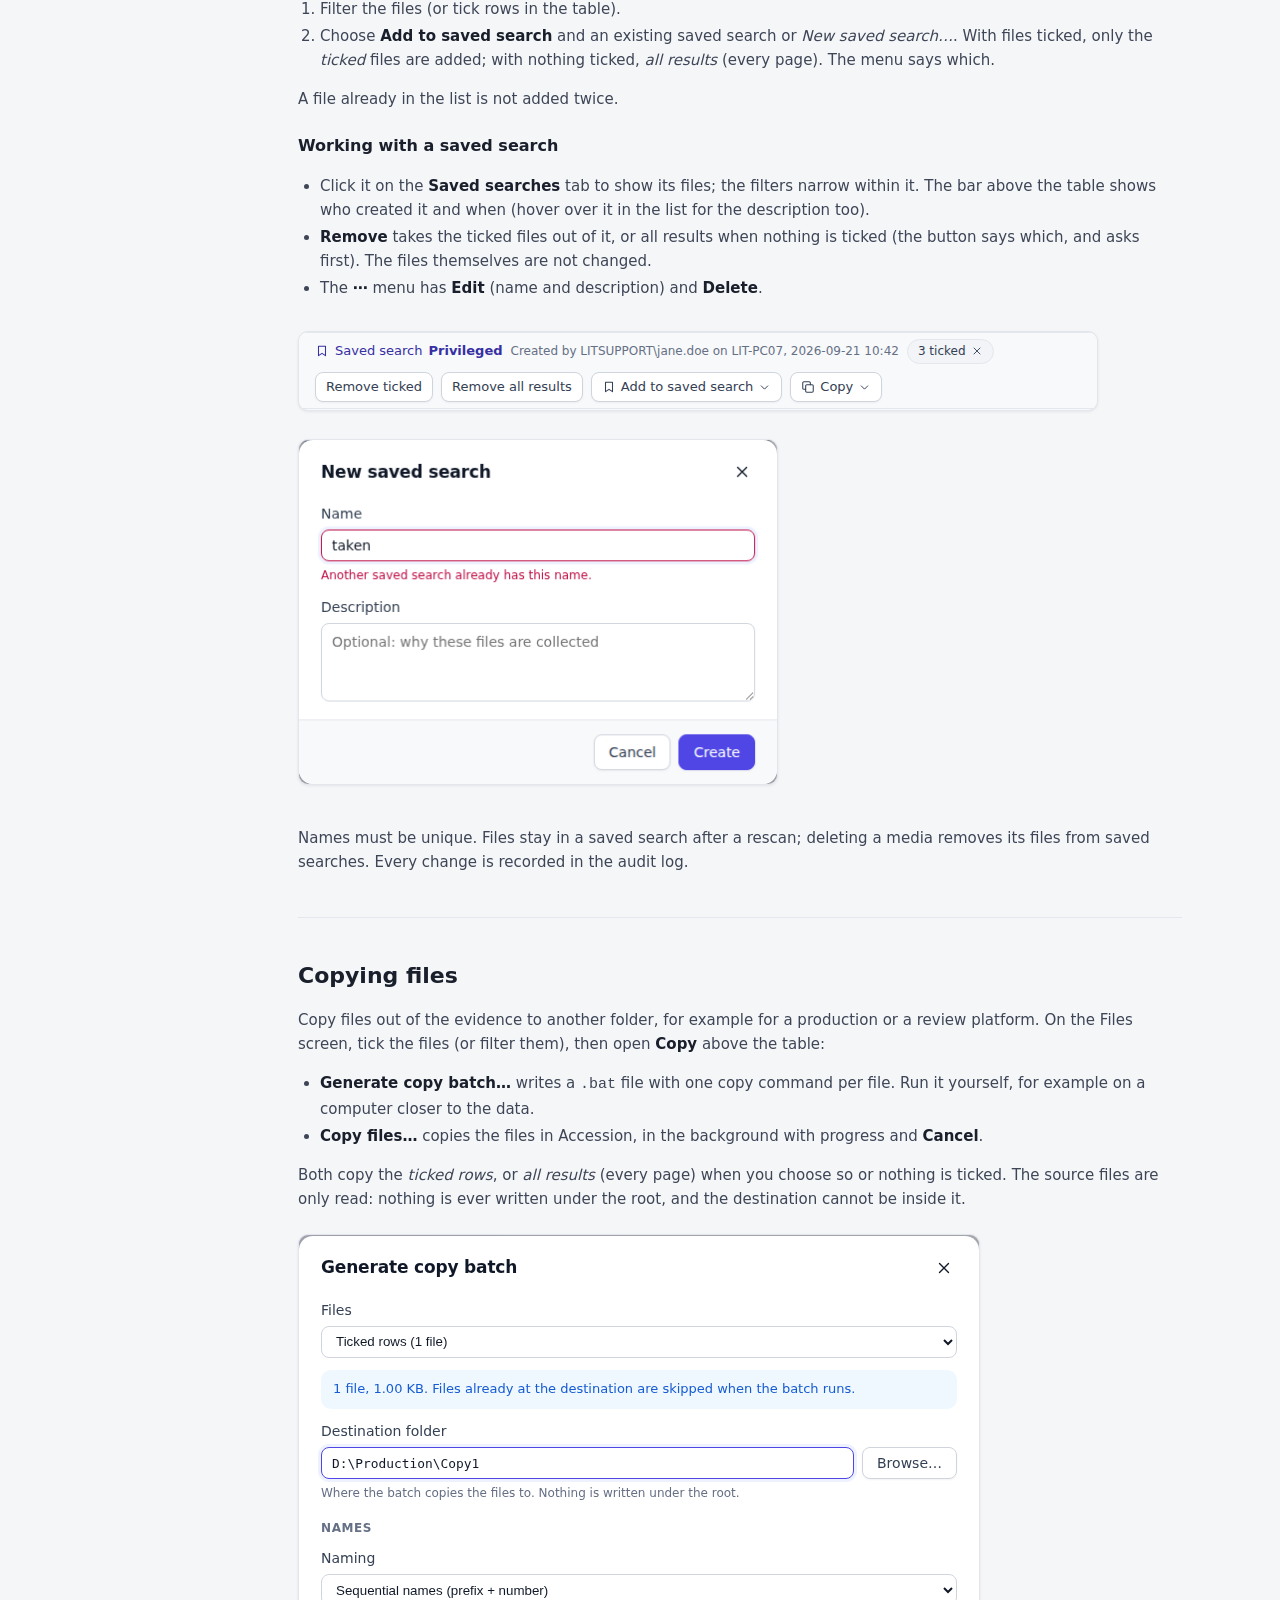
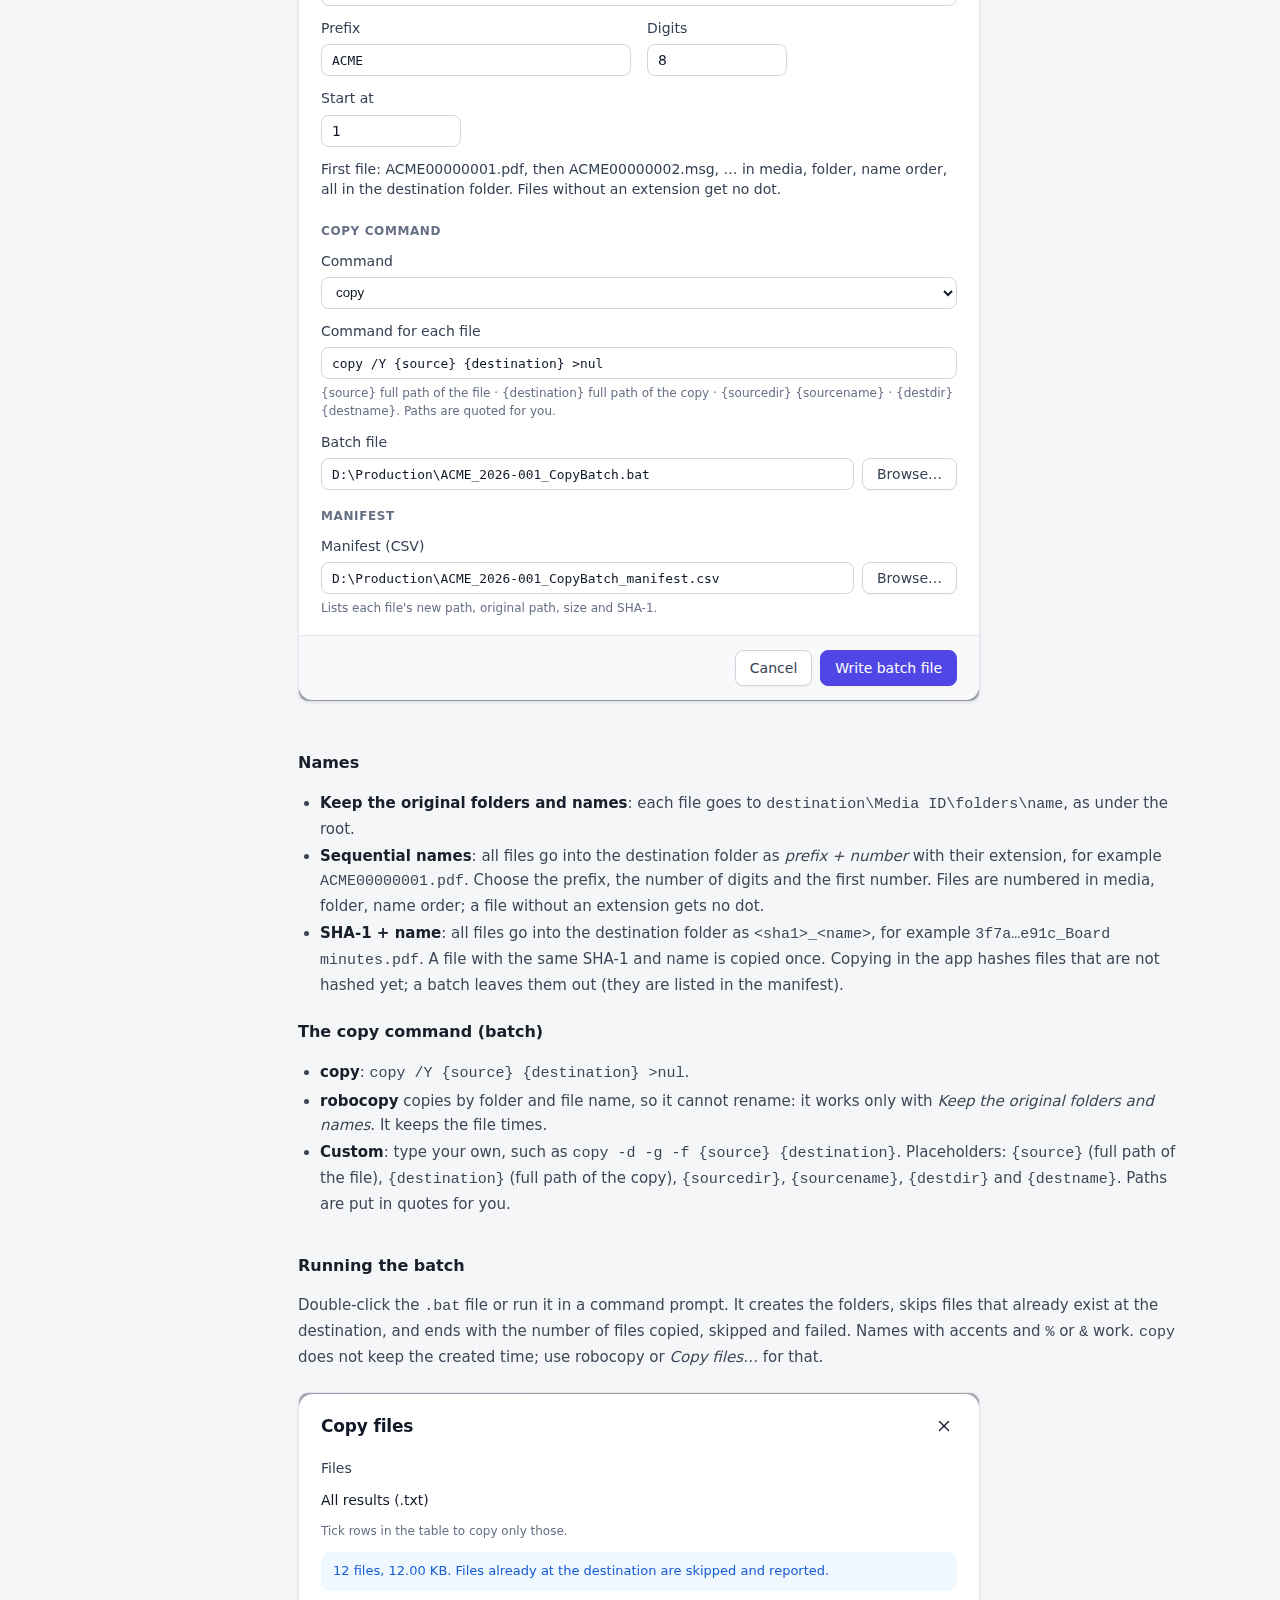
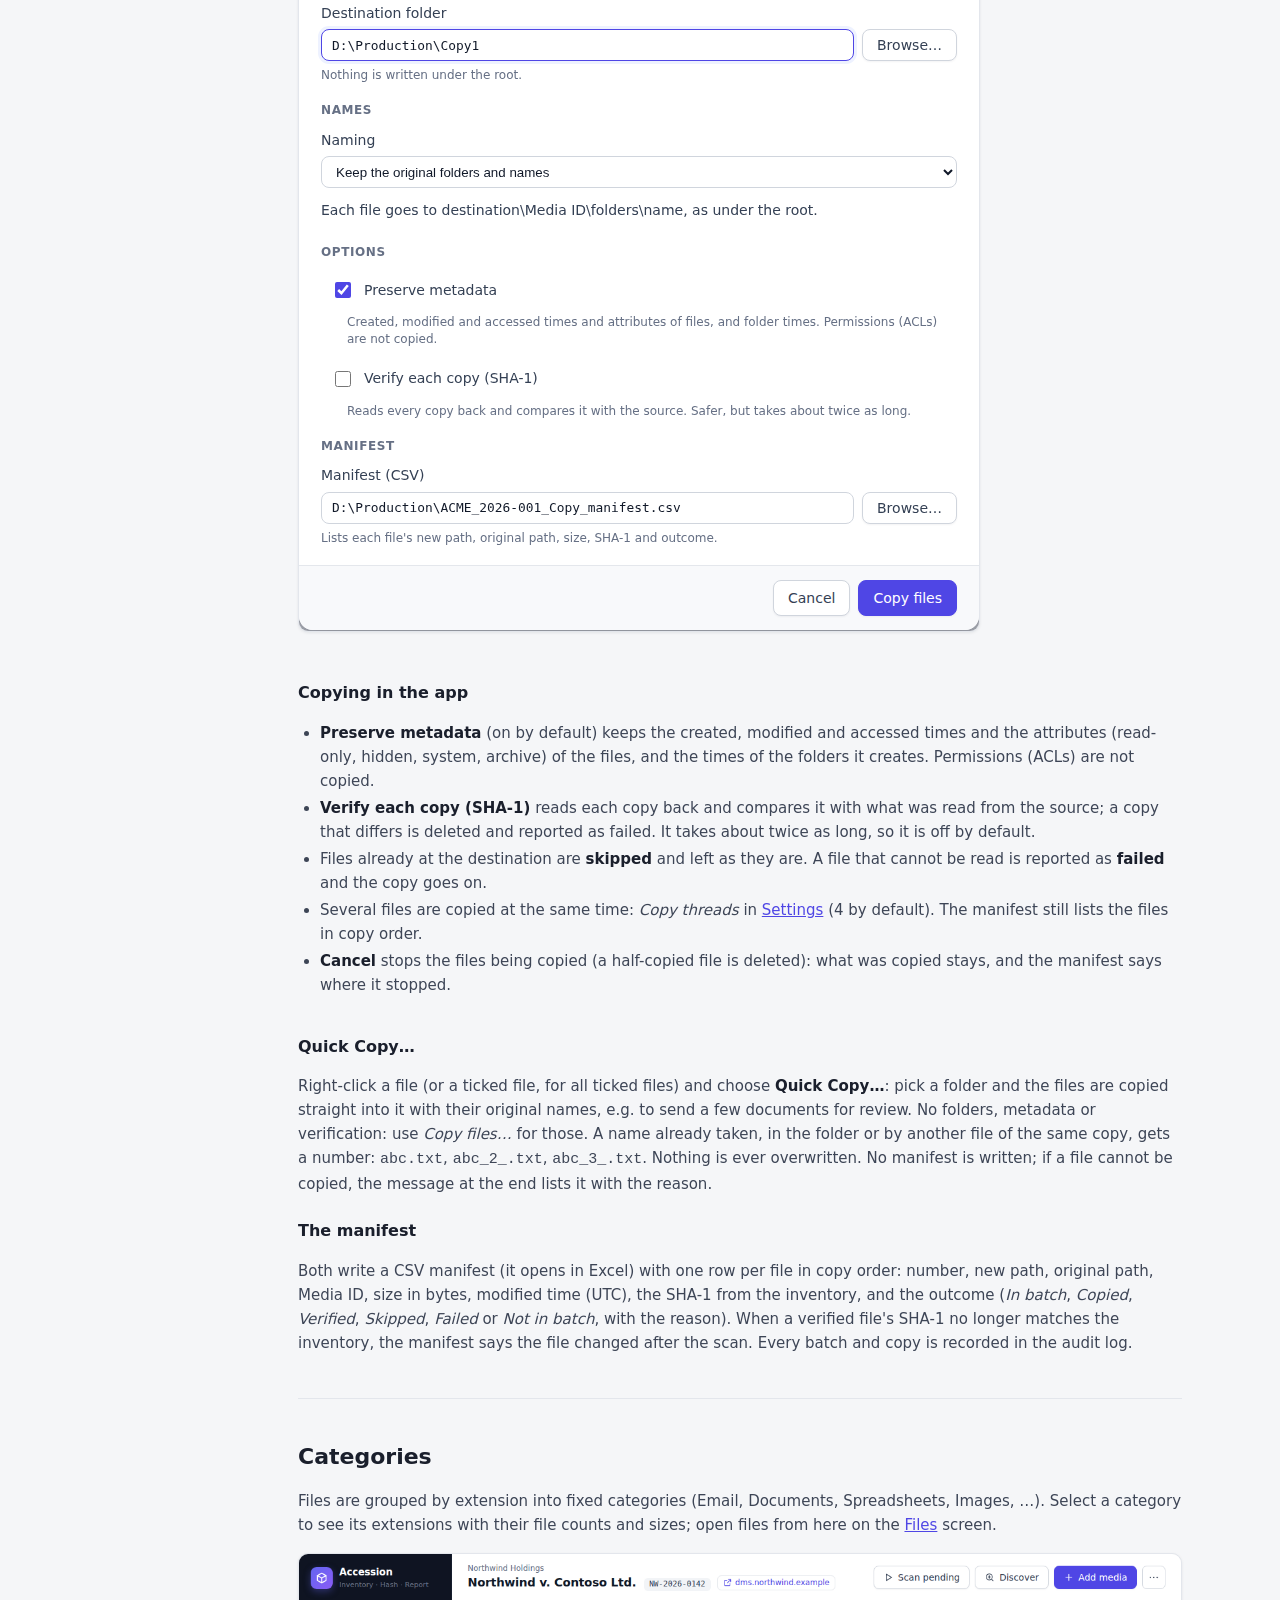
==== commit 2b020529: "Quick Copy: no manifest Quick Copy no longer writes a manifest. The copy engine takes a null manifes" ====
--- a/src/Accession.App/wwwroot/help/index.html
+++ b/src/Accession.App/wwwroot/help/index.html
@@ -300,7 +300,7 @@
                 the files are copied straight into it with their original names, e.g. to send a few documents for review. No folders,
                 metadata or verification: use <em>Copy files…</em> for those. A name already taken, in the folder or by another file
                 of the same copy, gets a number: <code>abc.txt</code>, <code>abc_2_.txt</code>, <code>abc_3_.txt</code>. Nothing is ever
-                overwritten. Its manifest is kept in <code>%LOCALAPPDATA%\Accession\quick copy</code>, so the folder holds only the copies.</p>
+                overwritten. No manifest is written; if a file cannot be copied, the message at the end lists it with the reason.</p>
             <h3>The manifest</h3>
             <p>Both write a CSV manifest (it opens in Excel) with one row per file in copy order: number, new path, original path,
                 Media ID, size in bytes, modified time (UTC), the SHA-1 from the inventory, and the outcome (<em>In batch</em>,
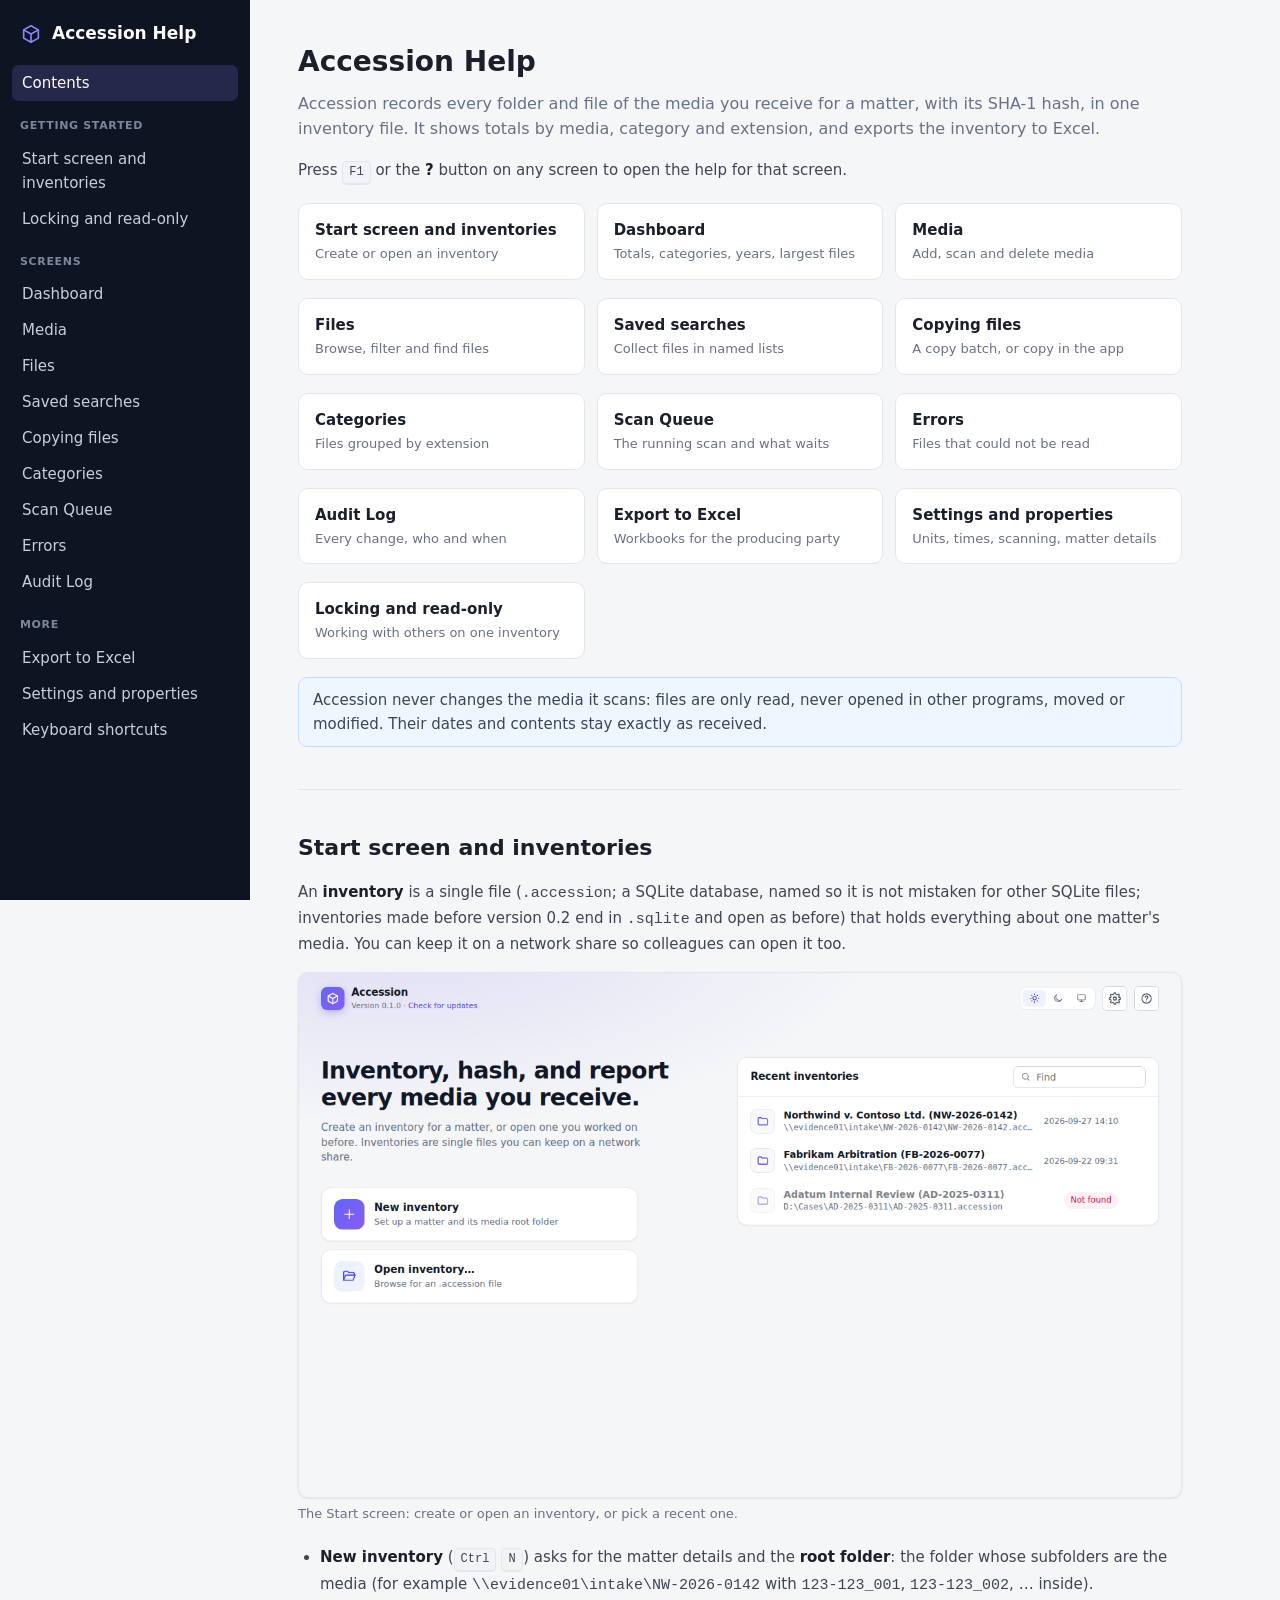
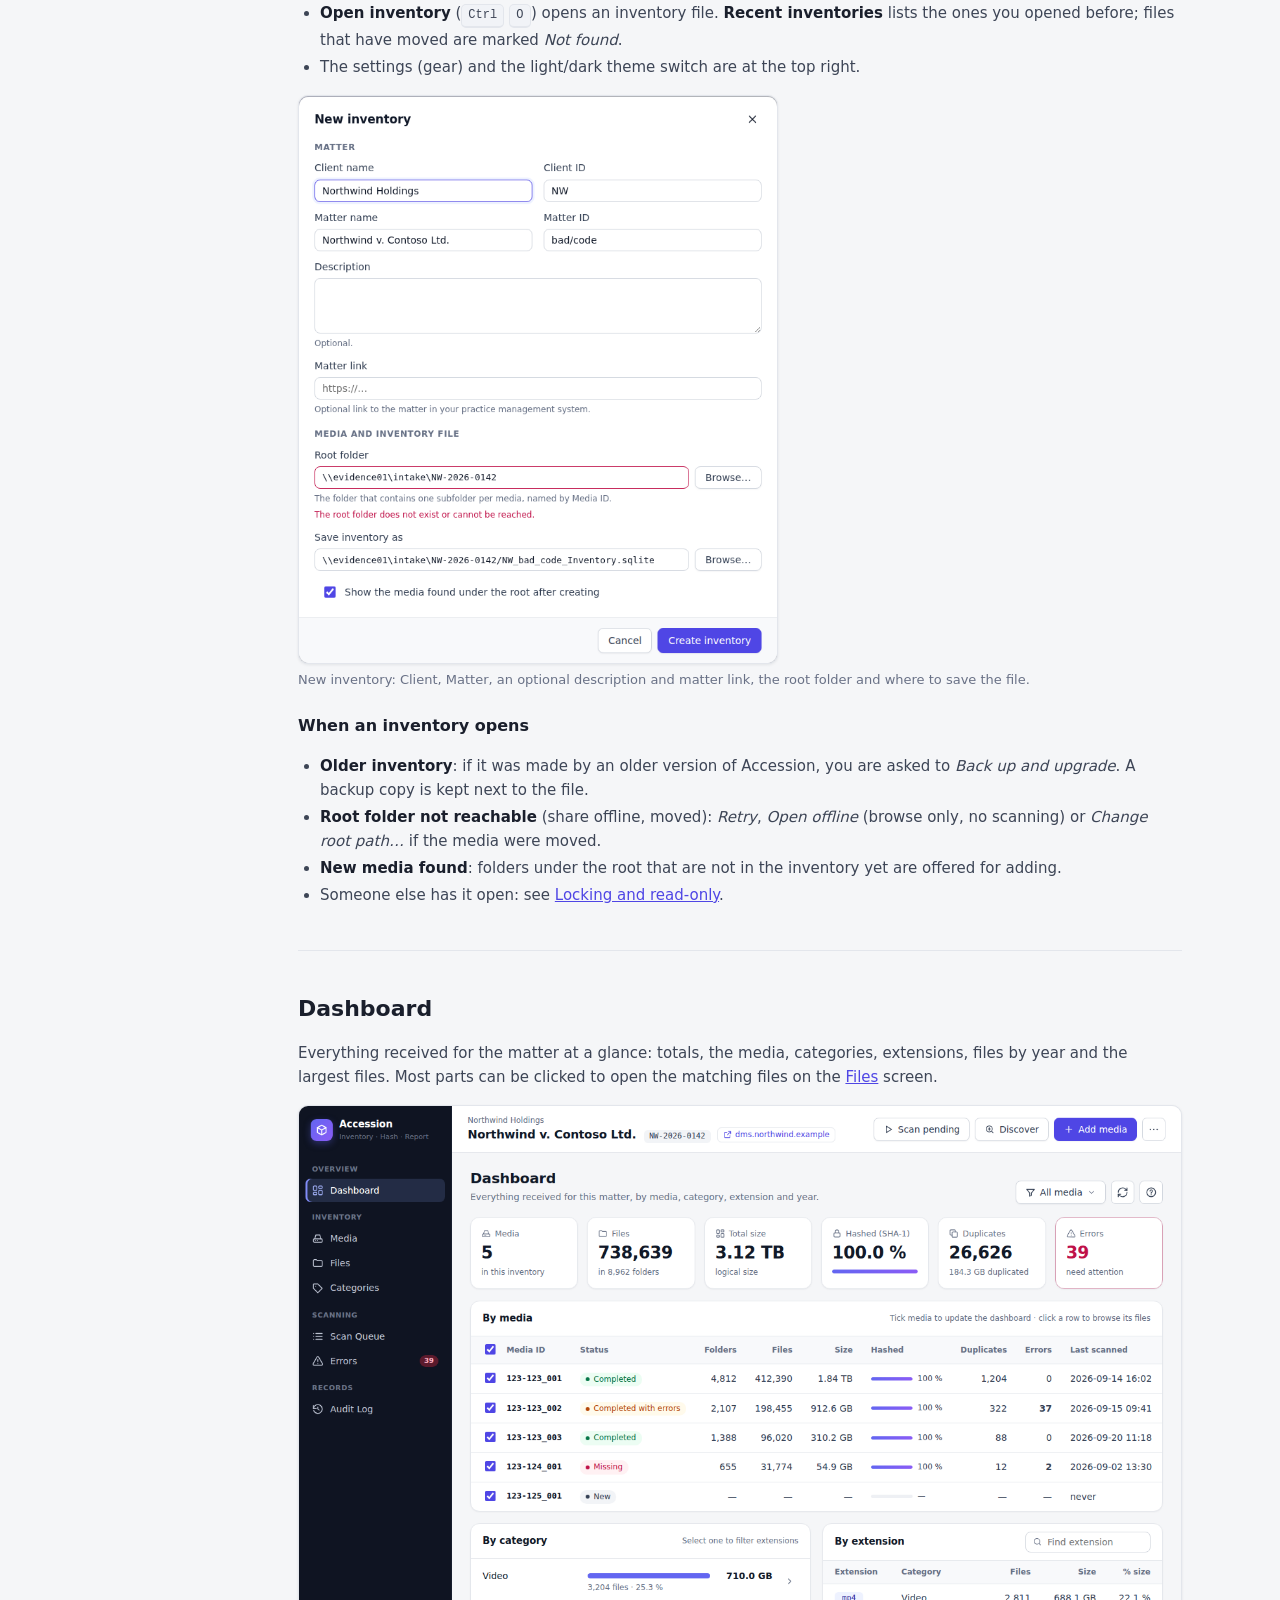
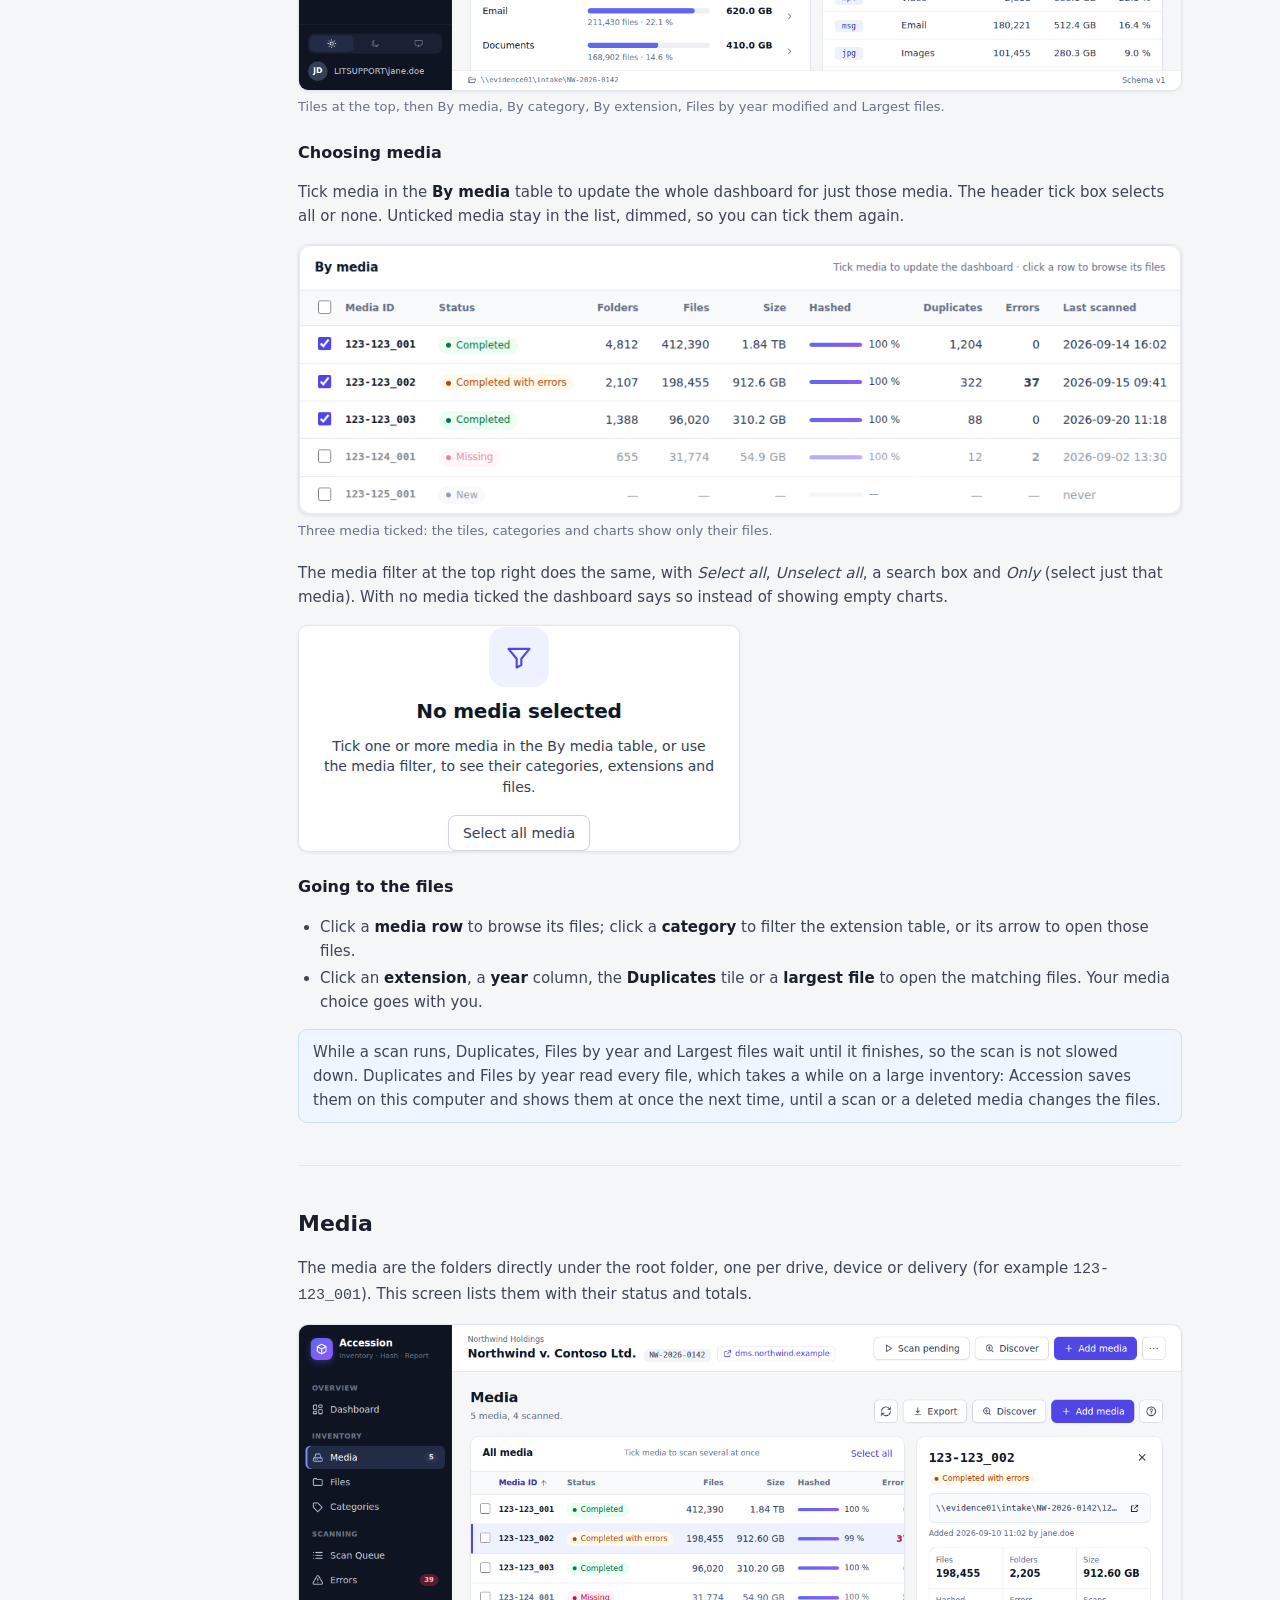
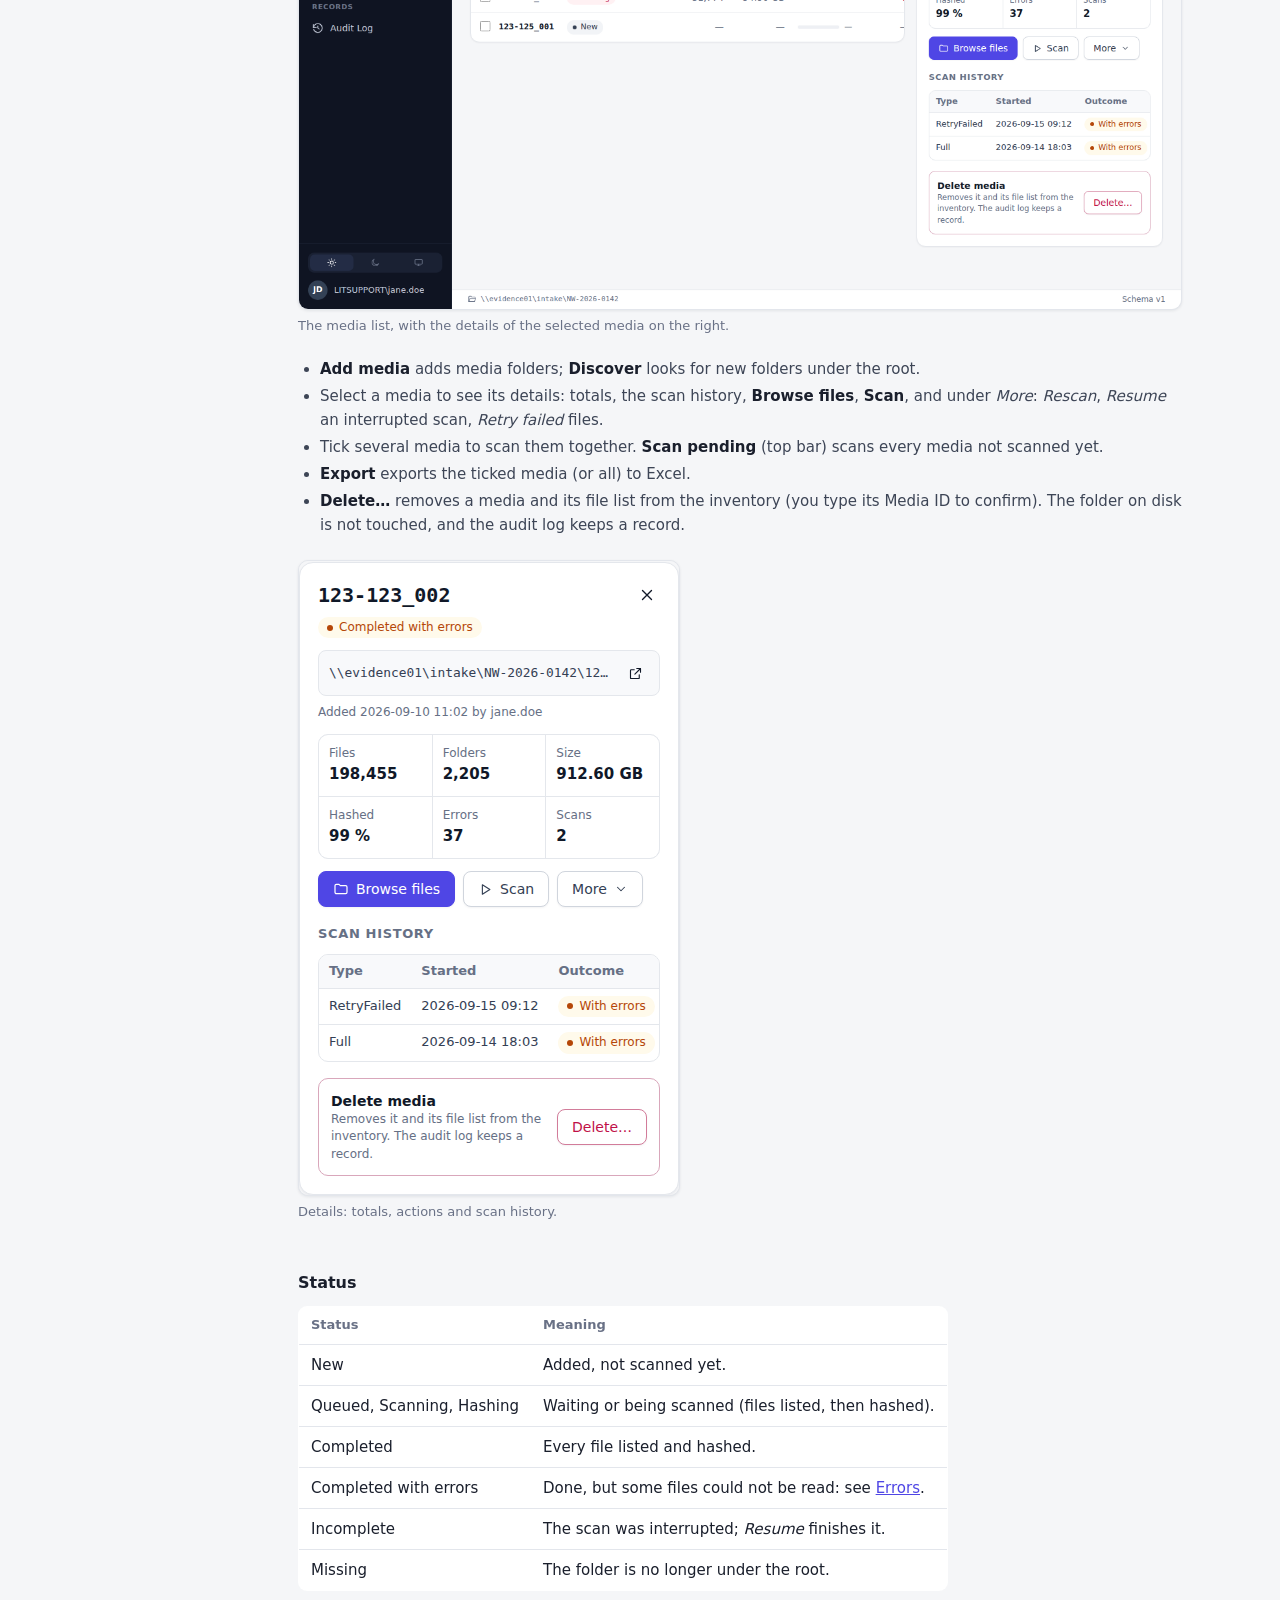
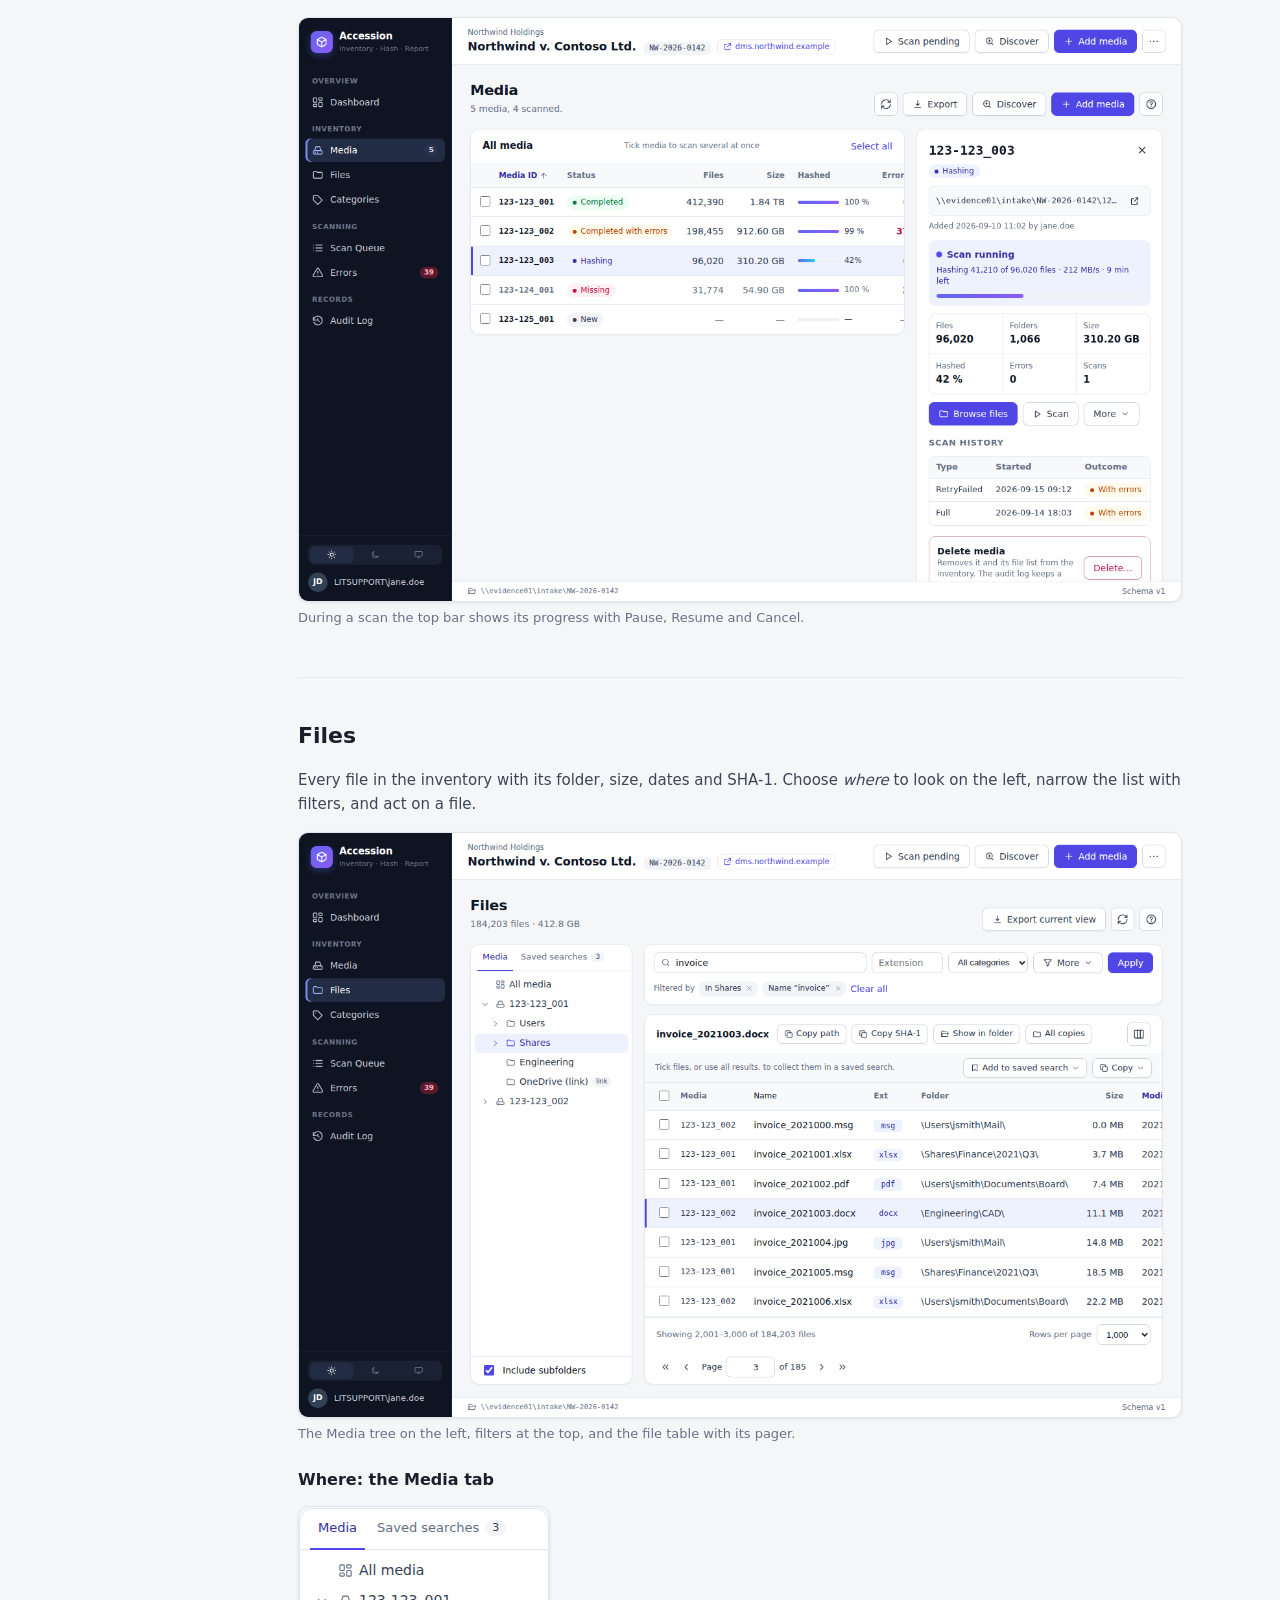
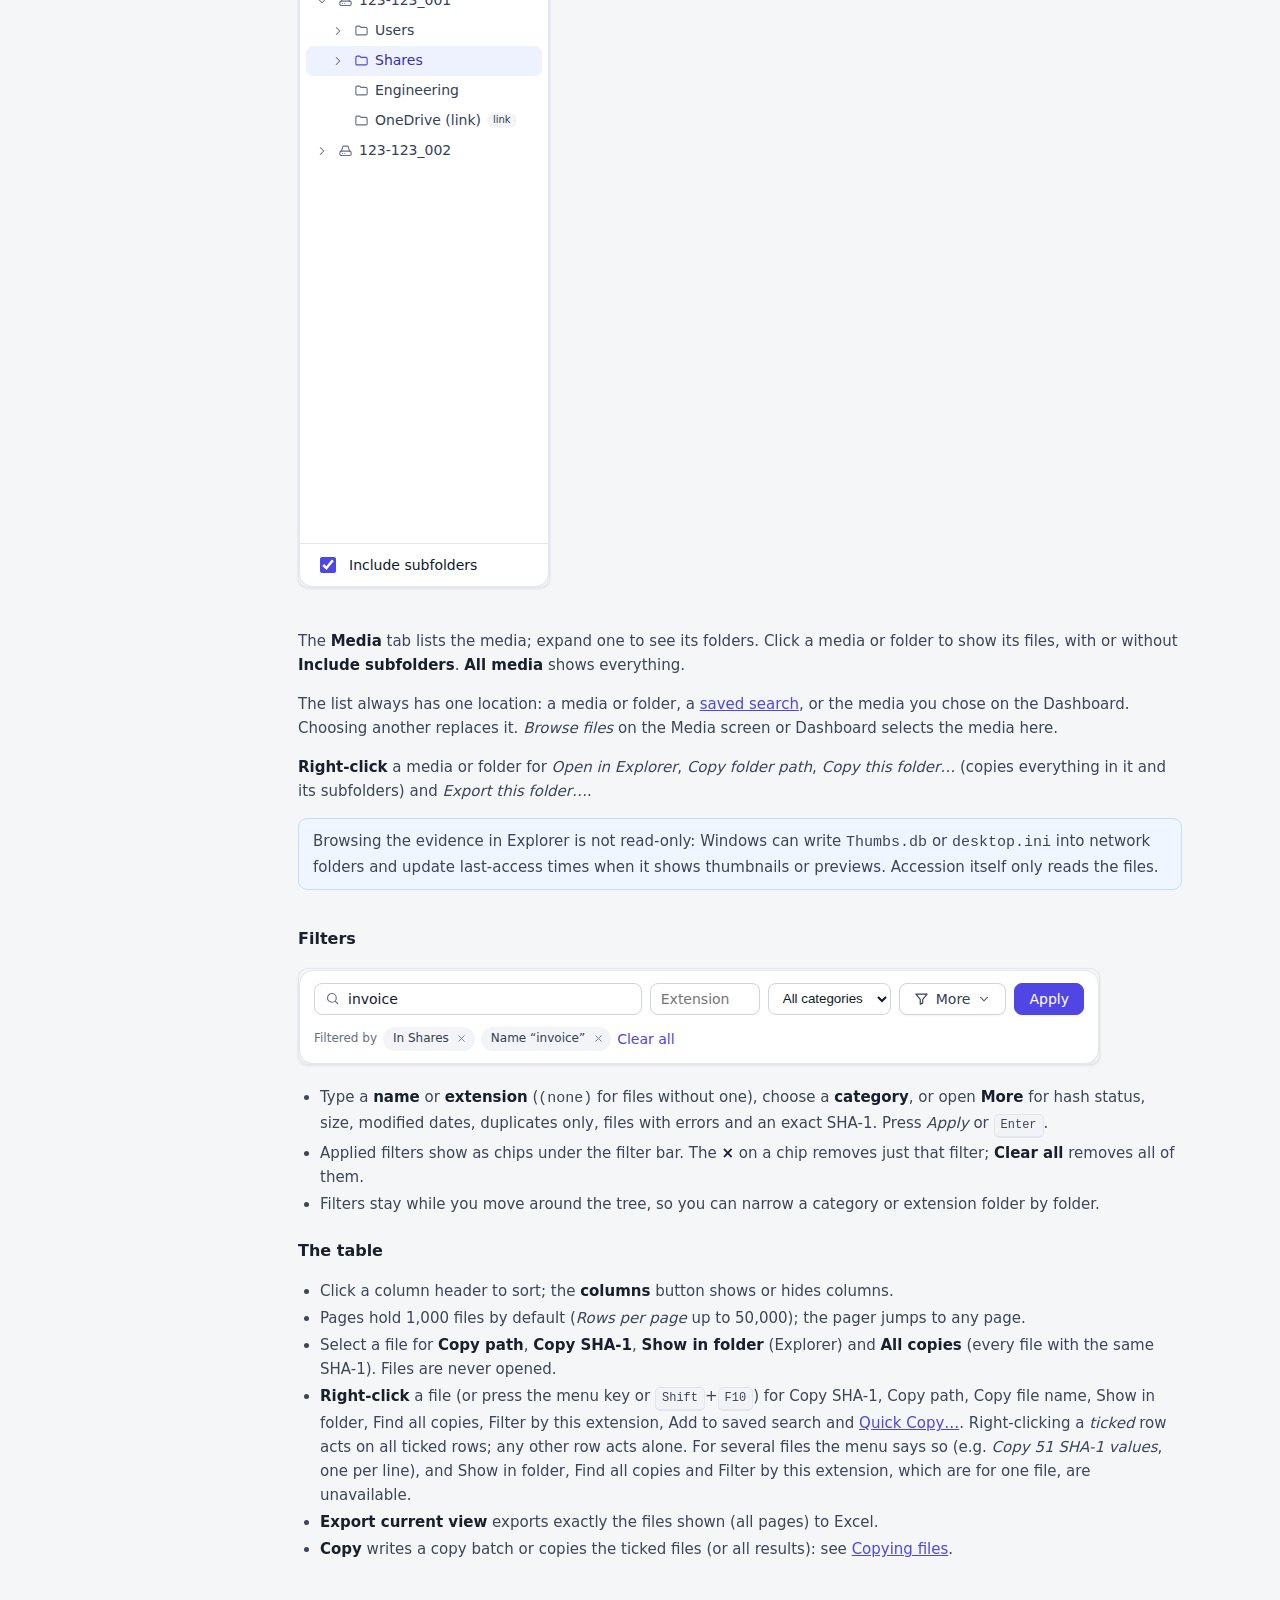
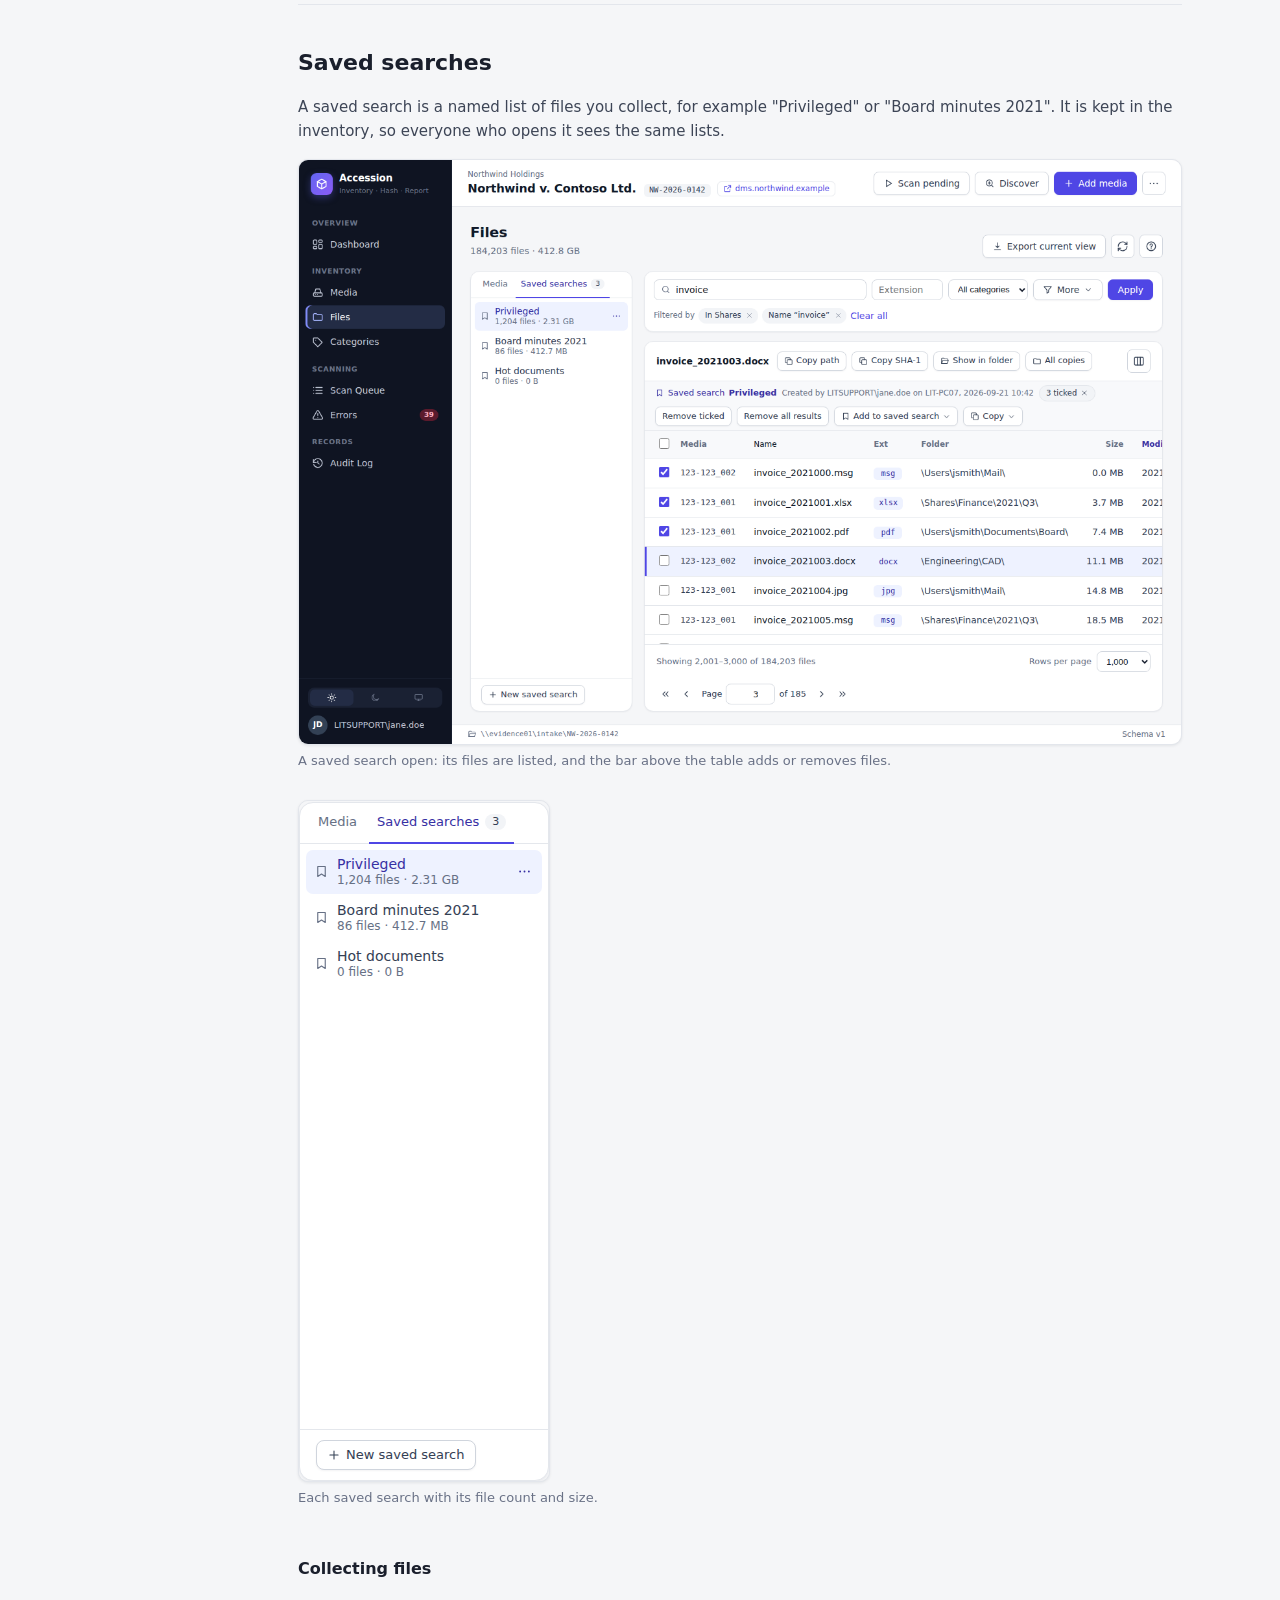
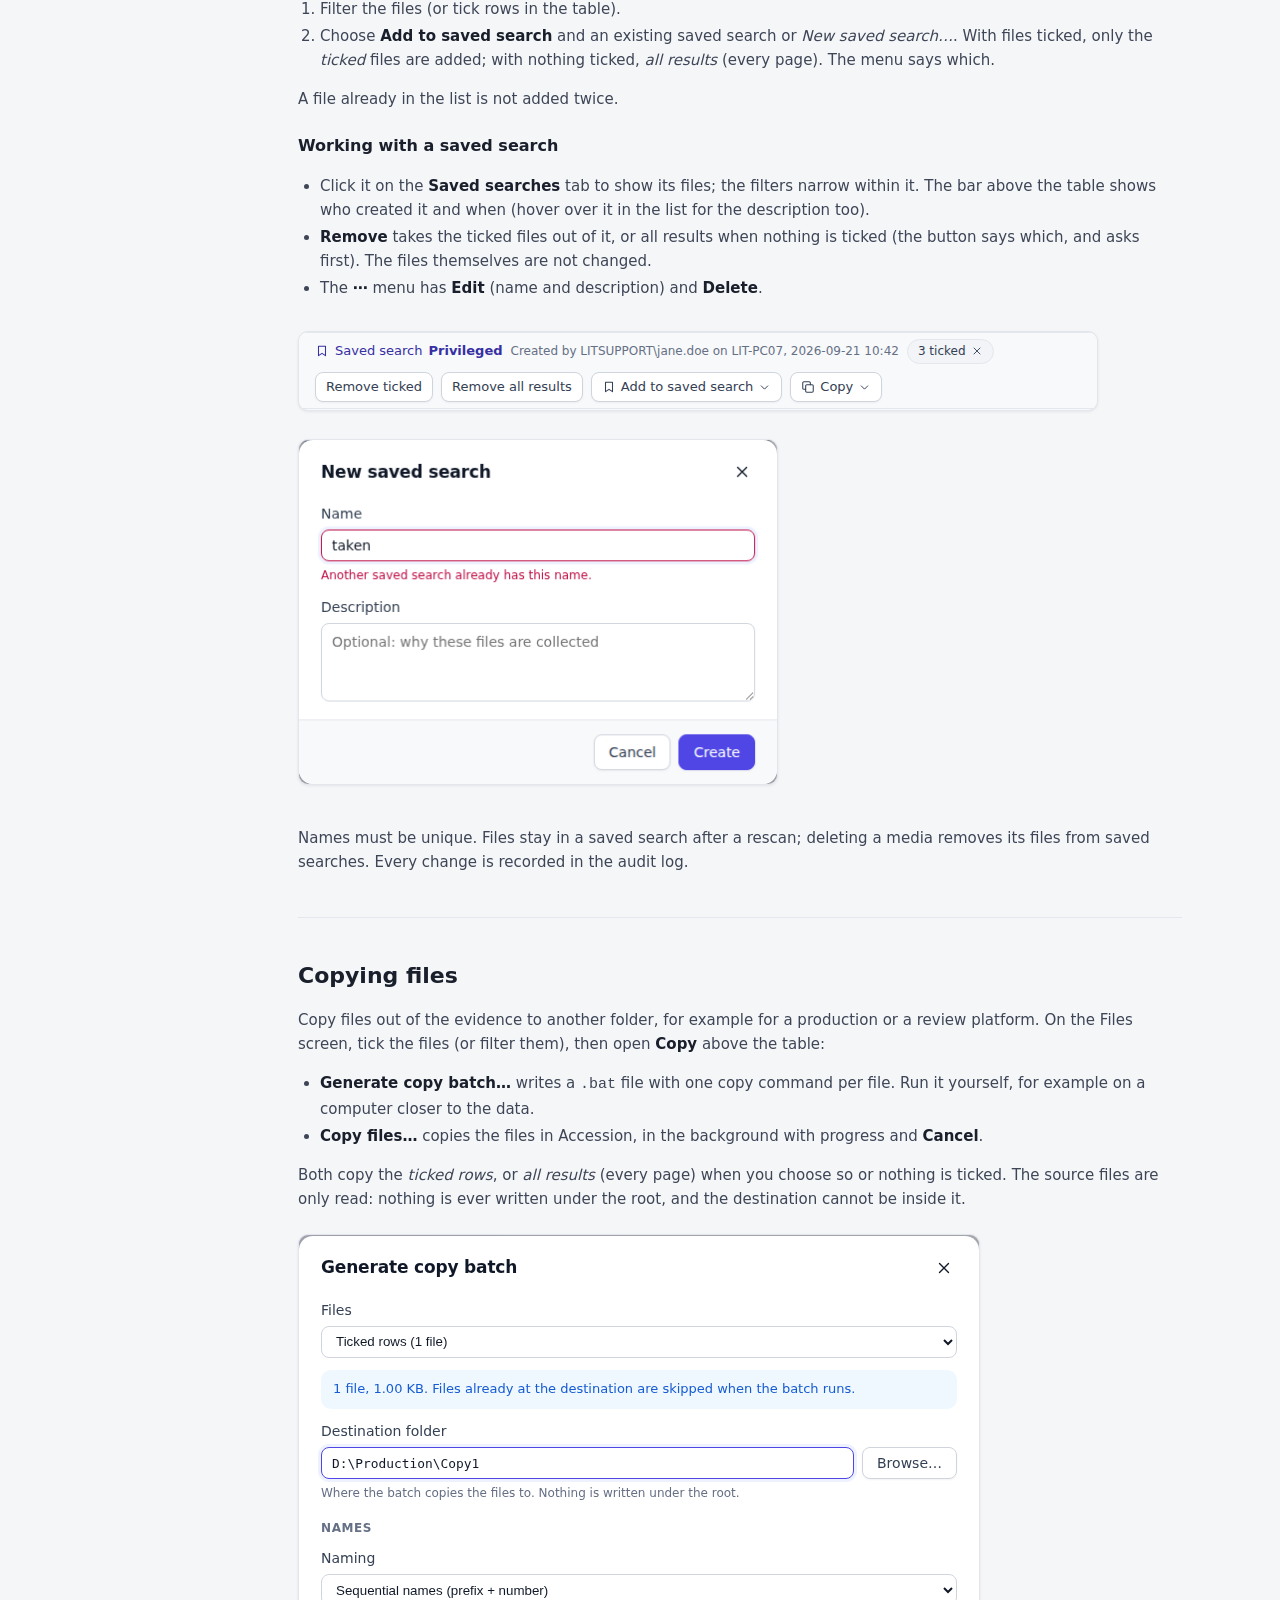
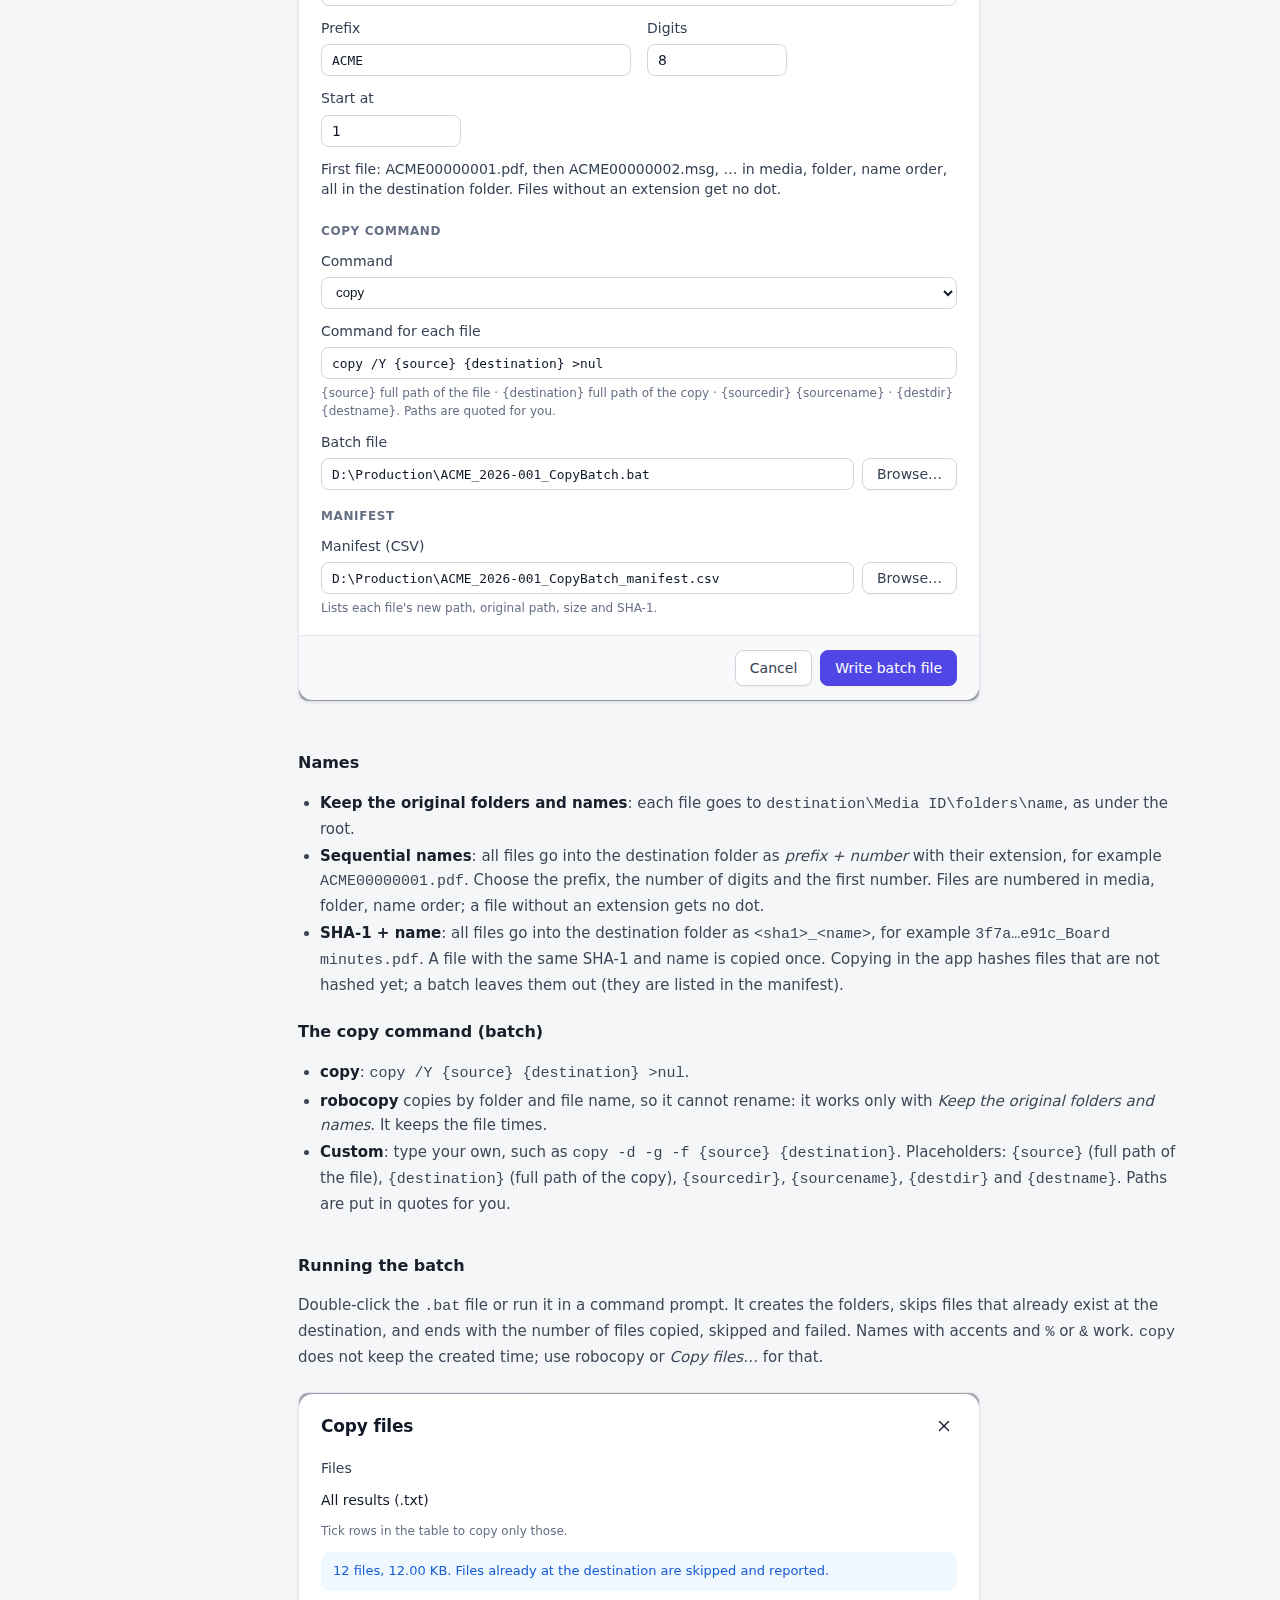
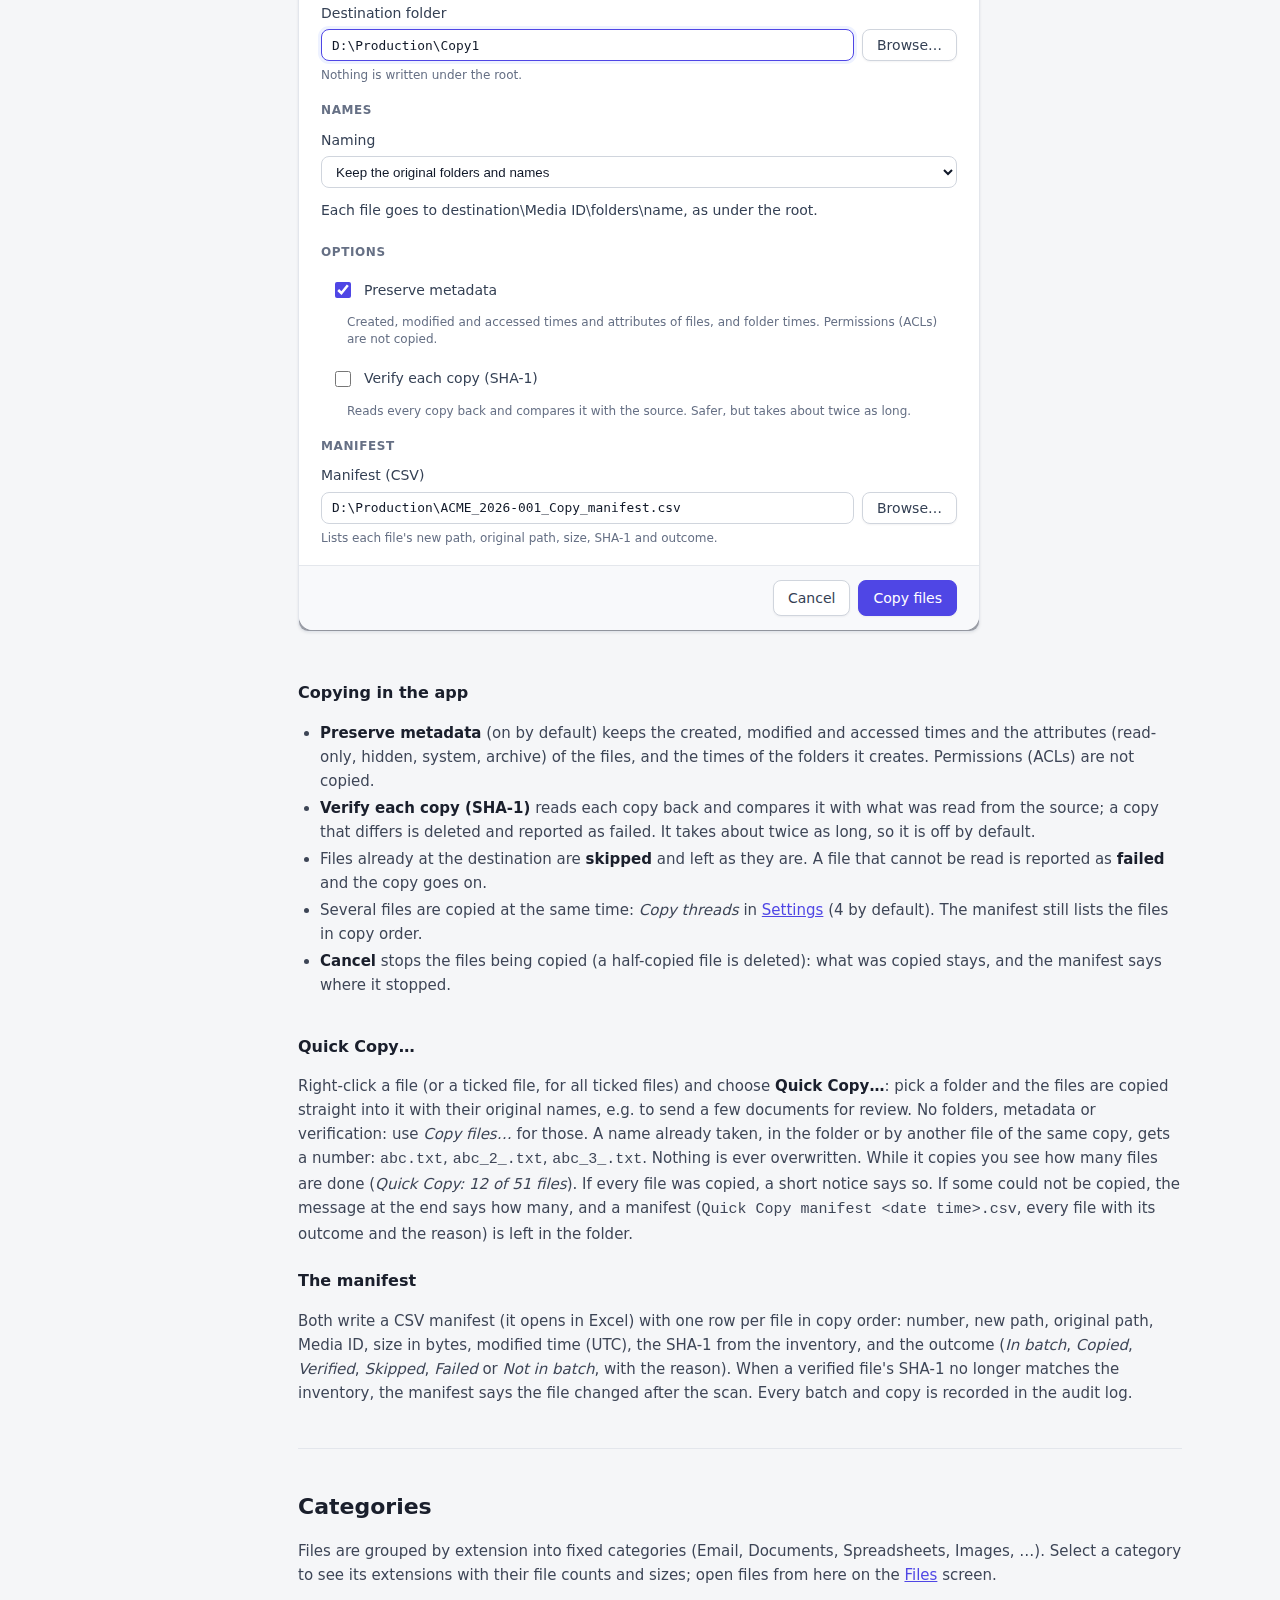
==== commit 37f51144: "Quick Copy: files done of total, and a manifest in the folder on failure The progress reads "Quick C" ====
--- a/src/Accession.App/wwwroot/help/index.html
+++ b/src/Accession.App/wwwroot/help/index.html
@@ -300,7 +300,9 @@
                 the files are copied straight into it with their original names, e.g. to send a few documents for review. No folders,
                 metadata or verification: use <em>Copy files…</em> for those. A name already taken, in the folder or by another file
                 of the same copy, gets a number: <code>abc.txt</code>, <code>abc_2_.txt</code>, <code>abc_3_.txt</code>. Nothing is ever
-                overwritten. No manifest is written; if a file cannot be copied, the message at the end lists it with the reason.</p>
+                overwritten. While it copies you see how many files are done (<em>Quick Copy: 12 of 51 files</em>). If every file was
+                copied, a short notice says so. If some could not be copied, the message at the end says how many, and a manifest
+                (<code>Quick Copy manifest &lt;date time&gt;.csv</code>, every file with its outcome and the reason) is left in the folder.</p>
             <h3>The manifest</h3>
             <p>Both write a CSV manifest (it opens in Excel) with one row per file in copy order: number, new path, original path,
                 Media ID, size in bytes, modified time (UTC), the SHA-1 from the inventory, and the outcome (<em>In batch</em>,
